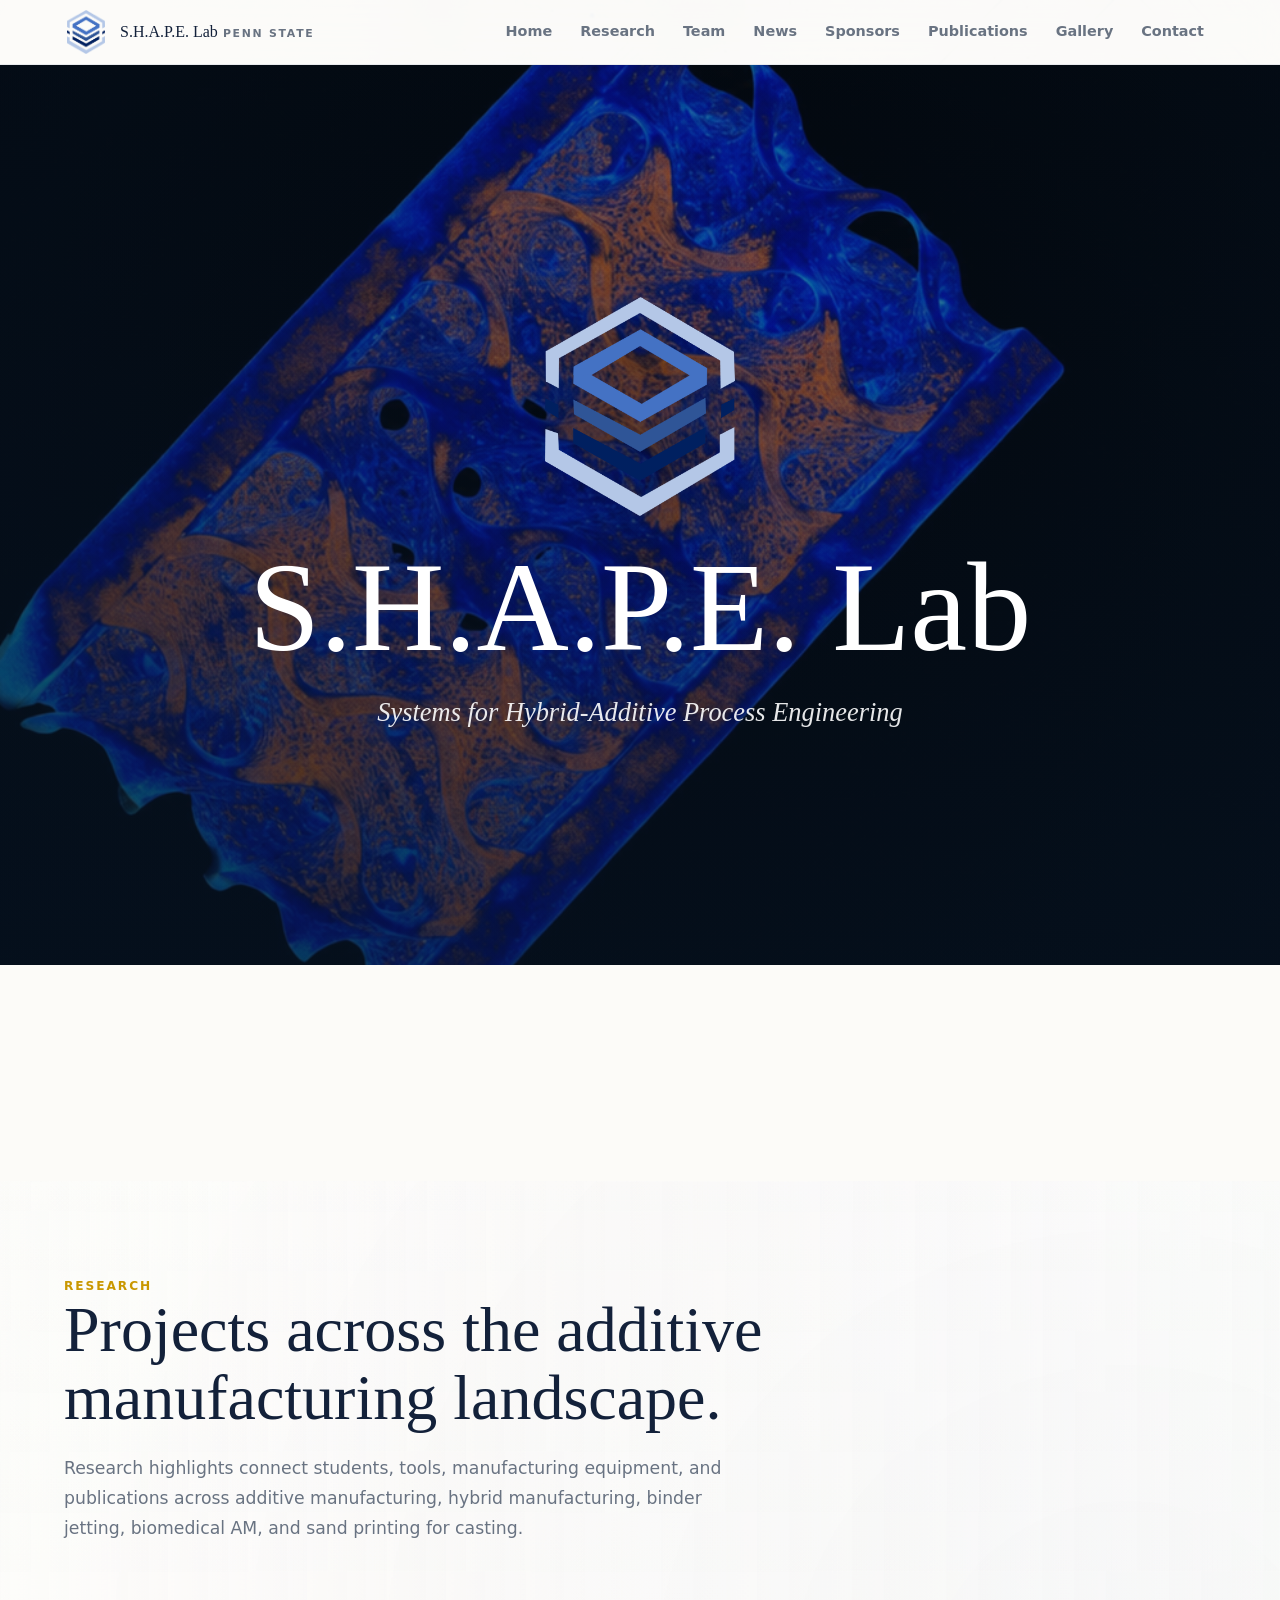
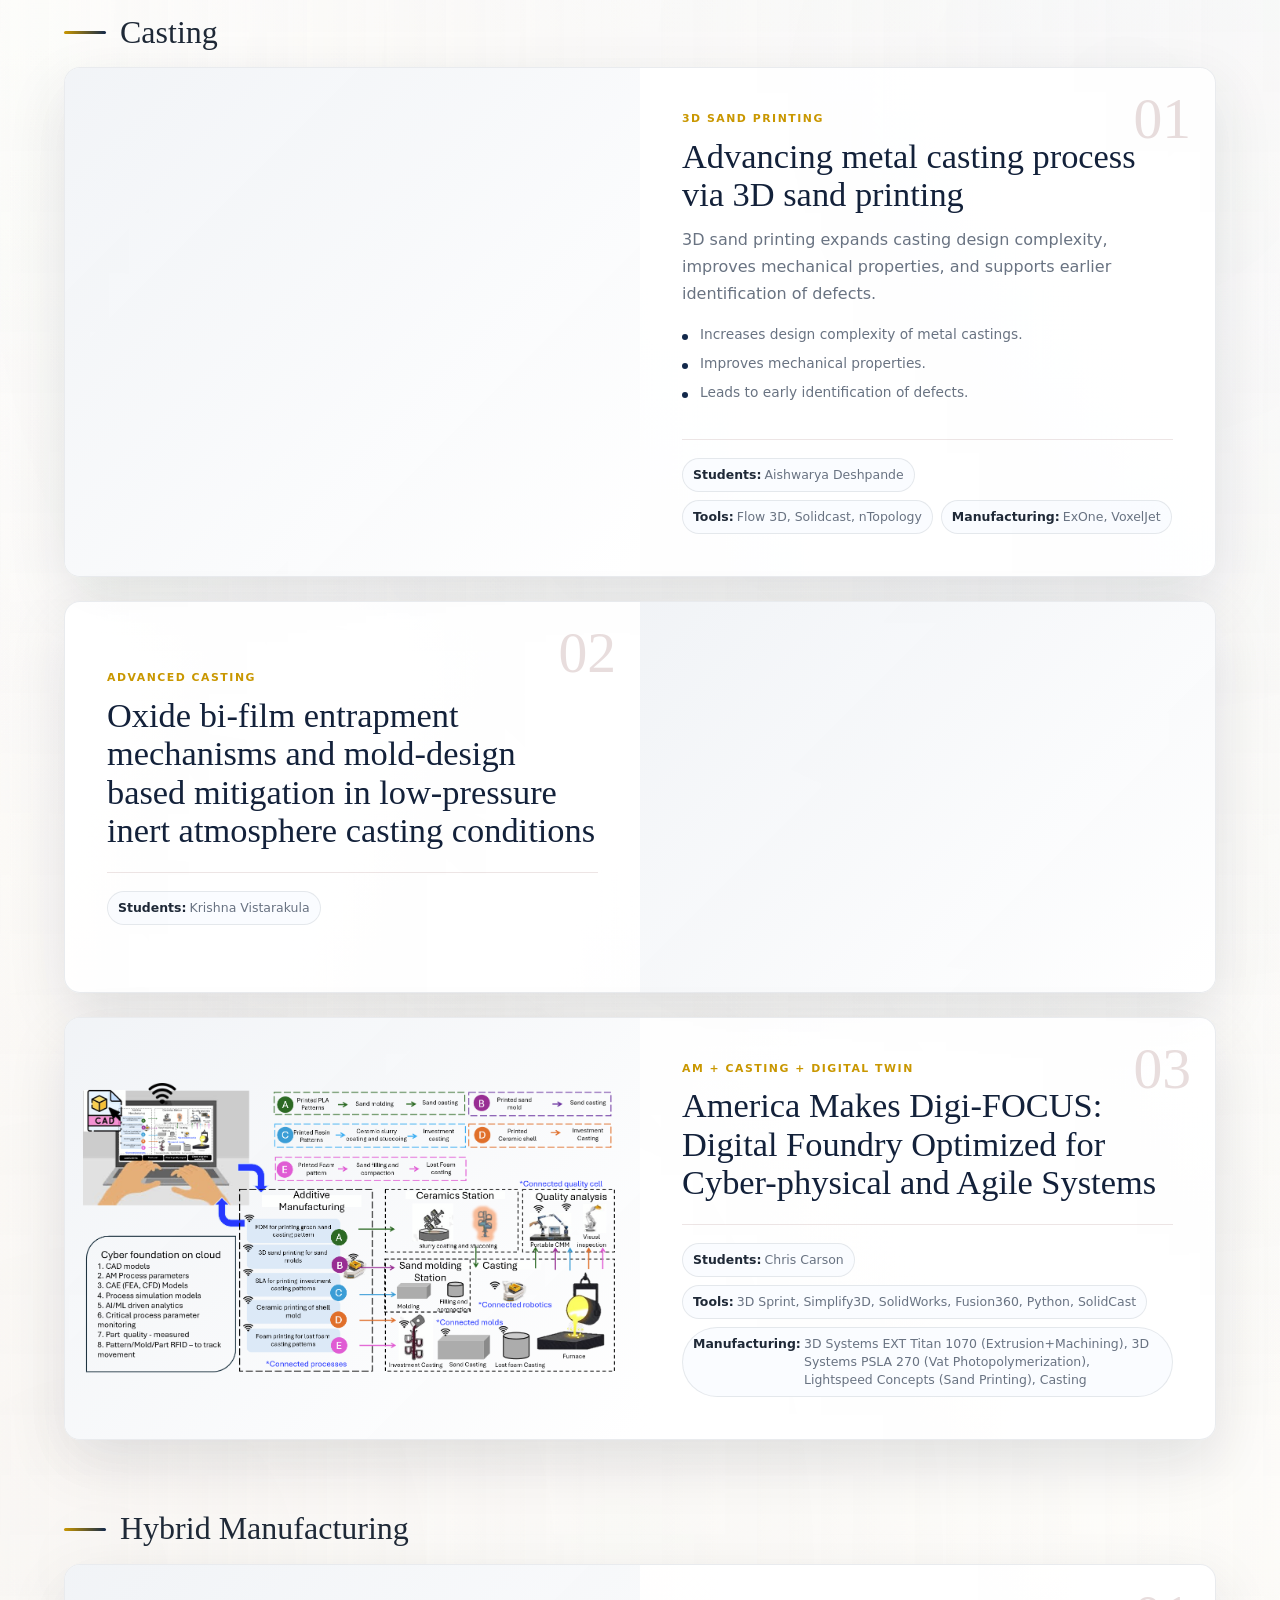
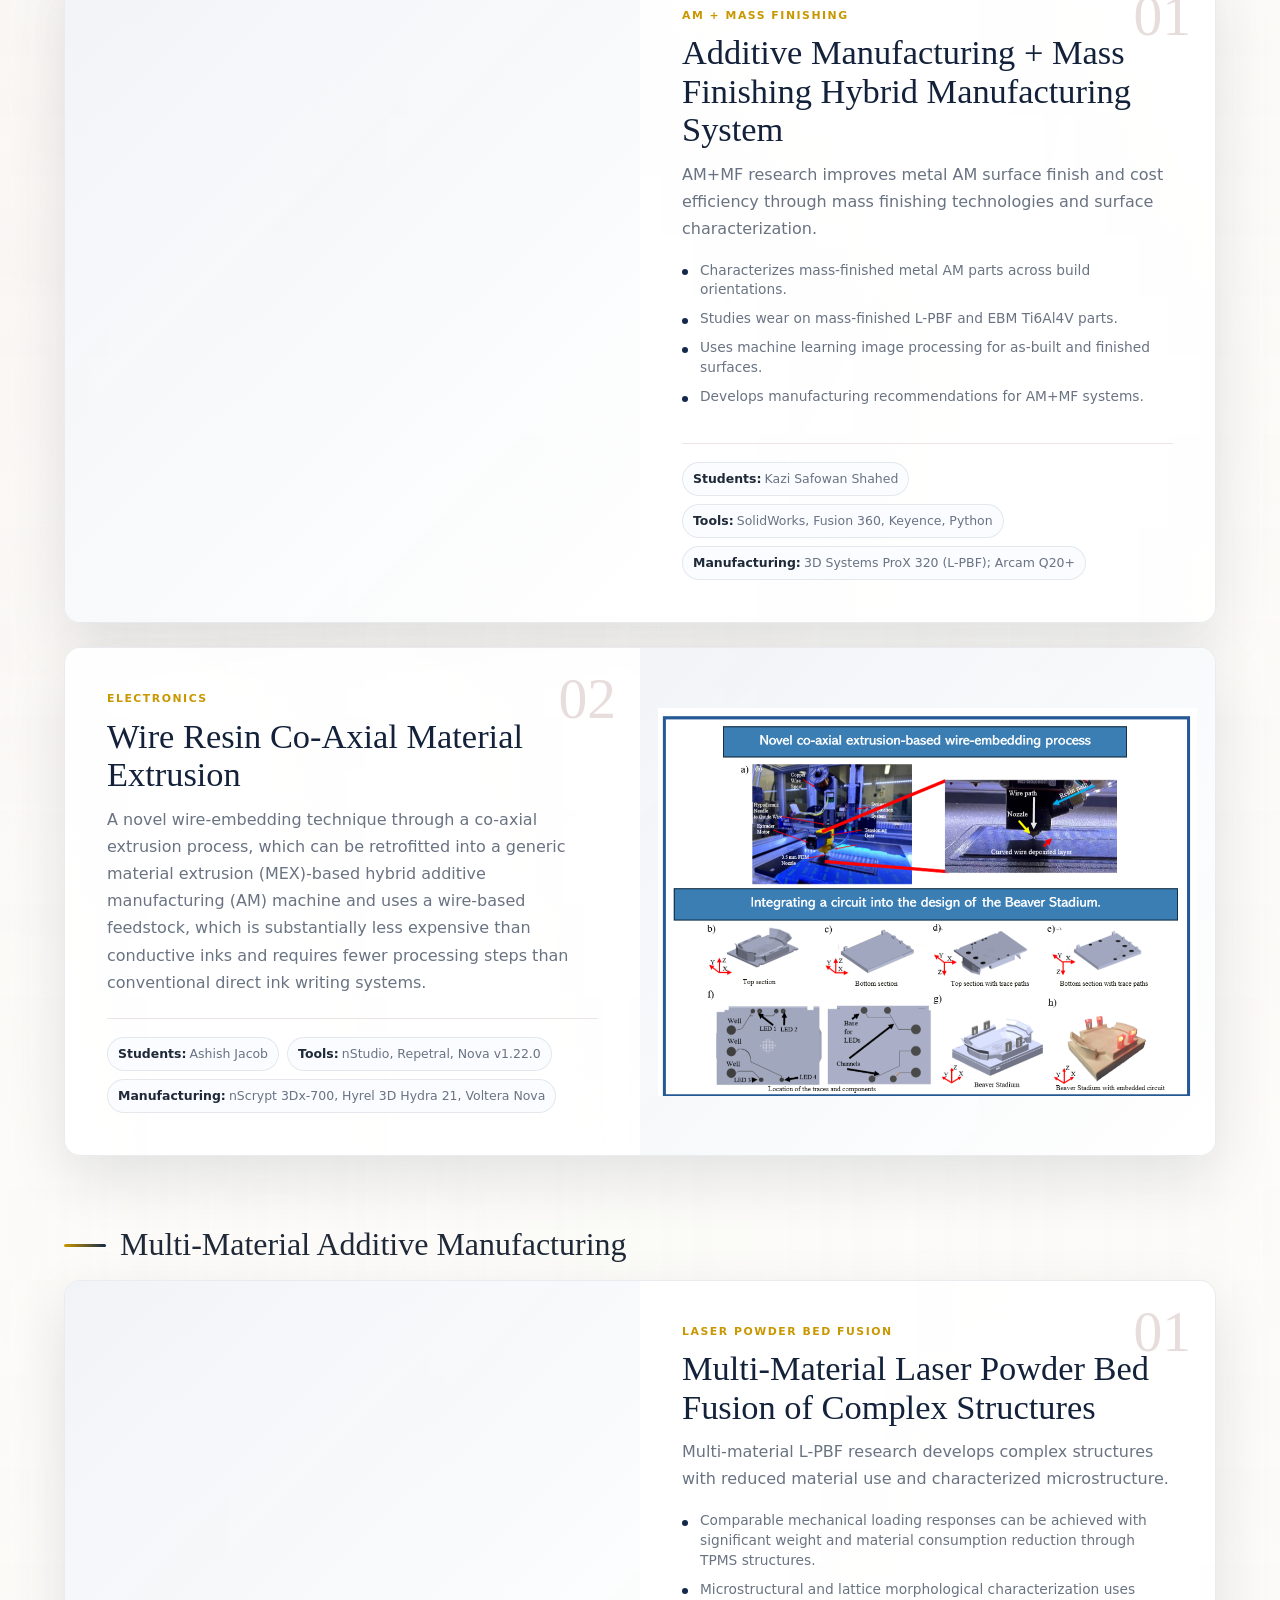
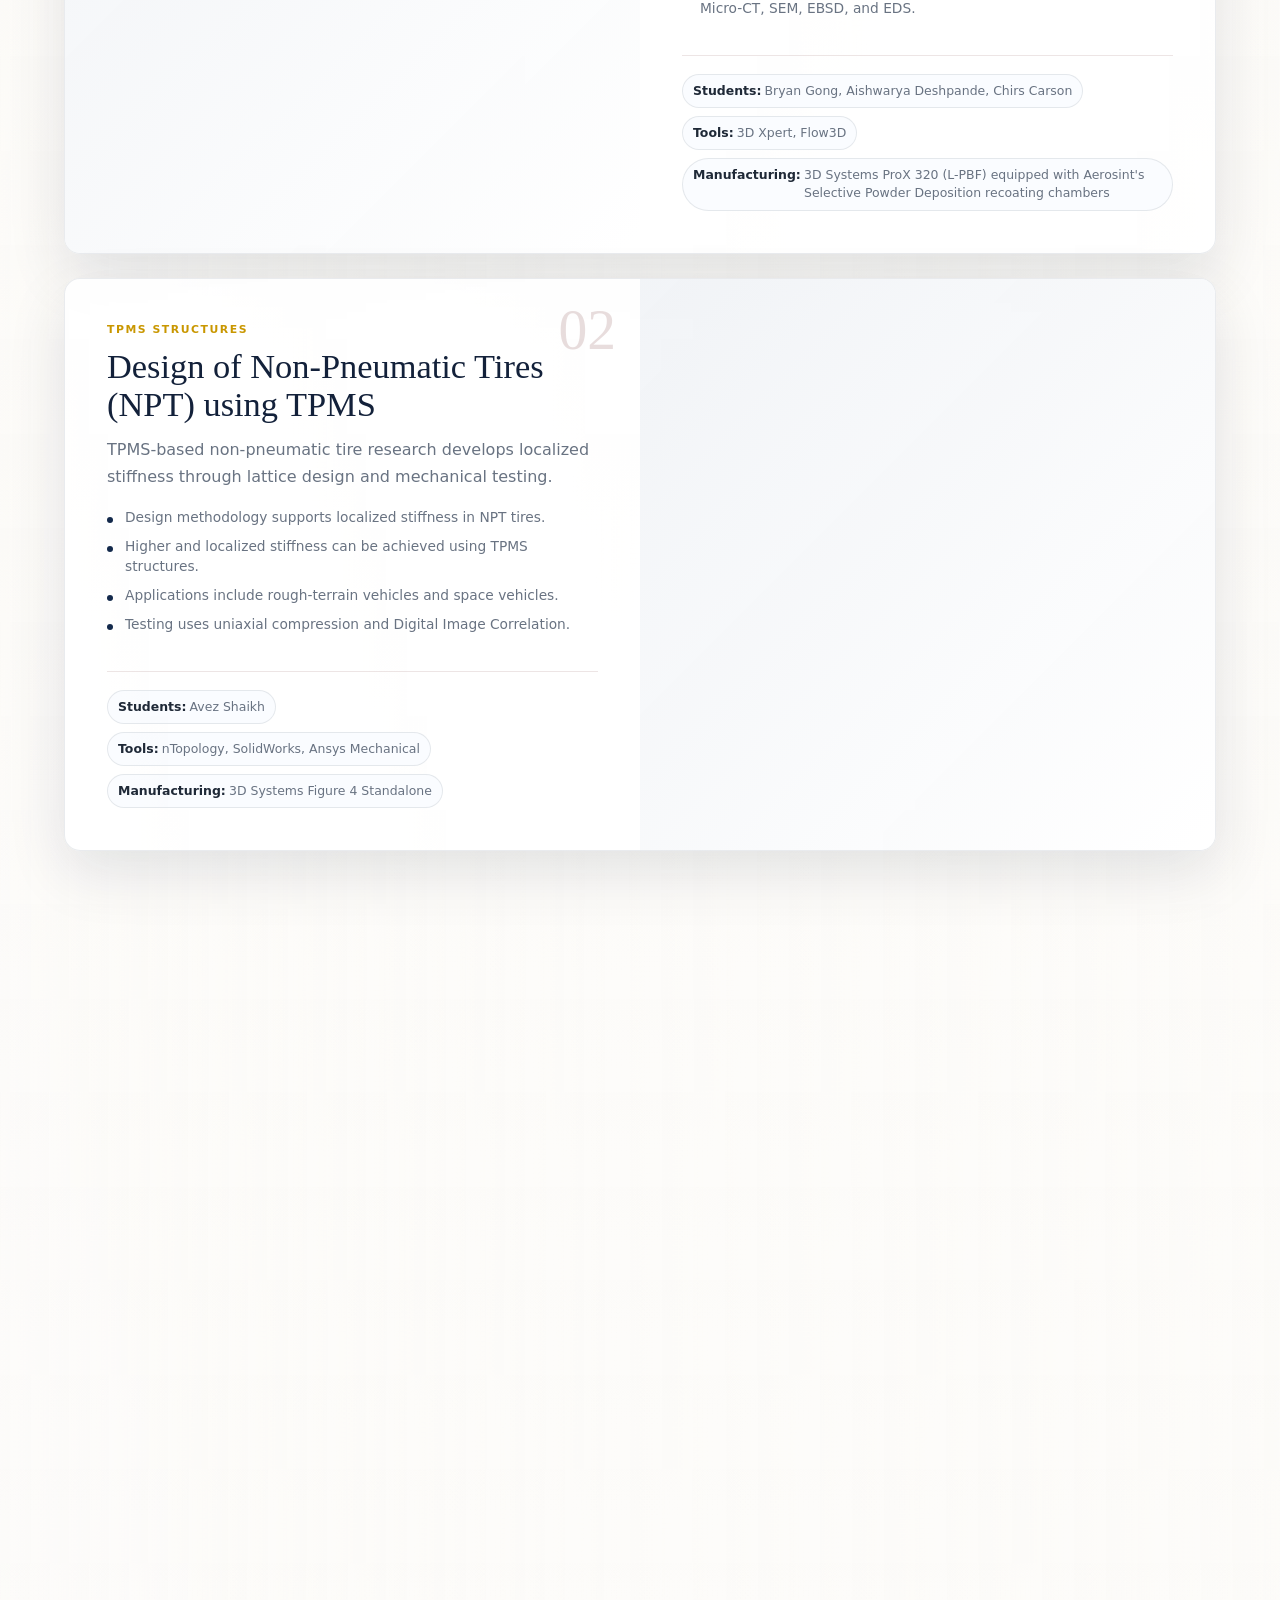
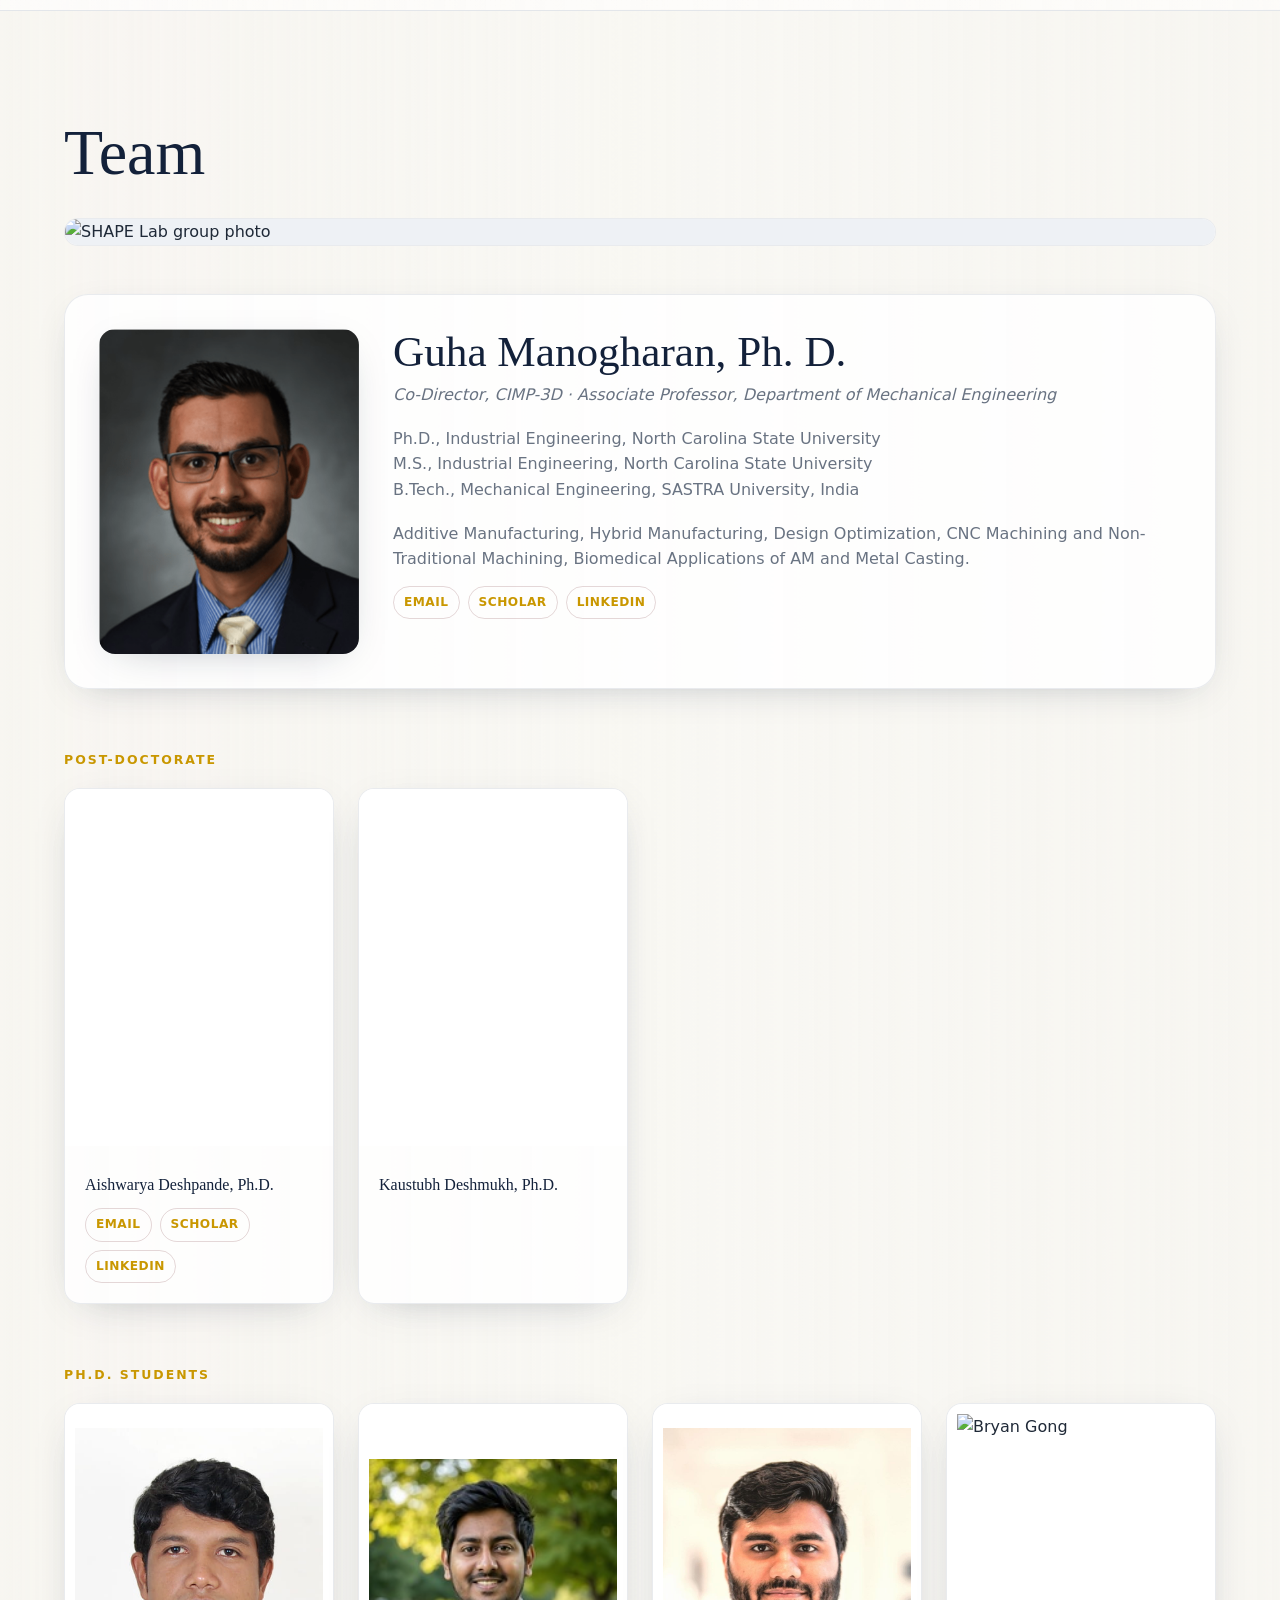
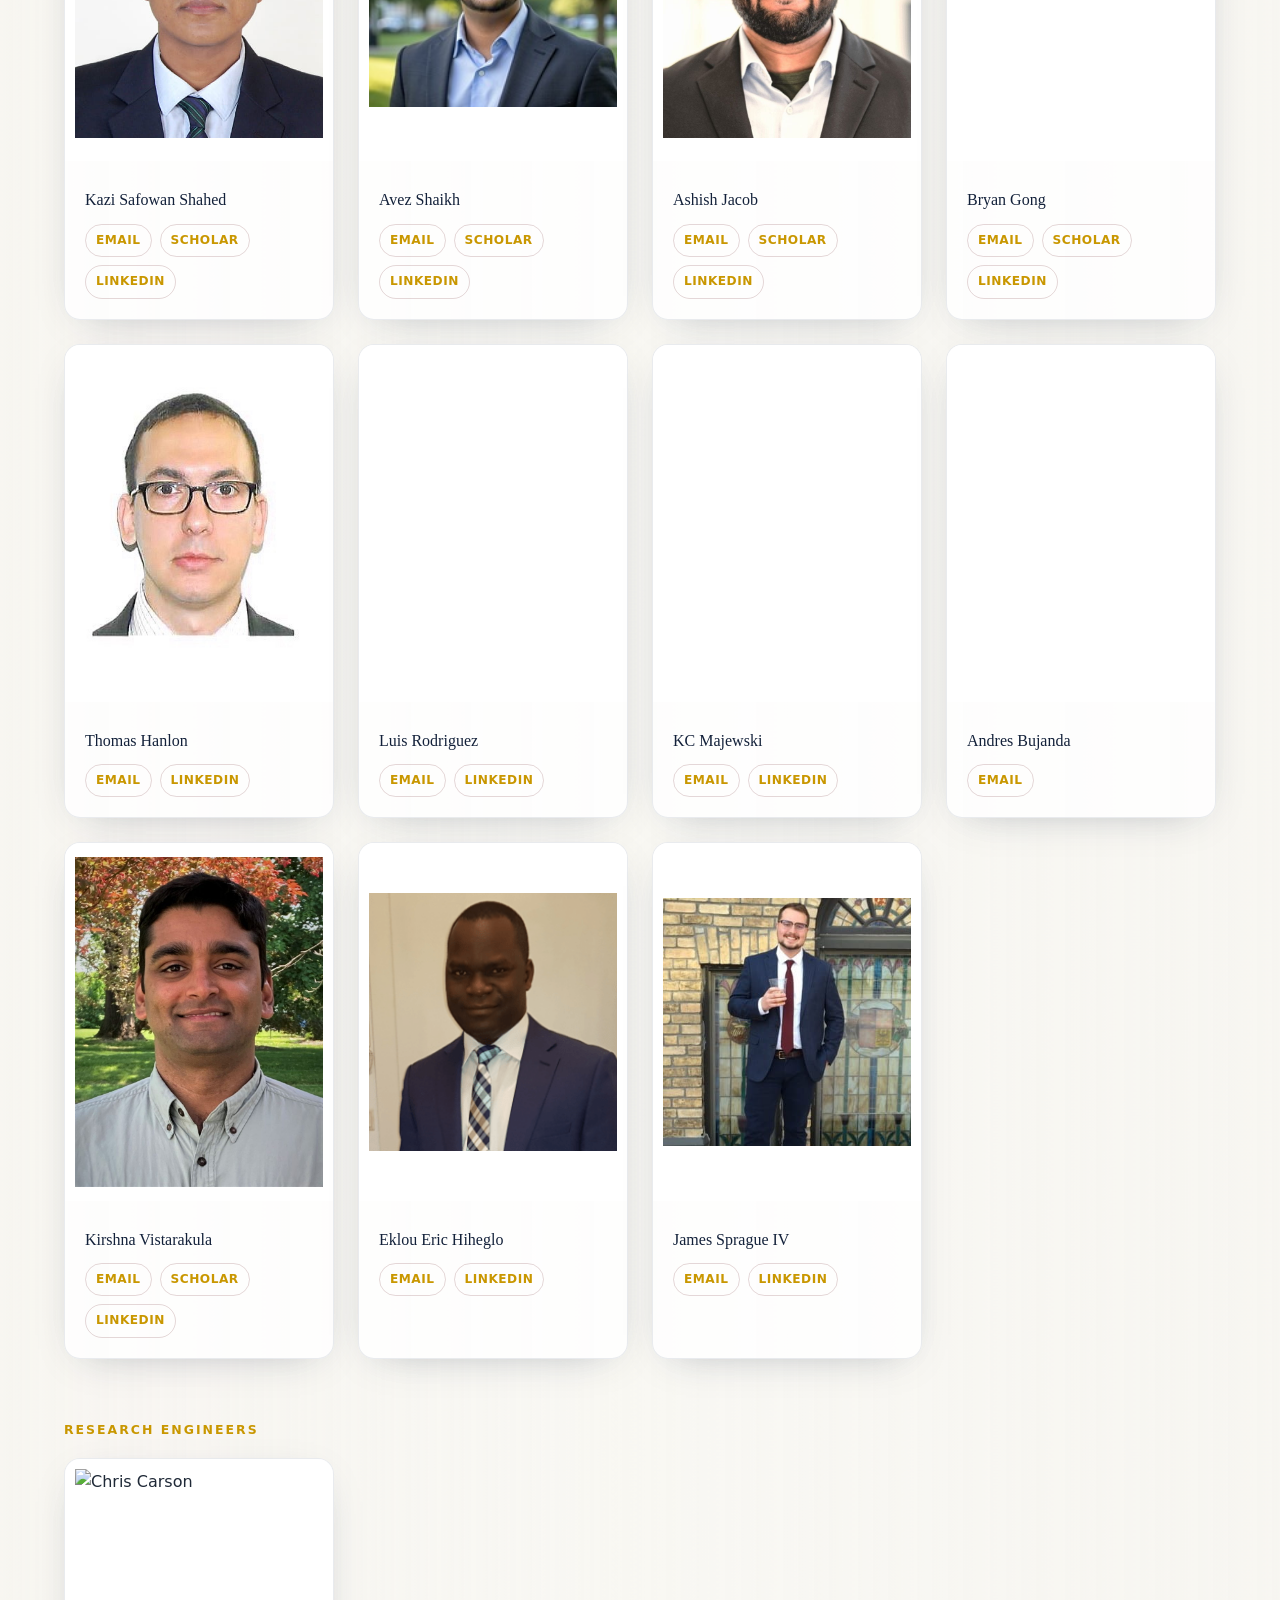
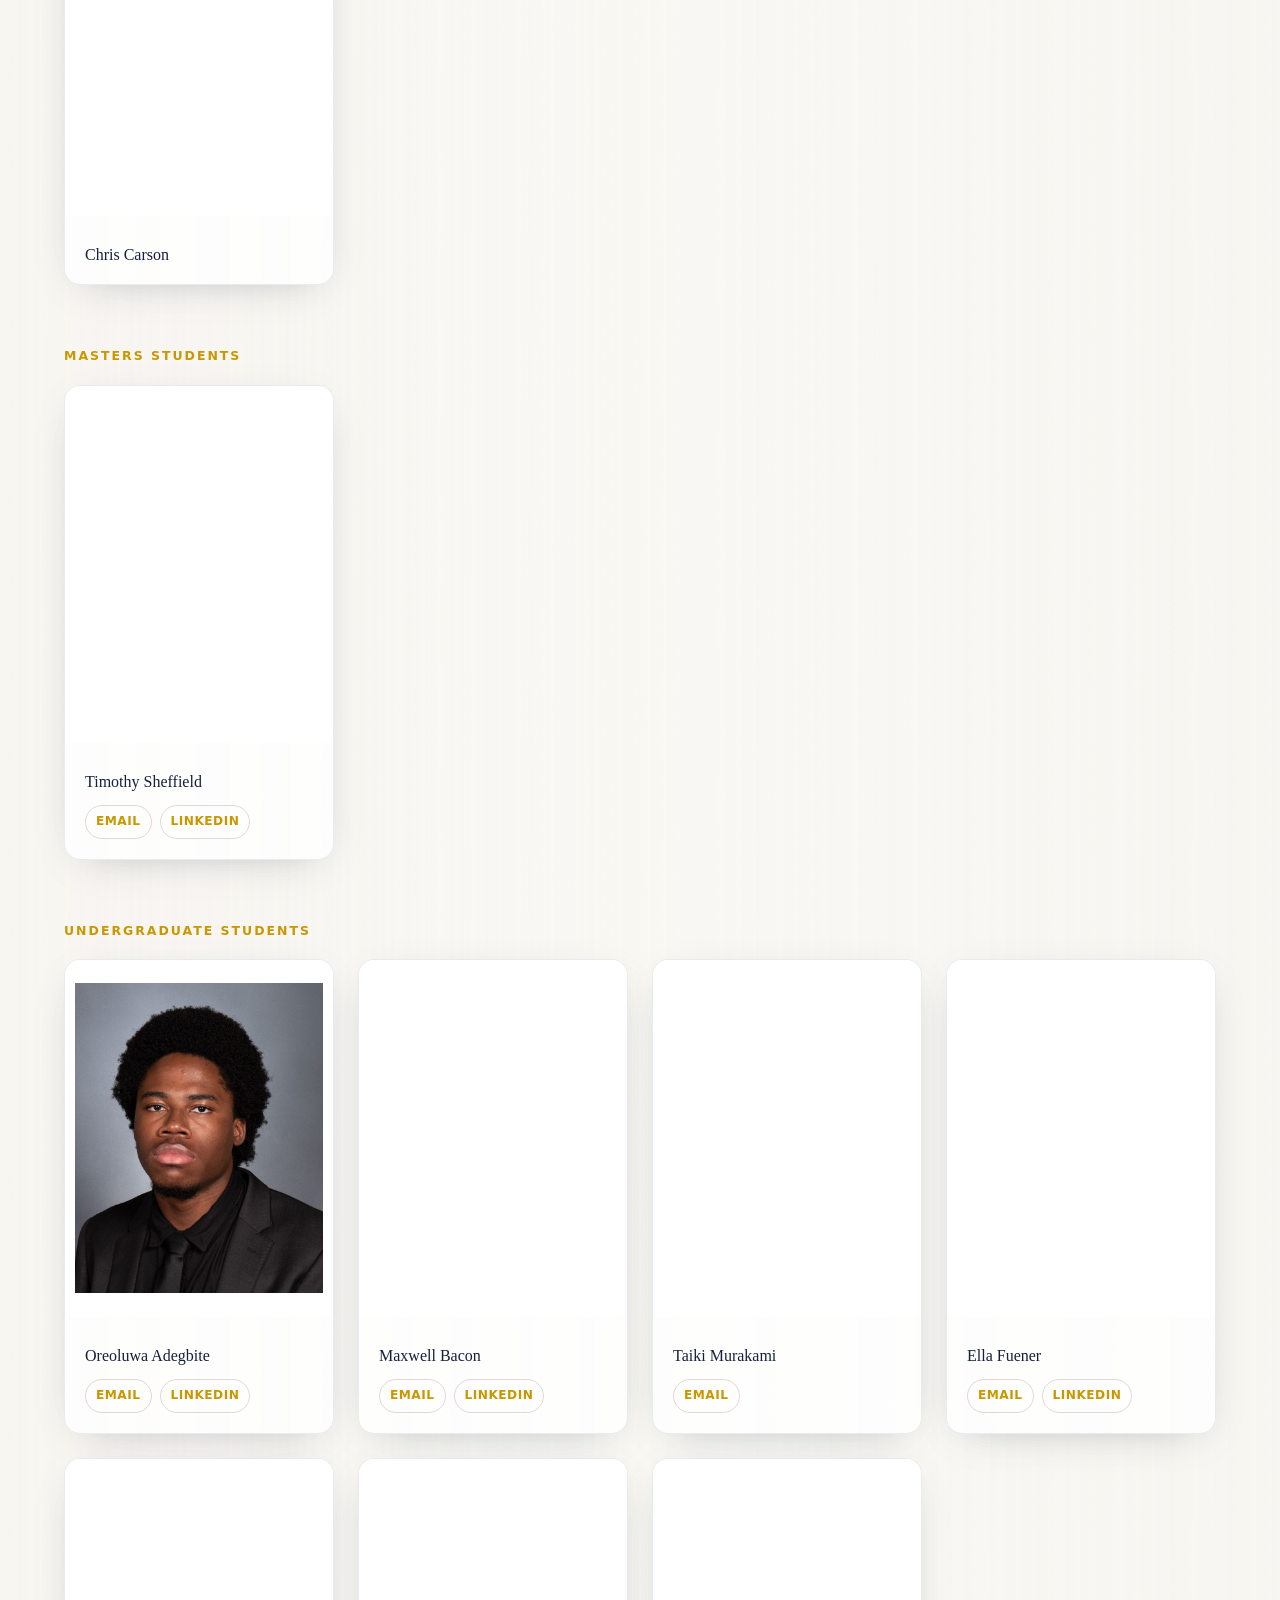
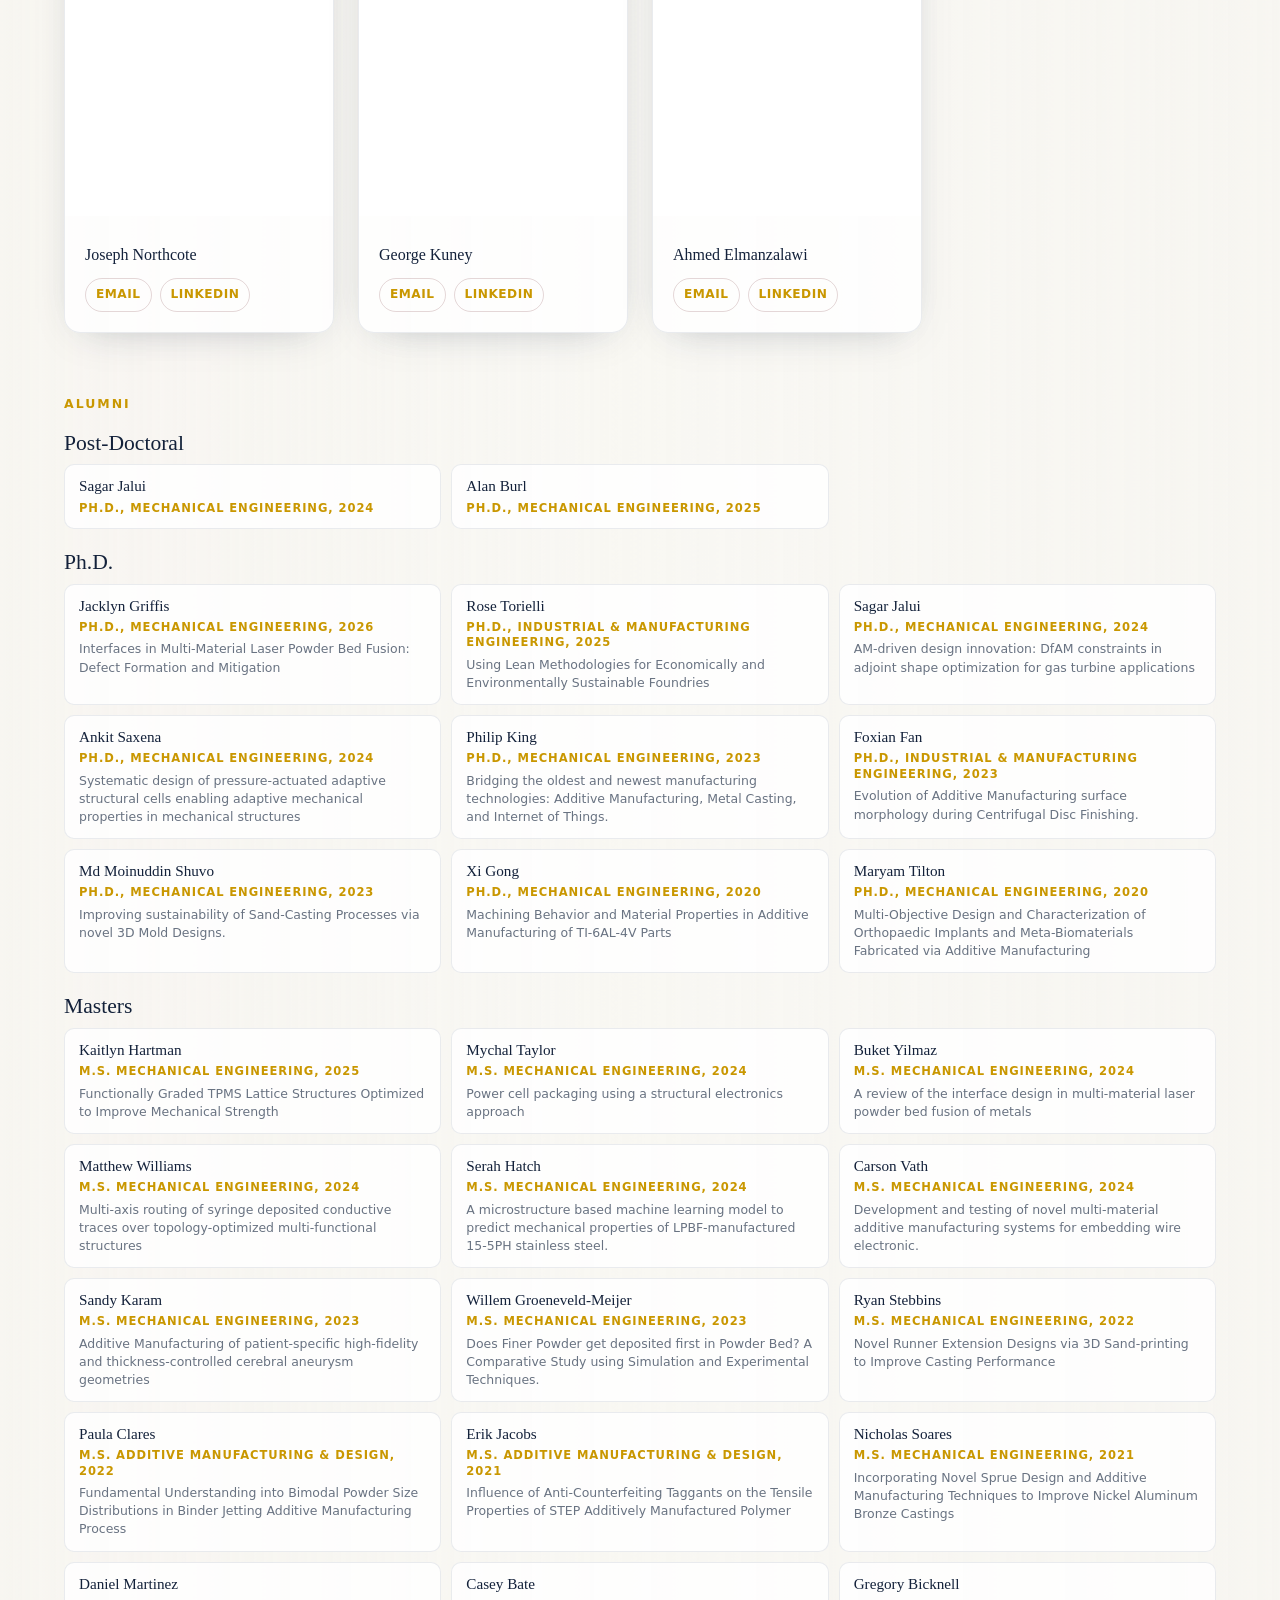
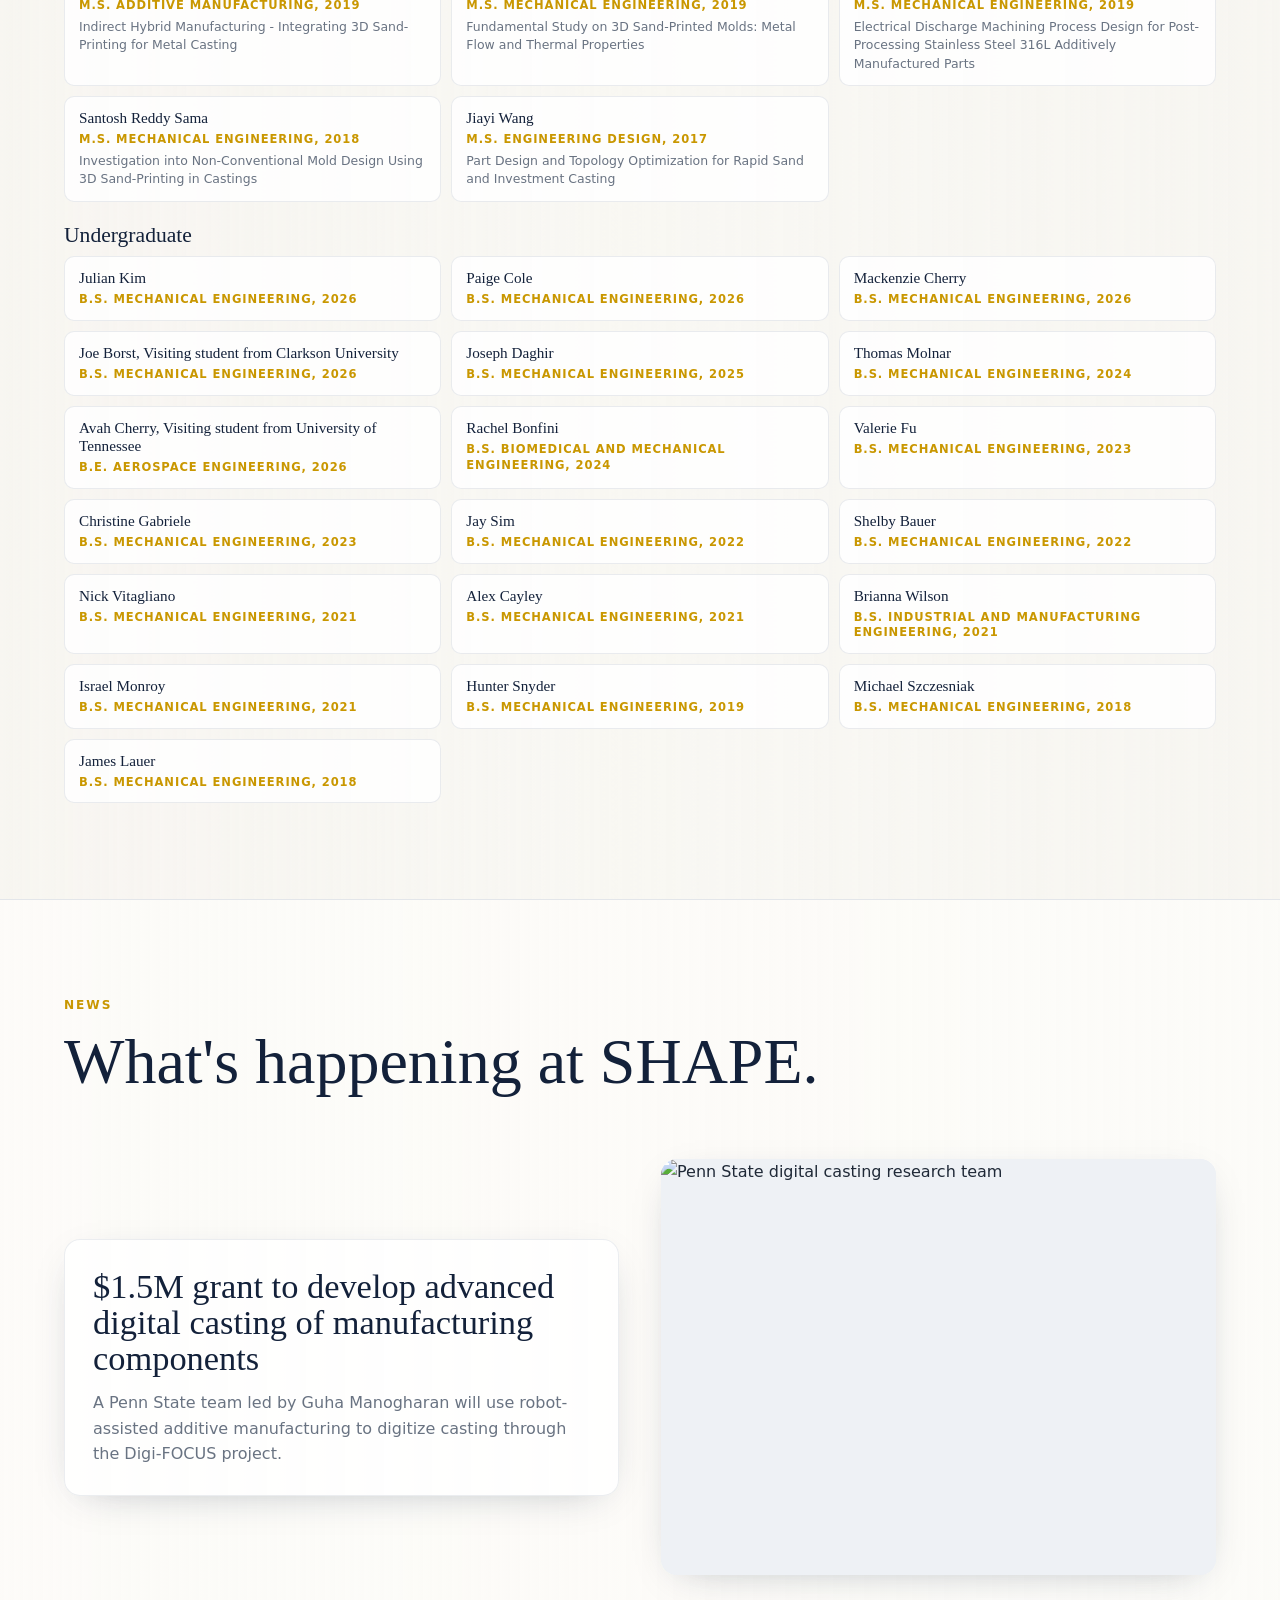
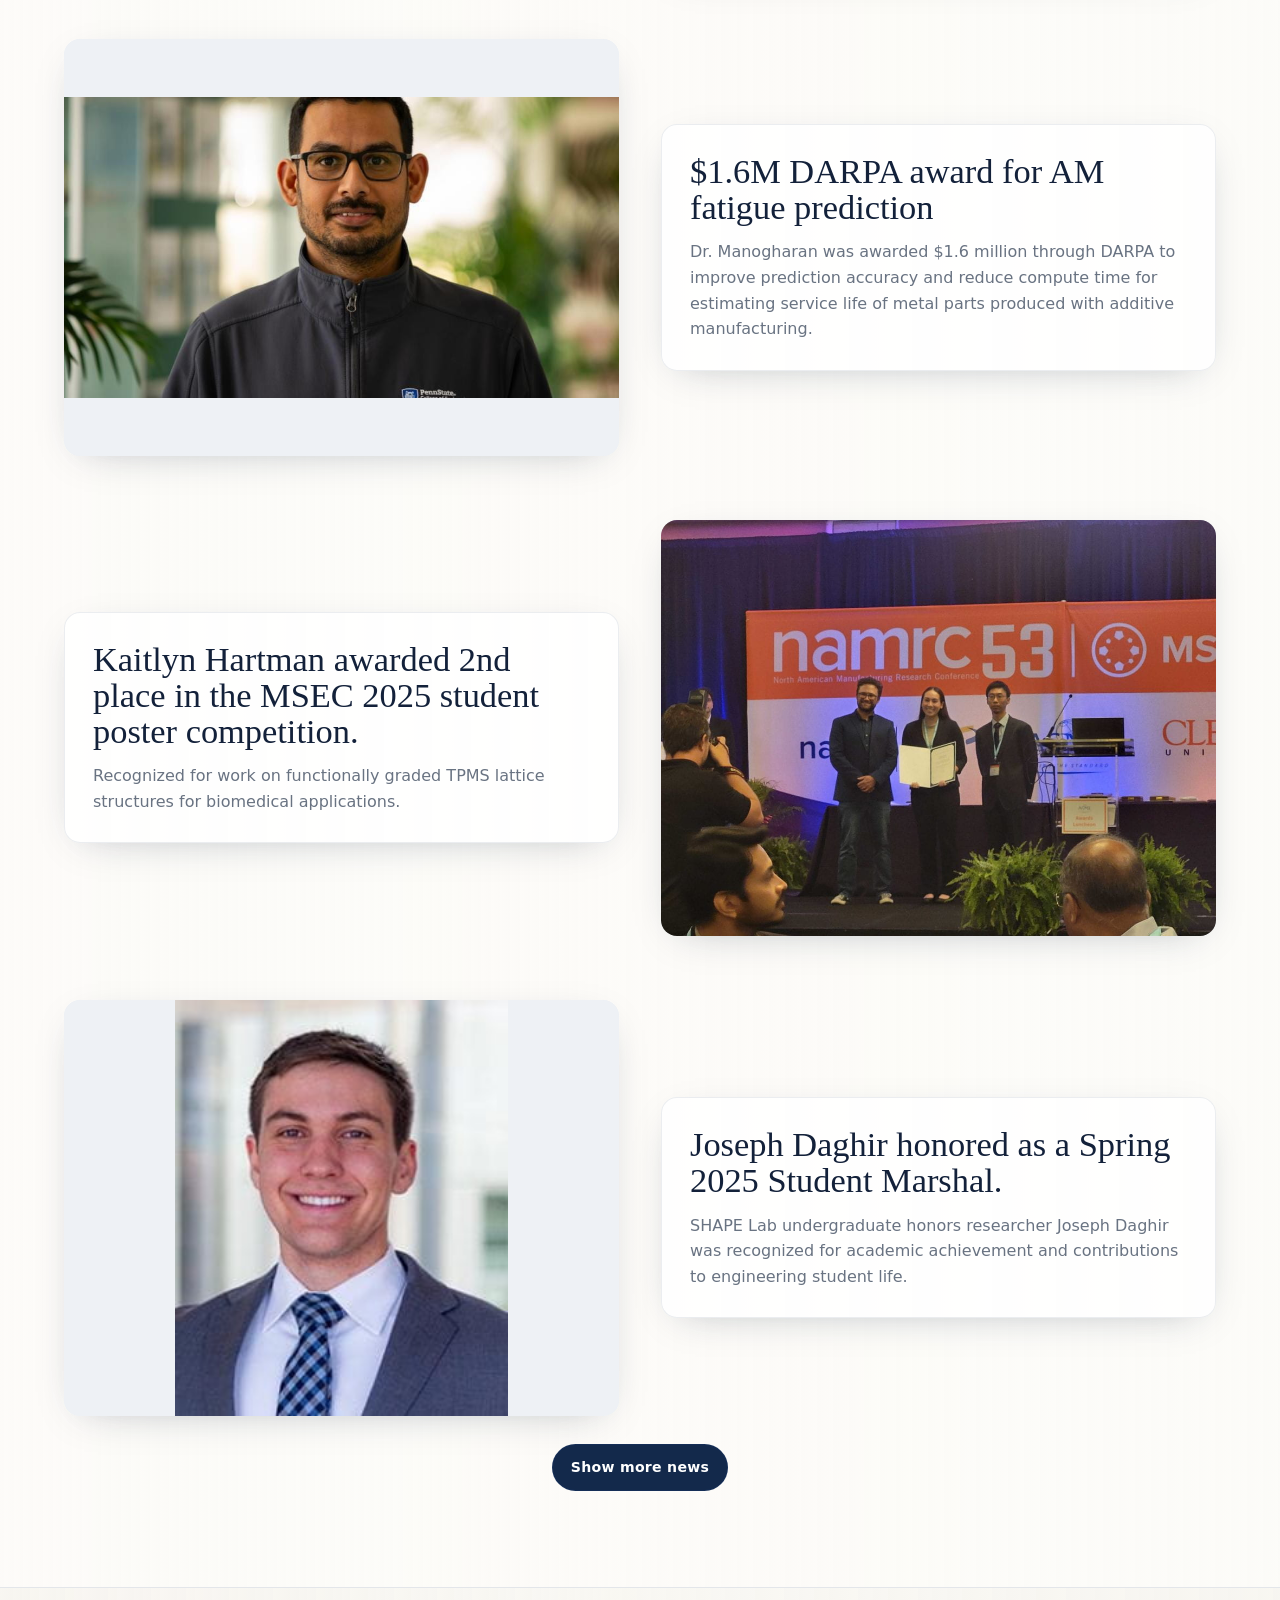
==== index.html @ 72804186 "update 6/12/26" ====
<!DOCTYPE html>
<html lang="en">
<head>
  <meta charset="UTF-8">
  <meta name="viewport" content="width=device-width, initial-scale=1.0">
  <title>S.H.A.P.E. Lab - Systems for Hybrid-Additive Process Engineering | Penn State</title>
  <meta name="description" content="SHAPE Lab advances additive manufacturing, hybrid manufacturing, and sand-printing for metal casting at Penn State.">
  <link rel="icon" type="image/png" href="shapelab_photos/shapelab_photos/trans-logo.png">
  <link rel="apple-touch-icon" href="shapelab_photos/shapelab_photos/trans-logo.png">
  <link rel="preload" as="image" href="assets/backgrounds/shape-parallax-background.png">
  <style>
    :root {
      --background: #fcfbf8;
      --foreground: #1f2937;
      --ink: #13213a;
      --surface: #f6f4ef;
      --card: #ffffff;
      --primary: #13294b;
      --secondary: #eef1f5;
      --muted: #697382;
      --accent: #c99700;
      --border: #e3e6ea;
      --radius: 16px;
      --shadow-soft: 0 10px 40px -20px rgba(19, 33, 58, 0.35);
      --shadow-elegant: 0 20px 60px -20px rgba(19, 41, 75, 0.42);
      --am-bg-image: url("assets/backgrounds/shape-parallax-background.png");
      --am-bg-width: 100vw;
      --am-bg-size: var(--am-bg-width) auto;
      --am-bg-y: 0px;
      --am-bg-paper: #f8fbff;
      --am-blue: 83, 177, 255;
      --am-ink: 7, 21, 38;
      --am-parallax-overscan: 2%;
    }

    * { box-sizing: border-box; }

    html { scroll-behavior: smooth; }

    body {
      position: relative;
      margin: 0;
      background: var(--background);
      color: var(--foreground);
      font-family: Inter, "Segoe UI", system-ui, sans-serif;
      line-height: 1.6;
      -webkit-font-smoothing: antialiased;
    }

    main,
    .site-footer {
      position: relative;
      z-index: 1;
    }

    img { display: block; max-width: 100%; }
    a { color: inherit; text-decoration: none; }

    h1, h2, h3, h4 {
      margin: 0;
      color: var(--ink);
      font-family: Georgia, "Times New Roman", serif;
      font-weight: 500;
      letter-spacing: 0;
      line-height: 1.05;
    }

    p { margin: 0; }

    .container {
      width: min(72rem, calc(100% - 3rem));
      margin-inline: auto;
    }

    .site-header {
      position: sticky;
      top: 0;
      z-index: 50;
      border-bottom: 1px solid rgba(227, 230, 234, 0.78);
      background: rgba(252, 251, 248, 0.84);
      backdrop-filter: blur(16px);
    }

    .nav {
      display: flex;
      align-items: center;
      justify-content: space-between;
      min-height: 64px;
      gap: 24px;
    }

    .brand {
      display: flex;
      align-items: center;
      gap: 12px;
    }

    .brand img {
      width: 44px;
      height: 44px;
      object-fit: contain;
    }

    .brand-title {
      font-family: Georgia, "Times New Roman", serif;
      color: var(--ink);
      font-size: 1rem;
      line-height: 1.05;
    }

    .brand-subtitle {
      color: var(--muted);
      font-size: 0.68rem;
      font-weight: 700;
      letter-spacing: 0.16em;
      text-transform: uppercase;
    }

    .nav-links {
      display: flex;
      align-items: center;
      gap: 4px;
    }

    .nav-links a {
      padding: 8px 12px;
      border-radius: 8px;
      color: var(--muted);
      font-size: 0.9rem;
      font-weight: 650;
      transition: color 160ms ease, background 160ms ease;
    }

    .nav-links a:hover,
    .nav-links a:focus-visible {
      color: var(--ink);
      background: var(--secondary);
      outline: none;
    }

    .hero {
      position: relative;
      min-height: 100vh;
      min-height: 100svh;
      overflow: hidden;
      display: grid;
      place-items: center;
      color: #fff;
      text-align: center;
    }

    .parallax-scene {
      position: fixed;
      inset: 0;
      z-index: 0;
      width: 100vw;
      height: 100dvh;
      min-height: 100vh;
      pointer-events: none;
      overflow: hidden;
      contain: paint;
      transform: translateZ(0);
      background:
        radial-gradient(circle at 19% 17%, rgba(var(--am-blue), 0.2), transparent 30%),
        radial-gradient(circle at 78% 79%, rgba(255, 184, 107, 0.1), transparent 34%),
        linear-gradient(180deg, #ffffff 0%, var(--am-bg-paper) 100%);
    }

    .parallax-layer {
      position: absolute;
      top: 0;
      right: calc(var(--am-parallax-overscan) * -1);
      left: calc(var(--am-parallax-overscan) * -1);
      height: 100%;
      opacity: 1;
      transform: translate3d(0, 0, 0);
      will-change: contents;
      backface-visibility: hidden;
      contain: paint;
    }

    .parallax-layer::before {
      content: "";
      position: absolute;
      inset: 0;
      background:
        linear-gradient(90deg, rgba(248, 251, 255, 0.14) 0%, rgba(248, 251, 255, 0.02) 42%, rgba(248, 251, 255, 0.1) 100%),
        var(--am-bg-image);
      background-repeat: no-repeat;
      background-position: center var(--am-bg-y);
      background-size: var(--am-bg-size);
      opacity: 0.95;
    }

    .parallax-layer::after {
      content: "";
      position: absolute;
      inset: 0;
      background:
        radial-gradient(circle at 50% 36%, rgba(255, 255, 255, 0) 0%, rgba(248, 251, 255, 0.1) 58%, rgba(248, 251, 255, 0.3) 100%),
        linear-gradient(180deg, rgba(255, 255, 255, 0.08), rgba(255, 255, 255, 0.23) 70%, rgba(255, 255, 255, 0.34));
    }

    .hero-bg {
      position: absolute;
      inset: 0;
      opacity: 1;
      transform: translateX(9%) scale(1.34);
      animation: heroZoom 2.4s cubic-bezier(0.22, 1, 0.36, 1) both;
    }

    .hero-bg img {
      width: 100%;
      height: 100%;
      object-fit: cover;
      object-position: center;
    }

    .hero-bg::after {
      content: "";
      position: absolute;
      inset: 0;
      background:
        radial-gradient(circle at 50% 38%, rgba(7, 21, 38, 0.1), rgba(7, 21, 38, 0.42) 66%),
        linear-gradient(180deg, rgba(7, 21, 38, 0.22), rgba(7, 21, 38, 0.58));
    }

    .hero-inner {
      position: relative;
      z-index: 1;
      padding: 7rem 0;
    }

    .hero-logo {
      width: min(190px, 40vw);
      margin: 0 auto 24px;
      filter: drop-shadow(0 18px 34px rgba(0, 0, 0, 0.32));
      animation: floatUp 900ms cubic-bezier(0.22, 1, 0.36, 1) both;
    }

    .hero h1 {
      color: #fff;
      font-size: clamp(4.2rem, 10vw, 8rem);
      animation: floatUp 900ms 150ms cubic-bezier(0.22, 1, 0.36, 1) both;
    }

    .hero p {
      margin-top: 16px;
      color: rgba(255, 255, 255, 0.9);
      font-family: Georgia, "Times New Roman", serif;
      font-size: clamp(1.25rem, 2.4vw, 1.65rem);
      font-style: italic;
      animation: floatUp 900ms 300ms cubic-bezier(0.22, 1, 0.36, 1) both;
    }

    .parallax-reveal {
      min-height: clamp(10rem, 24vh, 18rem);
      background: transparent;
    }

    .section {
      position: relative;
      overflow: hidden;
      scroll-margin-top: 80px;
      isolation: isolate;
    }

    .section:not(.surface)::before {
      content: "";
      position: absolute;
      inset: 0;
      z-index: -1;
      background:
        linear-gradient(90deg, rgba(252, 251, 248, 0.74), rgba(252, 251, 248, 0.44) 48%, rgba(252, 251, 248, 0.64)),
        rgba(252, 251, 248, 0.18);
    }

    .section-pad { padding: 6rem 0; }

    .surface {
      background:
        linear-gradient(90deg, rgba(246, 244, 239, 0.78), rgba(246, 244, 239, 0.5) 48%, rgba(246, 244, 239, 0.68)),
        rgba(246, 244, 239, 0.22);
      border-block: 1px solid var(--border);
    }

    .section-kicker {
      color: var(--accent);
      font-size: 0.76rem;
      font-weight: 800;
      letter-spacing: 0.16em;
      text-transform: uppercase;
    }

    .section-title {
      margin-top: 12px;
      max-width: 48rem;
      font-size: clamp(3rem, 6vw, 4rem);
    }

    .section-lede {
      margin-top: 22px;
      max-width: 44rem;
      color: var(--muted);
      font-size: 1.08rem;
      line-height: 1.75;
    }

    .grid {
      display: grid;
      gap: 24px;
    }

    #research {
      background:
        linear-gradient(180deg, rgba(255, 255, 255, 0.28), rgba(246, 244, 239, 0.12) 46%, rgba(255, 255, 255, 0.24)),
        radial-gradient(circle at 88% 10%, rgba(52, 107, 185, 0.04), transparent 28%),
        radial-gradient(circle at 8% 38%, rgba(111, 42, 45, 0.03), transparent 30%);
      backdrop-filter: none;
    }

    #research::before {
      background:
        linear-gradient(90deg, rgba(252, 251, 248, 0.18), rgba(252, 251, 248, 0.06) 48%, rgba(252, 251, 248, 0.14)),
        rgba(252, 251, 248, 0.04);
    }

    #research .section-title {
      margin-top: 0;
      max-width: 54rem;
    }

    .research-index {
      display: flex;
      flex-wrap: wrap;
      gap: 10px;
      margin-top: 28px;
    }

    .research-index span {
      display: inline-flex;
      align-items: center;
      min-height: 34px;
      padding: 7px 12px;
      border: 1px solid rgba(111, 42, 45, 0.16);
      border-radius: 999px;
      background: rgba(255, 255, 255, 0.72);
      color: var(--accent);
      font-size: 0.76rem;
      font-weight: 800;
      letter-spacing: 0.08em;
      text-transform: uppercase;
    }

    .project-group {
      margin-top: 4.5rem;
      counter-reset: project-card;
    }

    .project-group h3 {
      display: flex;
      gap: 14px;
      align-items: center;
      margin-bottom: 18px;
      color: var(--foreground);
      font-size: clamp(1.55rem, 3vw, 2rem);
    }

    .project-group h3::before {
      content: "";
      width: 42px;
      height: 3px;
      border-radius: 999px;
      background: linear-gradient(90deg, var(--accent), var(--primary));
    }

    .cards-3 {
      grid-template-columns: repeat(3, minmax(0, 1fr));
    }

    .cards-4 {
      grid-template-columns: repeat(4, minmax(0, 1fr));
    }

    .project-grid {
      grid-template-columns: 1fr;
      align-items: stretch;
    }

    .project-grid .card {
      display: grid;
      grid-template-columns: minmax(360px, 1fr) minmax(0, 1fr);
      align-items: stretch;
      background: rgba(255, 255, 255, 0.9);
      box-shadow: 0 22px 60px rgba(7, 21, 38, 0.11);
    }

    .project-grid .card:nth-child(even) .image-frame {
      order: 2;
    }

    .project-grid .image-frame {
      height: 100%;
      min-height: 390px;
      aspect-ratio: auto;
      background:
        linear-gradient(135deg, rgba(238, 241, 245, 0.8), rgba(255, 255, 255, 0.96));
    }

    .project-grid .image-frame img {
      object-fit: contain;
      object-position: center;
      padding: 18px;
      background: transparent;
    }

    .project-grid .card:hover .image-frame img {
      transform: none;
    }

    .project-grid .card-body {
      position: relative;
      display: flex;
      flex-direction: column;
      justify-content: center;
      padding: clamp(24px, 4vw, 42px);
    }

    .project-grid .card-body::before {
      counter-increment: project-card;
      content: counter(project-card, decimal-leading-zero);
      position: absolute;
      top: 22px;
      right: 24px;
      color: rgba(111, 42, 45, 0.16);
      font-family: Georgia, "Times New Roman", serif;
      font-size: clamp(2rem, 5vw, 3.6rem);
      line-height: 1;
    }

    .card {
      overflow: hidden;
      border: 1px solid rgba(227, 230, 234, 0.78);
      border-radius: var(--radius);
      background: rgba(255, 255, 255, 0.82);
      box-shadow: var(--shadow-soft);
      backdrop-filter: none;
      transition: transform 220ms ease, box-shadow 220ms ease;
    }

    .card:hover {
      transform: translateY(-4px);
      box-shadow: var(--shadow-elegant);
    }

    .image-frame {
      overflow: hidden;
      background: var(--secondary);
      aspect-ratio: 4 / 3;
    }

    .image-frame img {
      width: 100%;
      height: 100%;
      object-fit: cover;
      transition: transform 700ms ease;
    }

    .card:hover .image-frame img {
      transform: scale(1.08);
    }

    .card-body { padding: 20px; }

    .card-kicker {
      color: var(--accent);
      font-size: 0.68rem;
      font-weight: 800;
      letter-spacing: 0.14em;
      text-transform: uppercase;
    }

    .card h4 {
      margin-top: 9px;
      font-size: 1.18rem;
      line-height: 1.2;
    }

    .project-grid h4 {
      max-width: 36rem;
      font-size: clamp(1.55rem, 3vw, 2.15rem);
      line-height: 1.12;
    }

    .card p {
      margin-top: 12px;
      color: var(--muted);
      font-size: 0.92rem;
      line-height: 1.6;
    }

    .project-grid p {
      max-width: 38rem;
      font-size: 1rem;
      line-height: 1.7;
    }

    .project-highlights {
      display: grid;
      gap: 9px;
      margin-top: 18px;
      padding: 0;
      color: var(--muted);
      font-size: 0.86rem;
      line-height: 1.45;
      list-style: none;
    }

    .project-highlights li {
      position: relative;
      padding-left: 18px;
    }

    .project-highlights li::before {
      content: "";
      position: absolute;
      top: 0.65em;
      left: 0;
      width: 6px;
      height: 6px;
      border-radius: 999px;
      background: var(--primary);
    }

    .project-meta {
      display: flex;
      flex-wrap: wrap;
      gap: 8px;
      margin-top: 22px;
      padding-top: 18px;
      border-top: 1px solid rgba(111, 42, 45, 0.12);
      color: var(--muted);
      font-size: 0.78rem;
      line-height: 1.45;
    }

    .project-meta span {
      display: inline-flex;
      max-width: 100%;
      padding: 7px 10px;
      border: 1px solid rgba(227, 230, 234, 0.9);
      border-radius: 999px;
      background: rgba(248, 251, 255, 0.72);
    }

    .project-meta b {
      margin-right: 0.25em;
      color: var(--foreground);
      font-weight: 800;
    }

    .profile-card .image-frame { aspect-ratio: 3 / 4; }

    .profile-card .image-frame img {
      object-fit: contain;
      object-position: center;
      padding: 10px;
      background: #fff;
    }

    .profile-card:hover .image-frame img {
      transform: none;
    }

    .profile-card h4 {
      font-size: 1rem;
    }

    .profile-links,
    .director-links {
      display: flex;
      flex-wrap: wrap;
      gap: 8px;
      margin-top: 14px;
    }

    .profile-links a,
    .director-links a {
      display: inline-flex;
      align-items: center;
      min-height: 32px;
      padding: 6px 10px;
      border: 1px solid rgba(111, 42, 45, 0.18);
      border-radius: 999px;
      color: var(--accent);
      font-size: 0.76rem;
      font-weight: 800;
      letter-spacing: 0.04em;
      text-transform: uppercase;
    }

    .profile-links a:hover,
    .profile-links a:focus-visible,
    .director-links a:hover,
    .director-links a:focus-visible {
      background: rgba(111, 42, 45, 0.08);
      color: var(--accent-strong);
    }

    .director {
      display: grid;
      grid-template-columns: 260px 1fr;
      gap: 34px;
      align-items: start;
      margin-top: 3rem;
      padding: 34px;
      border: 1px solid rgba(227, 230, 234, 0.78);
      border-radius: 24px;
      background: rgba(255, 255, 255, 0.84);
      box-shadow: var(--shadow-soft);
      backdrop-filter: none;
    }

    .director img {
      width: 100%;
      border-radius: 16px;
      box-shadow: var(--shadow-soft);
    }

    .team-photo {
      margin: 2rem 0 2.5rem;
      overflow: hidden;
      border: 1px solid rgba(227, 230, 234, 0.78);
      border-radius: var(--radius);
      background: rgba(255, 255, 255, 0.82);
      box-shadow: var(--shadow-soft);
    }

    .team-photo img {
      width: 100%;
      max-height: 560px;
      object-fit: contain;
      object-position: center;
      background: var(--secondary);
    }

    .director h3 {
      font-size: clamp(2rem, 4vw, 2.7rem);
    }

    .director .role {
      margin-top: 8px;
      color: var(--muted);
      font-style: italic;
    }

    .director p {
      margin-top: 18px;
      color: var(--muted);
    }

    .team-group {
      margin-top: 4rem;
    }

    .team-group-title {
      margin-bottom: 22px;
      color: var(--accent);
      font-family: Inter, "Segoe UI", system-ui, sans-serif;
      font-size: 0.78rem;
      font-weight: 800;
      letter-spacing: 0.16em;
      text-transform: uppercase;
    }

    .alumni-list {
      display: grid;
      gap: 22px;
    }

    .alumni-category-title {
      margin-bottom: 10px;
      font-size: clamp(1.15rem, 2vw, 1.35rem);
    }

    .alumni-grid {
      display: grid;
      grid-template-columns: repeat(3, minmax(0, 1fr));
      gap: 10px;
    }

    .alumni-card {
      border-radius: 10px;
      box-shadow: none;
    }

    .alumni-card:hover {
      transform: none;
      box-shadow: var(--shadow-soft);
    }

    .alumni-card .card-body { padding: 12px 14px; }

    .alumni-card .card-body {
      display: grid;
      gap: 5px;
    }

    .alumni-card h4 {
      margin-top: 0;
      font-size: 0.95rem;
    }

    .alumni-card .degree {
      margin-top: 0;
      color: var(--accent);
      font-size: 0.72rem;
      font-weight: 800;
      letter-spacing: 0.08em;
      line-height: 1.35;
      text-transform: uppercase;
    }

    .alumni-card .thesis {
      margin-top: 0;
      font-size: 0.78rem;
      line-height: 1.45;
    }

    .publication-list,
    .news-list,
    .sponsor-list {
      display: grid;
      gap: 18px;
      margin-top: 3rem;
    }

    .publication-list { gap: 34px; }

    .publication-group {
      padding: 26px;
      border: 1px solid rgba(227, 230, 234, 0.78);
      border-radius: var(--radius);
      background: rgba(255, 255, 255, 0.8);
      box-shadow: var(--shadow-soft);
      backdrop-filter: none;
    }

    .publication-group h3 {
      padding-bottom: 16px;
      border-bottom: 1px solid var(--border);
      font-size: clamp(1.5rem, 3vw, 2rem);
    }

    .publication-group ol {
      display: grid;
      gap: 0;
      margin: 0;
      padding: 0;
      list-style: none;
    }

    .publication-item,
    .news-item,
    .sponsor-item {
      padding: 24px;
      border: 1px solid rgba(227, 230, 234, 0.78);
      border-radius: var(--radius);
      background: rgba(255, 255, 255, 0.82);
      box-shadow: var(--shadow-soft);
      backdrop-filter: none;
    }

    .publication-group .publication-item {
      display: grid;
      grid-template-columns: minmax(0, 1fr) auto;
      gap: 18px;
      padding: 20px 0;
      border: 0;
      border-bottom: 1px solid var(--border);
      border-radius: 0;
      background: transparent;
      box-shadow: none;
    }

    .publication-group .publication-item:last-child { border-bottom: 0; }

    .publication-item h3,
    .news-item h3,
    .sponsor-item h3 {
      font-size: 1.35rem;
    }

    .publication-item p,
    .news-item p,
    .sponsor-item p {
      margin-top: 10px;
      color: var(--muted);
    }

    .news-more-actions,
    .publication-more-actions {
      display: flex;
      justify-content: center;
      margin-top: 28px;
    }

    #news-archive[hidden],
    .publication-extra[hidden] {
      display: none !important;
    }

    .news-toggle,
    .publication-toggle {
      min-height: 44px;
      padding: 11px 18px;
      border: 1px solid rgba(30, 64, 124, 0.24);
      border-radius: 999px;
      background: var(--primary);
      color: #fff;
      cursor: pointer;
      font: inherit;
      font-size: 0.88rem;
      font-weight: 800;
      letter-spacing: 0.02em;
      transition: transform 180ms ease, background 180ms ease, box-shadow 180ms ease;
    }

    .news-toggle:hover,
    .news-toggle:focus-visible,
    .publication-toggle:hover,
    .publication-toggle:focus-visible {
      background: #16356e;
      box-shadow: var(--shadow-soft);
      outline: none;
      transform: translateY(-1px);
    }

    .gallery-stage {
      position: relative;
      margin-top: 3rem;
      overflow: hidden;
      border: 1px solid rgba(227, 230, 234, 0.78);
      border-radius: var(--radius);
      background: #101723;
      box-shadow: var(--shadow-soft);
      aspect-ratio: 16 / 9;
    }

    .gallery-slide {
      position: absolute;
      inset: 0;
      margin: 0;
      opacity: 0;
      transition: opacity 600ms ease;
    }

    .gallery-slide.is-active {
      opacity: 1;
      z-index: 1;
    }

    .gallery-slide img {
      width: 100%;
      height: 100%;
      object-fit: contain;
      object-position: center;
      background: #101723;
    }

    .gallery-controls {
      position: absolute;
      inset: 0;
      z-index: 2;
      display: flex;
      align-items: center;
      justify-content: space-between;
      padding: 18px;
      pointer-events: none;
    }

    .gallery-control {
      display: grid;
      place-items: center;
      width: 46px;
      height: 46px;
      border: 1px solid rgba(255, 255, 255, 0.34);
      border-radius: 50%;
      background: rgba(12, 20, 34, 0.72);
      color: #fff;
      cursor: pointer;
      font: inherit;
      font-size: 1.7rem;
      line-height: 1;
      pointer-events: auto;
      transition: transform 180ms ease, background 180ms ease;
    }

    .gallery-control:hover,
    .gallery-control:focus-visible {
      background: rgba(30, 64, 124, 0.9);
      outline: none;
      transform: translateY(-1px);
    }

    .gallery-dots {
      display: flex;
      flex-wrap: wrap;
      justify-content: center;
      gap: 8px;
      margin-top: 18px;
    }

    .gallery-dot {
      width: 10px;
      height: 10px;
      padding: 0;
      border: 0;
      border-radius: 50%;
      background: rgba(30, 64, 124, 0.28);
      cursor: pointer;
    }

    .gallery-dot[aria-selected="true"] {
      background: var(--primary);
      transform: scale(1.25);
    }

    .publication-meta {
      margin-top: 8px;
      color: var(--muted);
      font-size: 0.92rem;
    }

    .publication-actions {
      display: flex;
      align-items: flex-start;
      justify-content: flex-end;
    }

    .text-link {
      display: inline-flex;
      align-items: center;
      min-height: 34px;
      padding: 7px 11px;
      border: 1px solid rgba(201, 151, 0, 0.35);
      border-radius: 999px;
      color: var(--primary);
      background: rgba(201, 151, 0, 0.08);
      font-size: 0.78rem;
      font-weight: 800;
      letter-spacing: 0.08em;
      text-transform: uppercase;
      white-space: nowrap;
      transition: background 160ms ease, border-color 160ms ease, transform 160ms ease;
    }

    .text-link:hover,
    .text-link:focus-visible {
      border-color: var(--accent);
      background: rgba(201, 151, 0, 0.16);
      outline: none;
      transform: translateY(-1px);
    }

    .sponsor-grid {
      display: grid;
      grid-template-columns: repeat(4, minmax(0, 1fr));
      gap: 18px;
      margin-top: 3rem;
    }

    .sponsor-grid + .sponsor-heading { margin-top: 4rem; }

    .sponsor-heading {
      font-size: clamp(1.55rem, 3vw, 2rem);
    }

    .sponsor-card {
      display: flex;
      flex-direction: column;
      min-height: 100%;
      overflow: hidden;
      border: 1px solid rgba(227, 230, 234, 0.78);
      border-radius: var(--radius);
      background: rgba(255, 255, 255, 0.82);
      box-shadow: var(--shadow-soft);
      backdrop-filter: none;
      transition: transform 220ms ease, box-shadow 220ms ease;
    }

    .sponsor-card:hover {
      transform: translateY(-4px);
      box-shadow: var(--shadow-elegant);
    }

    .sponsor-logo {
      display: grid;
      place-items: center;
      min-height: 170px;
      padding: 26px;
      background: var(--secondary);
    }

    .sponsor-logo img {
      width: 100%;
      max-height: 118px;
      object-fit: contain;
    }

    .sponsor-card .card-body {
      display: none;
    }

    .sponsor-card h4 {
      font-size: 1.08rem;
      line-height: 1.2;
    }

    .sponsor-label {
      color: var(--accent);
      font-size: 0.68rem;
      font-weight: 800;
      letter-spacing: 0.14em;
      text-transform: uppercase;
    }

    .news-feature {
      display: grid;
      grid-template-columns: 1fr 1fr;
      align-items: center;
      gap: 42px;
      margin-top: 4rem;
    }

    .news-feature > div:not(.feature-image) {
      padding: 28px;
      border: 1px solid rgba(227, 230, 234, 0.72);
      border-radius: var(--radius);
      background: rgba(255, 255, 255, 0.76);
      box-shadow: var(--shadow-soft);
      backdrop-filter: none;
    }

    .news-feature:nth-child(even) .feature-image { order: 2; }

    .feature-image {
      overflow: hidden;
      border-radius: var(--radius);
      aspect-ratio: 4 / 3;
      background: var(--secondary);
      box-shadow: var(--shadow-soft);
    }

    .feature-image img {
      width: 100%;
      height: 100%;
      object-fit: contain;
      object-position: center;
      background: var(--secondary);
    }

    .news-feature h3 {
      font-size: clamp(1.7rem, 3vw, 2.15rem);
    }

    .news-feature h3 a {
      color: inherit;
      text-decoration-color: rgba(201, 151, 0, 0.55);
      text-decoration-thickness: 0.08em;
      text-underline-offset: 0.12em;
    }

    .news-feature h3 a:hover,
    .news-feature h3 a:focus-visible {
      color: var(--primary);
      outline: none;
    }

    .news-feature p {
      margin-top: 14px;
      color: var(--muted);
      font-size: 1rem;
    }

    .contact-card {
      display: grid;
      grid-template-columns: 1.1fr 0.9fr;
      gap: 28px;
      margin-top: 3rem;
      padding: 34px;
      border: 1px solid rgba(227, 230, 234, 0.78);
      border-radius: 24px;
      background: rgba(255, 255, 255, 0.82);
      box-shadow: var(--shadow-elegant);
      backdrop-filter: none;
    }

    .contact-card h3 {
      font-size: 2rem;
    }

    .contact-card p,
    .contact-card li {
      color: var(--muted);
    }

    .contact-card ul {
      display: grid;
      gap: 12px;
      margin: 0;
      padding: 0;
      list-style: none;
    }

    .site-footer {
      border-top: 1px solid rgba(227, 230, 234, 0.2);
      background: #071526;
      color: #d8e4ef;
      padding: 34px 0;
    }

    .footer-inner {
      display: flex;
      flex-wrap: wrap;
      justify-content: space-between;
      gap: 18px;
      align-items: center;
      font-size: 0.92rem;
    }

    .footer-links {
      display: flex;
      flex-wrap: wrap;
      gap: 16px;
      font-weight: 700;
    }

    .reveal {
      opacity: 0;
      transform: translateY(28px);
      transition: opacity 800ms cubic-bezier(0.22, 1, 0.36, 1), transform 800ms cubic-bezier(0.22, 1, 0.36, 1);
    }

    .reveal.visible {
      opacity: 1;
      transform: translateY(0);
    }

    @keyframes heroZoom {
      from { transform: translateX(9%) scale(1.44); }
      to { transform: translateX(9%) scale(1.34); }
    }

    @keyframes floatUp {
      from { opacity: 0; transform: translateY(24px); }
      to { opacity: 1; transform: translateY(0); }
    }

    @media (min-width: 1800px) {
      :root {
        --am-parallax-overscan: 2.5%;
        --am-bg-width: min(100vw, 1920px);
      }
    }

    @media (max-width: 900px) {
      :root {
        --am-parallax-overscan: 4%;
        --am-bg-width: 180vw;
      }

      .parallax-layer::before {
        background-position: center var(--am-bg-y);
        opacity: 0.92;
      }
    }

    @media (max-width: 940px) {
      .nav { align-items: flex-start; flex-direction: column; padding: 12px 0; }
      .nav-links { flex-wrap: wrap; }
      .cards-3, .cards-4 { grid-template-columns: repeat(2, minmax(0, 1fr)); }
      .project-grid .card { grid-template-columns: 1fr; }
      .project-grid .card:nth-child(even) .image-frame { order: 0; }
      .project-grid .image-frame { min-height: 280px; }
      .alumni-grid { grid-template-columns: repeat(2, minmax(0, 1fr)); }
      .sponsor-grid { grid-template-columns: repeat(2, minmax(0, 1fr)); }
      .director, .news-feature, .contact-card { grid-template-columns: 1fr; }
      .news-feature:nth-child(even) .feature-image { order: 0; }
    }

    @media (max-width: 640px) {
      .container { width: min(100% - 1.5rem, 72rem); }
      .cards-3, .cards-4, .project-grid, .sponsor-grid { grid-template-columns: 1fr; }
      .alumni-grid { grid-template-columns: 1fr; }
      .publication-group { padding: 20px; }
      .publication-group .publication-item { grid-template-columns: 1fr; }
      .publication-actions { justify-content: flex-start; }
      .gallery-stage { aspect-ratio: 4 / 3; }
      .gallery-controls { padding: 12px; }
      .gallery-control { width: 40px; height: 40px; font-size: 1.45rem; }
      .hero-bg {
        transform: translateX(3%) scale(1.26);
        animation: none;
      }
      .hero h1 { font-size: clamp(3.4rem, 18vw, 5rem); }
      .section-pad { padding: 4rem 0; }
      .director, .contact-card { padding: 22px; }
      #team .reveal {
        opacity: 1;
        transform: none;
        transition: none;
      }
    }

    @media (max-width: 759px) {
      .parallax-layer {
        transform: none !important;
        will-change: auto;
      }
    }

    @media (prefers-reduced-motion: reduce) {
      html { scroll-behavior: auto; }
      .hero-bg,
      .parallax-layer {
        animation: none;
        transform: none !important;
      }
      .reveal {
        opacity: 1;
        transform: none;
        transition: none;
      }
    }
  </style>
</head>
<body>
  <div class="parallax-scene" aria-hidden="true">
    <div class="parallax-layer" data-parallax-speed="1"></div>
  </div>
  <header class="site-header">
    <div class="container nav">
      <a class="brand" href="#home" aria-label="S.H.A.P.E. Lab home">
        <img src="shapelab_photos/shapelab_photos/trans-logo.png" alt="S.H.A.P.E. Lab logo" decoding="async" loading="eager">
        <span>
          <span class="brand-title">S.H.A.P.E. Lab</span>
          <span class="brand-subtitle">Penn State</span>
        </span>
      </a>
      <nav class="nav-links" aria-label="Primary navigation">
        <a href="#home">Home</a>
        <a href="#research">Research</a>
        <a href="#team">Team</a>
        <a href="#news">News</a>
        <a href="#sponsors">Sponsors</a>
        <a href="#publications">Publications</a>
        <a href="#gallery">Gallery</a>
        <a href="#contact">Contact</a>
      </nav>
    </div>
  </header>

  <main>
    <section id="home" class="hero">
      <div class="hero-bg">
        <img src="assets/backgrounds/shape-lab-hero-tpms-enhanced.png" alt="Multi-material TPMS lattice printed at SHAPE Lab" decoding="async" loading="eager" fetchpriority="high">
      </div>
      <div class="container hero-inner">
        <img class="hero-logo" src="shapelab_photos/shapelab_photos/trans-logo.png" alt="S.H.A.P.E. Lab logo" decoding="async" loading="eager">
        <h1>S.H.A.P.E. Lab</h1>
        <p>Systems for Hybrid-Additive Process Engineering</p>
      </div>
    </section>

    <div class="parallax-reveal" aria-hidden="true"></div>

    <section id="research" class="section section-pad">
      <div class="container">
        <div class="reveal">
          <div class="section-kicker">Research</div>
          <h2 class="section-title">Projects across the additive manufacturing landscape.</h2>
          <p class="section-lede">Research highlights connect students, tools, manufacturing equipment, and publications across additive manufacturing, hybrid manufacturing, binder jetting, biomedical AM, and sand printing for casting.</p>
        </div>

        <div class="project-group reveal">
          <h3>Casting</h3>
          <div class="grid project-grid">
            <article class="card">
              <div class="image-frame"><img src="research%20photos/sand-casting.png" alt="Advancing metal casting process via 3D sand printing" decoding="async" loading="lazy"></div>
              <div class="card-body">
                <div class="card-kicker">3D Sand Printing</div>
                <h4>Advancing metal casting process via 3D sand printing</h4>
                <p>3D sand printing expands casting design complexity, improves mechanical properties, and supports earlier identification of defects.</p>
                <ul class="project-highlights">
                  <li>Increases design complexity of metal castings.</li>
                  <li>Improves mechanical properties.</li>
                  <li>Leads to early identification of defects.</li>
                </ul>
                <div class="project-meta">
                  <span><b>Students:</b> Aishwarya Deshpande</span>
                  <span><b>Tools:</b> Flow 3D, Solidcast, nTopology</span>
                  <span><b>Manufacturing:</b> ExOne, VoxelJet</span>
                </div>
              </div>
            </article>
            <article class="card">
              <div class="image-frame"><img src="research%20photos/Oxide%20bifilm.png" alt="Oxide bi-film entrapment mechanisms and mold-design based mitigation in low-pressure inert atmosphere casting conditions" decoding="async" loading="lazy"></div>
              <div class="card-body">
                <div class="card-kicker">Advanced Casting</div>
                <h4>Oxide bi-film entrapment mechanisms and mold-design based mitigation in low-pressure inert atmosphere casting conditions</h4>
                <div class="project-meta">
                  <span><b>Students:</b> Krishna Vistarakula</span>
                </div>
              </div>
            </article>
            <article class="card">
              <div class="image-frame"><img src="research%20photos/america-makes.png" alt="America Makes Digi-FOCUS: Digital Foundry Optimized for Cyber-physical and Agile Systems" decoding="async" loading="lazy"></div>
              <div class="card-body">
                <div class="card-kicker">AM + Casting + Digital Twin</div>
                <h4>America Makes Digi-FOCUS: Digital Foundry Optimized for Cyber-physical and Agile Systems</h4>
                <div class="project-meta">
                  <span><b>Students:</b> Chris Carson</span>
                  <span><b>Tools:</b> 3D Sprint, Simplify3D, SolidWorks, Fusion360, Python, SolidCast</span>
                  <span><b>Manufacturing:</b> 3D Systems EXT Titan 1070 (Extrusion+Machining), 3D Systems PSLA 270 (Vat Photopolymerization), Lightspeed Concepts (Sand Printing), Casting</span>
                </div>
              </div>
            </article>
          </div>
        </div>

        <div class="project-group reveal">
          <h3>Hybrid Manufacturing</h3>
          <div class="grid project-grid">
            <article class="card">
              <div class="image-frame"><img src="research%20photos/mass-finishing-cdf.png" alt="Additive Manufacturing plus Mass Finishing Hybrid Manufacturing System" decoding="async" loading="lazy"></div>
              <div class="card-body">
                <div class="card-kicker">AM + Mass Finishing</div>
                <h4>Additive Manufacturing + Mass Finishing Hybrid Manufacturing System</h4>
                <p>AM+MF research improves metal AM surface finish and cost efficiency through mass finishing technologies and surface characterization.</p>
                <ul class="project-highlights">
                  <li>Characterizes mass-finished metal AM parts across build orientations.</li>
                  <li>Studies wear on mass-finished L-PBF and EBM Ti6Al4V parts.</li>
                  <li>Uses machine learning image processing for as-built and finished surfaces.</li>
                  <li>Develops manufacturing recommendations for AM+MF systems.</li>
                </ul>
                <div class="project-meta">
                  <span><b>Students:</b> Kazi Safowan Shahed</span>
                  <span><b>Tools:</b> SolidWorks, Fusion 360, Keyence, Python</span>
                  <span><b>Manufacturing:</b> 3D Systems ProX 320 (L-PBF); Arcam Q20+</span>
                </div>
              </div>
            </article>
            <article class="card">
              <div class="image-frame"><img src="research%20photos/Wire%20resin.png" alt="Wire Resin Co-Axial Material Extrusion" decoding="async" loading="lazy"></div>
              <div class="card-body">
                <div class="card-kicker">Electronics</div>
                <h4>Wire Resin Co-Axial Material Extrusion</h4>
                <p>A novel wire-embedding technique through a co-axial extrusion process, which can be retrofitted into a generic material extrusion (MEX)-based hybrid additive manufacturing (AM) machine and uses a wire-based feedstock, which is substantially less expensive than conductive inks and requires fewer processing steps than conventional direct ink writing systems.</p>
                <div class="project-meta">
                  <span><b>Students:</b> Ashish Jacob</span>
                  <span><b>Tools:</b> nStudio, Repetral, Nova v1.22.0</span>
                  <span><b>Manufacturing:</b> nScrypt 3Dx-700, Hyrel 3D Hydra 21, Voltera Nova</span>
                </div>
              </div>
            </article>
          </div>
        </div>

        <div class="project-group reveal">
          <h3>Multi-Material Additive Manufacturing</h3>
          <div class="grid project-grid">
            <article class="card">
              <div class="image-frame"><img src="research%20photos/multi-material-lpbf-tpms.png" alt="Multi-material laser powder bed fusion of complex structures" decoding="async" loading="lazy"></div>
              <div class="card-body">
                <div class="card-kicker">Laser Powder Bed Fusion</div>
                <h4>Multi-Material Laser Powder Bed Fusion of Complex Structures</h4>
                <p>Multi-material L-PBF research develops complex structures with reduced material use and characterized microstructure.</p>
                <ul class="project-highlights">
                  <li>Comparable mechanical loading responses can be achieved with significant weight and material consumption reduction through TPMS structures.</li>
                  <li>Microstructural and lattice morphological characterization uses Micro-CT, SEM, EBSD, and EDS.</li>
                </ul>
                <div class="project-meta">
                  <span><b>Students:</b> Bryan Gong, Aishwarya Deshpande, Chirs Carson</span>
                  <span><b>Tools:</b> 3D Xpert, Flow3D</span>
                  <span><b>Manufacturing:</b> 3D Systems ProX 320 (L-PBF) equipped with Aerosint's Selective Powder Deposition recoating chambers</span>
                </div>
              </div>
            </article>
            <article class="card">
              <div class="image-frame"><img src="research%20photos/non-pneumatic-tires-tpms.png" alt="Design of non-pneumatic tires using TPMS" decoding="async" loading="lazy"></div>
              <div class="card-body">
                <div class="card-kicker">TPMS Structures</div>
                <h4>Design of Non-Pneumatic Tires (NPT) using TPMS</h4>
                <p>TPMS-based non-pneumatic tire research develops localized stiffness through lattice design and mechanical testing.</p>
                <ul class="project-highlights">
                  <li>Design methodology supports localized stiffness in NPT tires.</li>
                  <li>Higher and localized stiffness can be achieved using TPMS structures.</li>
                  <li>Applications include rough-terrain vehicles and space vehicles.</li>
                  <li>Testing uses uniaxial compression and Digital Image Correlation.</li>
                </ul>
                <div class="project-meta">
                  <span><b>Students:</b> Avez Shaikh</span>
                  <span><b>Tools:</b> nTopology, SolidWorks, Ansys Mechanical</span>
                  <span><b>Manufacturing:</b> 3D Systems Figure 4 Standalone</span>
                </div>
              </div>
            </article>
          </div>
        </div>

        <div class="project-group reveal">
          <h3>Binder Jet Additive Manufacturing</h3>
          <div class="grid project-grid">
            <article class="card">
              <div class="image-frame"><img src="research%20photos/binder-jetting.png" alt="Study of multimodal powder-binder interaction in binder jetting process" decoding="async" loading="lazy"></div>
              <div class="card-body">
                <div class="card-kicker">Binder Jetting</div>
                <h4>Study of multimodal powder-binder interaction in binder jetting process</h4>
                <p>Binder jetting research examines how powder packing and droplet velocity affect binder penetration, spreading, and processing behavior.</p>
                <ul class="project-highlights">
                  <li>Increased droplet velocity produced deeper binder penetration but reduced spread area across packing densities.</li>
                  <li>Increased droplet velocity resulted in shorter spreading time.</li>
                </ul>
                <div class="project-meta">
                  <span><b>Students:</b> Kazi Safowan Shahed</span>
                  <span><b>Tools:</b> Flow3D</span>
                  <span><b>Manufacturing:</b> Desktop Metal ExOne Innovent+</span>
                </div>
              </div>
            </article>
          </div>
        </div>

      </div>
    </section>

    <section id="team" class="section section-pad surface">
      <div class="container">
        <div class="reveal">
          <h2 class="section-title">Team</h2>
        </div>

        <figure class="team-photo reveal">
          <img src="shapelab_photos/shapelab_photos/Group photo - Shape Lab.jpeg" alt="SHAPE Lab group photo" decoding="async" loading="lazy">
        </figure>

        <article class="director reveal">
          <img src="profile_photos/Guha.png" alt="Guha Manogharan" decoding="async" loading="lazy">
          <div>
            <h3>Guha Manogharan, Ph. D.</h3>
            <p class="role">Co-Director, CIMP-3D &middot; Associate Professor, Department of Mechanical Engineering</p>
            <p>Ph.D., Industrial Engineering, North Carolina State University<br>M.S., Industrial Engineering, North Carolina State University<br>B.Tech., Mechanical Engineering, SASTRA University, India</p>
            <p>Additive Manufacturing, Hybrid Manufacturing, Design Optimization, CNC Machining and Non-Traditional Machining, Biomedical Applications of AM and Metal Casting.</p>
            <div class="director-links" aria-label="Guha Manogharan links"><a href="mailto:gum53@psu.edu">Email</a><a href="https://scholar.google.com/citations?hl=en&amp;user=KcYleckAAAAJ" target="_blank" rel="noopener noreferrer">Scholar</a><a href="https://www.linkedin.com/in/guhamanogharan/" target="_blank" rel="noopener noreferrer">LinkedIn</a></div>
          </div>
        </article>

        <div class="team-group reveal">
          <h3 class="team-group-title">Post-Doctorate</h3>
          <div class="grid cards-4">
            <article class="card profile-card"><div class="image-frame"><img src="profile_photos/Aish.jpg" alt="Aishwarya Deshpande" decoding="async" loading="lazy"></div><div class="card-body"><h4>Aishwarya Deshpande, Ph.D.</h4><div class="profile-links" aria-label="Aishwarya Deshpande links"><a href="mailto:aad6034@psu.edu">Email</a><a href="https://scholar.google.com/citations?hl=en&amp;user=ef_GbGwAAAAJ" target="_blank" rel="noopener noreferrer">Scholar</a><a href="https://www.linkedin.com/in/aishwarya-deshpande-504b33177/" target="_blank" rel="noopener noreferrer">LinkedIn</a></div></div></article>
            <article class="card profile-card"><div class="image-frame"><img src="profile_photos/Kaustubh.jpg" alt="Kaustubh Deshmukh" decoding="async" loading="lazy"></div><div class="card-body"><h4>Kaustubh Deshmukh, Ph.D.</h4></div></article>
          </div>
        </div>

        <div class="team-group reveal">
          <h3 class="team-group-title">Ph.D. Students</h3>
          <div class="grid cards-4">
            <article class="card profile-card"><div class="image-frame"><img src="profile_photos/Kazi.jpg" alt="Kazi Safowan Shahed" decoding="async" loading="lazy"></div><div class="card-body"><h4>Kazi Safowan Shahed</h4><div class="profile-links" aria-label="Kazi Safowan Shahed links"><a href="mailto:kxs6079@psu.edu">Email</a><a href="https://scholar.google.com/citations?hl=en&amp;user=soPw1QIAAAAJ" target="_blank" rel="noopener noreferrer">Scholar</a><a href="https://www.linkedin.com/in/kazi-safowan-shahed-5255a512a/" target="_blank" rel="noopener noreferrer">LinkedIn</a></div></div></article>
            <article class="card profile-card"><div class="image-frame"><img src="profile_photos/Avez.png" alt="Avez Shaikh" decoding="async" loading="lazy"></div><div class="card-body"><h4>Avez Shaikh</h4><div class="profile-links" aria-label="Avez Shaikh links"><a href="mailto:aas6636@psu.edu">Email</a><a href="https://scholar.google.com/citations?hl=en&amp;user=9gPZgy4AAAAJ" target="_blank" rel="noopener noreferrer">Scholar</a><a href="https://www.linkedin.com/in/avez-shaikh" target="_blank" rel="noopener noreferrer">LinkedIn</a></div></div></article>
            <article class="card profile-card"><div class="image-frame"><img src="profile_photos/Ashish.jpg" alt="Ashish Jacob" decoding="async" loading="lazy"></div><div class="card-body"><h4>Ashish Jacob</h4><div class="profile-links" aria-label="Ashish Jacob links"><a href="mailto:akj5512@psu.edu">Email</a><a href="https://scholar.google.com/citations?hl=en&amp;user=cxenzngAAAAJ" target="_blank" rel="noopener noreferrer">Scholar</a><a href="https://www.linkedin.com/in/ashish-jacob-397362a0/" target="_blank" rel="noopener noreferrer">LinkedIn</a></div></div></article>
            <article class="card profile-card"><div class="image-frame"><img src="profile_photos/Bryan.jpg" alt="Bryan Gong" decoding="async" loading="lazy"></div><div class="card-body"><h4>Bryan Gong</h4><div class="profile-links" aria-label="Bryan Gong links"><a href="mailto:bygong@psu.edu">Email</a><a href="https://scholar.google.com/citations?hl=en&amp;user=94cfIs0AAAAJ" target="_blank" rel="noopener noreferrer">Scholar</a><a href="https://www.linkedin.com/in/bryan-gong-512228225/" target="_blank" rel="noopener noreferrer">LinkedIn</a></div></div></article>
            <article class="card profile-card"><div class="image-frame"><img src="profile_photos/Thomas.jpg" alt="Thomas Hanlon" decoding="async" loading="lazy"></div><div class="card-body"><h4>Thomas Hanlon</h4><div class="profile-links" aria-label="Thomas Hanlon links"><a href="mailto:teh5427@psu.edu">Email</a><a href="https://www.linkedin.com/in/thomashanlon08/" target="_blank" rel="noopener noreferrer">LinkedIn</a></div></div></article>
            <article class="card profile-card"><div class="image-frame"><img src="profile_photos/Luis.jpg" alt="Luis Rodriguez" decoding="async" loading="lazy"></div><div class="card-body"><h4>Luis Rodriguez</h4><div class="profile-links" aria-label="Luis Rodriguez links"><a href="mailto:ler5605@psu.edu">Email</a><a href="https://www.linkedin.com/in/luis-rodriguez-5763a516/" target="_blank" rel="noopener noreferrer">LinkedIn</a></div></div></article>
            <article class="card profile-card"><div class="image-frame"><img src="profile_photos/KC Majewski.jpg" alt="KC Majewski" decoding="async" loading="lazy"></div><div class="card-body"><h4>KC Majewski</h4><div class="profile-links" aria-label="KC Majewski links"><a href="mailto:kmajewski@blueorigin.com">Email</a><a href="https://www.linkedin.com/in/kc-majewski-18763584/" target="_blank" rel="noopener noreferrer">LinkedIn</a></div></div></article>
            <article class="card profile-card"><div class="image-frame"><img src="profile_photos/Andres.jpg" alt="Andres Bujanda" decoding="async" loading="lazy"></div><div class="card-body"><h4>Andres Bujanda</h4><div class="profile-links" aria-label="Andres Bujanda links"><a href="mailto:aab206@psu.edu">Email</a></div></div></article>
            <article class="card profile-card"><div class="image-frame"><img src="profile_photos/Krishna.jpg" alt="Kirshna Vistarakula" decoding="async" loading="lazy"></div><div class="card-body"><h4>Kirshna Vistarakula</h4><div class="profile-links" aria-label="Kirshna Vistarakula links"><a href="mailto:kcv5092@psu.edu">Email</a><a href="https://scholar.google.com/citations?hl=en&amp;user=DCjpricAAAAJ" target="_blank" rel="noopener noreferrer">Scholar</a><a href="https://www.linkedin.com/in/krishna-vistarakula-a2023b13/" target="_blank" rel="noopener noreferrer">LinkedIn</a></div></div></article>
            <article class="card profile-card"><div class="image-frame"><img src="profile_photos/Eric.png" alt="Eklou Eric Hiheglo" decoding="async" loading="lazy"></div><div class="card-body"><h4>Eklou Eric Hiheglo</h4><div class="profile-links" aria-label="Eklou Eric Hiheglo links"><a href="mailto:eeh93@psu.edu">Email</a><a href="https://www.linkedin.com/in/eklou-eric-h-a1921672" target="_blank" rel="noopener noreferrer">LinkedIn</a></div></div></article>
            <article class="card profile-card"><div class="image-frame"><img src="profile_photos/James.jpg" alt="James Sprague IV" decoding="async" loading="lazy"></div><div class="card-body"><h4>James Sprague IV</h4><div class="profile-links" aria-label="James Sprague IV links"><a href="mailto:jes6847@psu.edu">Email</a><a href="https://www.linkedin.com/in/james-sprague-386846a8/" target="_blank" rel="noopener noreferrer">LinkedIn</a></div></div></article>
          </div>
        </div>

        <div class="team-group reveal">
          <h3 class="team-group-title">Research Engineers</h3>
          <div class="grid cards-4">
            <article class="card profile-card"><div class="image-frame"><img src="profile_photos/Chris Carson.jpg" alt="Chris Carson" decoding="async" loading="lazy"></div><div class="card-body"><h4>Chris Carson</h4></div></article>
          </div>
        </div>

        <div class="team-group reveal">
          <h3 class="team-group-title">Masters Students</h3>
          <div class="grid cards-4">
            <article class="card profile-card"><div class="image-frame"><img src="profile_photos/Timothy.jpg" alt="Timothy Sheffield" decoding="async" loading="lazy"></div><div class="card-body"><h4>Timothy Sheffield</h4><div class="profile-links" aria-label="Timothy Sheffield links"><a href="mailto:tss5561@psu.edu">Email</a><a href="https://www.linkedin.com/in/tim-sheffield/" target="_blank" rel="noopener noreferrer">LinkedIn</a></div></div></article>
          </div>
        </div>

        <div class="team-group reveal">
          <h3 class="team-group-title">Undergraduate Students</h3>
          <div class="grid cards-4">
            <article class="card profile-card"><div class="image-frame"><img src="profile_photos/Ore.jpg" alt="Oreoluwa Adegbite" decoding="async" loading="lazy"></div><div class="card-body"><h4>Oreoluwa Adegbite</h4><div class="profile-links" aria-label="Oreoluwa Adegbite links"><a href="mailto:oia5149@psu.edu">Email</a><a href="https://www.linkedin.com/in/oreoluwa-adegbite/" target="_blank" rel="noopener noreferrer">LinkedIn</a></div></div></article>
            <article class="card profile-card"><div class="image-frame"><img src="profile_photos/Max.jpg" alt="Maxwell Bacon" decoding="async" loading="lazy"></div><div class="card-body"><h4>Maxwell Bacon</h4><div class="profile-links" aria-label="Maxwell Bacon links"><a href="mailto:mrb6723@psu.edu">Email</a><a href="https://www.linkedin.com/in/maxwell-bacon-me/" target="_blank" rel="noopener noreferrer">LinkedIn</a></div></div></article>
            <article class="card profile-card"><div class="image-frame"><img src="profile_photos/Taiki.jpg" alt="Taiki Murakami" decoding="async" loading="lazy"></div><div class="card-body"><h4>Taiki Murakami</h4><div class="profile-links" aria-label="Taiki Murakami links"><a href="mailto:tbm5711@psu.edu">Email</a></div></div></article>
            <article class="card profile-card"><div class="image-frame"><img src="profile_photos/Ella.png" alt="Ella Fuener" decoding="async" loading="lazy"></div><div class="card-body"><h4>Ella Fuener</h4><div class="profile-links" aria-label="Ella Fuener links"><a href="mailto:erf5323@psu.edu">Email</a><a href="https://www.linkedin.com/in/ella-fuener-a3a327290/" target="_blank" rel="noopener noreferrer">LinkedIn</a></div></div></article>
            <article class="card profile-card"><div class="image-frame"><img src="profile_photos/Joe.jpg" alt="Joseph Northcote" decoding="async" loading="lazy"></div><div class="card-body"><h4>Joseph Northcote</h4><div class="profile-links" aria-label="Joseph Northcote links"><a href="mailto:jjn5654@psu.edu">Email</a><a href="https://www.linkedin.com/in/josephnorthcote/" target="_blank" rel="noopener noreferrer">LinkedIn</a></div></div></article>
            <article class="card profile-card"><div class="image-frame"><img src="profile_photos/George.jpg" alt="George Kuney" decoding="async" loading="lazy"></div><div class="card-body"><h4>George Kuney</h4><div class="profile-links" aria-label="George Kuney links"><a href="mailto:gmk5561@psu.edu">Email</a><a href="http://www.linkedin.com/in/georgekuney888" target="_blank" rel="noopener noreferrer">LinkedIn</a></div></div></article>
            <article class="card profile-card"><div class="image-frame"><img src="profile_photos/Ahmed.png" alt="Ahmed Elmanzalawi" decoding="async" loading="lazy"></div><div class="card-body"><h4>Ahmed Elmanzalawi</h4><div class="profile-links" aria-label="Ahmed Elmanzalawi links"><a href="mailto:aye5163@psu.edu">Email</a><a href="http://www.linkedin.com/in/ahmed-elmanzalawi-75b83a382" target="_blank" rel="noopener noreferrer">LinkedIn</a></div></div></article>
          </div>
        </div>

        <div class="team-group reveal">
          <h3 class="team-group-title">Alumni</h3>
          <div class="alumni-list">
            <section class="alumni-category" aria-labelledby="alumni-post-doctoral">
              <h4 id="alumni-post-doctoral" class="alumni-category-title">Post-Doctoral</h4>
              <div class="alumni-grid">
                <article class="card alumni-card"><div class="card-body"><h4>Sagar Jalui</h4><p class="degree">Ph.D., Mechanical Engineering, 2024</p></div></article>
                <article class="card alumni-card"><div class="card-body"><h4>Alan Burl</h4><p class="degree">Ph.D., Mechanical Engineering, 2025</p></div></article>
              </div>
            </section>
            <section class="alumni-category" aria-labelledby="alumni-phd">
              <h4 id="alumni-phd" class="alumni-category-title">Ph.D.</h4>
              <div class="alumni-grid">
                <article class="card alumni-card"><div class="card-body"><h4>Jacklyn Griffis</h4><p class="degree">Ph.D., Mechanical Engineering, 2026</p><p class="thesis">Interfaces in Multi-Material Laser Powder Bed Fusion: Defect Formation and Mitigation</p></div></article>
                <article class="card alumni-card"><div class="card-body"><h4>Rose Torielli</h4><p class="degree">Ph.D., Industrial &amp; Manufacturing Engineering, 2025</p><p class="thesis">Using Lean Methodologies for Economically and Environmentally Sustainable Foundries</p></div></article>
                <article class="card alumni-card"><div class="card-body"><h4>Sagar Jalui</h4><p class="degree">Ph.D., Mechanical Engineering, 2024</p><p class="thesis">AM-driven design innovation: DfAM constraints in adjoint shape optimization for gas turbine applications</p></div></article>
                <article class="card alumni-card"><div class="card-body"><h4>Ankit Saxena</h4><p class="degree">Ph.D., Mechanical Engineering, 2024</p><p class="thesis">Systematic design of pressure-actuated adaptive structural cells enabling adaptive mechanical properties in mechanical structures</p></div></article>
                <article class="card alumni-card"><div class="card-body"><h4>Philip King</h4><p class="degree">Ph.D., Mechanical Engineering, 2023</p><p class="thesis">Bridging the oldest and newest manufacturing technologies: Additive Manufacturing, Metal Casting, and Internet of Things.</p></div></article>
                <article class="card alumni-card"><div class="card-body"><h4>Foxian Fan</h4><p class="degree">Ph.D., Industrial &amp; Manufacturing Engineering, 2023</p><p class="thesis">Evolution of Additive Manufacturing surface morphology during Centrifugal Disc Finishing.</p></div></article>
                <article class="card alumni-card"><div class="card-body"><h4>Md Moinuddin Shuvo</h4><p class="degree">Ph.D., Mechanical Engineering, 2023</p><p class="thesis">Improving sustainability of Sand-Casting Processes via novel 3D Mold Designs.</p></div></article>
                <article class="card alumni-card"><div class="card-body"><h4>Xi Gong</h4><p class="degree">Ph.D., Mechanical Engineering, 2020</p><p class="thesis">Machining Behavior and Material Properties in Additive Manufacturing of TI-6AL-4V Parts</p></div></article>
                <article class="card alumni-card"><div class="card-body"><h4>Maryam Tilton</h4><p class="degree">Ph.D., Mechanical Engineering, 2020</p><p class="thesis">Multi-Objective Design and Characterization of Orthopaedic Implants and Meta-Biomaterials Fabricated via Additive Manufacturing</p></div></article>
              </div>
            </section>
            <section class="alumni-category" aria-labelledby="alumni-masters">
              <h4 id="alumni-masters" class="alumni-category-title">Masters</h4>
              <div class="alumni-grid">
                <article class="card alumni-card"><div class="card-body"><h4>Kaitlyn Hartman</h4><p class="degree">M.S. Mechanical Engineering, 2025</p><p class="thesis">Functionally Graded TPMS Lattice Structures Optimized to Improve Mechanical Strength</p></div></article>
                <article class="card alumni-card"><div class="card-body"><h4>Mychal Taylor</h4><p class="degree">M.S. Mechanical Engineering, 2024</p><p class="thesis">Power cell packaging using a structural electronics approach</p></div></article>
                <article class="card alumni-card"><div class="card-body"><h4>Buket Yilmaz</h4><p class="degree">M.S. Mechanical Engineering, 2024</p><p class="thesis">A review of the interface design in multi-material laser powder bed fusion of metals</p></div></article>
                <article class="card alumni-card"><div class="card-body"><h4>Matthew Williams</h4><p class="degree">M.S. Mechanical Engineering, 2024</p><p class="thesis">Multi-axis routing of syringe deposited conductive traces over topology-optimized multi-functional structures</p></div></article>
                <article class="card alumni-card"><div class="card-body"><h4>Serah Hatch</h4><p class="degree">M.S. Mechanical Engineering, 2024</p><p class="thesis">A microstructure based machine learning model to predict mechanical properties of LPBF-manufactured 15-5PH stainless steel.</p></div></article>
                <article class="card alumni-card"><div class="card-body"><h4>Carson Vath</h4><p class="degree">M.S. Mechanical Engineering, 2024</p><p class="thesis">Development and testing of novel multi-material additive manufacturing systems for embedding wire electronic.</p></div></article>
                <article class="card alumni-card"><div class="card-body"><h4>Sandy Karam</h4><p class="degree">M.S. Mechanical Engineering, 2023</p><p class="thesis">Additive Manufacturing of patient-specific high-fidelity and thickness-controlled cerebral aneurysm geometries</p></div></article>
                <article class="card alumni-card"><div class="card-body"><h4>Willem Groeneveld-Meijer</h4><p class="degree">M.S. Mechanical Engineering, 2023</p><p class="thesis">Does Finer Powder get deposited first in Powder Bed? A Comparative Study using Simulation and Experimental Techniques.</p></div></article>
                <article class="card alumni-card"><div class="card-body"><h4>Ryan Stebbins</h4><p class="degree">M.S. Mechanical Engineering, 2022</p><p class="thesis">Novel Runner Extension Designs via 3D Sand-printing to Improve Casting Performance</p></div></article>
                <article class="card alumni-card"><div class="card-body"><h4>Paula Clares</h4><p class="degree">M.S. Additive Manufacturing &amp; Design, 2022</p><p class="thesis">Fundamental Understanding into Bimodal Powder Size Distributions in Binder Jetting Additive Manufacturing Process</p></div></article>
                <article class="card alumni-card"><div class="card-body"><h4>Erik Jacobs</h4><p class="degree">M.S. Additive Manufacturing &amp; Design, 2021</p><p class="thesis">Influence of Anti-Counterfeiting Taggants on the Tensile Properties of STEP Additively Manufactured Polymer</p></div></article>
                <article class="card alumni-card"><div class="card-body"><h4>Nicholas Soares</h4><p class="degree">M.S. Mechanical Engineering, 2021</p><p class="thesis">Incorporating Novel Sprue Design and Additive Manufacturing Techniques to Improve Nickel Aluminum Bronze Castings</p></div></article>
                <article class="card alumni-card"><div class="card-body"><h4>Daniel Martinez</h4><p class="degree">M.S. Additive Manufacturing, 2019</p><p class="thesis">Indirect Hybrid Manufacturing - Integrating 3D Sand-Printing for Metal Casting</p></div></article>
                <article class="card alumni-card"><div class="card-body"><h4>Casey Bate</h4><p class="degree">M.S. Mechanical Engineering, 2019</p><p class="thesis">Fundamental Study on 3D Sand-Printed Molds: Metal Flow and Thermal Properties</p></div></article>
                <article class="card alumni-card"><div class="card-body"><h4>Gregory Bicknell</h4><p class="degree">M.S. Mechanical Engineering, 2019</p><p class="thesis">Electrical Discharge Machining Process Design for Post-Processing Stainless Steel 316L Additively Manufactured Parts</p></div></article>
                <article class="card alumni-card"><div class="card-body"><h4>Santosh Reddy Sama</h4><p class="degree">M.S. Mechanical Engineering, 2018</p><p class="thesis">Investigation into Non-Conventional Mold Design Using 3D Sand-Printing in Castings</p></div></article>
                <article class="card alumni-card"><div class="card-body"><h4>Jiayi Wang</h4><p class="degree">M.S. Engineering Design, 2017</p><p class="thesis">Part Design and Topology Optimization for Rapid Sand and Investment Casting</p></div></article>
              </div>
            </section>
            <section class="alumni-category" aria-labelledby="alumni-undergraduate">
              <h4 id="alumni-undergraduate" class="alumni-category-title">Undergraduate</h4>
              <div class="alumni-grid">
                <article class="card alumni-card"><div class="card-body"><h4>Julian Kim</h4><p class="degree">B.S. Mechanical Engineering, 2026</p></div></article>
                <article class="card alumni-card"><div class="card-body"><h4>Paige Cole</h4><p class="degree">B.S. Mechanical Engineering, 2026</p></div></article>
                <article class="card alumni-card"><div class="card-body"><h4>Mackenzie Cherry</h4><p class="degree">B.S. Mechanical Engineering, 2026</p></div></article>
                <article class="card alumni-card"><div class="card-body"><h4>Joe Borst, Visiting student from Clarkson University</h4><p class="degree">B.S. Mechanical Engineering, 2026</p></div></article>
                <article class="card alumni-card"><div class="card-body"><h4>Joseph Daghir</h4><p class="degree">B.S. Mechanical Engineering, 2025</p></div></article>
                <article class="card alumni-card"><div class="card-body"><h4>Thomas Molnar</h4><p class="degree">B.S. Mechanical Engineering, 2024</p></div></article>
                <article class="card alumni-card"><div class="card-body"><h4>Avah Cherry, Visiting student from University of Tennessee</h4><p class="degree">B.E. Aerospace Engineering, 2026</p></div></article>
                <article class="card alumni-card"><div class="card-body"><h4>Rachel Bonfini</h4><p class="degree">B.S. Biomedical and Mechanical Engineering, 2024</p></div></article>
                <article class="card alumni-card"><div class="card-body"><h4>Valerie Fu</h4><p class="degree">B.S. Mechanical Engineering, 2023</p></div></article>
                <article class="card alumni-card"><div class="card-body"><h4>Christine Gabriele</h4><p class="degree">B.S. Mechanical Engineering, 2023</p></div></article>
                <article class="card alumni-card"><div class="card-body"><h4>Jay Sim</h4><p class="degree">B.S. Mechanical Engineering, 2022</p></div></article>
                <article class="card alumni-card"><div class="card-body"><h4>Shelby Bauer</h4><p class="degree">B.S. Mechanical Engineering, 2022</p></div></article>
                <article class="card alumni-card"><div class="card-body"><h4>Nick Vitagliano</h4><p class="degree">B.S. Mechanical Engineering, 2021</p></div></article>
                <article class="card alumni-card"><div class="card-body"><h4>Alex Cayley</h4><p class="degree">B.S. Mechanical Engineering, 2021</p></div></article>
                <article class="card alumni-card"><div class="card-body"><h4>Brianna Wilson</h4><p class="degree">B.S. Industrial and Manufacturing Engineering, 2021</p></div></article>
                <article class="card alumni-card"><div class="card-body"><h4>Israel Monroy</h4><p class="degree">B.S. Mechanical Engineering, 2021</p></div></article>
                <article class="card alumni-card"><div class="card-body"><h4>Hunter Snyder</h4><p class="degree">B.S. Mechanical Engineering, 2019</p></div></article>
                <article class="card alumni-card"><div class="card-body"><h4>Michael Szczesniak</h4><p class="degree">B.S. Mechanical Engineering, 2018</p></div></article>
                <article class="card alumni-card"><div class="card-body"><h4>James Lauer</h4><p class="degree">B.S. Mechanical Engineering, 2018</p></div></article>
              </div>
            </section>
          </div>
        </div>
      </div>
    </section>

    <section id="news" class="section section-pad">
      <div class="container">
        <div class="reveal">
          <div class="section-kicker">News</div>
          <h2 class="section-title">What's happening at SHAPE.</h2>
        </div>
        <article class="news-feature reveal">
          <div class="feature-image"><img src="https://psu-gatsby-files-prod.s3.amazonaws.com/s3fs-public/styles/4_3_1500w/public/2025/11/250469-psn-guha-manogharan.jpg?h=19ad3fdd&amp;itok=IvZXhMmJ" alt="Penn State digital casting research team" decoding="async" loading="lazy"></div>
          <div><h3><a href="https://www.psu.edu/news/engineering/story/15m-grant-develop-advanced-digital-casting-manufacturing-components" target="_blank" rel="noopener noreferrer">$1.5M grant to develop advanced digital casting of manufacturing components</a></h3><p>A Penn State team led by Guha Manogharan will use robot-assisted additive manufacturing to digitize casting through the Digi-FOCUS project.</p></div>
        </article>
        <article class="news-feature reveal">
          <div class="feature-image"><img src="shapelab_photos/shapelab_photos/Additive_Manufacturing-G.Manogharan.jpg" alt="Additive manufacturing project" decoding="async" loading="lazy"></div>
          <div><h3>$1.6M DARPA award for AM fatigue prediction</h3><p>Dr. Manogharan was awarded $1.6 million through DARPA to improve prediction accuracy and reduce compute time for estimating service life of metal parts produced with additive manufacturing.</p></div>
        </article>
        <article class="news-feature reveal">
          <div class="feature-image"><img src="shapelab_photos/shapelab_photos/20250625_125103-1024x768.jpg" alt="Student poster recognition" decoding="async" loading="lazy"></div>
          <div><h3>Kaitlyn Hartman awarded 2nd place in the MSEC 2025 student poster competition.</h3><p>Recognized for work on functionally graded TPMS lattice structures for biomedical applications.</p></div>
        </article>
        <article class="news-feature reveal">
          <div class="feature-image"><img src="shapelab_photos/shapelab_photos/daghir-joseph-240x300.jpg" alt="Joseph Daghir" decoding="async" loading="lazy"></div>
          <div><h3>Joseph Daghir honored as a Spring 2025 Student Marshal.</h3><p>SHAPE Lab undergraduate honors researcher Joseph Daghir was recognized for academic achievement and contributions to engineering student life.</p></div>
        </article>
        <div class="news-more-actions reveal">
          <button class="news-toggle" type="button" aria-expanded="false" aria-controls="news-archive" data-news-toggle>Show more news</button>
        </div>
        <div id="news-archive" class="news-list reveal" aria-label="SHAPE Lab news archive" hidden>
          <article class="news-item"><div class="card-kicker">Spring 2026</div><h3>Congratulations to Julian Kim for being awarded the NSF GRFP, who will be joining MIT for his Ph.D. in Mechanical Engineering.</h3></article>
          <article class="news-item"><div class="card-kicker">Spring 2026</div><h3>Congratulations to Kazi Shahed for being awarded the Marcus-Neibel-Schall Graduate Student Scholarship.</h3></article>
          <article class="news-item"><div class="card-kicker">Fall 2025</div><h3>Congratulations to Bryan Gong for being awarded the University Graduate Fellowship.</h3></article>
          <article class="news-item"><div class="card-kicker">Spring 2025</div><h3>Congratulations to Ashish Jacob for being recognized with the <a class="text-link" href="https://www.psu.edu/news/graduate-school/story/graduate-school-honors-40-graduate-students-teaching-excellence" target="_blank" rel="noopener noreferrer">2025 Harold F. Martin Graduate Assistant Outstanding Teaching Award</a>.</h3></article>
          <article class="news-item"><div class="card-kicker">Current Events</div><h3><a class="text-link" href="https://www.psu.edu/news/engineering/story/beyond-welding-researchers-3d-print-two-metals-single-complex-structure" target="_blank" rel="noopener noreferrer">Beyond welding: researchers 3D print two metals in a single complex structure</a>.</h3></article>
          <article class="news-item"><div class="card-kicker">Current Events</div><h3>SHAPE Lab's multi-material laser powder bed fusion capabilities were featured by Additive Manufacturing Media.</h3></article>
          <article class="news-item"><div class="card-kicker">Current Events</div><h3>Dr. Guha Manogharan gave a Computational Design Symposium keynote on design optimization for multi-material laser powder bed fusion.</h3></article>
          <article class="news-item"><div class="card-kicker">Current Events</div><h3>Dr. Guha Manogharan was named co-director of Penn State's additive manufacturing center. <a class="text-link" href="https://www.psu.edu/news/engineering" target="_blank" rel="noopener noreferrer">Read more</a>.</h3></article>
          <article class="news-item"><div class="card-kicker">Current Events</div><h3>Georgia Tech's Manufacturing Institute lecture series featured "Hybrid Additive Manufacturing: Role of AM in advancing traditional manufacturing methods" by Dr. Guha Manogharan.</h3></article>
          <article class="news-item"><div class="card-kicker">Current Events</div><h3><a class="text-link" href="https://www.psu.edu/news/engineering/story/3d-printing-grad-student-helps-optimize-emerging-technology" target="_blank" rel="noopener noreferrer">3D-Printing Grad Student Helps Optimize Emerging Technology</a> by Paula Clares.</h3></article>
          <article class="news-item"><div class="card-kicker">Current Events</div><h3><a class="text-link" href="https://www.psu.edu/news/engineering/story/3d-printing-surgical-implants-inspires-engineering-graduate-student" target="_blank" rel="noopener noreferrer">3D-Printing Surgical Implants Inspires Engineering Graduate Student</a> by Lauren Judkins.</h3></article>
          <article class="news-item"><div class="card-kicker">Current Events</div><h3><a class="text-link" href="https://www.additivemanufacturing.media/articles/3d-printing-for-better-flame-from-a-gas-turbine-swirler-the-cool-parts-show-42" target="_blank" rel="noopener noreferrer">3D Printing for Better Flame From a Gas Turbine Swirler: The Cool Parts Show #42</a> from Additive Manufacturing Media.</h3></article>
          <article class="news-item"><div class="card-kicker">Summer 2025</div><h3>Congratulations to Kaitlyn Hartman for being awarded 2nd place in the MSEC 2025 student poster competition for her research poster titled "Functionally graded TPMS lattices structures for biomedical applications."</h3></article>
          <article class="news-item"><div class="card-kicker">Spring 2025</div><h3>SHAPE Lab undergraduate honors researcher Joseph Daghir has been honored as a <a class="text-link" href="https://www.engr.psu.edu/academics/student-marshals.aspx" target="_blank" rel="noopener noreferrer">Spring 2025 Student Marshal</a>.</h3></article>
          <article class="news-item"><div class="card-kicker">Spring 2025</div><h3>Congratulations to Dr. Foxian Fan, who is starting as tenure-track assistant professor at Eastern Kentucky University.</h3></article>
          <article class="news-item"><div class="card-kicker">July 2024</div><h3>Congratulations to Dr. Ankit Saxena, who is starting as tenure-track assistant professor at the University of Wyoming.</h3></article>
          <article class="news-item"><div class="card-kicker">July 2024</div><h3>Congratulations to Dr. Sagar Jalui, who successfully defended his dissertation titled "AM-Driven Design Innovation: DfAM Constraints in Adjoint Shape Optimization for Gas Turbine Applications."</h3></article>
          <article class="news-item"><div class="card-kicker">July 2024</div><h3>Congratulations to Dr. Ankit Saxena, who successfully defended his dissertation titled "Systematic Design of Pressure-Actuated Adaptive Structural Cells Enabling Adaptive Mechanical Properties in Mechanical Structures."</h3></article>
          <article class="news-item"><div class="card-kicker">May 2024</div><h3>Congratulations to Jacklyn Griffis for being selected for the Naval Research Enterprise Internship Program 2024 at Naval Surface Warfare Center, Carderock Division.</h3></article>
          <article class="news-item"><div class="card-kicker">August 2023</div><h3>Congratulations to Carson Vath, who successfully defended his master's thesis titled "Development and Testing of Novel Multi-Material Additive Manufacturing Systems for Embedding Wire Electronics."</h3></article>
          <article class="news-item"><div class="card-kicker">August 2023</div><h3>Congratulations to Dr. Maryam Tilton, who is starting as tenure-track assistant professor at the University of Texas, Austin.</h3></article>
          <article class="news-item"><div class="card-kicker">August 2023</div><h3>Congratulations to Dr. Philip King, who is starting as tenure-track assistant professor at the University of Maine.</h3></article>
          <article class="news-item"><div class="card-kicker">August 2023</div><h3>Congratulations to Dr. Md Moinuddin Shuvo, who successfully defended his dissertation titled "Improving sustainability of Sand-Casting Processes via novel 3D Mold Designs."</h3></article>
          <article class="news-item"><div class="card-kicker">August 2023</div><h3>Congratulations to Dr. Foxian Fan, who successfully defended his dissertation titled "Evolution of Additive Manufacturing surface morphology during Centrifugal Disc Finishing."</h3></article>
          <article class="news-item"><div class="card-kicker">August 2023</div><h3>Congratulations to Dr. Philip King, who successfully defended his dissertation titled "Bridging the oldest and newest manufacturing technologies: Additive Manufacturing, Metal Casting, and Internet of Things."</h3></article>
          <article class="news-item"><div class="card-kicker">August 2023</div><h3>Congratulations to Sandy Karam, who successfully defended her master's paper titled "Additive Manufacturing of patient-specific high-fidelity and thickness-controlled cerebral aneurysm geometries."</h3></article>
          <article class="news-item"><div class="card-kicker">August 2023</div><h3>Congratulations to Willem Groeneveld-Meijer, who successfully defended his master's thesis titled "Does Finer Powder get deposited first in Powder Bed? - A Comparative Study using Simulation and Experimental Techniques."</h3></article>
          <article class="news-item"><div class="card-kicker">August 2023</div><h3>Congratulations to Jacklyn Griffis, who was awarded the Walker Graduate Assistantship with ARL.</h3></article>
          <article class="news-item"><div class="card-kicker">May 2023</div><h3>Congratulations to Foxian Fan, who was awarded the IISE Best Track Paper Award - Engineering Economy Division for "Cost Analysis of Mass Finishing Additively Manufactured Ti6Al4V Parts" at IISE 2023 in New Orleans, LA.</h3></article>
          <article class="news-item"><div class="card-kicker">March 2023</div><h3>Congratulations to Jacklyn Griffis for being selected for the Naval Research Enterprise Internship Program 2023.</h3></article>
          <article class="news-item"><div class="card-kicker">January 2023</div><h3>Congratulations to Ankit Saxena for being recognized with the 2022-23 Harold F. Martin Graduate Assistant Outstanding Teaching Award.</h3></article>
          <article class="news-item"><div class="card-kicker">October 2022</div><h3>Congratulations to Philip King for being awarded the Foundry Education Foundation scholarship for research in metal casting.</h3></article>
          <article class="news-item"><div class="card-kicker">October 2022</div><h3>Congratulations to Shuvo for being awarded the Foundry Education Foundation scholarship for research in metal casting.</h3></article>
          <article class="news-item"><div class="card-kicker">October 2022</div><h3>Congratulations to Shuvo for being awarded the Steel Founders Society of America award for research in metal casting.</h3></article>
          <article class="news-item"><div class="card-kicker">June 2022</div><h3>Congratulations to Philip King for being awarded NSF student support for the Solid Freeform Fabrication Symposium 2022.</h3></article>
          <article class="news-item"><div class="card-kicker">June 2022</div><h3>Congratulations to Shuvo for being awarded the Graduate Fellowship for research in metal casting.</h3></article>
          <article class="news-item"><div class="card-kicker">May 2022</div><h3>Congratulations to Ankit Saxena for being awarded the part-time graduate teaching excellence liaison by the Schreyer Institute for Teaching Excellence.</h3></article>
          <article class="news-item"><div class="card-kicker">May 2022</div><h3>Congratulations to Ankit Saxena for being awarded the 2022 ASME Graduate Teaching Fellowship.</h3></article>
          <article class="news-item"><div class="card-kicker">May 2022</div><h3>Congratulations to Paula Clares, who successfully defended her M.S. thesis in Additive Manufacturing &amp; Design titled "Fundamental Understanding into Bimodal Powder Size Distributions in Binder Jetting Additive Manufacturing Process."</h3></article>
          <article class="news-item"><div class="card-kicker">May 2022</div><h3>Congratulations to Ryan Stebbins, who successfully defended his M.S. thesis in Mechanical Engineering titled "Novel Runner Extension Designs via 3D Sand-printing to Improve Casting Performance."</h3></article>
          <article class="news-item"><div class="card-kicker">April 2022</div><h3>Congratulations to Jay Sim for being awarded the Outstanding Undergraduate Research Achievement.</h3></article>
          <article class="news-item"><div class="card-kicker">April 2022</div><h3>Congratulations to Foxian Fan for the 2021-22 Harold F. Martin Graduate Assistant Outstanding Teaching Award.</h3></article>
          <article class="news-item"><div class="card-kicker">April 2022</div><h3>Congratulations to Paula Clares for the 2021-22 Distinguished Master's Thesis Award.</h3></article>
          <article class="news-item"><div class="card-kicker">March 2022</div><h3>Congratulations to Willem Groeneveld-Meijer for being awarded the Naval Research Enterprise Internship Program 2022.</h3></article>
          <article class="news-item"><div class="card-kicker">August 2021</div><h3>Congratulations to Jay Sim, who was awarded the Foundry Education Foundation scholarship for research in metal casting.</h3></article>
          <article class="news-item"><div class="card-kicker">August 2021</div><h3>Congratulations to Philip King, who was awarded the Foundry Education Foundation scholarship for research in metal casting.</h3></article>
          <article class="news-item"><div class="card-kicker">June 2021</div><h3>Congratulations to Sagar Jalui for being awarded NSF student support for the Solid Freeform Fabrication Symposium 2021.</h3></article>
          <article class="news-item"><div class="card-kicker">June 2021</div><h3>Congratulations to Ankit Saxena for being awarded NSF student support for the Solid Freeform Fabrication Symposium 2021.</h3></article>
          <article class="news-item"><div class="card-kicker">June 2021</div><h3>Congratulations to Nicholas Vitagliano for being awarded NSF student support for the Solid Freeform Fabrication Symposium 2021.</h3></article>
          <article class="news-item"><div class="card-kicker">June 2021</div><h3>Congratulations to Willem Groeneveld-Meijer for being awarded NSF student support for the Solid Freeform Fabrication Symposium 2021.</h3></article>
          <article class="news-item"><div class="card-kicker">May 2021</div><h3>Congratulations to Jay Sim, who was awarded the H. H. Harris Foundation scholarship for research in metal casting.</h3></article>
          <article class="news-item"><div class="card-kicker">April 2021</div><h3>Congratulations to Jay Sim for being awarded Second Best Presenter at the Undergraduate Research Exhibition.</h3></article>
          <article class="news-item"><div class="card-kicker">August 2020</div><h3>Congratulations to Philip King for winning the Penn State Energy and Environmental Sustainability Green Dollars Grant.</h3></article>
          <article class="news-item"><div class="card-kicker">June 2020</div><h3>Congratulations to Dr. Maryam Tilton on defending her dissertation titled "Multi-Objective Design and Characterization of Orthopaedic Implants and Meta-Biomaterials Fabricated via Additive Manufacturing."</h3></article>
          <article class="news-item"><div class="card-kicker">May 2020</div><h3>Congratulations to Dr. Xi Gong, who successfully defended his dissertation titled "Machining Behavior and Material Properties in Additive Manufacturing of TI-6AL-4V Parts."</h3></article>
          <article class="news-item"><div class="card-kicker">May 2020</div><h3>Congratulations to Jay Sim, who was awarded the H. H. Harris Foundation scholarship for research in metal casting.</h3></article>
          <article class="news-item"><div class="card-kicker">April 2020</div><h3>Congratulations to Jay Sim for being awarded Third Best Presenter at the Undergraduate Research Exhibition for work on Reinventing Foundry in a Box for the 21st Century.</h3></article>
          <article class="news-item"><div class="card-kicker">March 2020</div><h3>Congratulations to SHAPE Lab member Phil King, who was awarded the NSF Graduate Research Fellowship for work on numerical modeling and experimentation with novel 3D runner geometries.</h3></article>
          <article class="news-item"><div class="card-kicker">March 2020</div><h3>Congratulations to Jay Sim, who was selected for a 2020 PSU Erickson Discovery Grant for research in casting science.</h3></article>
          <article class="news-item"><div class="card-kicker">January 2020</div><h3>Congratulations to Jay Sim, who was awarded the Foundry Education Foundation scholarship for research in metal casting.</h3></article>
          <article class="news-item"><div class="card-kicker">January 2020</div><h3>Congratulations to Jay Sim, who was awarded the Spring 2020 Equity REU Grant to continue research redesigning AFS Foundry-in-a-Box.</h3></article>
          <article class="news-item"><div class="card-kicker">December 2019</div><h3>SHAPE Lab member Israel Monroy presented research work and findings at the Fall 2019 Design Showcase at University Park.</h3></article>
          <article class="news-item"><div class="card-kicker">August 2019</div><h3>Congratulations to Philip King, who was awarded the PA Manufacturing Fellowship for research in metal casting.</h3></article>
          <article class="news-item"><div class="card-kicker">August 2019</div><h3>Congratulations to Philip King, who was awarded the Foundry Education Foundation scholarship for research in metal casting.</h3></article>
          <article class="news-item"><div class="card-kicker">August 2019</div><h3>Congratulations to Jay Sim, who was awarded the Foundry Education Foundation scholarship for research in metal casting.</h3></article>
          <article class="news-item"><div class="card-kicker">August 2019</div><h3>Congratulations to Jay Sim, who was awarded the Fall 2019 Equity REU Grant to begin research on redesigning AFS Foundry-in-a-Box.</h3></article>
          <article class="news-item"><div class="card-kicker">August 2019</div><h3>Congratulations to Israel Monroy, who was awarded a scholarship from the College of Engineering for acceptance into the 2019 Fall REU program.</h3></article>
          <article class="news-item"><div class="card-kicker">August 2019</div><h3>SHAPE Lab member Daniel Martinez gave two technical presentations on "In-Direct Hybrid AM: Advancing Metal Castings via 3D Sand-Printing" and "Influence of 3D Sand-Printing Processing Conditions on Thermo-Mechanical Properties of Molds" at SFF 2019 in Austin, TX.</h3></article>
          <article class="news-item"><div class="card-kicker">June 2019</div><h3>SHAPE Lab member Daniel Martinez gave a poster presentation on "Improving mechanical properties of metal castings using novel sprue designs via 3D sand-printing" at ASME MSEC 2019 in Erie, PA.</h3></article>
          <article class="news-item"><div class="card-kicker">April 2019</div><h3>Congratulations to Maryam Tilton, who was awarded the DAAD RISE Professional 2019 Award and joined Zeiss 3D ManuFact in Germany for a three-month study and training program.</h3></article>
          <article class="news-item"><div class="card-kicker">April 2019</div><h3>Congratulations to Greg Bicknell, who successfully defended his M.S. thesis in Mechanical Engineering titled "Electrical Discharge Machining Process for Post-Processing Stainless Steel 316L Additively Manufactured Parts."</h3></article>
          <article class="news-item"><div class="card-kicker">March 2019</div><h3>Congratulations to Daniel Martinez, who was awarded the EESL Green Dollars grant for his project titled "Image Analysis of Pore Networks in 3D-Sand Printed Specimens Using Computer Tomography Scanning."</h3></article>
          <article class="news-item"><div class="card-kicker">February 2019</div><h3>Maryam Tilton presented work at the Orthopaedic Research Society Annual Meeting 2019 in Austin, TX on additively manufactured proximal humerus fracture fixation plates and patient-specific prostheses.</h3></article>
          <article class="news-item"><div class="card-kicker">December 2018</div><h3>Congratulations to Santosh Reddy Sama, who graduated with dual M.S. thesis degrees in Mechanical Engineering and Additive Manufacturing and Design.</h3></article>
          <article class="news-item"><div class="card-kicker">December 2018</div><h3>Congratulations to Santosh Reddy Sama, who published "Novel Sprue Design in Metal Casting via 3D Sand-Printing" in <em>Additive Manufacturing</em>.</h3></article>
          <article class="news-item"><div class="card-kicker">August 2018</div><h3>Congratulations to Santosh Reddy Sama, who published "Non-conventional mold design for metal casting using 3D sand-printing" in the <em>Journal of Manufacturing Processes</em>.</h3></article>
          <article class="news-item"><div class="card-kicker">June 2018</div><h3>SHAPE Lab member Santosh Reddy Sama gave a technical presentation on "Non-Conventional Mold Design for Metal Casting using 3D Sand-Printing" at NAMRC in College Station, TX.</h3></article>
          <article class="news-item"><div class="card-kicker">May 2018</div><h3>SHAPE Lab member Santosh Reddy Sama gave a technical presentation on "Topology Optimization for Metal Castings using 3D Sand-Printing including Manufacturing Constraints" at IISE 2018 in Orlando, FL.</h3></article>
          <article class="news-item"><div class="card-kicker">May 2018</div><h3>SHAPE Lab member Jiayi Wang gave a technical presentation on "Topology Optimization for Rapid Investment Casting of AM Patterns via Material Extrusion" at IISE 2018 in Orlando, FL.</h3></article>
          <article class="news-item"><div class="card-kicker">April 2018</div><h3>SHAPE Lab member Maryam Jahanzad gave a technical presentation on <a class="text-link" href="https://www.rapid3devent.com/" target="_blank" rel="noopener noreferrer">"How Can Additive Manufacturing Improve Fatigue Life in Fracture Fixations: An Experimental Study in Proximal Humerus Fractures"</a> at RAPID 2018 in Fort Worth, TX.</h3></article>
          <article class="news-item"><div class="card-kicker">April 2018</div><h3>Congratulations to Jiayi Wang, who published "Re-Thinking Design Methodology for Castings: 3D Sand-Printing And Topology Optimization" in the <em>International Journal of Metalcasting</em>.</h3></article>
          <article class="news-item"><div class="card-kicker">April 2018</div><h3>Congratulations to undergraduate honors lab member Michael Szczesniak, who won the 2nd best presentation at the 2018 Undergraduate Research Exhibition for his thesis project, "Wire Arc Additive Manufacturing (WAAM) Utilizing a Low Cost, Closed Loop Current Control System."</h3></article>
          <article class="news-item"><div class="card-kicker">December 2017</div><h3>Jiayi Wang successfully defended his thesis on "Part Design and Topology Optimization for Rapid Sand and Investment Casting" and graduated with a master's in Engineering Design.</h3></article>
          <article class="news-item"><div class="card-kicker">October 2017</div><h3>An invited talk on <a class="text-link" href="https://www.programmaster.org/" target="_blank" rel="noopener noreferrer">"Advanced Hybrid Manufacturing: Roadmap of Technological Challenges"</a> was presented at the 2017 Annual International Solid Freeform Fabrication Symposium.</h3></article>
          <article class="news-item"><div class="card-kicker">October 2017</div><h3>An invited talk on <a class="text-link" href="https://www.methodsmachine.com/" target="_blank" rel="noopener noreferrer">"Hybrid Manufacturing - Integrating Additive Manufacturing with Traditional Technologies"</a> was presented at MetalStorm 2017.</h3></article>
          <article class="news-item"><div class="card-kicker">May 2017</div><h3>SHAPE Lab member Maryam Jahanzad gave a technical presentation on <a class="text-link" href="https://www.rapid3devent.com/" target="_blank" rel="noopener noreferrer">"Addressing Challenges in Custom Orthopedic Implants Using Additive Manufacturing"</a> at RAPID 2017 in Pittsburgh, PA.</h3></article>
        </div>
      </div>
    </section>

    <section id="sponsors" class="section section-pad surface">
      <div class="container">
        <div class="reveal"><div class="section-kicker">Sponsors</div><h2 class="section-title">Sponsors and partners.</h2><p class="section-lede">SHAPE Lab research is built around collaborations that connect manufacturing science to real application needs.</p></div>
        <div class="sponsor-grid reveal" aria-label="SHAPE Lab sponsors">
          <a class="sponsor-card" href="https://www.nsf.gov/" target="_blank" rel="noopener noreferrer"><div class="sponsor-logo"><img src="sponsors-partners/nsf-logo.png" alt="National Science Foundation logo" loading="lazy" decoding="async"></div><div class="card-body"><div class="sponsor-label">Government Partner</div><h4>National Science Foundation</h4></div></a>
          <a class="sponsor-card" href="https://www.americamakes.us/" target="_blank" rel="noopener noreferrer"><div class="sponsor-logo"><img src="sponsors-partners/america-makes.jpg" alt="America Makes logo" loading="lazy" decoding="async"></div><div class="card-body"><div class="sponsor-label">Industry Partner</div><h4>America Makes</h4></div></a>
          <a class="sponsor-card" href="https://www.afrl.af.mil/" target="_blank" rel="noopener noreferrer"><div class="sponsor-logo"><img src="sponsors-partners/air-force-research-laboratory.png" alt="Air Force Research Laboratory logo" loading="lazy" decoding="async"></div><div class="card-body"><div class="sponsor-label">Government Partner</div><h4>Air Force Research Laboratory</h4></div></a>
          <a class="sponsor-card" href="https://www.nre.navy.mil/" target="_blank" rel="noopener noreferrer"><div class="sponsor-logo"><img src="sponsors-partners/office-of-naval-research.png" alt="Office of Naval Research logo" loading="lazy" decoding="async"></div><div class="card-body"><div class="sponsor-label">Government Partner</div><h4>Office of Naval Research</h4></div></a>
          <a class="sponsor-card" href="https://sites.psu.edu/shapelab/sponsors/" target="_blank" rel="noopener noreferrer"><div class="sponsor-logo"><img src="sponsors-partners/pennsylvania-manufacturing-sponsor.png" alt="Pennsylvania manufacturing sponsor logo" loading="lazy" decoding="async"></div><div class="card-body"><div class="sponsor-label">Sponsor</div><h4>Pennsylvania Manufacturing Sponsor</h4></div></a>
          <a class="sponsor-card" href="https://dced.pa.gov/" target="_blank" rel="noopener noreferrer"><div class="sponsor-logo"><img src="sponsors-partners/pa-dced-logo.jpg" alt="Pennsylvania Department of Community and Economic Development logo" loading="lazy" decoding="async"></div><div class="card-body"><div class="sponsor-label">Government Partner</div><h4>PA Department of Community and Economic Development</h4></div></a>
          <a class="sponsor-card" href="https://www.nist.gov/" target="_blank" rel="noopener noreferrer"><div class="sponsor-logo"><img src="sponsors-partners/nist-center-of-excellence.jpg" alt="NIST Center of Excellence logo" loading="lazy" decoding="async"></div><div class="card-body"><div class="sponsor-label">Government Partner</div><h4>NIST Center of Excellence</h4></div></a>
          <a class="sponsor-card" href="https://sites.psu.edu/shapelab/sponsors/" target="_blank" rel="noopener noreferrer"><div class="sponsor-logo"><img src="sponsors-partners/defense-manufacturing-sponsor.jpg" alt="Defense manufacturing sponsor logo" loading="lazy" decoding="async"></div><div class="card-body"><div class="sponsor-label">Sponsor</div><h4>Defense Manufacturing Sponsor</h4></div></a>
          <a class="sponsor-card" href="https://iacmi.org/" target="_blank" rel="noopener noreferrer"><div class="sponsor-logo"><img src="sponsors-partners/iacmi-logo.png" alt="IACMI The Composites Institute logo" loading="lazy" decoding="async"></div><div class="card-body"><div class="sponsor-label">Industry Partner</div><h4>IACMI - The Composites Institute</h4></div></a>
          <a class="sponsor-card" href="https://sites.psu.edu/shapelab/sponsors/" target="_blank" rel="noopener noreferrer"><div class="sponsor-logo"><img src="sponsors-partners/ascent-flextech.png" alt="Ascent FlexTech logo" loading="lazy" decoding="async"></div><div class="card-body"><div class="sponsor-label">Industry Partner</div><h4>Ascent FlexTech</h4></div></a>
          <a class="sponsor-card" href="https://www.darpa.mil/" target="_blank" rel="noopener noreferrer"><div class="sponsor-logo"><img src="sponsors-partners/darpa-logo.jpg" alt="DARPA logo" loading="lazy" decoding="async"></div><div class="card-body"><div class="sponsor-label">Government Partner</div><h4>DARPA</h4></div></a>
          <a class="sponsor-card" href="https://www.autodesk.com/store" target="_blank" rel="noopener noreferrer"><div class="sponsor-logo"><img src="sponsors-partners/Autodesk.png" alt="Autodesk logo" loading="lazy" decoding="async"></div><div class="card-body"><div class="sponsor-label">Industry Partner</div><h4>Autodesk</h4></div></a>
          <a class="sponsor-card" href="https://www.3dsystems.com/" target="_blank" rel="noopener noreferrer"><div class="sponsor-logo"><img src="sponsors-partners/3D_Systems_Logo.png" alt="3D Systems logo" loading="lazy" decoding="async"></div><div class="card-body"><div class="sponsor-label">Industry Partner</div><h4>3D Systems</h4></div></a>
        </div>
        <h3 class="sponsor-heading reveal">Partners</h3>
        <div class="sponsor-grid reveal" aria-label="SHAPE Lab partners">
          <a class="sponsor-card" href="https://www.methodsmachine.com/" target="_blank" rel="noopener noreferrer"><div class="sponsor-logo"><img src="sponsors-partners/methods-machine-tools.jpg" alt="Methods Machine Tools logo" loading="lazy" decoding="async"></div><div class="card-body"><div class="sponsor-label">Industry Partner</div><h4>Methods Machine Tools</h4></div></a>
          <a class="sponsor-card" href="https://sites.psu.edu/shapelab/sponsors/" target="_blank" rel="noopener noreferrer"><div class="sponsor-logo"><img src="sponsors-partners/industrial-collaboration-partner.png" alt="SHAPE Lab partner logo" loading="lazy" decoding="async"></div><div class="card-body"><div class="sponsor-label">Industry Partner</div><h4>Industrial Collaboration Partner</h4></div></a>
          <a class="sponsor-card" href="https://sites.psu.edu/shapelab/sponsors/" target="_blank" rel="noopener noreferrer"><div class="sponsor-logo"><img src="sponsors-partners/technical-collaboration-partner.png" alt="SHAPE Lab partner logo" loading="lazy" decoding="async"></div><div class="card-body"><div class="sponsor-label">Industry Partner</div><h4>Technical Collaboration Partner</h4></div></a>
          <a class="sponsor-card" href="https://www.hagerstowncc.edu/" target="_blank" rel="noopener noreferrer"><div class="sponsor-logo"><img src="sponsors-partners/hagerstown-community-college.jpg" alt="Hagerstown Community College logo" loading="lazy" decoding="async"></div><div class="card-body"><div class="sponsor-label">Academic Partner</div><h4>Hagerstown Community College</h4></div></a>
          <a class="sponsor-card" href="https://www.mastercam.com/" target="_blank" rel="noopener noreferrer"><div class="sponsor-logo"><img src="sponsors-partners/mastercam-logo.png" alt="Mastercam logo" loading="lazy" decoding="async"></div><div class="card-body"><div class="sponsor-label">Industry Partner</div><h4>Mastercam</h4></div></a>
        </div>
      </div>
    </section>

    <section id="publications" class="section section-pad">
      <div class="container">
        <div class="reveal">
          <div class="section-kicker">Publications</div>
          <h2 class="section-title">Manufacturing research outputs.</h2>
          <p class="section-lede">Papers from the official S.H.A.P.E. Lab publication list, grouped by research area and publication type.</p>
        </div>
        <div class="publication-list">
          <section class="publication-group" aria-labelledby="pub-multi-material-laser-powder-bed-fusion">
            <h3 id="pub-multi-material-laser-powder-bed-fusion">Multi-Material Laser Powder Bed Fusion</h3>
            <ol>
              <li class="publication-item">
                <div>
                  <h4>Multi-material laser powder bed fusion: effects of build orientation on defects, material structure and mechanical properties</h4>
                  <p>Griffis J.C., Shahed K., Meinert K., et al.</p>
                  <div class="publication-meta">npj Adv. Manuf. 2, 5 - 2025</div>
                </div>
                <div class="publication-actions">
                  <a class="text-link" href="https://doi.org/10.1038/s44334-025-00020-5" target="_blank" rel="noopener noreferrer" aria-label="View DOI for Multi-material laser powder bed fusion: effects of build orientation on defects, material structure and mechanical properties">DOI</a>
                </div>
              </li>
              <li class="publication-item">
                <div>
                  <h4>Multi-material additive manufacturing: a computational design perspective</h4>
                  <p>Yu X., Griffis J., Manogharan G., Panesar A.</p>
                  <div class="publication-meta">Virtual and Physical Prototyping 20(1) - 2025</div>
                </div>
                <div class="publication-actions">
                  <a class="text-link" href="https://doi.org/10.1080/17452759.2025.2546671" target="_blank" rel="noopener noreferrer" aria-label="View DOI for Multi-material additive manufacturing: a computational design perspective">DOI</a>
                </div>
              </li>
              <li class="publication-item">
                <div>
                  <h4>Multi-material additive manufacturing of metals: a review of structures and mechanical characteristics</h4>
                  <p>Samad S.N., Griffis J., Manogharan G., Kouraytem N.</p>
                  <div class="publication-meta">Engineering Science in Additive Manufacturing 1(2), 025180010 - 2025</div>
                </div>
                <div class="publication-actions">
                  <a class="text-link" href="https://doi.org/10.36922/ESAM025180010" target="_blank" rel="noopener noreferrer" aria-label="View DOI for Multi-material additive manufacturing of metals: a review of structures and mechanical characteristics">DOI</a>
                </div>
              </li>
            </ol>
          </section>
          <section class="publication-group" aria-labelledby="pub-3d-sand-printing-metal-casting">
            <h3 id="pub-3d-sand-printing-metal-casting">3D Sand-Printing &amp; Metal Casting</h3>
            <ol>
              <li class="publication-item">
                <div>
                  <h4>Effect of novel riser design using 3D sand-printing on the defects and mechanical performance of a casting</h4>
                  <p>Shuvo M.M., Skiadopoulos M., Shahed K.S., King P., Badamo T., Shokouhi P., Voigt R., Manogharan G.</p>
                  <div class="publication-meta">Journal of Manufacturing Processes - 2025</div>
                </div>
                <div class="publication-actions">
                  <a class="text-link" href="https://doi.org/10.1016/j.jmapro.2024.12.061" target="_blank" rel="noopener noreferrer" aria-label="View DOI for Effect of novel riser design using 3D sand-printing on the defects and mechanical performance of a casting">DOI</a>
                </div>
              </li>
              <li class="publication-item">
                <div>
                  <h4>Hands-on Digital Tools for Metalcasting Engineering Education in Foundry Science</h4>
                  <p>King P., Sim J., Shahed K.S., et al.</p>
                  <div class="publication-meta">International Journal of Metalcasting - 2024</div>
                </div>
                <div class="publication-actions">
                  <a class="text-link" href="https://doi.org/10.1007/s40962-024-01488-1" target="_blank" rel="noopener noreferrer" aria-label="View DOI for Hands-on Digital Tools for Metalcasting Engineering Education in Foundry Science">DOI</a>
                </div>
              </li>
              <li class="publication-item">
                <div>
                  <h4>Toward reducing casting defects via 3D risers via 3D sand-printing: a simulation study</h4>
                  <p>Shuvo M., King P., Voigt R., Manogharan G.</p>
                  <div class="publication-meta">International Journal of Metalcasting - 2024</div>
                </div>
                <div class="publication-actions">
                  <a class="text-link" href="https://doi.org/10.1007/s40962-024-01353-1" target="_blank" rel="noopener noreferrer" aria-label="View DOI for Toward reducing casting defects via 3D risers via 3D sand-printing: a simulation study">DOI</a>
                </div>
              </li>
              <li class="publication-item">
                <div>
                  <h4>Effect of freezing range on reducing casting defects through 3D sand-printed mold designs</h4>
                  <p>Martinez D., King P., Sama S.R., et al.</p>
                  <div class="publication-meta">Int. J. Adv. Manuf. Technol. - 2023</div>
                </div>
                <div class="publication-actions">
                  <a class="text-link" href="https://doi.org/10.1007/s00170-023-11112-x" target="_blank" rel="noopener noreferrer" aria-label="View DOI for Effect of freezing range on reducing casting defects through 3D sand-printed mold designs">DOI</a>
                </div>
              </li>
              <li class="publication-item">
                <div>
                  <h4>Novel experimental method for metal flow analysis using open molds for sand casting</h4>
                  <p>King P., Manogharan G.</p>
                  <div class="publication-meta">International Journal of Metalcasting - 2023</div>
                </div>
                <div class="publication-actions">
                  <a class="text-link" href="https://doi.org/10.1007/s40962-023-00966-2" target="_blank" rel="noopener noreferrer" aria-label="View DOI for Novel experimental method for metal flow analysis using open molds for sand casting">DOI</a>
                </div>
              </li>
              <li class="publication-item">
                <div>
                  <h4>A novel approach to visualize liquid aluminum flow to advance casting science</h4>
                  <p>Bate C., King P., Sim J., Manogharan G.</p>
                  <div class="publication-meta">Materials 16, 756 - 2023</div>
                </div>
                <div class="publication-actions">
                  <a class="text-link" href="https://doi.org/10.3390/ma16020756" target="_blank" rel="noopener noreferrer" aria-label="View DOI for A novel approach to visualize liquid aluminum flow to advance casting science">DOI</a>
                </div>
              </li>
              <li class="publication-item">
                <div>
                  <h4>Challenges and opportunities to integrate the oldest and newest manufacturing processes: metal casting and additive manufacturing</h4>
                  <p>Lynch P., Hasbrouck C.R., Wilck J., Kay M., Manogharan G.</p>
                  <div class="publication-meta">Rapid Prototyping Journal - 2020</div>
                </div>
                <div class="publication-actions">
                  <a class="text-link" href="https://doi.org/10.1108/RPJ-10-2019-0277" target="_blank" rel="noopener noreferrer" aria-label="View DOI for Challenges and opportunities to integrate the oldest and newest manufacturing processes: metal casting and additive manufacturing">DOI</a>
                </div>
              </li>
              <li class="publication-item">
                <div>
                  <h4>Towards functionally graded sand molds for metal casting: engineering thermo-mechanical properties using 3D sand printing</h4>
                  <p>Martinez D., Bate C., Manogharan G.</p>
                  <div class="publication-meta">JOM 72 - 2020</div>
                </div>
                <div class="publication-actions">
                  <a class="text-link" href="https://doi.org/10.1007/s11837-019-03975-x" target="_blank" rel="noopener noreferrer" aria-label="View DOI for Towards functionally graded sand molds for metal casting: engineering thermo-mechanical properties using 3D sand printing">DOI</a>
                </div>
              </li>
              <li class="publication-item">
                <div>
                  <h4>Case studies on integrating 3D sand-printing technology into the production portfolio of a sand-casting foundry</h4>
                  <p>Sama S., Badamo T., Manogharan G.</p>
                  <div class="publication-meta">International Journal of Metalcasting 14(1) - 2020</div>
                </div>
                <div class="publication-actions">
                  <a class="text-link" href="https://doi.org/10.1007/s40962-019-00340-1" target="_blank" rel="noopener noreferrer" aria-label="View DOI for Case studies on integrating 3D sand-printing technology into the production portfolio of a sand-casting foundry">DOI</a>
                </div>
              </li>
              <li class="publication-item">
                <div>
                  <h4>Measurement of metal velocity in sand casting during mold filling</h4>
                  <p>Sama S., MacDonald E., Voigt R., Manogharan G.</p>
                  <div class="publication-meta">Metals 9(10) - 2019</div>
                </div>
                <div class="publication-actions">
                  <a class="text-link" href="https://doi.org/10.3390/met9101079" target="_blank" rel="noopener noreferrer" aria-label="View DOI for Measurement of metal velocity in sand casting during mold filling">DOI</a>
                </div>
              </li>
              <li class="publication-item">
                <div>
                  <h4>Re-thinking design methodology for castings: 3D sand-printing and topology optimization</h4>
                  <p>Wang J., Sama S., Manogharan G.</p>
                  <div class="publication-meta">International Journal of Metalcasting 13(1) - 2019</div>
                </div>
                <div class="publication-actions">
                  <a class="text-link" href="https://doi.org/10.1007/s40962-018-0229-0" target="_blank" rel="noopener noreferrer" aria-label="View DOI for Re-thinking design methodology for castings: 3D sand-printing and topology optimization">DOI</a>
                </div>
              </li>
              <li class="publication-item">
                <div>
                  <h4>Design and topology optimization of 3D-printed wax patterns for rapid investment casting</h4>
                  <p>Wang J., Sama S., Lynch P., Manogharan G.</p>
                  <div class="publication-meta">Procedia Manufacturing 34 - 2019</div>
                </div>
                <div class="publication-actions">
                  <a class="text-link" href="https://doi.org/10.1016/j.promfg.2019.06.224" target="_blank" rel="noopener noreferrer" aria-label="View DOI for Design and topology optimization of 3D-printed wax patterns for rapid investment casting">DOI</a>
                </div>
              </li>
              <li class="publication-item">
                <div>
                  <h4>Novel sprue designs in metal casting via 3D sand-printing</h4>
                  <p>Sama S., Badamo T., Lynch P., Manogharan G.</p>
                  <div class="publication-meta">Additive Manufacturing 25 - 2019</div>
                </div>
                <div class="publication-actions">
                  <a class="text-link" href="https://doi.org/10.1016/j.addma.2018.12.009" target="_blank" rel="noopener noreferrer" aria-label="View DOI for Novel sprue designs in metal casting via 3D sand-printing">DOI</a>
                </div>
              </li>
              <li class="publication-item">
                <div>
                  <h4>Non-conventional mold design for metal casting using 3D sand-printing</h4>
                  <p>Sama S., Wang J., Manogharan G.</p>
                  <div class="publication-meta">Journal of Manufacturing Processes 34(B) - 2018</div>
                </div>
                <div class="publication-actions">
                  <a class="text-link" href="https://doi.org/10.1016/j.jmapro.2018.03.049" target="_blank" rel="noopener noreferrer" aria-label="View DOI for Non-conventional mold design for metal casting using 3D sand-printing">DOI</a>
                </div>
              </li>
              <li class="publication-item">
                <div>
                  <h4>Quantifying the role of part design complexity in using 3D sand printing for molds and cores</h4>
                  <p>Almaghariz E., Conner B., Lenner L., Gullapalli R., Manogharan G., Lamoncha B., Fang M.</p>
                  <div class="publication-meta">International Journal of Metalcasting 10(3) - 2016</div>
                </div>
                <div class="publication-actions">
                  <a class="text-link" href="https://doi.org/10.1007/s40962-016-0027-5" target="_blank" rel="noopener noreferrer" aria-label="View DOI for Quantifying the role of part design complexity in using 3D sand printing for molds and cores">DOI</a>
                </div>
              </li>
            </ol>
          </section>
          <section class="publication-group" aria-labelledby="pub-orthopedic-applications-of-additive-manufacturing">
            <h3 id="pub-orthopedic-applications-of-additive-manufacturing">Orthopedic Applications of Additive Manufacturing</h3>
            <ol>
              <li class="publication-item">
                <div>
                  <h4>Automated segmentation of medical images for 3D printing - voxel-centric processing of spatially textured voxels</h4>
                  <p>Cushing N., Fell B., Shahed K.S., Moser K.W., Manogharan G.</p>
                  <div class="publication-meta">Virtual and Physical Prototyping 20(1) - 2025</div>
                </div>
                <div class="publication-actions">
                  <a class="text-link" href="https://doi.org/10.1080/17452759.2025.2459811" target="_blank" rel="noopener noreferrer" aria-label="View DOI for Automated segmentation of medical images for 3D printing - voxel-centric processing of spatially textured voxels">DOI</a>
                </div>
              </li>
              <li class="publication-item">
                <div>
                  <h4>Fatigue properties of Ti-6Al-4V TPMS scaffolds fabricated via laser powder bed fusion</h4>
                  <p>Tilton M., Borjali A., Griffis J., Varadarajan K., Manogharan G.</p>
                  <div class="publication-meta">Manufacturing Letters 37, 32-38 - 2023</div>
                </div>
                <div class="publication-actions">
                  <a class="text-link" href="https://doi.org/10.1016/j.mfglet.2023.06.005" target="_blank" rel="noopener noreferrer" aria-label="View DOI for Fatigue properties of Ti-6Al-4V TPMS scaffolds fabricated via laser powder bed fusion">DOI</a>
                </div>
              </li>
              <li class="publication-item">
                <div>
                  <h4>Biomechanical behavior of PMMA 3D printed biomimetic scaffolds: effects of physiologically relevant environment</h4>
                  <p>Tilton M., Jacobs E., Overdorff R., Astudillo Potes M., Lu L., Manogharan G.</p>
                  <div class="publication-meta">J. Mech. Behav. Biomed. Mater. 138, 105612 - 2023</div>
                </div>
                <div class="publication-actions">
                  <a class="text-link" href="https://doi.org/10.1016/j.jmbbm.2022.105612" target="_blank" rel="noopener noreferrer" aria-label="View DOI for Biomechanical behavior of PMMA 3D printed biomimetic scaffolds: effects of physiologically relevant environment">DOI</a>
                </div>
              </li>
              <li class="publication-item">
                <div>
                  <h4>Current concepts in fracture healing: temporal dynamization and applications for additive manufacturing</h4>
                  <p>Schmidt E.C., Judkins L.M., Manogharan G., Mehta S., Hast M.W.</p>
                  <div class="publication-meta">OTA Int. 5(1 Suppl), e164 - 2022</div>
                </div>
                <div class="publication-actions">
                  <a class="text-link" href="https://doi.org/10.1097/oi9.0000000000000164" target="_blank" rel="noopener noreferrer" aria-label="View DOI for Current concepts in fracture healing: temporal dynamization and applications for additive manufacturing">DOI</a>
                </div>
              </li>
              <li class="publication-item">
                <div>
                  <h4>Additively manufactured patient-specific prosthesis for tumor reconstruction: design, process, and properties</h4>
                  <p>Tilton M., Lewis G.S., Hast M.W., Fox E., Manogharan G.</p>
                  <div class="publication-meta">PLOS ONE 16(7), e0253786 - 2021</div>
                </div>
                <div class="publication-actions">
                  <a class="text-link" href="https://doi.org/10.1371/journal.pone.0253786" target="_blank" rel="noopener noreferrer" aria-label="View DOI for Additively manufactured patient-specific prosthesis for tumor reconstruction: design, process, and properties">DOI</a>
                </div>
              </li>
              <li class="publication-item">
                <div>
                  <h4>On structure and mechanics of biomimetic meta-biomaterials fabricated via metal additive manufacturing</h4>
                  <p>Tilton M., Borjali A., Isaacson A., Varadarajan K.M., Manogharan G.P.</p>
                  <div class="publication-meta">Materials &amp; Design - 2021</div>
                </div>
                <div class="publication-actions">
                  <a class="text-link" href="https://doi.org/10.1016/j.matdes.2021.109498" target="_blank" rel="noopener noreferrer" aria-label="View DOI for On structure and mechanics of biomimetic meta-biomaterials fabricated via metal additive manufacturing">DOI</a>
                </div>
              </li>
              <li class="publication-item">
                <div>
                  <h4>Finite element-predicted effects of screw configuration in proximal humerus fracture fixation</h4>
                  <p>Tilton M., Armstrong A., Wee H., Hast M., Manogharan G., Lewis G.</p>
                  <div class="publication-meta">Journal of Biomechanical Engineering 142(8) - 2020</div>
                </div>
                <div class="publication-actions">
                  <a class="text-link" href="https://doi.org/10.1115/1.4045907" target="_blank" rel="noopener noreferrer" aria-label="View DOI for Finite element-predicted effects of screw configuration in proximal humerus fracture fixation">DOI</a>
                </div>
              </li>
              <li class="publication-item">
                <div>
                  <h4>Additive manufacturing of fracture fixation implants: design, material characterization, biomechanical modeling and experimentation</h4>
                  <p>Tilton M., Lewis G., Wee H., Armstrong A., Hast M., Manogharan G.</p>
                  <div class="publication-meta">Additive Manufacturing 33, 101137 - 2020</div>
                </div>
                <div class="publication-actions">
                  <a class="text-link" href="https://doi.org/10.1016/j.addma.2020.101137" target="_blank" rel="noopener noreferrer" aria-label="View DOI for Additive manufacturing of fracture fixation implants: design, material characterization, biomechanical modeling and experimentation">DOI</a>
                </div>
              </li>
              <li class="publication-item">
                <div>
                  <h4>Biomechanical testing of additive manufactured proximal humerus fracture fixation plates</h4>
                  <p>Tilton M., Armstrong A., Sanville J., Chin M., Hast M., Lewis G., Manogharan G.</p>
                  <div class="publication-meta">Annals of Biomedical Engineering 48 - 2020</div>
                </div>
                <div class="publication-actions">
                  <a class="text-link" href="https://doi.org/10.1007/s10439-019-02365-3" target="_blank" rel="noopener noreferrer" aria-label="View DOI for Biomechanical testing of additive manufactured proximal humerus fracture fixation plates">DOI</a>
                </div>
              </li>
            </ol>
          </section>
          <section class="publication-group" aria-labelledby="pub-hybrid-metal-additive-manufacturing">
            <h3 id="pub-hybrid-metal-additive-manufacturing">Hybrid Metal Additive Manufacturing</h3>
            <ol>
              <li class="publication-item">
                <div>
                  <h4>Hybrid additive manufacturing for Zn-Mg casting for biomedical application</h4>
                  <p>Shahed K.S., Fainor M., Gullbrand S.E., et al.</p>
                  <div class="publication-meta">In Vitro Models 3, 157-168 - 2024</div>
                </div>
                <div class="publication-actions">
                  <a class="text-link" href="https://doi.org/10.1007/s44164-024-00077-0" target="_blank" rel="noopener noreferrer" aria-label="View DOI for Hybrid additive manufacturing for Zn-Mg casting for biomedical application">DOI</a>
                </div>
              </li>
              <li class="publication-item">
                <div>
                  <h4>Additive manufacturing: application and validation of machine learning-based process-structure-property linkages in Ti-6Al-4V</h4>
                  <p>Gong X., Groeneveld-Meijer W., Manogharan G.</p>
                  <div class="publication-meta">MSAM 2(3), 0999 - 2023</div>
                </div>
                <div class="publication-actions">
                  <a class="text-link" href="https://doi.org/10.36922/msam.0999" target="_blank" rel="noopener noreferrer" aria-label="View DOI for Additive manufacturing: application and validation of machine learning-based process-structure-property linkages in Ti-6Al-4V">DOI</a>
                </div>
              </li>
              <li class="publication-item">
                <div>
                  <h4>Additive manufacturing: a machine learning model of process-structure-property linkages for machining behavior of Ti-6Al-4V</h4>
                  <p>Gong X., Zeng D., Groeneveld-Meijer W., Manogharan G.</p>
                  <div class="publication-meta">MSAM 1(1), 6 - 2022</div>
                </div>
                <div class="publication-actions">
                  <a class="text-link" href="https://doi.org/10.18063/msam.v1i1.6" target="_blank" rel="noopener noreferrer" aria-label="View DOI for Additive manufacturing: a machine learning model of process-structure-property linkages for machining behavior of Ti-6Al-4V">DOI</a>
                </div>
              </li>
              <li class="publication-item">
                <div>
                  <h4>Effect of prior surface textures on the resulting roughness and residual stress during bead-blasting of electron beam melted Ti-6Al-4V</h4>
                  <p>Rifat M., Basu S., De Meter E.C., Manogharan G.</p>
                  <div class="publication-meta">Crystals 12, 374 - 2022</div>
                </div>
                <div class="publication-actions">
                  <a class="text-link" href="https://doi.org/10.3390/cryst12030374" target="_blank" rel="noopener noreferrer" aria-label="View DOI for Effect of prior surface textures on the resulting roughness and residual stress during bead-blasting of electron beam melted Ti-6Al-4V">DOI</a>
                </div>
              </li>
              <li class="publication-item">
                <div>
                  <h4>Rethinking reverse logistics: role of additive manufacturing technology in metal remanufacturing</h4>
                  <p>Strong S., Kay M., Wakefield T., Sirichakwal I., Conner B., Manogharan G.</p>
                  <div class="publication-meta">Journal of Manufacturing Technology Management - 2019</div>
                </div>
                <div class="publication-actions">
                  <a class="text-link" href="https://doi.org/10.1108/JMTM-04-2018-0119" target="_blank" rel="noopener noreferrer" aria-label="View DOI for Rethinking reverse logistics: role of additive manufacturing technology in metal remanufacturing">DOI</a>
                </div>
              </li>
              <li class="publication-item">
                <div>
                  <h4>Hybrid manufacturing - locating AM hubs using a two-stage facility location approach</h4>
                  <p>Strong D., Kay M., Conner B., Wakefield T., Manogharan G.</p>
                  <div class="publication-meta">Additive Manufacturing 25 - 2019</div>
                </div>
                <div class="publication-actions">
                  <a class="text-link" href="https://doi.org/10.1016/j.addma.2018.11.027" target="_blank" rel="noopener noreferrer" aria-label="View DOI for Hybrid manufacturing - locating AM hubs using a two-stage facility location approach">DOI</a>
                </div>
              </li>
              <li class="publication-item">
                <div>
                  <h4>Adopting additive-hybrid manufacturing: the role of capacity in implementation decision</h4>
                  <p>Strong D., Kay M., Wakefield T., Sirichakwal I., Conner B., Manogharan G.</p>
                  <div class="publication-meta">International Journal of Rapid Manufacturing 7(4) - 2018</div>
                </div>
                <div class="publication-actions">
                  <a class="text-link" href="https://doi.org/10.1504/IJRAPIDM.2018.095795" target="_blank" rel="noopener noreferrer" aria-label="View DOI for Adopting additive-hybrid manufacturing: the role of capacity in implementation decision">DOI</a>
                </div>
              </li>
              <li class="publication-item">
                <div>
                  <h4>Milling of Inconel 718 block supports fabricated using laser powder bed fusion</h4>
                  <p>Tripathi V., Armstrong A., Gong X., Manogharan G., Simpson T., De Meter E.</p>
                  <div class="publication-meta">Journal of Manufacturing Processes 34(B) - 2018</div>
                </div>
                <div class="publication-actions">
                  <a class="text-link" href="https://doi.org/10.1016/j.jmapro.2018.03.046" target="_blank" rel="noopener noreferrer" aria-label="View DOI for Milling of Inconel 718 block supports fabricated using laser powder bed fusion">DOI</a>
                </div>
              </li>
              <li class="publication-item">
                <div>
                  <h4>Hybrid manufacturing - integrating traditional manufacturers with additive manufacturing (AM) supply chain</h4>
                  <p>Strong D., Kay M., Conner B., Wakefield T., Manogharan G.</p>
                  <div class="publication-meta">Additive Manufacturing 21 - 2018</div>
                </div>
                <div class="publication-actions">
                  <a class="text-link" href="https://doi.org/10.1016/j.addma.2018.03.010" target="_blank" rel="noopener noreferrer" aria-label="View DOI for Hybrid manufacturing - integrating traditional manufacturers with additive manufacturing (AM) supply chain">DOI</a>
                </div>
              </li>
              <li class="publication-item">
                <div>
                  <h4>Longitudinal milling and fine abrasive finishing operations to improve surface integrity of metal AM components</h4>
                  <p>Iquebal A., El Amri S., Shrestha S., Wang Z., Manogharan G., Bukkapatnam S.</p>
                  <div class="publication-meta">Procedia Manufacturing 10 - 2017</div>
                </div>
                <div class="publication-actions">
                  <a class="text-link" href="https://doi.org/10.1016/j.promfg.2017.07.090" target="_blank" rel="noopener noreferrer" aria-label="View DOI for Longitudinal milling and fine abrasive finishing operations to improve surface integrity of metal AM components">DOI</a>
                </div>
              </li>
              <li class="publication-item">
                <div>
                  <h4>Current state and potential of additive-hybrid manufacturing for metal parts</h4>
                  <p>Strong D., Sirichakwal I., Manogharan G., Wakefield T.</p>
                  <div class="publication-meta">Rapid Prototyping Journal 23(3) - 2016</div>
                </div>
                <div class="publication-actions">
                  <a class="text-link" href="https://doi.org/10.1108/RPJ-04-2016-0065" target="_blank" rel="noopener noreferrer" aria-label="View DOI for Current state and potential of additive-hybrid manufacturing for metal parts">DOI</a>
                </div>
              </li>
              <li class="publication-item">
                <div>
                  <h4>Additive manufacturing-integrated hybrid manufacturing and subtractive processes: economic model and analysis</h4>
                  <p>Manogharan G., Wysk R., Harrysson O.</p>
                  <div class="publication-meta">Int. J. Computer Integrated Manufacturing 29(5) - 2016</div>
                </div>
                <div class="publication-actions">
                  <a class="text-link" href="https://doi.org/10.1080/0951192X.2015.1067920" target="_blank" rel="noopener noreferrer" aria-label="View DOI for Additive manufacturing-integrated hybrid manufacturing and subtractive processes: economic model and analysis">DOI</a>
                </div>
              </li>
              <li class="publication-item">
                <div>
                  <h4>AIMS - a metal additive-hybrid manufacturing system: system architecture and attributes</h4>
                  <p>Manogharan G., Wysk R., Harrysson O., Aman R.</p>
                  <div class="publication-meta">Procedia Manufacturing 1 - 2015</div>
                </div>
                <div class="publication-actions">
                  <a class="text-link" href="https://doi.org/10.1016/j.promfg.2015.09.021" target="_blank" rel="noopener noreferrer" aria-label="View DOI for AIMS - a metal additive-hybrid manufacturing system: system architecture and attributes">DOI</a>
                </div>
              </li>
            </ol>
          </section>
          <section class="publication-group" aria-labelledby="pub-additive-manufacturing-materials-processing">
            <h3 id="pub-additive-manufacturing-materials-processing">Additive Manufacturing Materials &amp; Processing</h3>
            <ol>
              <li class="publication-item">
                <div>
                  <h4>Developing novel restrictive DfAM constraints for NURBS-based adjoint shape optimization for metal AM</h4>
                  <p>Jalui S., O&#39;Connor J., Xuan Y., Manogharan G.</p>
                  <div class="publication-meta">Graphical Models 142 - 2025</div>
                </div>
                <div class="publication-actions">
                  <a class="text-link" href="https://doi.org/10.1016/j.gmod.2025.101304" target="_blank" rel="noopener noreferrer" aria-label="View DOI for Developing novel restrictive DfAM constraints for NURBS-based adjoint shape optimization for metal AM">DOI</a>
                </div>
              </li>
              <li class="publication-item">
                <div>
                  <h4>Shape morphing metamaterials via pressure-actuated shape morphing cells</h4>
                  <p>Saxena A., Rahn C., Manogharan G.</p>
                  <div class="publication-meta">Virtual and Physical Prototyping 20(1) - 2025</div>
                </div>
                <div class="publication-actions">
                  <a class="text-link" href="https://doi.org/10.1080/17452759.2025.2468878" target="_blank" rel="noopener noreferrer" aria-label="View DOI for Shape morphing metamaterials via pressure-actuated shape morphing cells">DOI</a>
                </div>
              </li>
              <li class="publication-item">
                <div>
                  <h4>Mass finishing for additive manufacturing: tribological analysis, surface topology, image processing, predictive model, and processing recommendations</h4>
                  <p>Fan F., Jalui S., Shahed K., Mullany B., Manogharan G.</p>
                  <div class="publication-meta">Tribology International - 2025</div>
                </div>
                <div class="publication-actions">
                  <a class="text-link" href="https://doi.org/10.1016/j.triboint.2024.110486" target="_blank" rel="noopener noreferrer" aria-label="View DOI for Mass finishing for additive manufacturing: tribological analysis, surface topology, image processing, predictive model, and processing recommendations">DOI</a>
                </div>
              </li>
              <li class="publication-item">
                <div>
                  <h4>Development of a method for shape optimization for a gas turbine fuel injector design using metal-additive manufacturing</h4>
                  <p>Jalui S., Xuan Y., Manogharan G., O&#39;Connor J.</p>
                  <div class="publication-meta">J. Eng. Gas Turbines Power 147(1), 011023 - 2025</div>
                </div>
                <div class="publication-actions">
                  <a class="text-link" href="https://doi.org/10.1115/1.4066509" target="_blank" rel="noopener noreferrer" aria-label="View DOI for Development of a method for shape optimization for a gas turbine fuel injector design using metal-additive manufacturing">DOI</a>
                </div>
              </li>
              <li class="publication-item">
                <div>
                  <h4>Adaptive stiffness structures via additively manufactured fluid accumulators</h4>
                  <p>Saxena A., Manogharan G., Rahn C.</p>
                  <div class="publication-meta">Smart Materials and Structures - 2025</div>
                </div>
                <div class="publication-actions">
                  <a class="text-link" href="https://doi.org/10.1088/1361-665X/ada09b" target="_blank" rel="noopener noreferrer" aria-label="View DOI for Adaptive stiffness structures via additively manufactured fluid accumulators">DOI</a>
                </div>
              </li>
              <li class="publication-item">
                <div>
                  <h4>Functionally graded TPMS gyroid structures for additive manufacturing of non-pneumatic tires</h4>
                  <p>Shaikh A., Saxena A., Griffis J., Shahed K., Manogharan G.</p>
                  <div class="publication-meta">Mater. Sci. Add. Manuf. 3(4), 5022 - 2024</div>
                </div>
                <div class="publication-actions">
                  <a class="text-link" href="https://doi.org/10.36922/msam.5022" target="_blank" rel="noopener noreferrer" aria-label="View DOI for Functionally graded TPMS gyroid structures for additive manufacturing of non-pneumatic tires">DOI</a>
                </div>
              </li>
              <li class="publication-item">
                <div>
                  <h4>Optimal design of AM support structures for EDM removal from build plate</h4>
                  <p>Bicknell G., Shahed K.S., King P., et al.</p>
                  <div class="publication-meta">Int. J. Adv. Manuf. Technol. 135, 3203-3218 - 2024</div>
                </div>
                <div class="publication-actions">
                  <a class="text-link" href="https://doi.org/10.1007/s00170-024-14660-y" target="_blank" rel="noopener noreferrer" aria-label="View DOI for Optimal design of AM support structures for EDM removal from build plate">DOI</a>
                </div>
              </li>
              <li class="publication-item">
                <div>
                  <h4>Towards gradient design of TPMS lattices and laser powder bed fusion processing - role of laser strategies and lattice thickness</h4>
                  <p>Shaikh A., Griffis J., Stebbins R., Shahed K.S., Saxena A., Ross A., Manogharan G.</p>
                  <div class="publication-meta">Manufacturing Letters 41 Suppl., 1046-1054 - 2024</div>
                </div>
                <div class="publication-actions">
                  <a class="text-link" href="https://doi.org/10.1016/j.mfglet.2024.09.129" target="_blank" rel="noopener noreferrer" aria-label="View DOI for Towards gradient design of TPMS lattices and laser powder bed fusion processing - role of laser strategies and lattice thickness">DOI</a>
                </div>
              </li>
              <li class="publication-item">
                <div>
                  <h4>Design-property decision-making in polymer lattices when controlling for printed mass</h4>
                  <p>Clares P., Manogharan G., Thomas L., Krzeminski D.</p>
                  <div class="publication-meta">Sports Engineering 26, 28 - 2023</div>
                </div>
                <div class="publication-actions">
                  <a class="text-link" href="https://doi.org/10.1007/s12283-023-00418-4" target="_blank" rel="noopener noreferrer" aria-label="View DOI for Design-property decision-making in polymer lattices when controlling for printed mass">DOI</a>
                </div>
              </li>
              <li class="publication-item">
                <div>
                  <h4>Increasing density and mechanical performance of binder jetting processing through bimodal particle size distribution</h4>
                  <p>Clares P., Gao Y., Stebbins R., van Duin A., Manogharan G.</p>
                  <div class="publication-meta">Materials Science in Additive Manufacturing 1, 20 - 2022</div>
                </div>
                <div class="publication-actions">
                  <a class="text-link" href="https://doi.org/10.18063/msam.v1i3.20" target="_blank" rel="noopener noreferrer" aria-label="View DOI for Increasing density and mechanical performance of binder jetting processing through bimodal particle size distribution">DOI</a>
                </div>
              </li>
              <li class="publication-item">
                <div>
                  <h4>Effects of part orientation, printer selection, and infill density on mechanical properties and production cost of 3D printed flexural specimens</h4>
                  <p>Chen R., Baich L., Lauer J., Senesky D.G., Manogharan G.</p>
                  <div class="publication-meta">Manufacturing Letters 33, 549-560 - 2022</div>
                </div>
                <div class="publication-actions">
                  <a class="text-link" href="https://doi.org/10.1016/j.mfglet.2022.07.069" target="_blank" rel="noopener noreferrer" aria-label="View DOI for Effects of part orientation, printer selection, and infill density on mechanical properties and production cost of 3D printed flexural specimens">DOI</a>
                </div>
              </li>
              <li class="publication-item">
                <div>
                  <h4>A reactive molecular dynamics study of bi-modal particle size distribution in binder-jetting additive manufacturing using stainless-steel powders</h4>
                  <p>Gao Y., Clares A.P., Manogharan G., van Duin A.C.T.</p>
                  <div class="publication-meta">Phys. Chem. Chem. Phys. 24(19), 11603-11615 - 2022</div>
                </div>
                <div class="publication-actions">
                  <a class="text-link" href="https://doi.org/10.1039/D2CP00630H" target="_blank" rel="noopener noreferrer" aria-label="View DOI for A reactive molecular dynamics study of bi-modal particle size distribution in binder-jetting additive manufacturing using stainless-steel powders">DOI</a>
                </div>
              </li>
              <li class="publication-item">
                <div>
                  <h4>Dislocation microstructure and its influence on corrosion behavior in laser additively manufactured 316L stainless steel</h4>
                  <p>Sprouster D.J., Cunningham W.S., Halada G.P., et al.</p>
                  <div class="publication-meta">Additive Manufacturing 47, 102263 - 2021</div>
                </div>
                <div class="publication-actions">
                  <a class="text-link" href="https://doi.org/10.1016/j.addma.2021.102263" target="_blank" rel="noopener noreferrer" aria-label="View DOI for Dislocation microstructure and its influence on corrosion behavior in laser additively manufactured 316L stainless steel">DOI</a>
                </div>
              </li>
              <li class="publication-item">
                <div>
                  <h4>Molecular dynamics study of melting, diffusion, and sintering of cementite chromia core-shell particles</h4>
                  <p>Gao Y., Clares Pastrana A.P., Manogharan G., van Duin A.C.T.</p>
                  <div class="publication-meta">Computational Materials Science 199, 110721 - 2021</div>
                </div>
                <div class="publication-actions">
                  <a class="text-link" href="https://doi.org/10.1016/j.commatsci.2021.110721" target="_blank" rel="noopener noreferrer" aria-label="View DOI for Molecular dynamics study of melting, diffusion, and sintering of cementite chromia core-shell particles">DOI</a>
                </div>
              </li>
              <li class="publication-item">
                <div>
                  <h4>Mining design heuristics for additive manufacturing via eye-tracking methods and hidden Markov modeling</h4>
                  <p>Mehta P., Malviya M., McComb C., Manogharan G., Berdanier C.G.</p>
                  <div class="publication-meta">Journal of Mechanical Design 142(12) - 2020</div>
                </div>
                <div class="publication-actions">
                  <a class="text-link" href="https://doi.org/10.1115/1.4048410" target="_blank" rel="noopener noreferrer" aria-label="View DOI for Mining design heuristics for additive manufacturing via eye-tracking methods and hidden Markov modeling">DOI</a>
                </div>
              </li>
              <li class="publication-item">
                <div>
                  <h4>Mechanical behaviour and high strain rate deformation of stainless steel 316L processed by selective laser melting</h4>
                  <p>Kneen T., Barrett C., Manogharan G., Carlson P., Dimon J., Conner B.</p>
                  <div class="publication-meta">International Journal of Rapid Manufacturing 9(84) - 2020</div>
                </div>
                <div class="publication-actions">
                  <a class="text-link" href="https://doi.org/10.1504/IJRAPIDM.2020.104429" target="_blank" rel="noopener noreferrer" aria-label="View DOI for Mechanical behaviour and high strain rate deformation of stainless steel 316L processed by selective laser melting">DOI</a>
                </div>
              </li>
              <li class="publication-item">
                <div>
                  <h4>Influence of resin infiltrants on mechanical and thermal performance in plaster binder jetting additive manufacturing</h4>
                  <p>Ayres T., Sama S., Joshi S., Manogharan G.</p>
                  <div class="publication-meta">Additive Manufacturing 30 - 2019</div>
                </div>
                <div class="publication-actions">
                  <a class="text-link" href="https://doi.org/10.1016/j.addma.2019.100885" target="_blank" rel="noopener noreferrer" aria-label="View DOI for Influence of resin infiltrants on mechanical and thermal performance in plaster binder jetting additive manufacturing">DOI</a>
                </div>
              </li>
              <li class="publication-item">
                <div>
                  <h4>A ReaxFF molecular dynamics study of molecular-level interactions during binder jetting 3D-printing</h4>
                  <p>Gao Y., Shin Y., Martinez D., Manogharan G., van Duin A.</p>
                  <div class="publication-meta">Physical Chemistry Chemical Physics 21 - 2019</div>
                </div>
                <div class="publication-actions">
                  <a class="text-link" href="https://doi.org/10.1039/C9CP03585K" target="_blank" rel="noopener noreferrer" aria-label="View DOI for A ReaxFF molecular dynamics study of molecular-level interactions during binder jetting 3D-printing">DOI</a>
                </div>
              </li>
              <li class="publication-item">
                <div>
                  <h4>Sliding contact wear damage of EBM built Ti6Al4V: influence of process induced anisotropic microstructure</h4>
                  <p>Ryu J., Shrestha S., Manogharan G., Jung J.</p>
                  <div class="publication-meta">Metals 8(2) - 2018</div>
                </div>
                <div class="publication-actions">
                  <a class="text-link" href="https://doi.org/10.3390/met8020131" target="_blank" rel="noopener noreferrer" aria-label="View DOI for Sliding contact wear damage of EBM built Ti6Al4V: influence of process induced anisotropic microstructure">DOI</a>
                </div>
              </li>
              <li class="publication-item">
                <div>
                  <h4>Optimization of binder jetting using Taguchi method</h4>
                  <p>Shrestha S., Manogharan G.</p>
                  <div class="publication-meta">JOM 69(3) - 2017</div>
                </div>
                <div class="publication-actions">
                  <a class="text-link" href="https://doi.org/10.1007/s11837-016-2231-4" target="_blank" rel="noopener noreferrer" aria-label="View DOI for Optimization of binder jetting using Taguchi method">DOI</a>
                </div>
              </li>
              <li class="publication-item">
                <div>
                  <h4>Experimental study of disruption of columnar grains during rapid solidification in additive manufacturing</h4>
                  <p>Manogharan G., Yelamanchi B., Aman R., Mahbooba Z.</p>
                  <div class="publication-meta">JOM 68(3) - 2016</div>
                </div>
                <div class="publication-actions">
                  <a class="text-link" href="https://doi.org/10.1007/s11837-015-1800-2" target="_blank" rel="noopener noreferrer" aria-label="View DOI for Experimental study of disruption of columnar grains during rapid solidification in additive manufacturing">DOI</a>
                </div>
              </li>
              <li class="publication-item">
                <div>
                  <h4>Microstructure and corrosion resistance of laser additively manufactured 316L stainless steel</h4>
                  <p>Trelewicz J., Halada G., Donaldson O., Manogharan G.</p>
                  <div class="publication-meta">JOM 68(3) - 2016</div>
                </div>
                <div class="publication-actions">
                  <a class="text-link" href="https://doi.org/10.1007/s11837-016-1822-4" target="_blank" rel="noopener noreferrer" aria-label="View DOI for Microstructure and corrosion resistance of laser additively manufactured 316L stainless steel">DOI</a>
                </div>
              </li>
              <li class="publication-item">
                <div>
                  <h4>Study of infill print design on production cost-time of 3D printed ABS parts</h4>
                  <p>Baich L., Manogharan G., Marie H.</p>
                  <div class="publication-meta">International Journal of Rapid Manufacturing 5(3-4) - 2015</div>
                </div>
                <div class="publication-actions">
                  <a class="text-link" href="https://doi.org/10.1504/IJRAPIDM.2015.074809" target="_blank" rel="noopener noreferrer" aria-label="View DOI for Study of infill print design on production cost-time of 3D printed ABS parts">DOI</a>
                </div>
              </li>
              <li class="publication-item">
                <div>
                  <h4>An assessment of implementation of entry-level 3D printers from the perspective of small businesses</h4>
                  <p>Conner B., Manogharan G., Meyers K.</p>
                  <div class="publication-meta">Rapid Prototyping Journal 21(5) - 2015</div>
                </div>
                <div class="publication-actions">
                  <a class="text-link" href="https://doi.org/10.1108/RPJ-09-2014-0132" target="_blank" rel="noopener noreferrer" aria-label="View DOI for An assessment of implementation of entry-level 3D printers from the perspective of small businesses">DOI</a>
                </div>
              </li>
              <li class="publication-item">
                <div>
                  <h4>Binder jetting: a novel solid oxide fuel-cell fabrication process and evaluation</h4>
                  <p>Manogharan G., Kioko M., Linkous C.</p>
                  <div class="publication-meta">JOM 67(3) - 2015</div>
                </div>
                <div class="publication-actions">
                  <a class="text-link" href="https://doi.org/10.1007/s11837-015-1296-9" target="_blank" rel="noopener noreferrer" aria-label="View DOI for Binder jetting: a novel solid oxide fuel-cell fabrication process and evaluation">DOI</a>
                </div>
              </li>
              <li class="publication-item">
                <div>
                  <h4>Making sense of 3-D printing: creating a map of additive manufacturing products and services</h4>
                  <p>Conner B., Manogharan G., Martof A., Rodomsky L., Rodomsky C., Jordan D., Limperos J.</p>
                  <div class="publication-meta">Additive Manufacturing 1 - 2014</div>
                </div>
                <div class="publication-actions">
                  <a class="text-link" href="https://doi.org/10.1016/j.addma.2014.08.005" target="_blank" rel="noopener noreferrer" aria-label="View DOI for Making sense of 3-D printing: creating a map of additive manufacturing products and services">DOI</a>
                </div>
              </li>
            </ol>
          </section>
          <section class="publication-group" aria-labelledby="pub-book-chapters">
            <h3 id="pub-book-chapters">Book Chapters</h3>
            <ol>
              <li class="publication-item">
                <div>
                  <h4>Additive manufacturing of orthopedic implants</h4>
                  <p>Tilton M., Lewis G.S., Manogharan G.P.</p>
                  <div class="publication-meta">In: Li B., Webster T. (eds), Orthopedic Biomaterials, Springer, Cham - 2018</div>
                </div>
                <div class="publication-actions">
                  <a class="text-link" href="https://doi.org/10.1007/978-3-319-89542-0_2" target="_blank" rel="noopener noreferrer" aria-label="View DOI for Additive manufacturing of orthopedic implants">DOI</a>
                </div>
              </li>
            </ol>
          </section>
          <section class="publication-group" aria-labelledby="pub-peer-reviewed-conference-proceedings">
            <h3 id="pub-peer-reviewed-conference-proceedings">Peer-Reviewed Conference Proceedings</h3>
            <ol>
              <li class="publication-item">
                <div>
                  <h4>Continuous 5-axis routing of syringe deposited conductive traces over topology optimized structures</h4>
                  <p>Williams M., Jacob A., Manogharan G.</p>
                  <div class="publication-meta">Manufacturing Letters 44, 540-551 - 2025</div>
                </div>
                <div class="publication-actions">
                  <a class="text-link" href="https://doi.org/10.1016/j.mfglet.2025.06.064" target="_blank" rel="noopener noreferrer" aria-label="View DOI for Continuous 5-axis routing of syringe deposited conductive traces over topology optimized structures">DOI</a>
                </div>
              </li>
              <li class="publication-item">
                <div>
                  <h4>Site-specific property informed interface design of multi-material laser powder bed fusion</h4>
                  <p>Griffis J., Masker A., Schreiber J., Manogharan G.</p>
                  <div class="publication-meta">ASME MSEC 2024, V001T01A034 - 2024</div>
                </div>
                <div class="publication-actions">
                  <a class="text-link" href="https://doi.org/10.1115/MSEC2024-125138" target="_blank" rel="noopener noreferrer" aria-label="View DOI for Site-specific property informed interface design of multi-material laser powder bed fusion">DOI</a>
                </div>
              </li>
              <li class="publication-item">
                <div>
                  <h4>Powder-binder interaction in binder jetting process: a simulation study on bimodal powders</h4>
                  <p>Shahed K., Manogharan G.</p>
                  <div class="publication-meta">ASME MSEC 2023 - 2023</div>
                </div>
                <div class="publication-actions">
                  <a class="text-link" href="https://doi.org/10.1115/MSEC2023-104366" target="_blank" rel="noopener noreferrer" aria-label="View DOI for Powder-binder interaction in binder jetting process: a simulation study on bimodal powders">DOI</a>
                </div>
              </li>
              <li class="publication-item">
                <div>
                  <h4>Characterizing the training and evaluation of graduate teaching assistants (GTAs) at research-intensive universities</h4>
                  <p>Saxena A., Hood L., Manogharan G., Berdanier C.</p>
                  <div class="publication-meta">ASME IMECE 2022, V007T09A005 - 2022</div>
                </div>
                <div class="publication-actions">
                  <a class="text-link" href="https://doi.org/10.1115/IMECE2022-91742" target="_blank" rel="noopener noreferrer" aria-label="View DOI for Characterizing the training and evaluation of graduate teaching assistants (GTAs) at research-intensive universities">DOI</a>
                </div>
              </li>
              <li class="publication-item">
                <div>
                  <h4>Development of a novel test artefact for conformal material extrusion printing</h4>
                  <p>Jalui S.S., Zargar S.H., Moroney S., Putz M., Taylor M., Hatch S., Manogharan G.</p>
                  <div class="publication-meta">SFF Symposium, UT Austin - 2022</div>
                </div>
                <div class="publication-actions">
                  <a class="text-link" href="https://doi.org/10.26153/TSW/44331" target="_blank" rel="noopener noreferrer" aria-label="View DOI for Development of a novel test artefact for conformal material extrusion printing">DOI</a>
                </div>
              </li>
              <li class="publication-item">
                <div>
                  <h4>Net-shape tensile specimens as representatives of material properties of metal additive manufacturing: evaluation and correction factor</h4>
                  <p>Bass N., Jalui S., Manogharan G.</p>
                  <div class="publication-meta">ASME MSEC 2022, V002T05A029 - 2022</div>
                </div>
                <div class="publication-actions">
                  <a class="text-link" href="https://doi.org/10.1115/MSEC2022-85310" target="_blank" rel="noopener noreferrer" aria-label="View DOI for Net-shape tensile specimens as representatives of material properties of metal additive manufacturing: evaluation and correction factor">DOI</a>
                </div>
              </li>
              <li class="publication-item">
                <div>
                  <h4>Investigation of wear behavior of centrifugal disc finishing on additively manufactured Ti6Al4V samples</h4>
                  <p>Fan F., Jalui S., Lajoie N., Manogharan G.</p>
                  <div class="publication-meta">SFF Symposium, UT Austin - 2022</div>
                </div>
                <div class="publication-actions">
                  <a class="text-link" href="https://doi.org/10.26153/TSW/44335" target="_blank" rel="noopener noreferrer" aria-label="View DOI for Investigation of wear behavior of centrifugal disc finishing on additively manufactured Ti6Al4V samples">DOI</a>
                </div>
              </li>
              <li class="publication-item">
                <div>
                  <h4>Novel self-strengthening metamaterials via additive manufacturing</h4>
                  <p>Saxena A., Manogharan G.</p>
                  <div class="publication-meta">IISE Annual Conference and Expo 2022 - 2022</div>
                </div>
              </li>
              <li class="publication-item">
                <div>
                  <h4>Strain-coupled fluidlastic circuits inside metal additive manufactured structures</h4>
                  <p>Saxena A., Rai G., Lanari V., Rahn C.D., Manogharan G.</p>
                  <div class="publication-meta">ASME IMECE 2021, V07AT07A041 - 2021</div>
                </div>
                <div class="publication-actions">
                  <a class="text-link" href="https://doi.org/10.1115/IMECE2021-69721" target="_blank" rel="noopener noreferrer" aria-label="View DOI for Strain-coupled fluidlastic circuits inside metal additive manufactured structures">DOI</a>
                </div>
              </li>
              <li class="publication-item">
                <div>
                  <h4>On additive manufacturing of rib fracture fixation implants: the role of lattice design</h4>
                  <p>Judkins L., Gupta R., Gabriele C., Tomonto C., Hast M.W., Manogharan G.</p>
                  <div class="publication-meta">ASME IMECE 2021, V003T03A010 - 2021</div>
                </div>
                <div class="publication-actions">
                  <a class="text-link" href="https://doi.org/10.1115/IMECE2021-73086" target="_blank" rel="noopener noreferrer" aria-label="View DOI for On additive manufacturing of rib fracture fixation implants: the role of lattice design">DOI</a>
                </div>
              </li>
              <li class="publication-item">
                <div>
                  <h4>A computational study on novel runner extension designs via 3D sand-printing to improve casting performance</h4>
                  <p>Stebbins R., King P., Manogharan G.</p>
                  <div class="publication-meta">ASME MSEC 2021, V001T01A021 - 2021</div>
                </div>
                <div class="publication-actions">
                  <a class="text-link" href="https://doi.org/10.1115/MSEC2021-63823" target="_blank" rel="noopener noreferrer" aria-label="View DOI for A computational study on novel runner extension designs via 3D sand-printing to improve casting performance">DOI</a>
                </div>
              </li>
              <li class="publication-item">
                <div>
                  <h4>Discrete-element simulation of powder spreading process in binder jetting, and the effects of powder size</h4>
                  <p>Clares A.P., Manogharan G.</p>
                  <div class="publication-meta">ASME MSEC 2021, V001T01A009 - 2021</div>
                </div>
                <div class="publication-actions">
                  <a class="text-link" href="https://doi.org/10.1115/MSEC2021-63351" target="_blank" rel="noopener noreferrer" aria-label="View DOI for Discrete-element simulation of powder spreading process in binder jetting, and the effects of powder size">DOI</a>
                </div>
              </li>
              <li class="publication-item">
                <div>
                  <h4>Novel riser designs via 3D sand printing to improve casting performance</h4>
                  <p>Shuvo M.M., Manogharan G.</p>
                  <div class="publication-meta">Procedia Manufacturing 53, 500-506 - 2021</div>
                </div>
                <div class="publication-actions">
                  <a class="text-link" href="https://doi.org/10.1016/j.promfg.2021.06.052" target="_blank" rel="noopener noreferrer" aria-label="View DOI for Novel riser designs via 3D sand printing to improve casting performance">DOI</a>
                </div>
              </li>
              <li class="publication-item">
                <div>
                  <h4>Abrasive flow machining of additively manufactured titanium: thin walls and internal channels</h4>
                  <p>Jalui S.S., Spurgeon T.J., Jacobs E.R., Chatterjee A., Stecko T., Manogharan G.P.</p>
                  <div class="publication-meta">SFF 2021, 1646-1660 - 2021</div>
                </div>
                <div class="publication-actions">
                  <a class="text-link" href="https://doi.org/10.26153/tsw/17674" target="_blank" rel="noopener noreferrer" aria-label="View DOI for Abrasive flow machining of additively manufactured titanium: thin walls and internal channels">DOI</a>
                </div>
              </li>
              <li class="publication-item">
                <div>
                  <h4>Effects of centrifugal disc finishing for surface improvements in additively manufactured gears</h4>
                  <p>Fan F., Soares N., Jalui S., Isaacson A., Savla A., Manogharan G., Simpson T.</p>
                  <div class="publication-meta">SFF 2021 - 2021</div>
                </div>
                <div class="publication-actions">
                  <a class="text-link" href="https://doi.org/10.26153/TSW/17678" target="_blank" rel="noopener noreferrer" aria-label="View DOI for Effects of centrifugal disc finishing for surface improvements in additively manufactured gears">DOI</a>
                </div>
              </li>
              <li class="publication-item">
                <div>
                  <h4>Machining behavior and material properties in additive manufacturing Ti-6Al-4V parts</h4>
                  <p>Gong X., Manogharan G.</p>
                  <div class="publication-meta">ASME MSEC 2020, V001T01A055 - 2020</div>
                </div>
                <div class="publication-actions">
                  <a class="text-link" href="https://doi.org/10.1115/MSEC2020-8487" target="_blank" rel="noopener noreferrer" aria-label="View DOI for Machining behavior and material properties in additive manufacturing Ti-6Al-4V parts">DOI</a>
                </div>
              </li>
              <li class="publication-item">
                <div>
                  <h4>Novel sprue designs to reduce casting defects in nickel-aluminum bronze: a computational study</h4>
                  <p>King P., Martinez D., Manogharan G.P.</p>
                  <div class="publication-meta">ASME MSEC 2020, V001T01A054 - 2020</div>
                </div>
                <div class="publication-actions">
                  <a class="text-link" href="https://doi.org/10.1115/MSEC2020-8486" target="_blank" rel="noopener noreferrer" aria-label="View DOI for Novel sprue designs to reduce casting defects in nickel-aluminum bronze: a computational study">DOI</a>
                </div>
              </li>
              <li class="publication-item">
                <div>
                  <h4>Effects of wire EDM parameters on traditionally and additively manufactured 316L stainless steel specimens</h4>
                  <p>Bicknell G., Manogharan G.</p>
                  <div class="publication-meta">ASME IMECE 2018, Pittsburgh, PA - 2018</div>
                </div>
              </li>
              <li class="publication-item">
                <div>
                  <h4>3D printed sand molds - an opportunity for investment casters</h4>
                  <p>Voigt R.C., Manogharan G.P.</p>
                  <div class="publication-meta">65th Annual ICI Technical Conference, Kansas City, MO - 2018</div>
                </div>
              </li>
              <li class="publication-item">
                <div>
                  <h4>Integrating metal AM with milling and non-traditional machining to enhance surface and tribological properties of AM parts</h4>
                  <p>Iquebal A.S., Shrestha S., Wang W., Manogharan G.P., Bukkapatnam S.</p>
                  <div class="publication-meta">ASPE 2016 Spring Topical Meeting, Raleigh, NC - 2016</div>
                </div>
              </li>
              <li class="publication-item">
                <div>
                  <h4>Experimental investigation of nanoscale contact fatigue and surface wear damage of AM Ti6Al4V - Best Student Paper Award</h4>
                  <p>Shrestha S., Manogharan G.P., Ryu J.</p>
                  <div class="publication-meta">ISERC 2016, Anaheim, CA - 2016</div>
                </div>
              </li>
              <li class="publication-item">
                <div>
                  <h4>Impact of hybrid manufacturing on supply chain for metal parts</h4>
                  <p>Strong D., Manogharan G.P., Sirichakwal I., Wakefield T.</p>
                  <div class="publication-meta">ISERC 2016, Anaheim, CA - 2016</div>
                </div>
              </li>
              <li class="publication-item">
                <div>
                  <h4>Influence of milling and non-traditional machining on surface properties of Ti6Al4V EBM components</h4>
                  <p>Iquebal A.S., Shrestha S., Wang Z., Manogharan G.P., Bukkapatnam S.</p>
                  <div class="publication-meta">ISERC 2016 Proceedings - 2016</div>
                </div>
              </li>
              <li class="publication-item">
                <div>
                  <h4>Influence of machining conditions in metal-hybrid additive manufacturing</h4>
                  <p>Issacs A., Manogharan G.P., Wysk R., Harrysson O., Shrestha S., West H., Mahabooba Z.</p>
                  <div class="publication-meta">ISERC 2016, Anaheim, CA - 2016</div>
                </div>
              </li>
              <li class="publication-item">
                <div>
                  <h4>Optimization of binder-jetting using Taguchi methods</h4>
                  <p>Manogharan G.P., Shrestha S., Enriquez R.</p>
                  <div class="publication-meta">ISERC 2016, Anaheim, CA - 2016</div>
                </div>
              </li>
              <li class="publication-item">
                <div>
                  <h4>Study of infill print parameters on mechanical strength and production cost-time of 3D printed ABS parts</h4>
                  <p>Baich L., Manogharan G.</p>
                  <div class="publication-meta">International Solid Freeform Fabrication Symposium, Austin, TX, 209-218 - 2015</div>
                </div>
              </li>
              <li class="publication-item">
                <div>
                  <h4>AIMS - a metal additive-hybrid manufacturing system: system architecture and attributes</h4>
                  <p>Manogharan G., Wysk R., Harrysson O., Aman R.</p>
                  <div class="publication-meta">Procedia Manufacturing 1, 273-286 - 2015</div>
                </div>
              </li>
              <li class="publication-item">
                <div>
                  <h4>Evaluating business strategies through mapping products fabricated by additive manufacturing</h4>
                  <p>Conner P., Manogharan G.P., Martof A.N., Rodomsky L.M., Rodomsky C.M., Jordan D.C., Limperos J.W.</p>
                  <div class="publication-meta">RAPID 2014, Detroit, MI - 2014</div>
                </div>
              </li>
              <li class="publication-item">
                <div>
                  <h4>Hybrid manufacturing: unique approach to integrating additive and subtractive rapid prototyping process - Short-listed: Best Paper</h4>
                  <p>Manogharan G.P., Wysk R.A., Harrysson O.L.A., Cohen P.H.</p>
                  <div class="publication-meta">FAIM 2012, Helsinki, Finland - 2012</div>
                </div>
              </li>
              <li class="publication-item">
                <div>
                  <h4>Load-monitoring systems in biomedical implants: a comprehensive review and proposed future directions</h4>
                  <p>Manogharan G.P., Wysk R.A.</p>
                  <div class="publication-meta">ISERC 2012, Orlando, FL - 2012</div>
                </div>
              </li>
              <li class="publication-item">
                <div>
                  <h4>Failures in medical device development: an FDA perspective</h4>
                  <p>Medina A., Manogharan G.P., Wysk R.A., Oudan-Kremer G.E.</p>
                  <div class="publication-meta">ISERC 2012, Orlando, FL - 2012</div>
                </div>
              </li>
              <li class="publication-item">
                <div>
                  <h4>Study of energy efficiencies in rapid prototyping</h4>
                  <p>Manogharan G.P., Soundarajan D.K., Wysk R.A.</p>
                  <div class="publication-meta">ISERC 2011, Reno, NV - 2011</div>
                </div>
              </li>
              <li class="publication-item">
                <div>
                  <h4>Effects of dynamic spindle speed on bone surface during machining</h4>
                  <p>Manogharan G.P., Samayoa M.J., Harrysson O.L.A., Cohen P.H., Rivero I.V.</p>
                  <div class="publication-meta">IIE Annual Conference Proceedings - 2011</div>
                </div>
              </li>
              <li class="publication-item">
                <div>
                  <h4>Overview of THR implants: design, failures, costs and future trends</h4>
                  <p>Manogharan G.P., Medina L., Wysk R.A.</p>
                  <div class="publication-meta">ISERC 2011, Reno, NV - 2011</div>
                </div>
              </li>
              <li class="publication-item">
                <div>
                  <h4>Economic model and analysis of cost effectiveness of rapid manufacturing</h4>
                  <p>Manogharan G.P., Wysk R.A., Harrysson O.L.A.</p>
                  <div class="publication-meta">MS&amp;T 2011, Columbus, OH - 2011</div>
                </div>
              </li>
              <li class="publication-item">
                <div>
                  <h4>The dynamic effects of pneumatic power instruments on machining of bone</h4>
                  <p>Samayoa M.J., Manogharan G.P., Harrysson O.L.A., Cohen P.H., Rivero I.V.</p>
                  <div class="publication-meta">IIE Annual Conference Proceedings - 2011</div>
                </div>
              </li>
              <li class="publication-item">
                <div>
                  <h4>Development of a CW NCRF photo-injector using solid freeform fabrication (SFF)</h4>
                  <p>Frigola P., Harrysson O.L.A., Manogharan G.P., Medina F., et al.</p>
                  <div class="publication-meta">IPAC 2010, Kyoto, Japan - 2010</div>
                </div>
              </li>
              <li class="publication-item">
                <div>
                  <h4>Design of periodic cellular structures for heat exchanger applications</h4>
                  <p>Kumar V., Manogharan G., Cormier D.R.</p>
                  <div class="publication-meta">Solid Freeform Fabrication Symposium Proceedings, 738-748 - 2009</div>
                </div>
              </li>
            </ol>
          </section>
          <section class="publication-group" aria-labelledby="pub-conference-presentations">
            <h3 id="pub-conference-presentations">Conference Presentations</h3>
            <ol>
              <li class="publication-item">
                <div>
                  <h4>In-Direct Hybrid AM: Advancing Metal Casting via 3D Sand-Printing</h4>
                  <p>Martinez D., Sama S.R., Toykoc H., Sim J., Manogharan G.</p>
                  <div class="publication-meta">SFF 2019, Austin, TX - 2019</div>
                </div>
              </li>
              <li class="publication-item">
                <div>
                  <h4>Influence of 3D Sand-Printing Processing Conditions on Thermo-Mechanical Properties of Molds</h4>
                  <p>Martinez D., Bate C., Manogharan G.</p>
                  <div class="publication-meta">SFF 2019, Austin, TX - 2019</div>
                </div>
              </li>
              <li class="publication-item">
                <div>
                  <h4>High Strain Rate Mechanical Behavior of Stainless Steel 316L Processed by Selective Laser Melting</h4>
                  <p>Kneen C., Barrett B., Conner, Manogharan G.P.</p>
                  <div class="publication-meta">TMS 2017 - 2017</div>
                </div>
              </li>
              <li class="publication-item">
                <div>
                  <h4>Wear and Corrosion Resistance of Metal AM Bio-Medical Parts</h4>
                  <p>Shrestha, Manogharan G.P., Ryu J.</p>
                  <div class="publication-meta">RAPID, Orlando, FL - 2016</div>
                </div>
              </li>
              <li class="publication-item">
                <div>
                  <h4>Sustainability in the Design and Fabrication of 3D-Printed Solid Oxide Fuel Cells</h4>
                  <p>Manogharan G., Linkous C.A., Hammond J., Abraham M.A.</p>
                  <div class="publication-meta">Pacifichem, Honolulu, HI - 2015</div>
                </div>
              </li>
              <li class="publication-item">
                <div>
                  <h4>Sustainability in Engineering</h4>
                  <p>Abraham A., Manogharan G.P.</p>
                  <div class="publication-meta">AIChE Annual Meeting, Salt Lake City, UT - 2015</div>
                </div>
              </li>
              <li class="publication-item">
                <div>
                  <h4>A Structural, Surface Spectroscopic and Electrochemical Study of Printed Stainless Steel</h4>
                  <p>Halada, Manogharan G.P., Cuiffo M.</p>
                  <div class="publication-meta">MS&amp;T 2015, Columbus, OH - 2015</div>
                </div>
              </li>
              <li class="publication-item">
                <div>
                  <h4>Experimental Study of Disruption of Columnar Grain Growth during Rapid Solidification</h4>
                  <p>Yelamanchi, Manogharan G.P., Cook J.</p>
                  <div class="publication-meta">MS&amp;T 2015, Columbus, OH - 2015</div>
                </div>
              </li>
              <li class="publication-item">
                <div>
                  <h4>Influence of In-fill Print Parameters on Mechanical Strength and Production Cost-Time of 3D Printed ABS Parts</h4>
                  <p>Baich, Manogharan G.P.</p>
                  <div class="publication-meta">MS&amp;T 2015, Columbus, OH - 2015</div>
                </div>
              </li>
              <li class="publication-item">
                <div>
                  <h4>Mechanical Behavior at Various Strain Rates of Stainless Steel 316L Processed by Selective Laser Melting</h4>
                  <p>Conner P., Kneen T.J., Manogharan G.P.</p>
                  <div class="publication-meta">MS&amp;T 2015, Columbus, OH - 2015</div>
                </div>
              </li>
              <li class="publication-item">
                <div>
                  <h4>Experimental Disruption of Columnar Grain Growth during Rapid Solidification</h4>
                  <p>Yelamanchi, Manogharan G.P.</p>
                  <div class="publication-meta">ISERC 2015, Nashville, TN - 2015</div>
                </div>
              </li>
              <li class="publication-item">
                <div>
                  <h4>Characterizing the high strain rate mechanical behavior of stainless steel 316L processed by selective laser melting</h4>
                  <p>Kneen J., Bowers A.S., Conner B.P., Manogharan G.P.</p>
                  <div class="publication-meta">MS&amp;T 2014, Pittsburgh, PA - 2014</div>
                </div>
              </li>
              <li class="publication-item">
                <div>
                  <h4>Process mapping heated-bed 3D polymer printing</h4>
                  <p>Manogharan G., Berfgors, Wysk R.A.</p>
                  <div class="publication-meta">ISERC 2013, San Juan, PR - 2013</div>
                </div>
              </li>
              <li class="publication-item">
                <div>
                  <h4>Challenges and Benefits of Hybrid Additive and Subtractive Manufacturing</h4>
                  <p>Manogharan G., Harrysson O.L.A., Wysk R.A.</p>
                  <div class="publication-meta">ISERC 2013, San Juan, PR - 2013</div>
                </div>
              </li>
              <li class="publication-item">
                <div>
                  <h4>Load-monitoring Systems in Biomedical implants: A comprehensive review and proposed future directions</h4>
                  <p>Manogharan G., Wysk R.A.</p>
                  <div class="publication-meta">ISERC 2012, Orlando, FL - 2012</div>
                </div>
              </li>
              <li class="publication-item">
                <div>
                  <h4>Study of Effects on Production Economics using 3D Printed Sand Casting Molds</h4>
                  <p>Limperos, Jordan D., Manna M., Pflager D., Manogharan G.P.</p>
                  <div class="publication-meta">QUEST 2015, Youngstown State University - 2015</div>
                </div>
              </li>
              <li class="publication-item">
                <div>
                  <h4>Hybrid Manufacturing - Integrating Additive and Subtractive Methods</h4>
                  <p>Manogharan, Harrysson O.L.A., Wysk R.A.</p>
                  <div class="publication-meta">Doctoral Colloquium, ISERC 2013, San Juan, PR - 2013</div>
                </div>
              </li>
            </ol>
          </section>
        </div>
      </div>
    </section>


    <section id="gallery" class="section section-pad surface">
      <div class="container">
        <div class="reveal">
          <div class="section-kicker">Gallery</div>
          <h2 class="section-title">Snapshots from SHAPE Lab.</h2>
          <p class="section-lede">Photos from lab events, student milestones, and research moments.</p>
        </div>
        <div class="gallery-stage reveal" data-gallery aria-label="SHAPE Lab photo gallery">
          <figure class="gallery-slide is-active"><img src="scrolling_photos/1000009313-fd20a745478509a4.jpg" alt="SHAPE Lab gallery photo 1" loading="eager" decoding="async"></figure>
          <figure class="gallery-slide"><img src="scrolling_photos/1000014064.jpg" alt="SHAPE Lab gallery photo 2" loading="lazy" decoding="async"></figure>
          <figure class="gallery-slide"><img src="scrolling_photos/20191221_1814591-e1587059674952-138x300.jpg" alt="SHAPE Lab gallery photo 3" loading="lazy" decoding="async"></figure>
          <figure class="gallery-slide"><img src="scrolling_photos/20251115_142725-768x576.jpg" alt="SHAPE Lab gallery photo 4" loading="lazy" decoding="async"></figure>
          <figure class="gallery-slide"><img src="scrolling_photos/20260503_144210(0).jpg" alt="SHAPE Lab gallery photo 5" loading="lazy" decoding="async"></figure>
          <figure class="gallery-slide"><img src="scrolling_photos/5f7aab06-.jpg" alt="SHAPE Lab gallery photo 6" loading="lazy" decoding="async"></figure>
          <figure class="gallery-slide"><img src="scrolling_photos/Image-from-iOS-1-300x225.jpg" alt="SHAPE Lab gallery photo 7" loading="lazy" decoding="async"></figure>
          <figure class="gallery-slide"><img src="scrolling_photos/IMG_0063-768x576.jpg" alt="SHAPE Lab gallery photo 8" loading="lazy" decoding="async"></figure>
          <figure class="gallery-slide"><img src="scrolling_photos/IMG_20160522_193907_1463971177473-768x749.jpg" alt="SHAPE Lab gallery photo 9" loading="lazy" decoding="async"></figure>
          <figure class="gallery-slide"><img src="scrolling_photos/IMG_2276.jpg" alt="SHAPE Lab gallery photo 10" loading="lazy" decoding="async"></figure>
          <figure class="gallery-slide"><img src="scrolling_photos/IMG_3044-768x576.jpg" alt="SHAPE Lab gallery photo 11" loading="lazy" decoding="async"></figure>
          <figure class="gallery-slide"><img src="scrolling_photos/IMG_3693-2-577x1024.jpg" alt="SHAPE Lab gallery photo 12" loading="lazy" decoding="async"></figure>
          <figure class="gallery-slide"><img src="scrolling_photos/IMG_4077-768x1024.jpg" alt="SHAPE Lab gallery photo 13" loading="lazy" decoding="async"></figure>
          <figure class="gallery-slide"><img src="scrolling_photos/IMG_4917-1-300x225.jpg" alt="SHAPE Lab gallery photo 14" loading="lazy" decoding="async"></figure>
          <figure class="gallery-slide"><img src="scrolling_photos/IMG_5619.jpg" alt="SHAPE Lab gallery photo 15" loading="lazy" decoding="async"></figure>
          <figure class="gallery-slide"><img src="scrolling_photos/IMG_5766-768x576.jpg" alt="SHAPE Lab gallery photo 16" loading="lazy" decoding="async"></figure>
          <figure class="gallery-slide"><img src="scrolling_photos/img_6277_52048265114_o-768x511.jpg" alt="SHAPE Lab gallery photo 17" loading="lazy" decoding="async"></figure>
          <figure class="gallery-slide"><img src="scrolling_photos/IMG_7093.jpg" alt="SHAPE Lab gallery photo 18" loading="lazy" decoding="async"></figure>
          <figure class="gallery-slide"><img src="scrolling_photos/Resized_20220430_170127003-768x1024.jpeg" alt="SHAPE Lab gallery photo 19" loading="lazy" decoding="async"></figure>
          <figure class="gallery-slide"><img src="scrolling_photos/Santosh_Graduation-300x225.jpg" alt="SHAPE Lab gallery photo 20" loading="lazy" decoding="async"></figure>
          <figure class="gallery-slide"><img src="scrolling_photos/SHAPE-Lab-2018-300x200.jpg" alt="SHAPE Lab gallery photo 21" loading="lazy" decoding="async"></figure>
          <figure class="gallery-slide"><img src="scrolling_photos/SHAPE-LAB-2019-300x200.jpg" alt="SHAPE Lab gallery photo 22" loading="lazy" decoding="async"></figure>
          <figure class="gallery-slide"><img src="scrolling_photos/Willem.jpg" alt="SHAPE Lab gallery photo 23" loading="lazy" decoding="async"></figure>
          <figure class="gallery-slide"><img src="scrolling_photos/Xi_graduation.jpg" alt="SHAPE Lab gallery photo 24" loading="lazy" decoding="async"></figure>
          <div class="gallery-controls" aria-label="Gallery controls">
            <button class="gallery-control" type="button" data-gallery-prev aria-label="Previous gallery photo">&lsaquo;</button>
            <button class="gallery-control" type="button" data-gallery-next aria-label="Next gallery photo">&rsaquo;</button>
          </div>
        </div>
        <div class="gallery-dots reveal" data-gallery-dots role="tablist" aria-label="Choose gallery photo"></div>
      </div>
    </section>

    <section id="contact" class="section section-pad">
      <div class="container">
        <div class="reveal">
          <div class="section-kicker">Contact</div>
          <h2 class="section-title">Connect with S.H.A.P.E. Lab.</h2>
        </div>
        <div class="contact-card reveal">
          <div>
            <h3>Build the next manufacturing system with SHAPE Lab.</h3>
            <p class="section-lede">The lab works across additive manufacturing, hybrid process engineering, 3D sand printing, biomedical AM, and multi-material metal systems.</p>
          </div>
          <ul>
            <li><strong>Location:</strong> Penn State, Department of Mechanical Engineering</li>
            <li><strong>Office:</strong> 330 Leonhard Building</li>
            <li><strong>Phone:</strong> 814 863 7273</li>
            <li><strong>Email:</strong> gum53@psu.edu</li>
          </ul>
        </div>
      </div>
    </section>

  </main>

  <footer class="site-footer">
    <div class="container footer-inner">
      <span>S.H.A.P.E. Lab - Systems for Hybrid-Additive Process Engineering</span>
      <div class="footer-links">
        <a href="#home">Home</a>
        <a href="#research">Research</a>
        <a href="#team">Team</a>
        <a href="#news">News</a>
        <a href="#sponsors">Sponsors</a>
        <a href="#publications">Publications</a>
        <a href="#gallery">Gallery</a>
        <a href="#contact">Contact</a>
      </div>
    </div>
  </footer>

  <script>
    const observer = new IntersectionObserver((entries) => {
      entries.forEach((entry) => {
        if (!entry.isIntersecting) return;
        entry.target.classList.add("visible");
        observer.unobserve(entry.target);
      });
    }, { threshold: 0.12 });

    document.querySelectorAll(".reveal").forEach((el) => observer.observe(el));

    const newsToggle = document.querySelector("[data-news-toggle]");
    const newsArchive = document.querySelector("#news-archive");
    if (newsToggle && newsArchive) {
      newsToggle.addEventListener("click", () => {
        const isExpanded = newsToggle.getAttribute("aria-expanded") === "true";
        newsToggle.setAttribute("aria-expanded", String(!isExpanded));
        newsArchive.hidden = isExpanded;
        newsToggle.textContent = isExpanded ? "Show more news" : "Show less news";
        if (!isExpanded) {
          newsArchive.classList.add("visible");
        } else {
          newsArchive.classList.remove("visible");
        }
      });
    }

    document.querySelectorAll(".publication-group").forEach((group, groupIndex) => {
      const list = group.querySelector("ol");
      const papers = list ? [...list.querySelectorAll(".publication-item")] : [];
      const hiddenPapers = papers.slice(5);
      if (!list || hiddenPapers.length === 0) return;

      const archiveId = `publication-archive-${groupIndex + 1}`;
      const actions = document.createElement("div");
      const button = document.createElement("button");
      button.className = "publication-toggle";
      button.type = "button";
      button.setAttribute("aria-expanded", "false");
      button.setAttribute("aria-controls", archiveId);
      button.textContent = `Show ${hiddenPapers.length} more papers`;
      actions.className = "publication-more-actions";

      hiddenPapers.forEach((paper, paperIndex) => {
        paper.classList.add("publication-extra");
        paper.hidden = true;
        if (paperIndex === 0) paper.id = archiveId;
      });

      button.addEventListener("click", () => {
        const isExpanded = button.getAttribute("aria-expanded") === "true";
        hiddenPapers.forEach((paper) => {
          paper.hidden = isExpanded;
        });
        button.setAttribute("aria-expanded", String(!isExpanded));
        button.textContent = isExpanded ? `Show ${hiddenPapers.length} more papers` : "Show fewer papers";
      });

      actions.appendChild(button);
      group.appendChild(actions);
    });

    const gallery = document.querySelector("[data-gallery]");
    if (gallery) {
      const slides = [...gallery.querySelectorAll(".gallery-slide")];
      const previousButton = gallery.querySelector("[data-gallery-prev]");
      const nextButton = gallery.querySelector("[data-gallery-next]");
      const dotsContainer = document.querySelector("[data-gallery-dots]");
      const reduceGalleryMotion = window.matchMedia("(prefers-reduced-motion: reduce)");
      let currentSlide = 0;
      let galleryTimer = null;

      const dots = slides.map((_, index) => {
        const dot = document.createElement("button");
        dot.className = "gallery-dot";
        dot.type = "button";
        dot.setAttribute("role", "tab");
        dot.setAttribute("aria-label", `Show gallery photo ${index + 1}`);
        dot.addEventListener("click", () => {
          showGallerySlide(index);
          restartGalleryTimer();
        });
        dotsContainer?.appendChild(dot);
        return dot;
      });

      const showGallerySlide = (index) => {
        currentSlide = (index + slides.length) % slides.length;
        slides.forEach((slide, slideIndex) => {
          const isActive = slideIndex === currentSlide;
          slide.classList.toggle("is-active", isActive);
          slide.setAttribute("aria-hidden", String(!isActive));
          dots[slideIndex]?.setAttribute("aria-selected", String(isActive));
        });
      };

      const stopGalleryTimer = () => {
        if (!galleryTimer) return;
        window.clearInterval(galleryTimer);
        galleryTimer = null;
      };

      const startGalleryTimer = () => {
        stopGalleryTimer();
        if (reduceGalleryMotion.matches || slides.length < 2) return;
        galleryTimer = window.setInterval(() => showGallerySlide(currentSlide + 1), 4500);
      };

      const restartGalleryTimer = () => startGalleryTimer();

      previousButton?.addEventListener("click", () => {
        showGallerySlide(currentSlide - 1);
        restartGalleryTimer();
      });

      nextButton?.addEventListener("click", () => {
        showGallerySlide(currentSlide + 1);
        restartGalleryTimer();
      });

      gallery.addEventListener("mouseenter", stopGalleryTimer);
      gallery.addEventListener("mouseleave", startGalleryTimer);
      if (typeof reduceGalleryMotion.addEventListener === "function") {
        reduceGalleryMotion.addEventListener("change", startGalleryTimer);
      }

      showGallerySlide(0);
      startGalleryTimer();
    }

    const motionQuery = window.matchMedia("(prefers-reduced-motion: reduce)");
    const parallaxLayers = [...document.querySelectorAll("[data-parallax-speed]")].map((layer) => ({
      element: layer,
      speed: Number(layer.dataset.parallaxSpeed || 1)
    }));

    let parallaxTicking = false;
    let parallaxEnabled = false;
    const parallaxImageRatio = 1823 / 863;
    let parallaxTravel = 0;
    let scrollRange = 1;

    function getRenderedParallaxImageHeight() {
      if (window.innerWidth <= 900) {
        return window.innerWidth * 1.8 * parallaxImageRatio;
      }

      if (window.innerWidth >= 1800) {
        return Math.min(window.innerWidth, 1920) * parallaxImageRatio;
      }

      return window.innerWidth * parallaxImageRatio;
    }

    function refreshParallaxMetrics() {
      scrollRange = Math.max(1, document.documentElement.scrollHeight - window.innerHeight);
      parallaxTravel = Math.max(0, getRenderedParallaxImageHeight() - window.innerHeight);
      parallaxEnabled = !motionQuery.matches && parallaxLayers.length > 0;

      if (!parallaxEnabled) {
        parallaxLayers.forEach(({ element }) => {
          element.style.transform = "translate3d(0, 0, 0)";
          element.style.setProperty("--am-bg-y", "0px");
        });
      }
    }

    function updateParallax() {
      parallaxTicking = false;
      if (!parallaxEnabled) return;

      const scrollY = window.scrollY || window.pageYOffset;
      const progress = Math.min(1, Math.max(0, scrollY / scrollRange));

      parallaxLayers.forEach(({ element, speed }) => {
        const y = progress * speed * parallaxTravel * -1;
        element.style.setProperty("--am-bg-y", `${y.toFixed(2)}px`);
      });
    }

    function requestParallax() {
      if (parallaxTicking) return;
      parallaxTicking = true;
      requestAnimationFrame(updateParallax);
    }

    function handleParallaxResize() {
      refreshParallaxMetrics();
      requestParallax();
    }

    window.addEventListener("scroll", requestParallax, { passive: true });
    window.addEventListener("resize", handleParallaxResize, { passive: true });
    window.addEventListener("load", handleParallaxResize, { once: true });

    if (motionQuery.addEventListener) {
      motionQuery.addEventListener("change", handleParallaxResize);
    } else if (motionQuery.addListener) {
      motionQuery.addListener(handleParallaxResize);
    }

    refreshParallaxMetrics();
    updateParallax();
  </script>
</body>
</html>
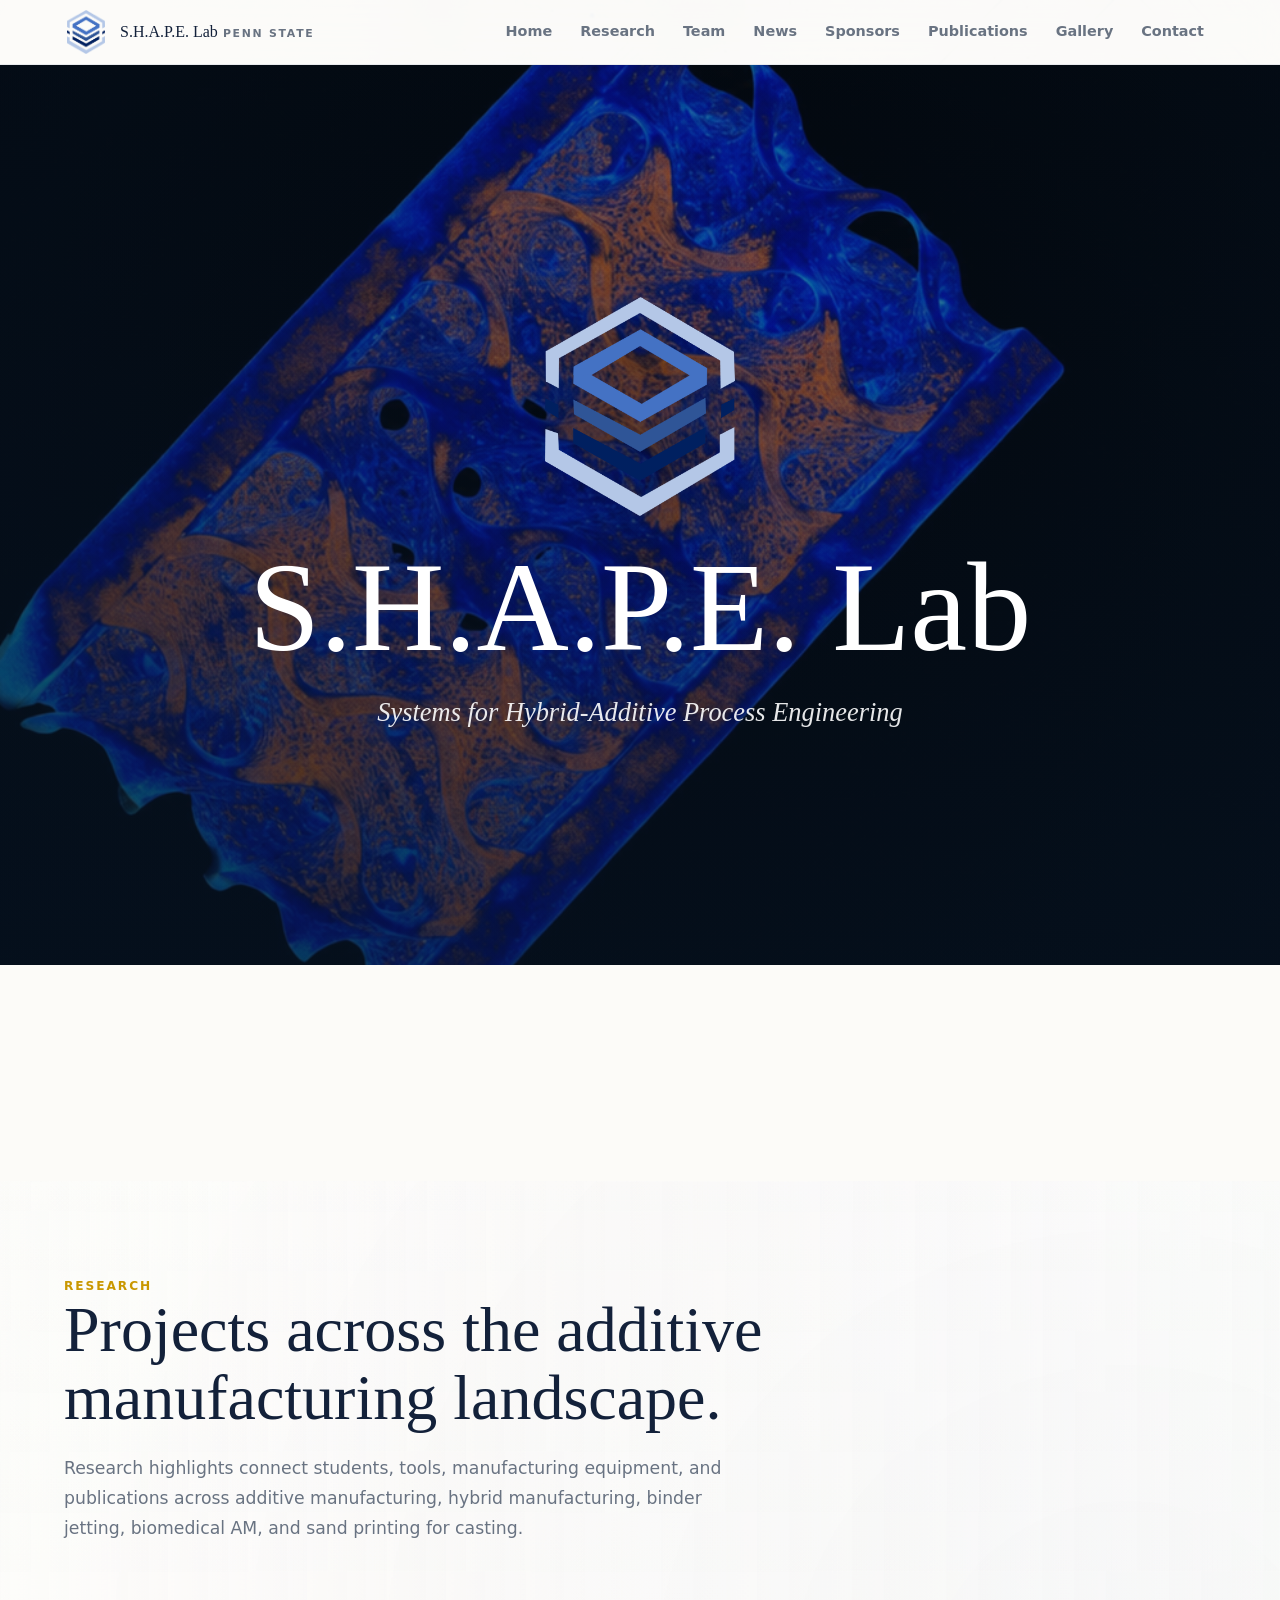
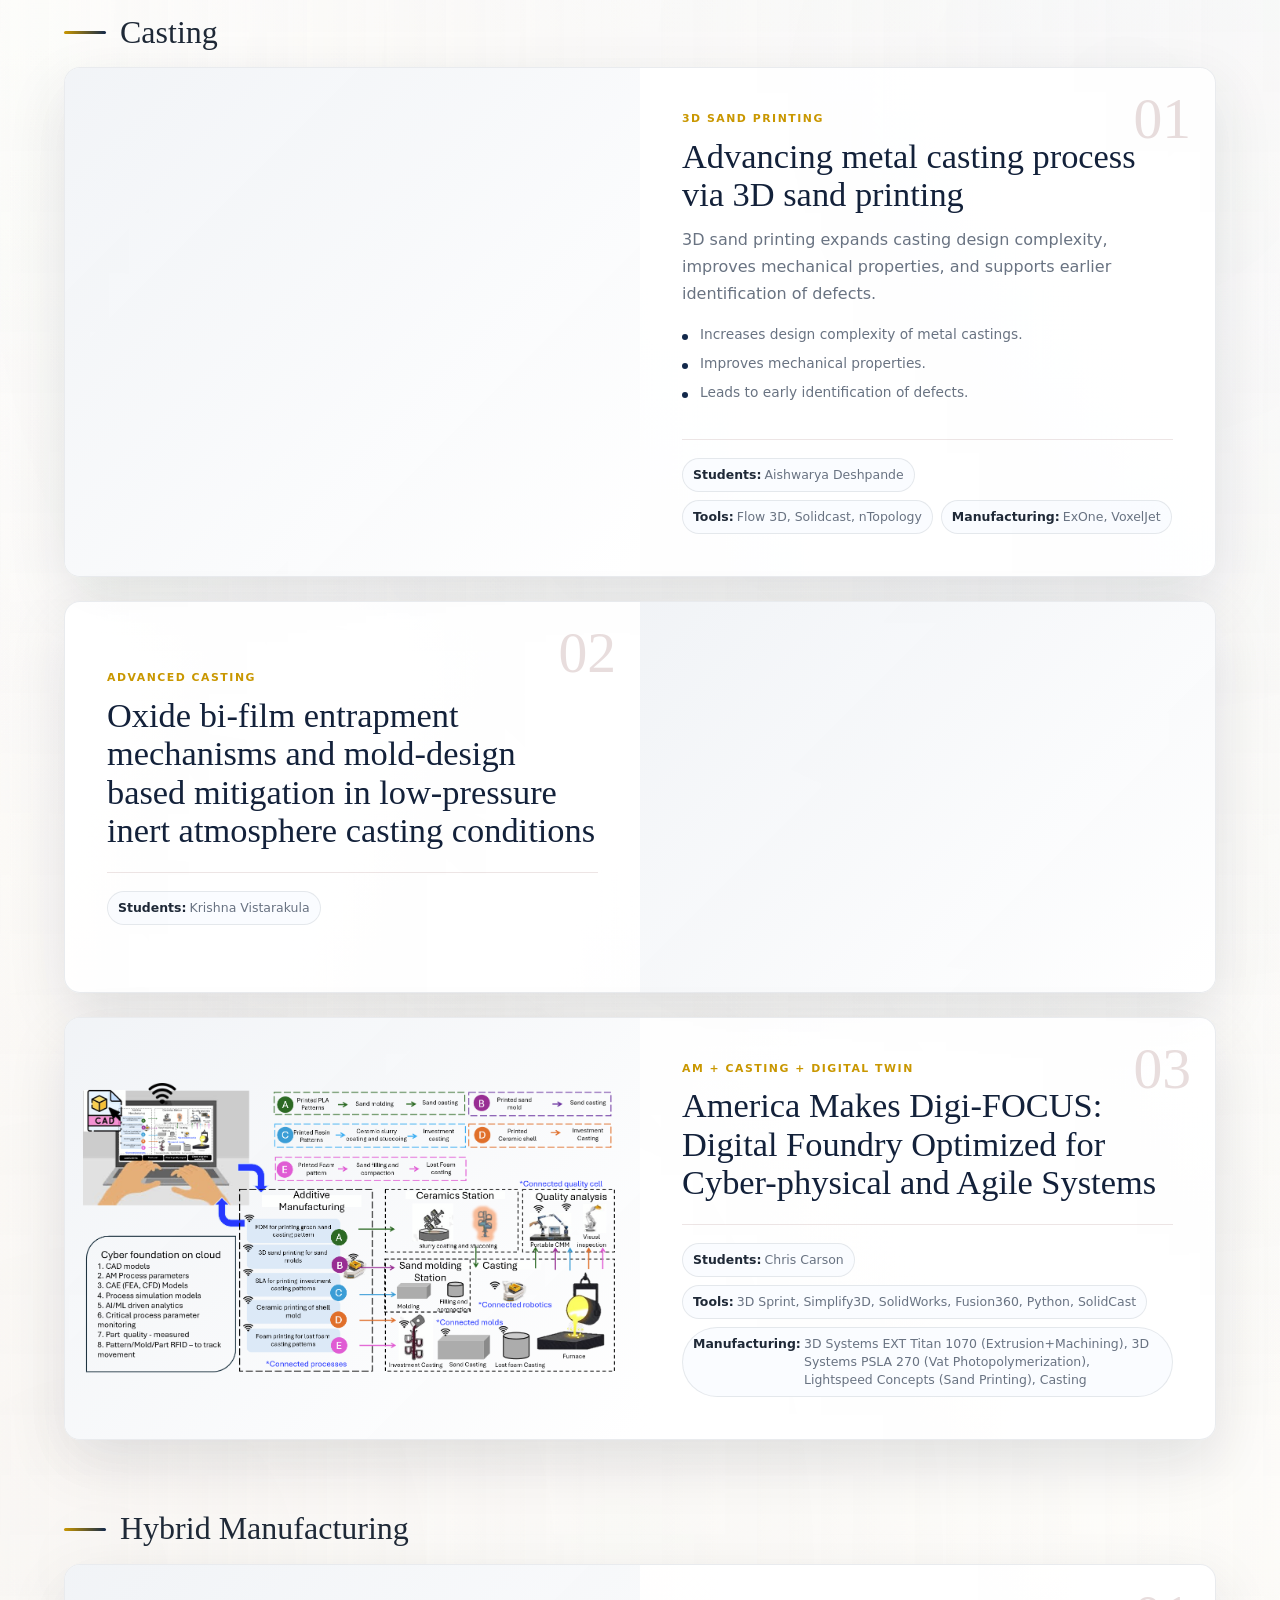
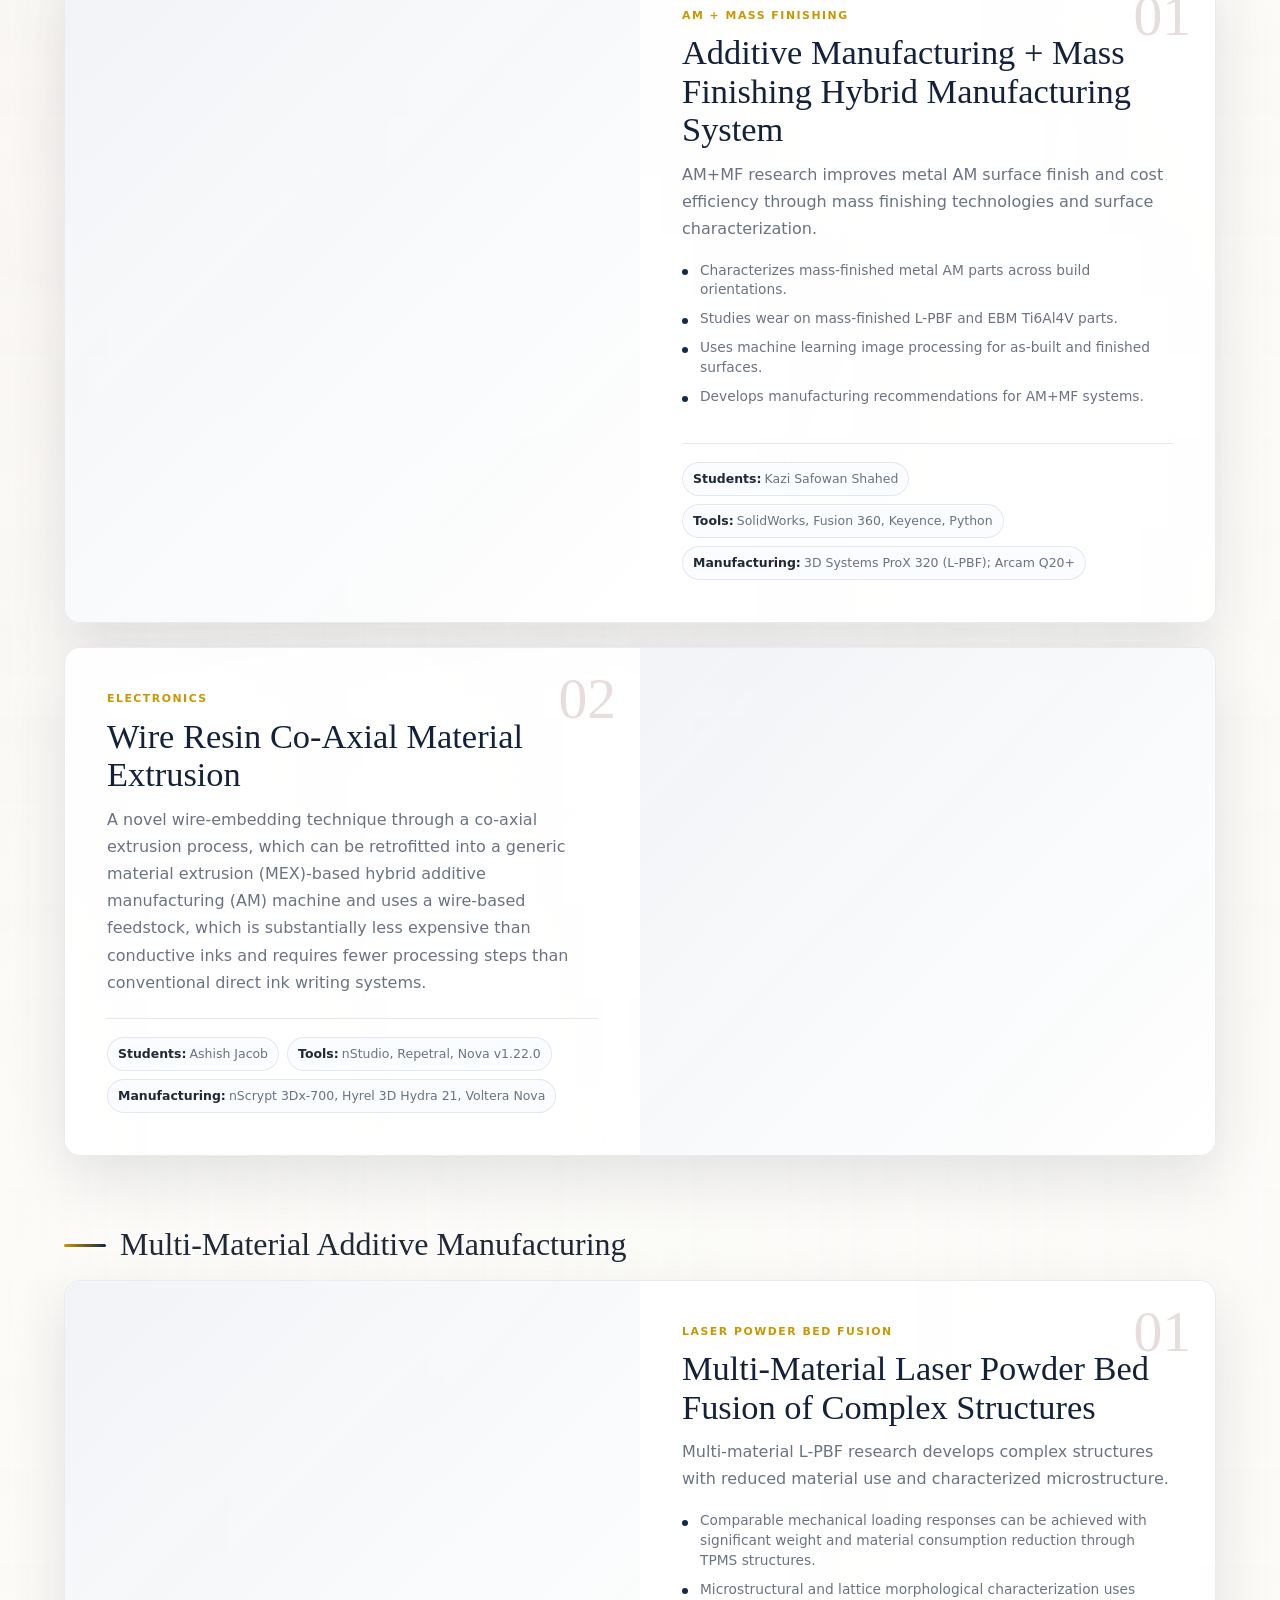
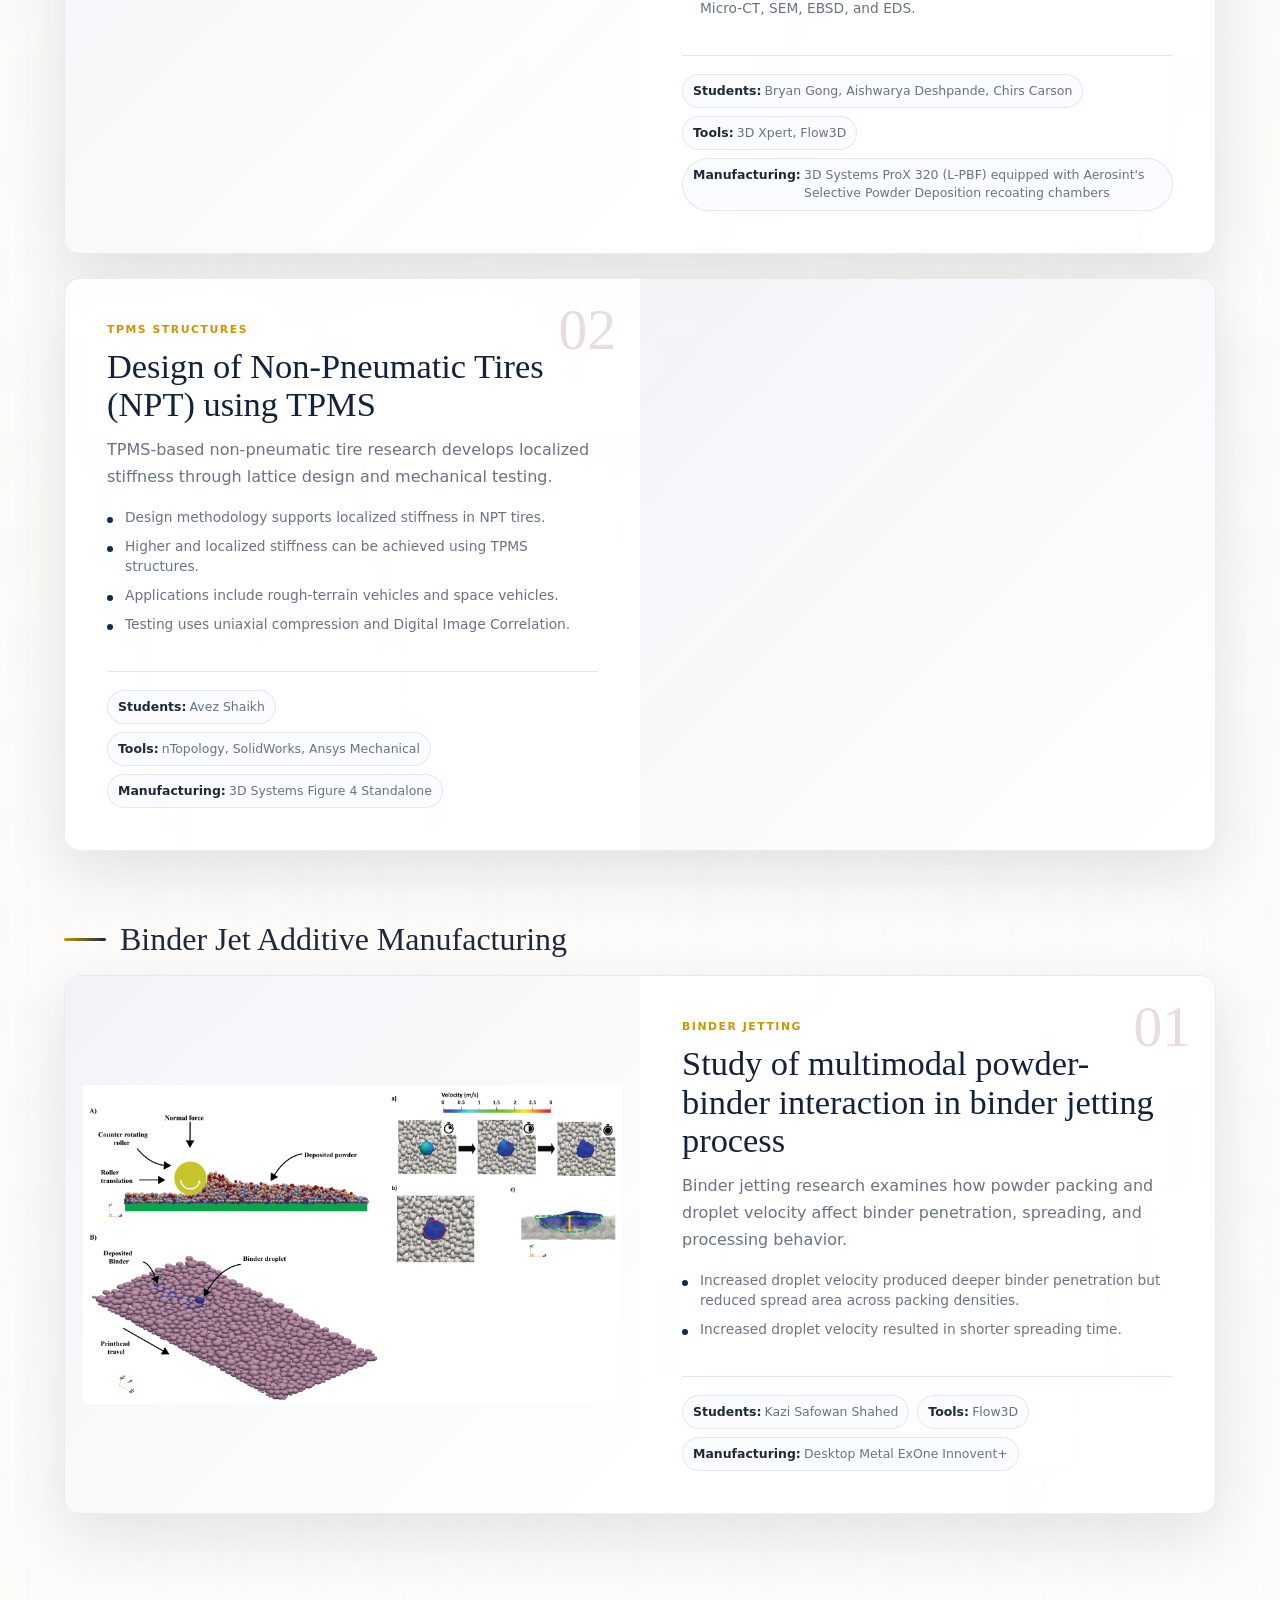
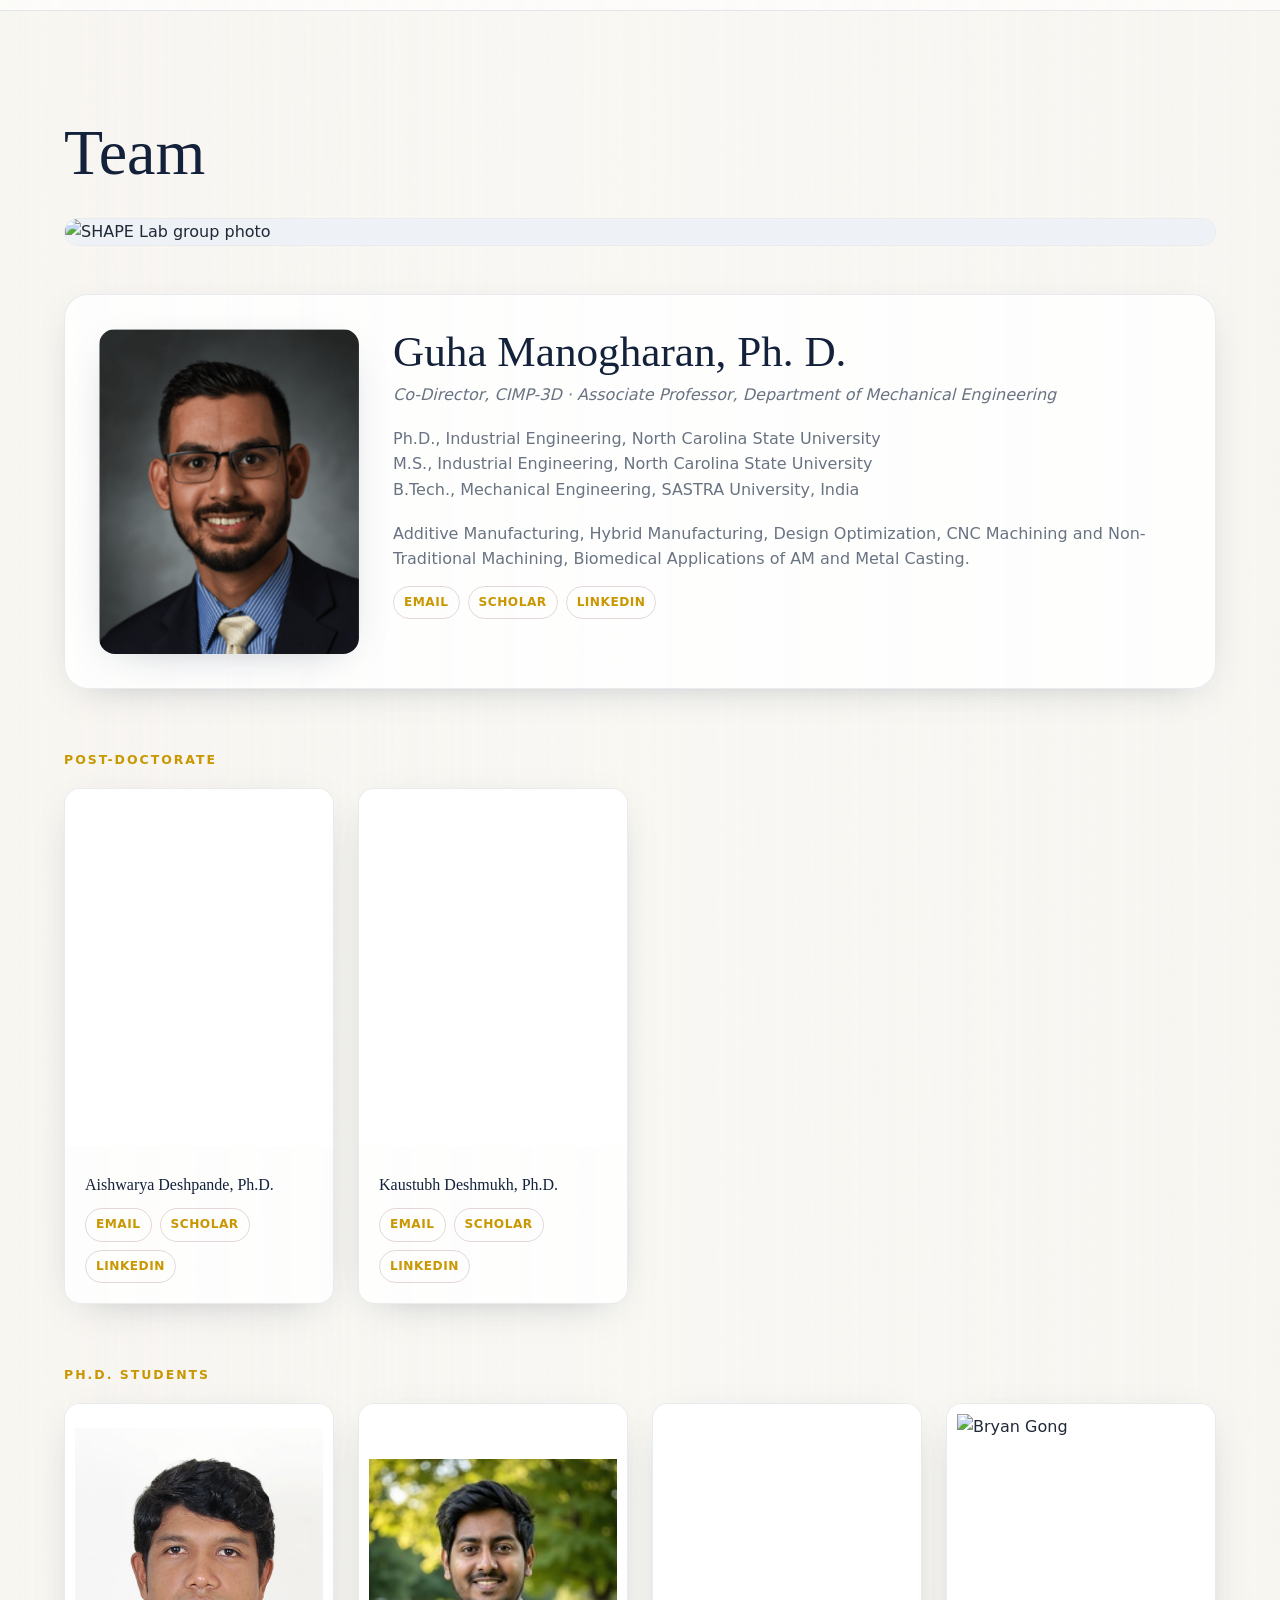
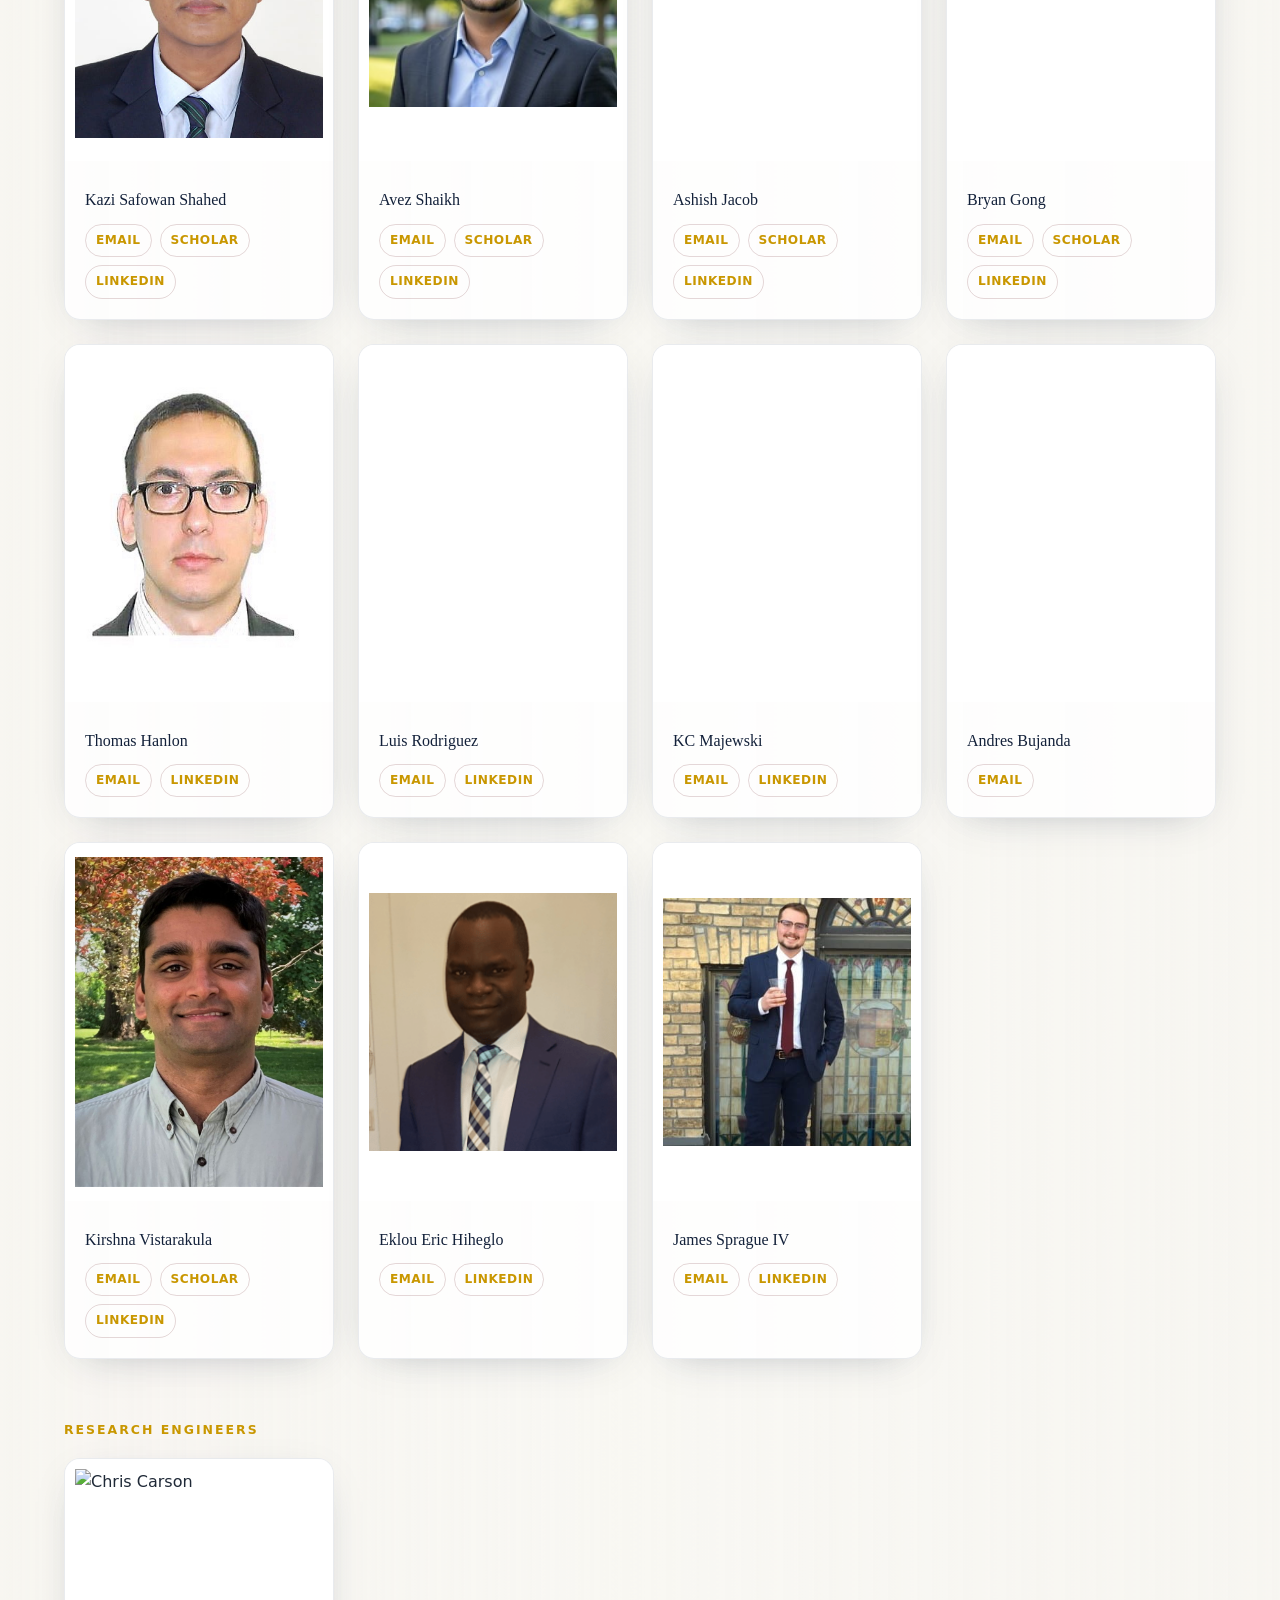
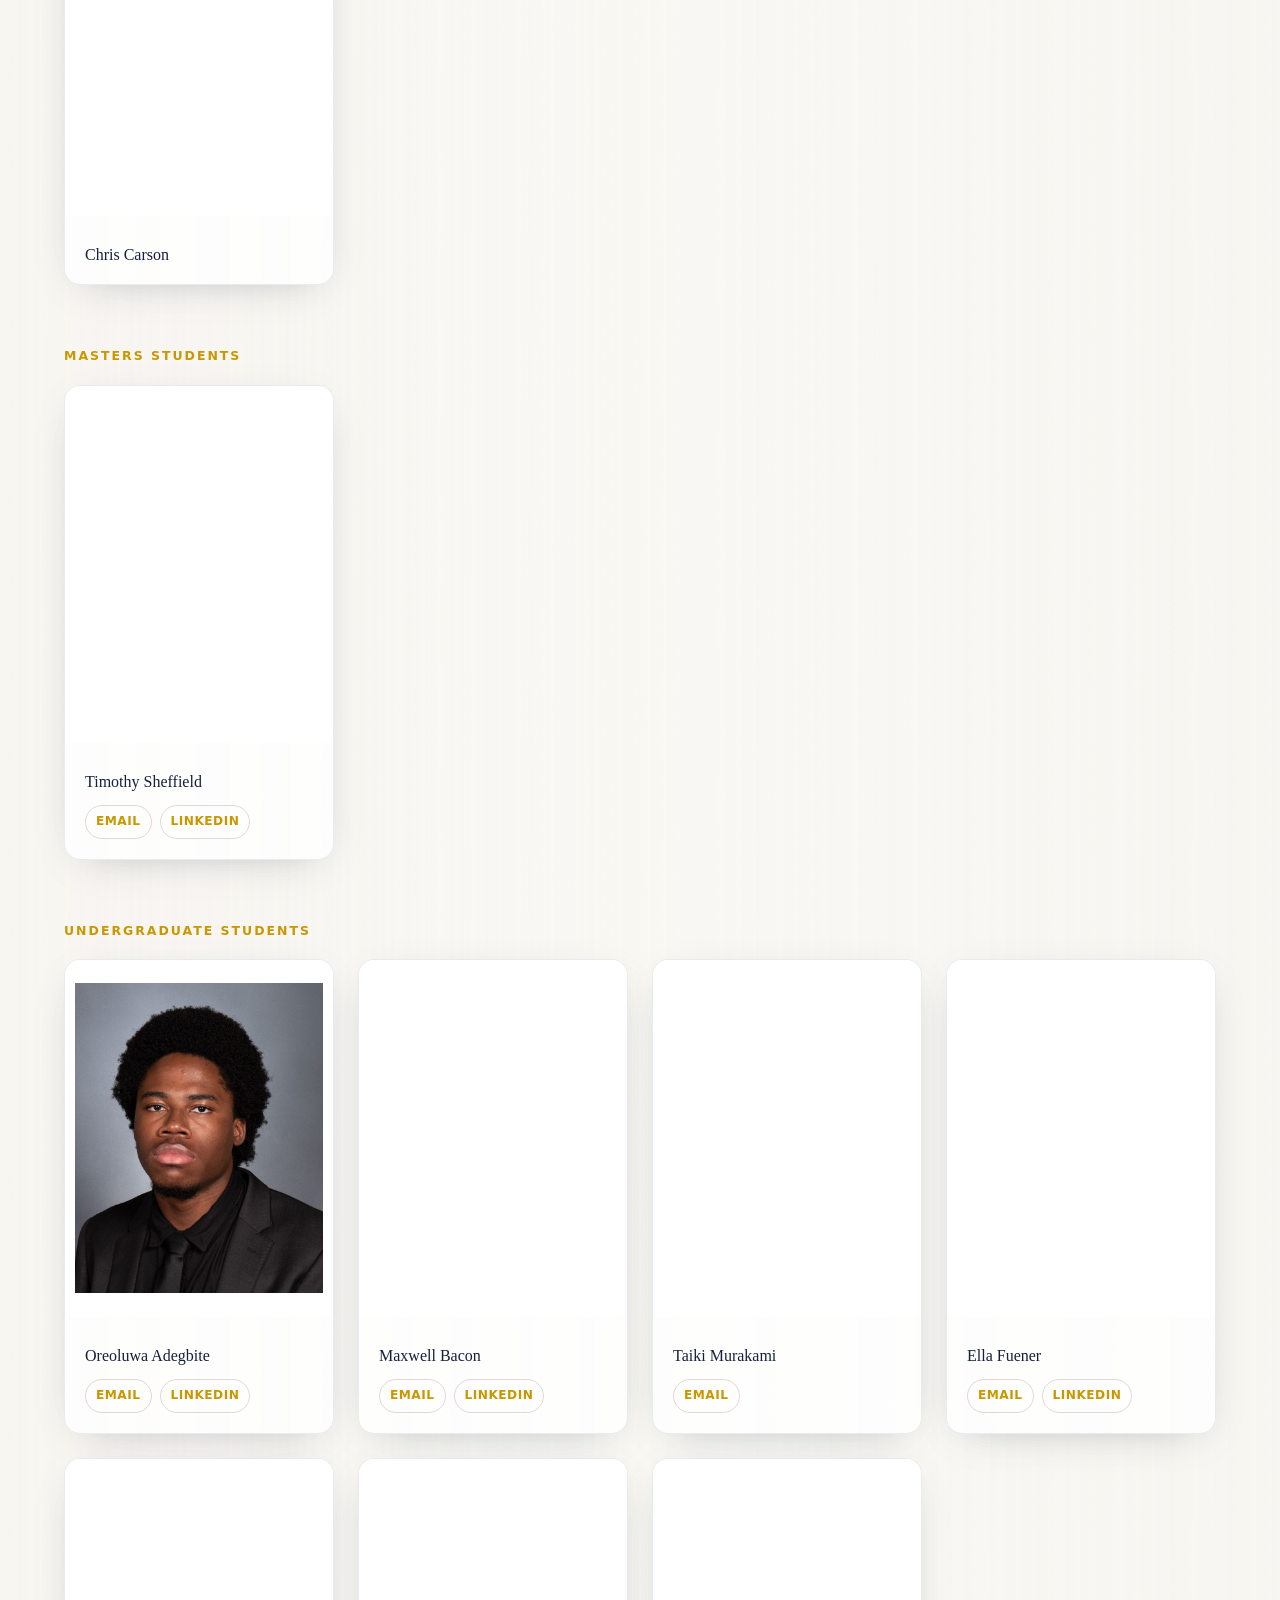
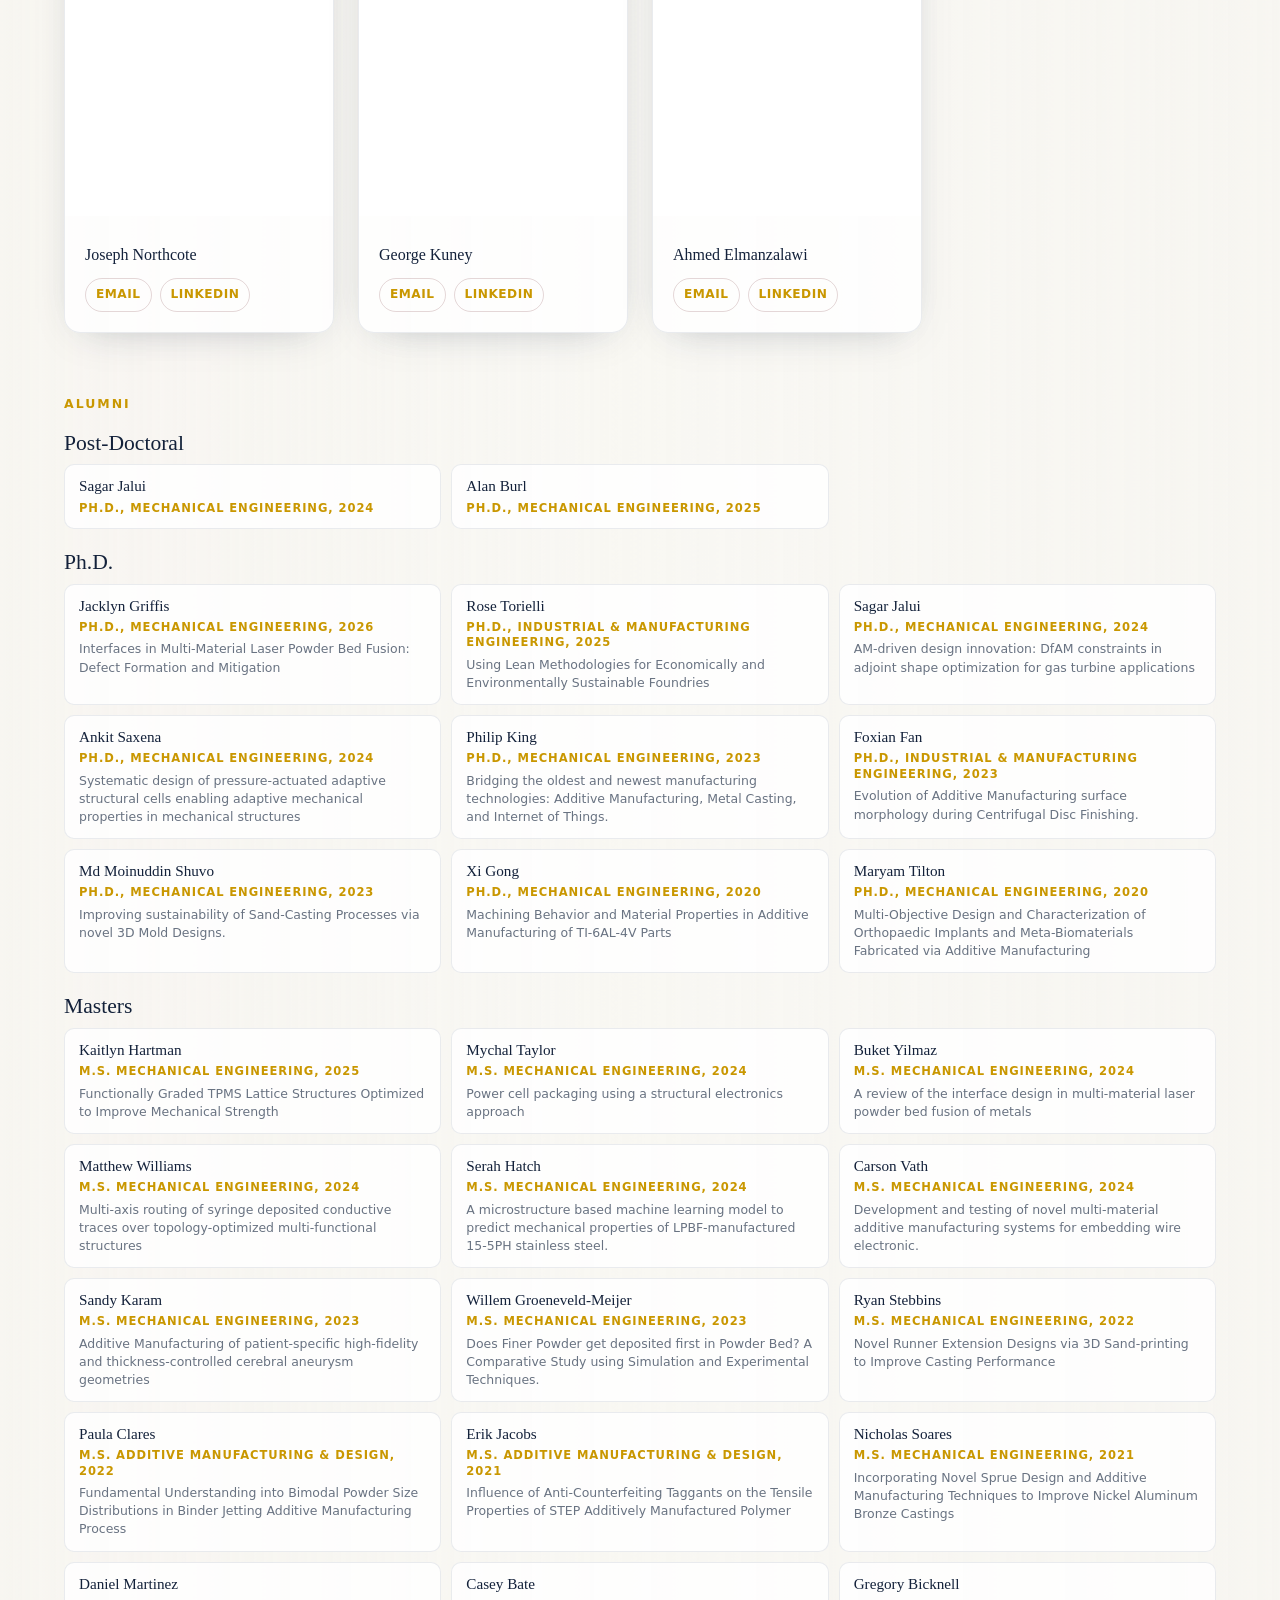
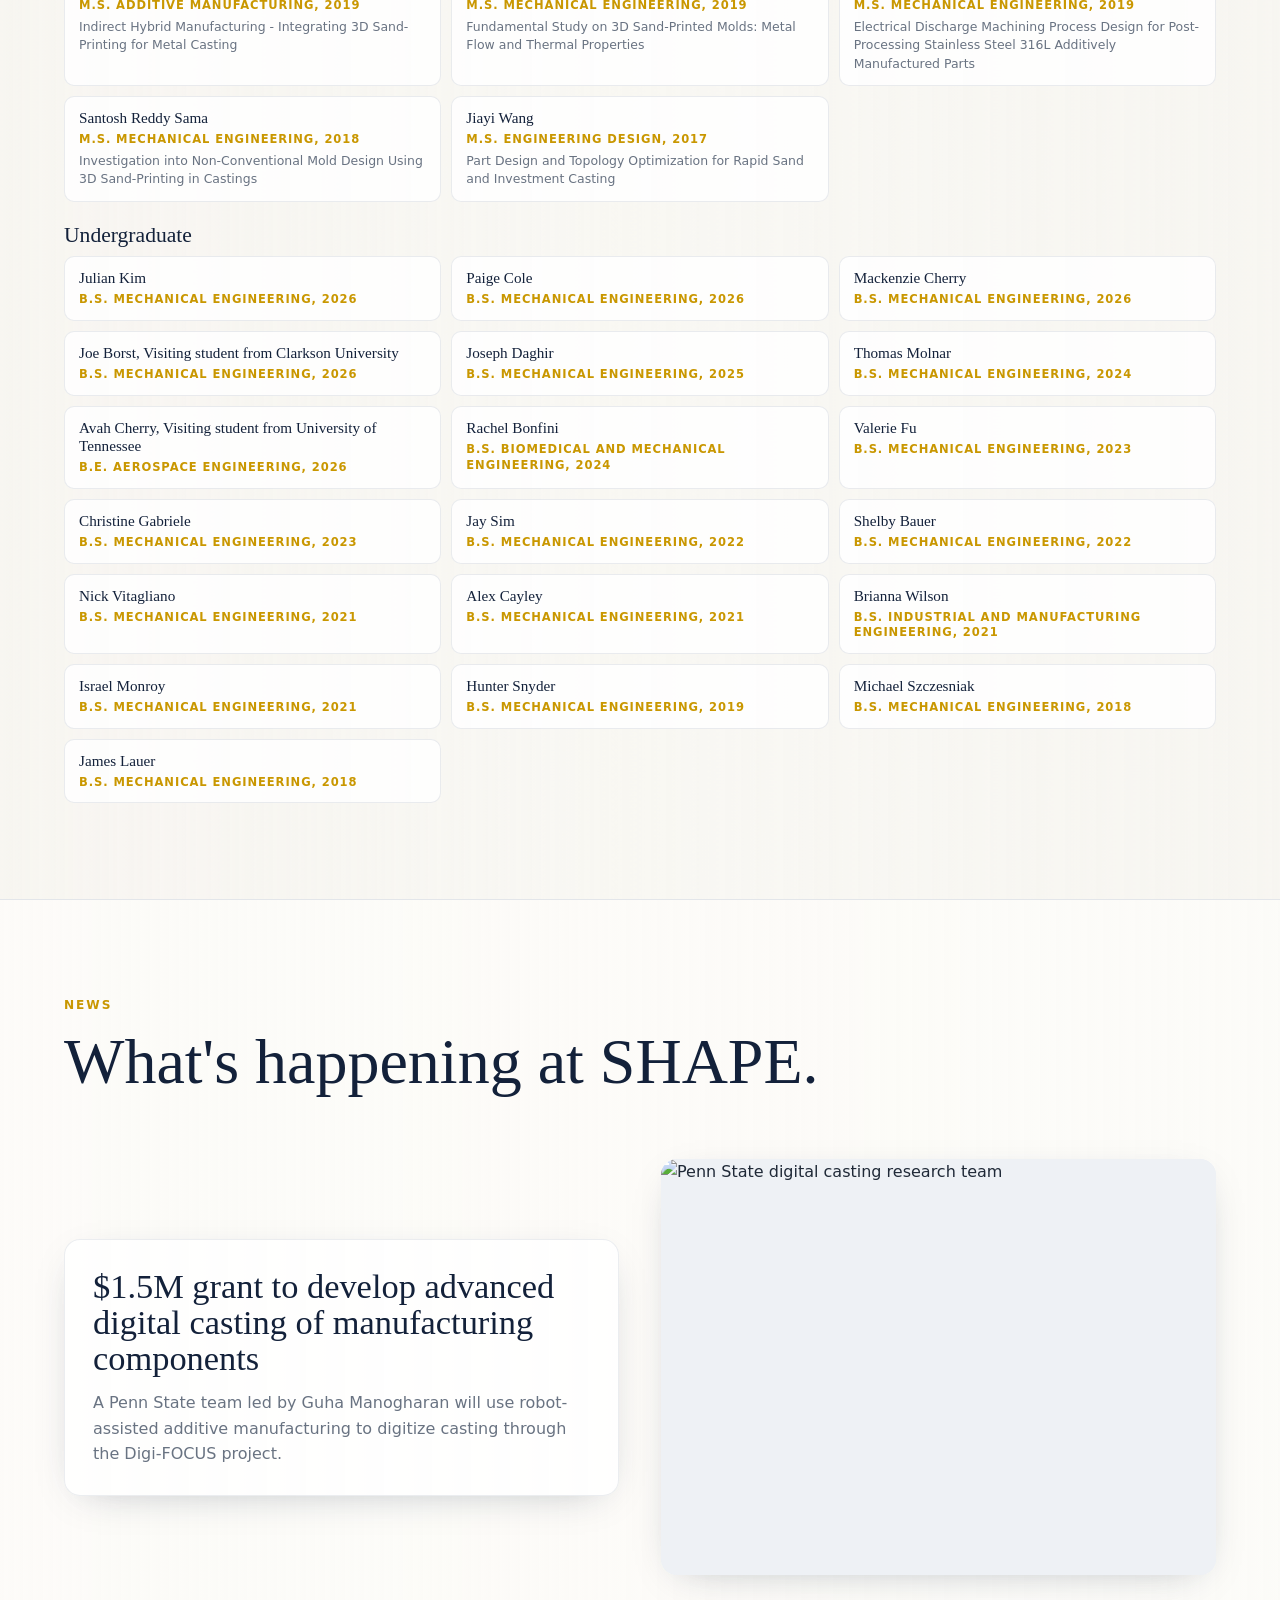
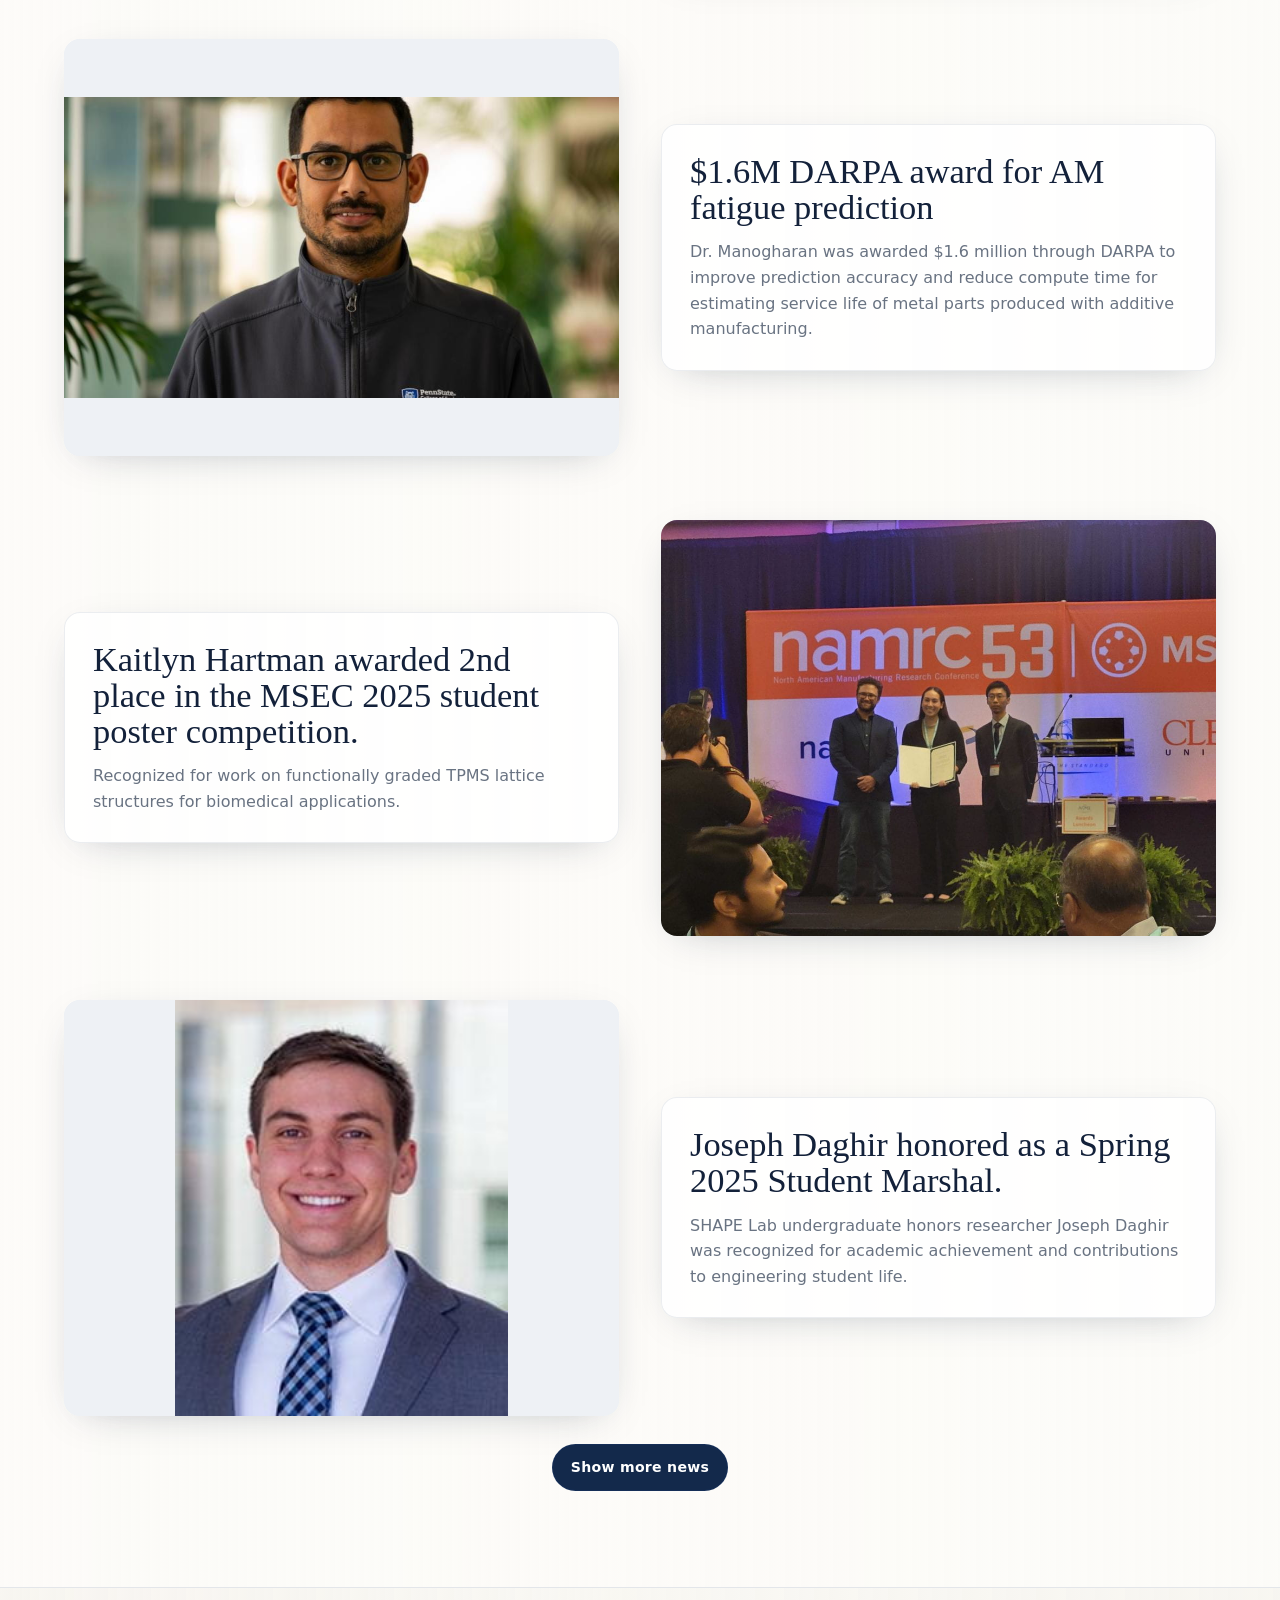
==== commit 4a4ddb7d: "update 6/12/26" ====
--- a/index.html
+++ b/index.html
@@ -1460,7 +1460,7 @@
           <h3 class="team-group-title">Post-Doctorate</h3>
           <div class="grid cards-4">
             <article class="card profile-card"><div class="image-frame"><img src="profile_photos/Aish.jpg" alt="Aishwarya Deshpande" decoding="async" loading="lazy"></div><div class="card-body"><h4>Aishwarya Deshpande, Ph.D.</h4><div class="profile-links" aria-label="Aishwarya Deshpande links"><a href="mailto:aad6034@psu.edu">Email</a><a href="https://scholar.google.com/citations?hl=en&amp;user=ef_GbGwAAAAJ" target="_blank" rel="noopener noreferrer">Scholar</a><a href="https://www.linkedin.com/in/aishwarya-deshpande-504b33177/" target="_blank" rel="noopener noreferrer">LinkedIn</a></div></div></article>
-            <article class="card profile-card"><div class="image-frame"><img src="profile_photos/Kaustubh.jpg" alt="Kaustubh Deshmukh" decoding="async" loading="lazy"></div><div class="card-body"><h4>Kaustubh Deshmukh, Ph.D.</h4></div></article>
+            <article class="card profile-card"><div class="image-frame"><img src="profile_photos/Kaustubh.jpg" alt="Kaustubh Deshmukh" decoding="async" loading="lazy"></div><div class="card-body"><h4>Kaustubh Deshmukh, Ph.D.</h4><div class="profile-links" aria-label="Kaustubh Deshmukh links"><a href="mailto:kvd25@psu.edu">Email</a><a href="https://scholar.google.com/citations?user=e4NY0-cAAAAJ&amp;hl=en&amp;authuser=3" target="_blank" rel="noopener noreferrer">Scholar</a><a href="https://www.linkedin.com/in/kaustub-deshmukh" target="_blank" rel="noopener noreferrer">LinkedIn</a></div></div></article>
           </div>
         </div>
 
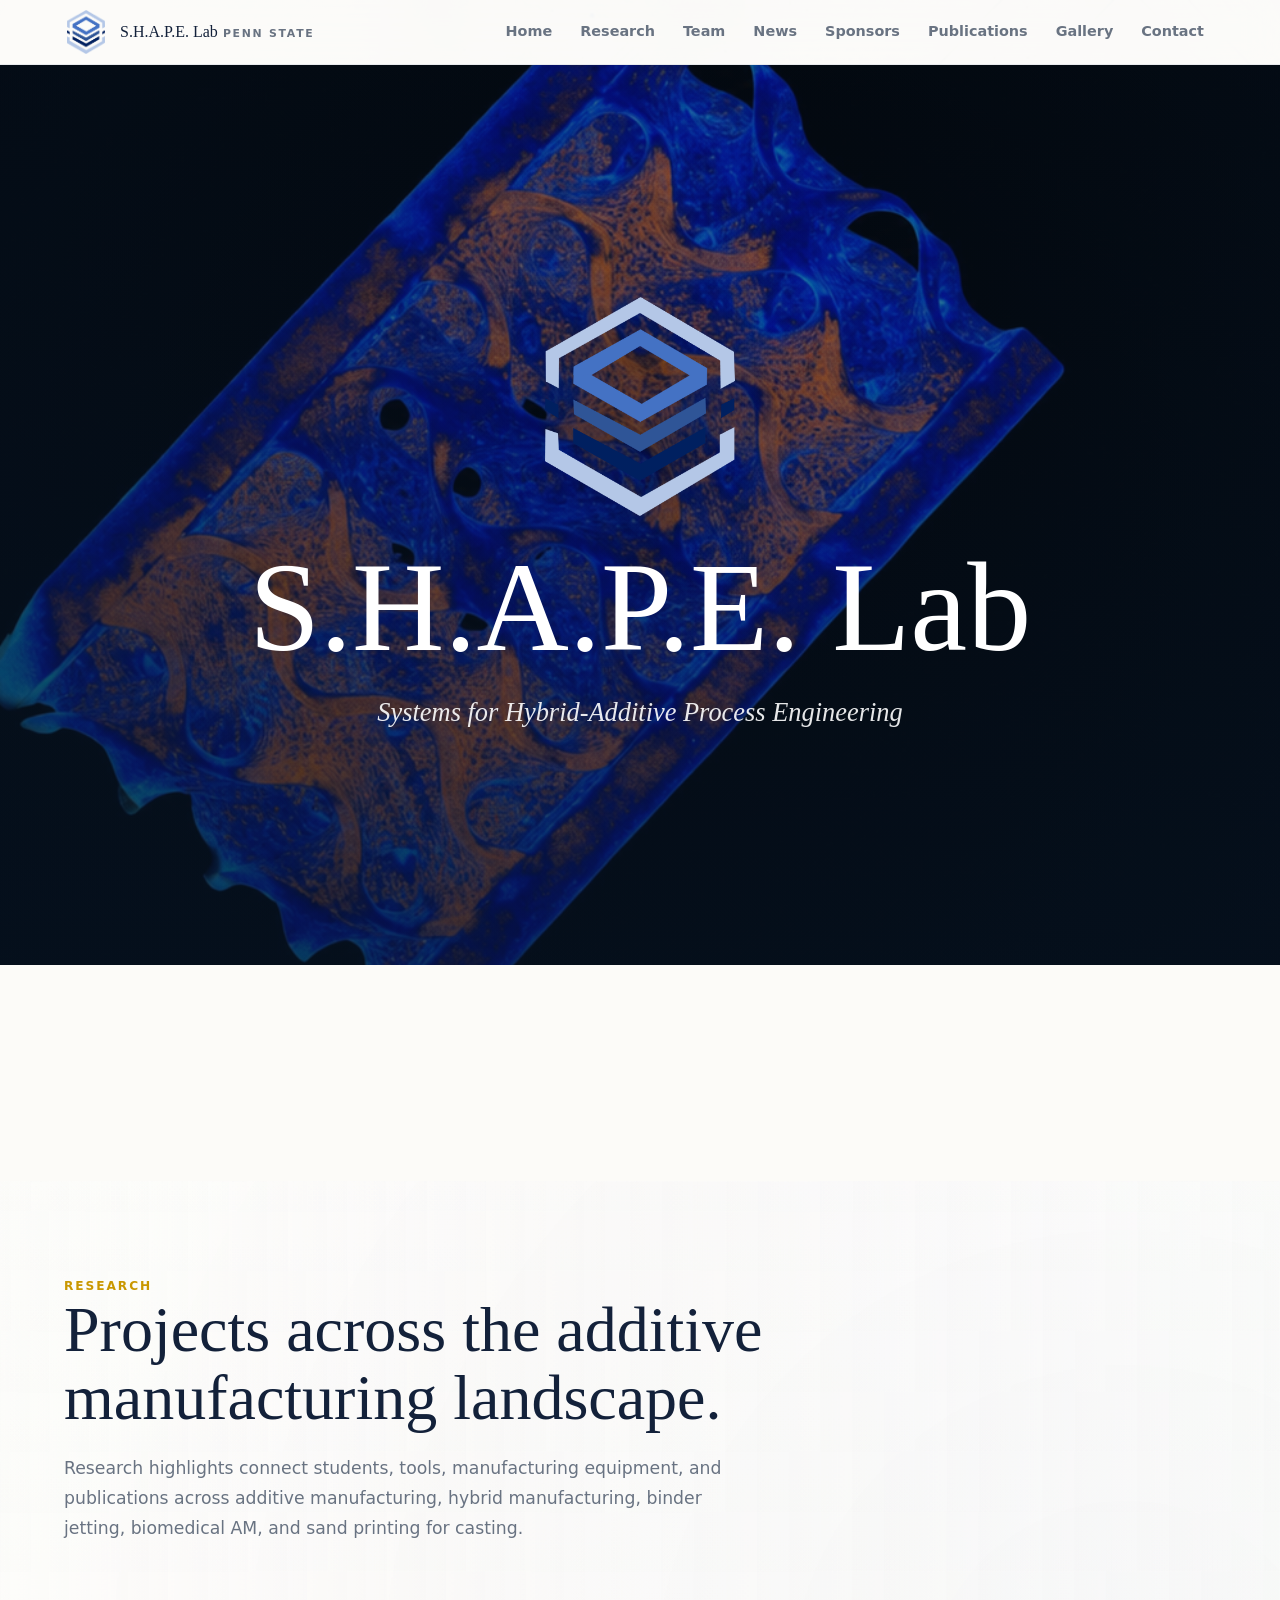
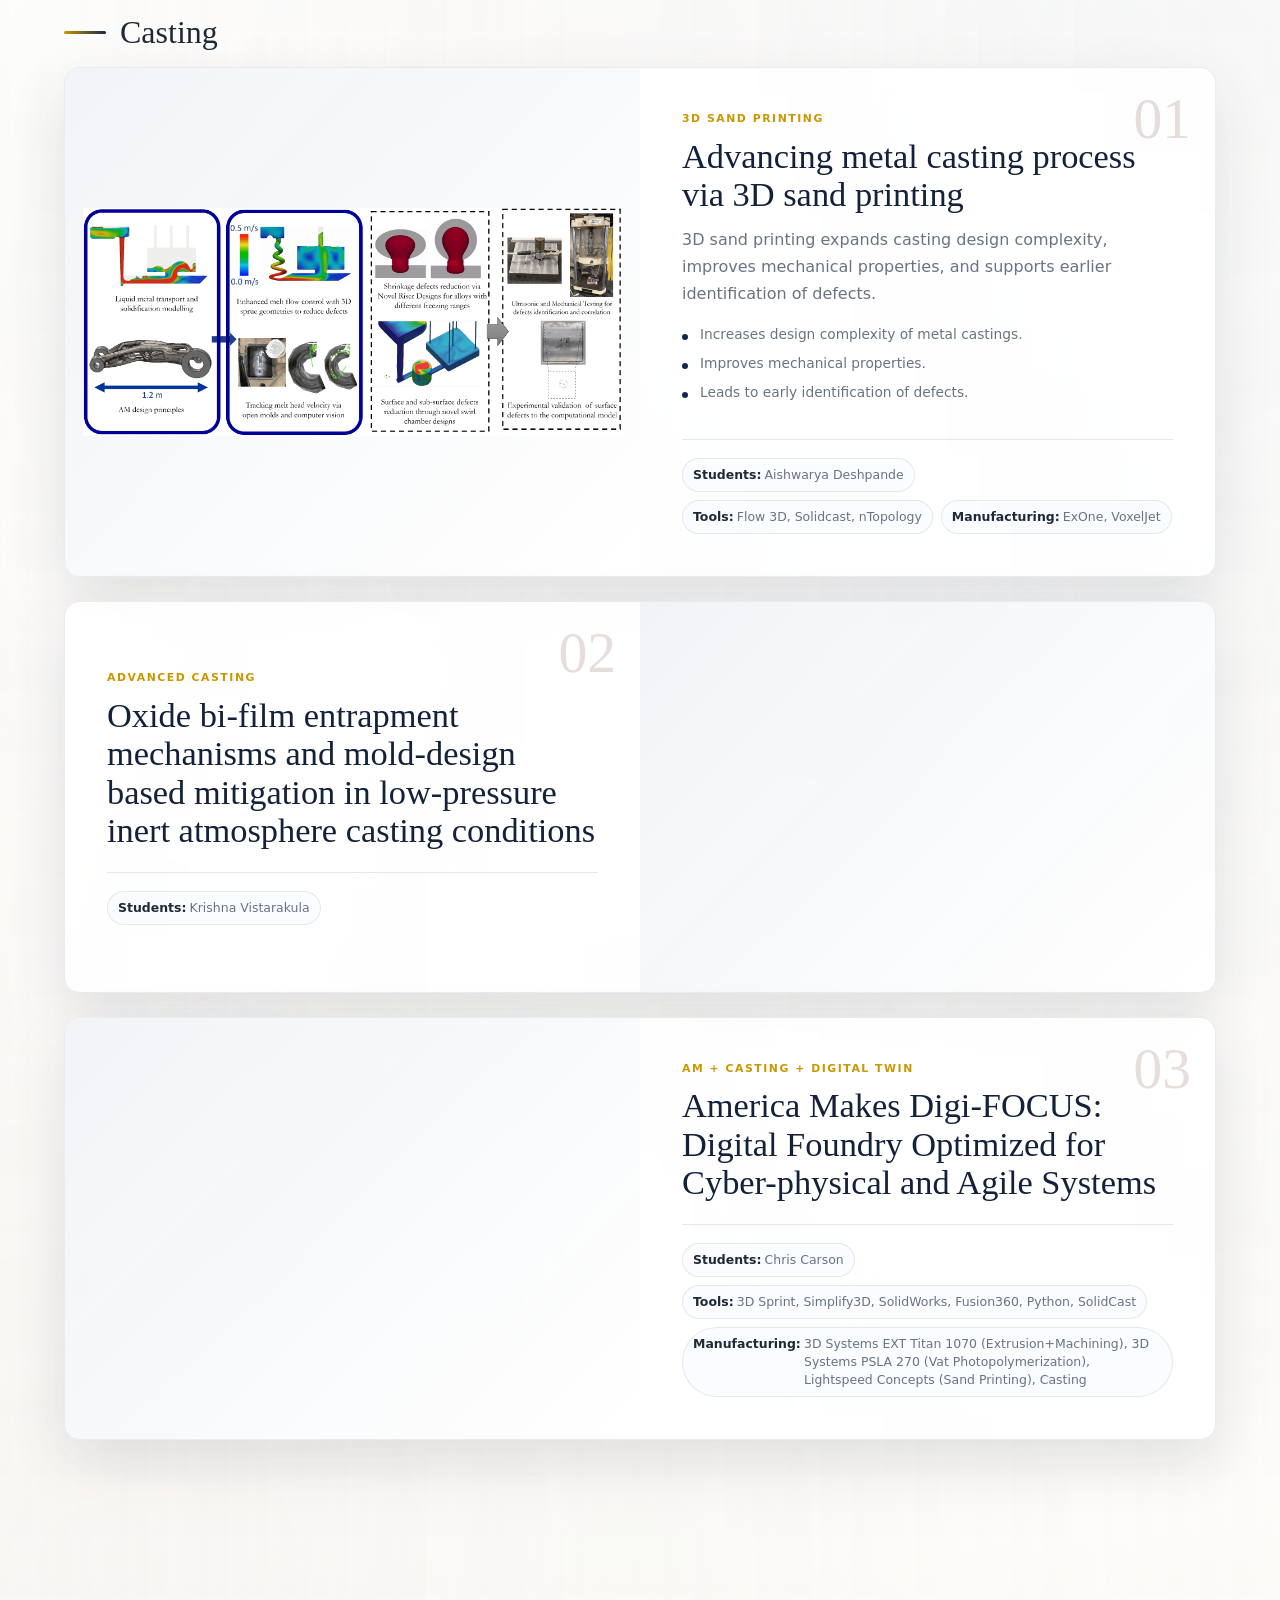
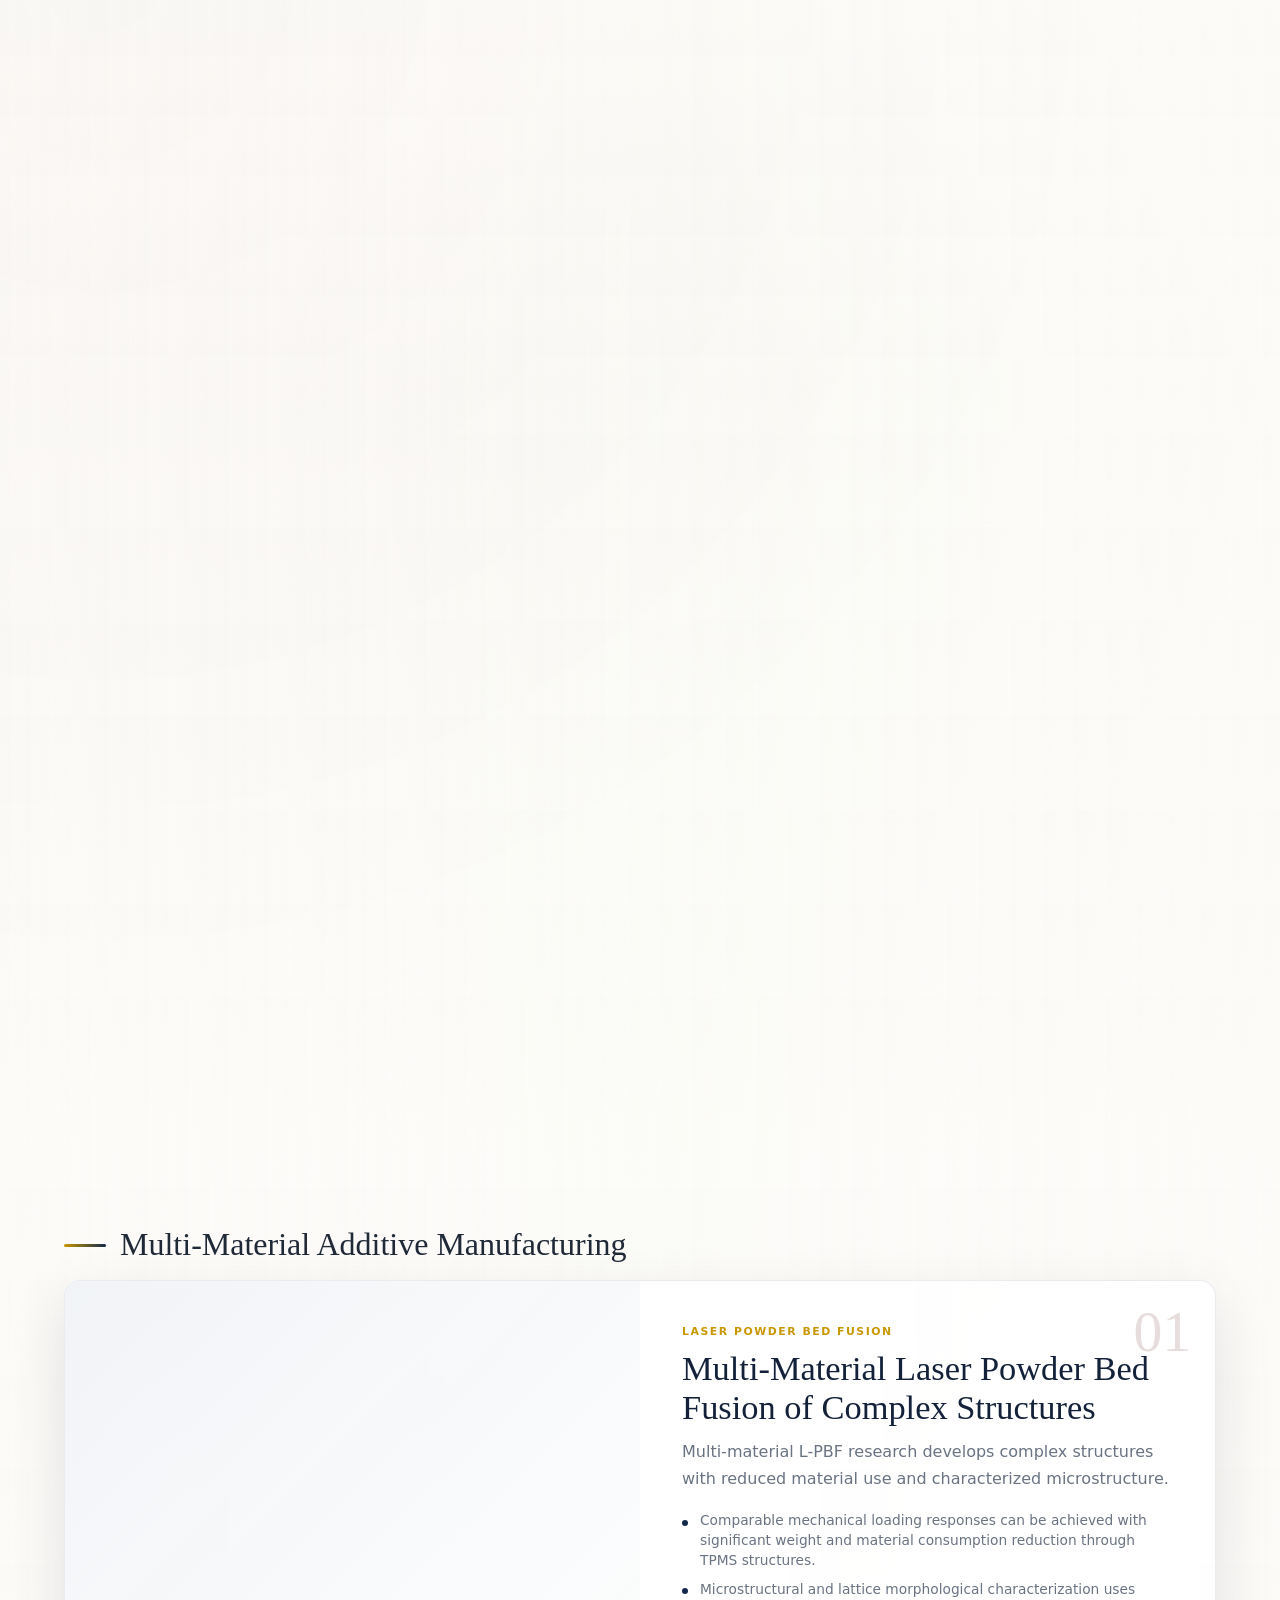
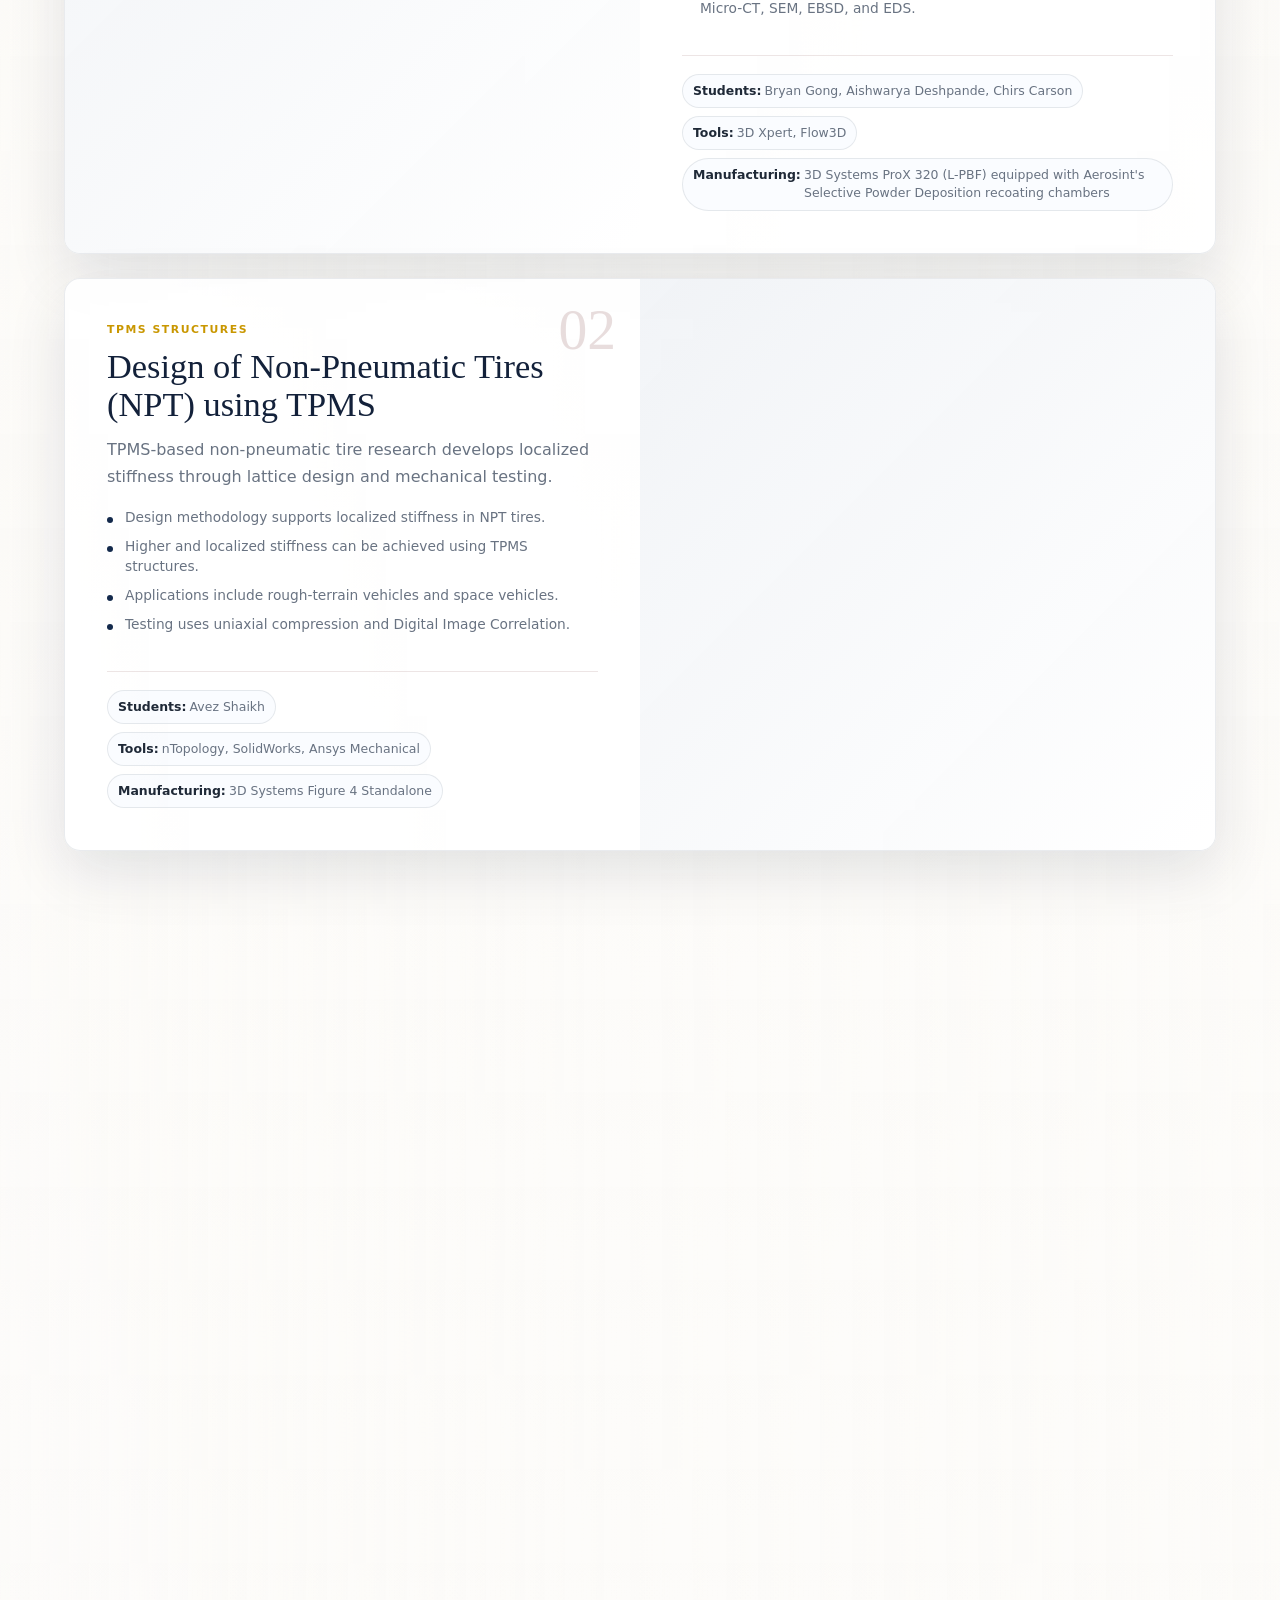
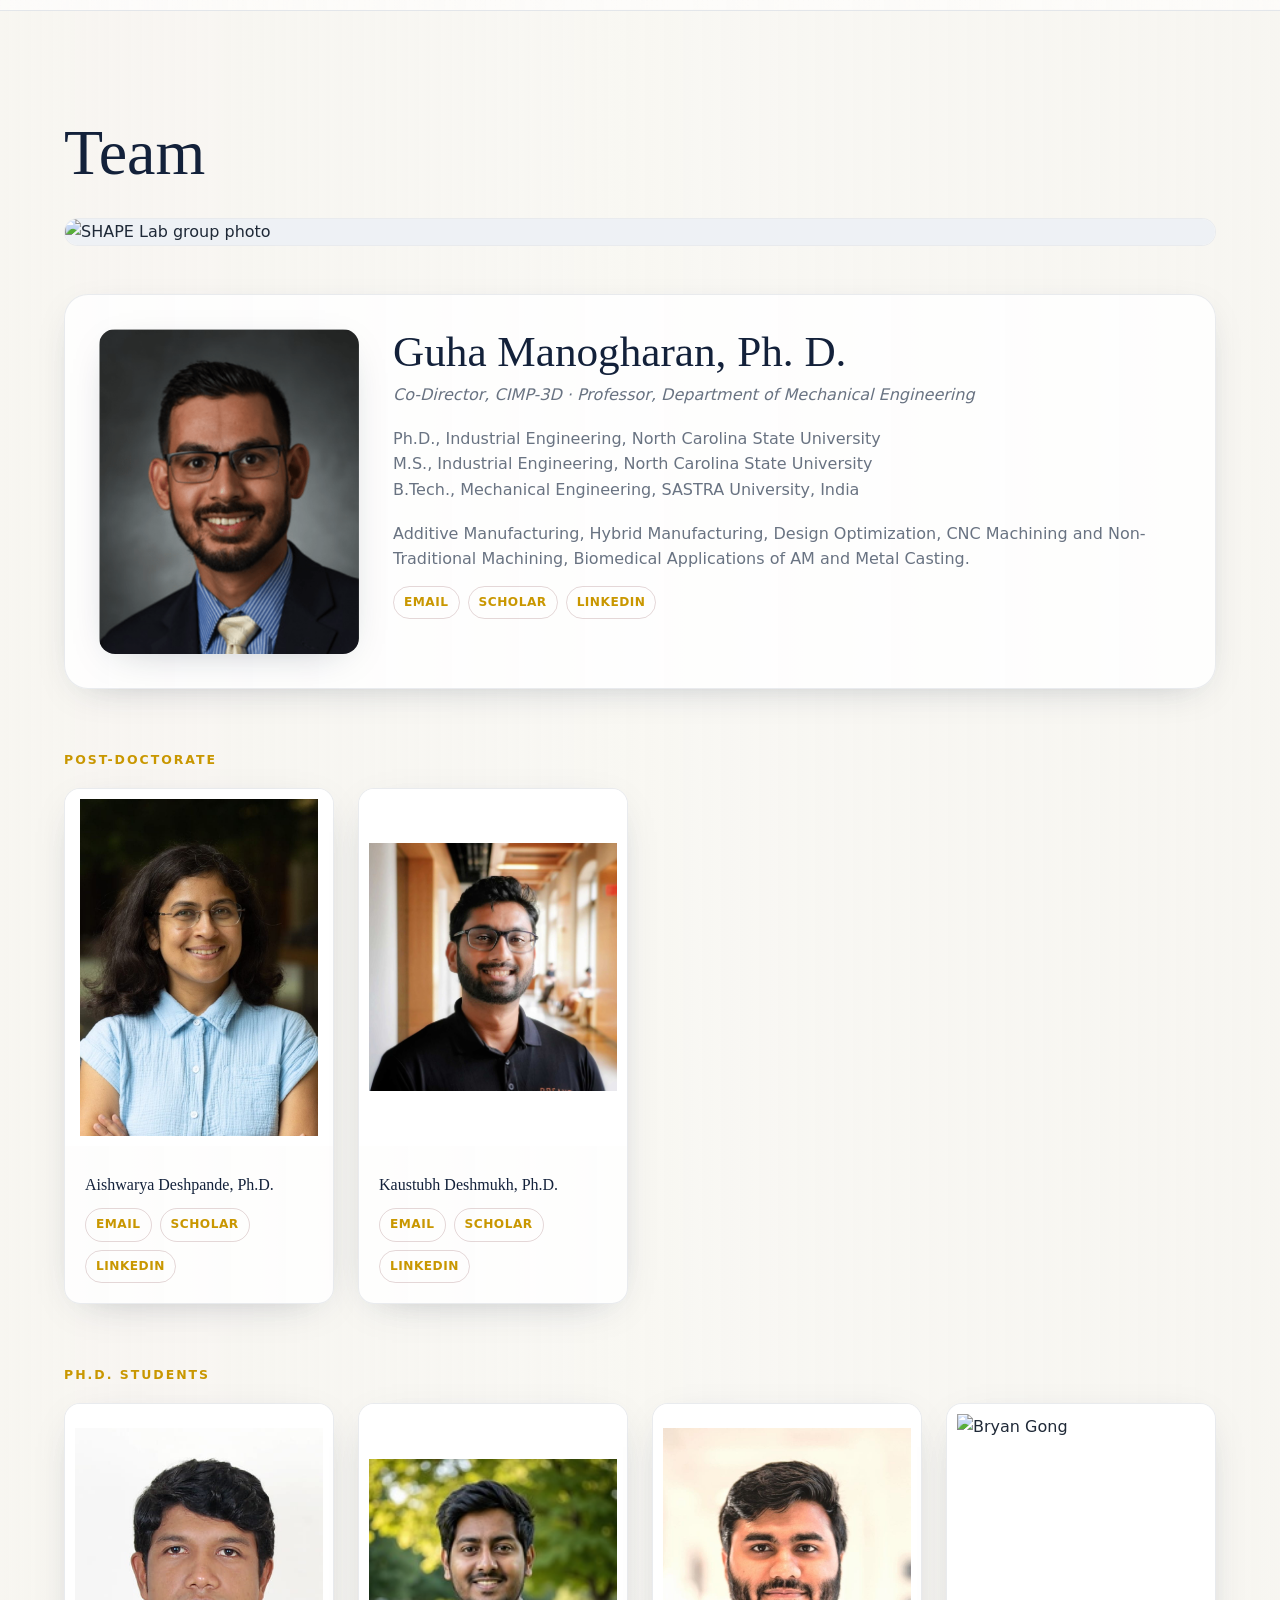
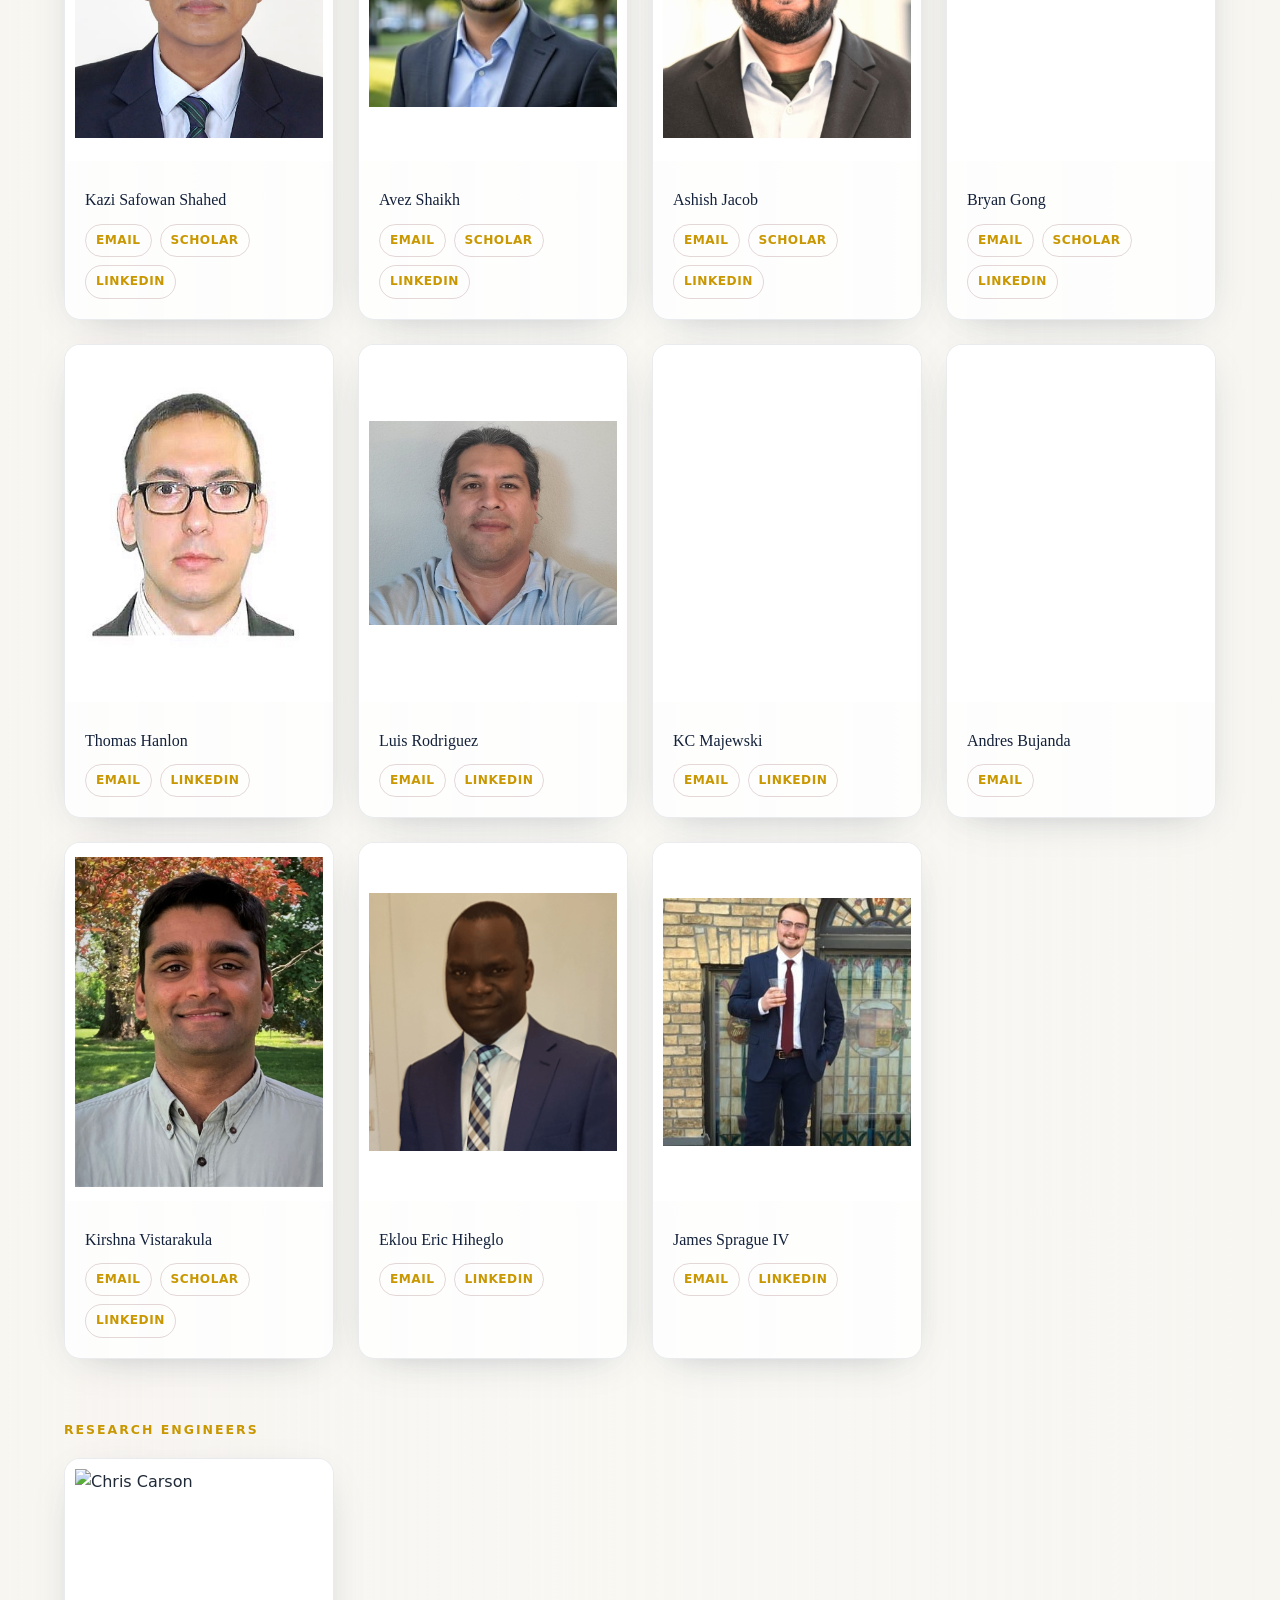
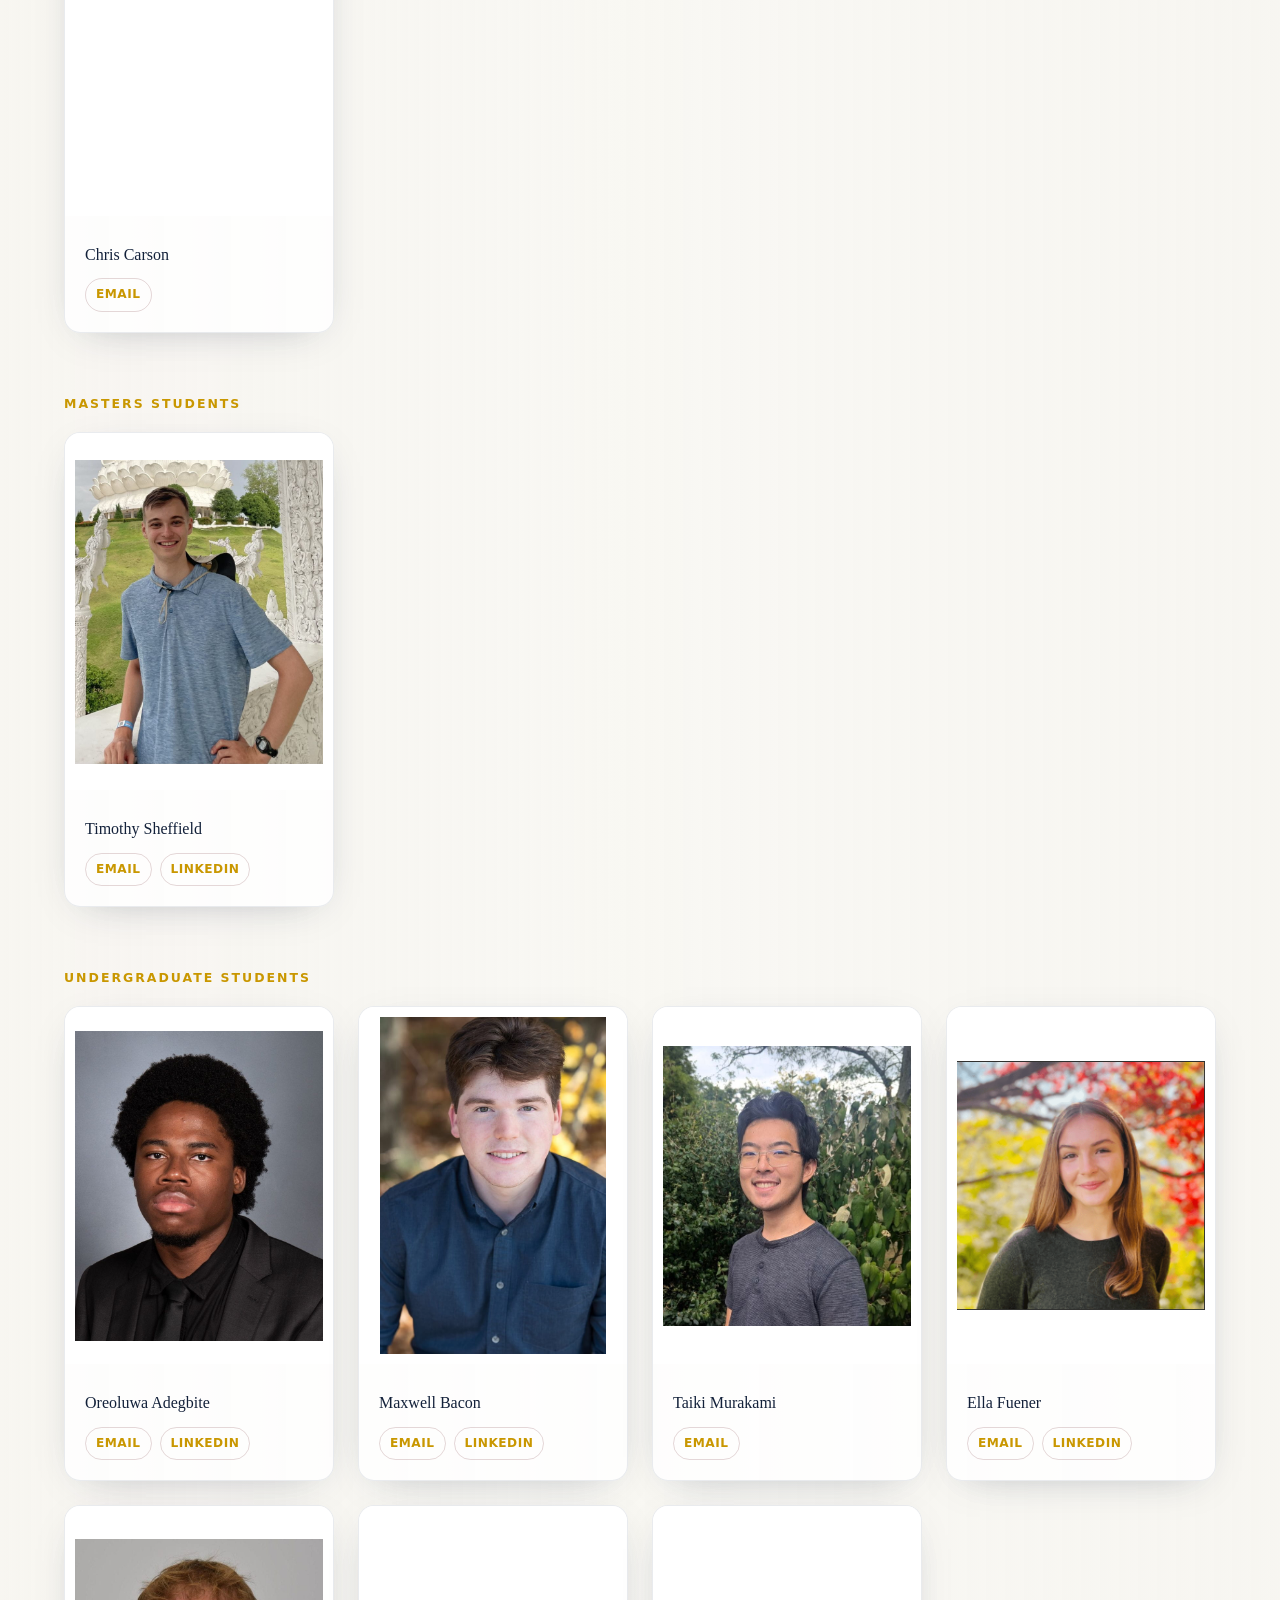
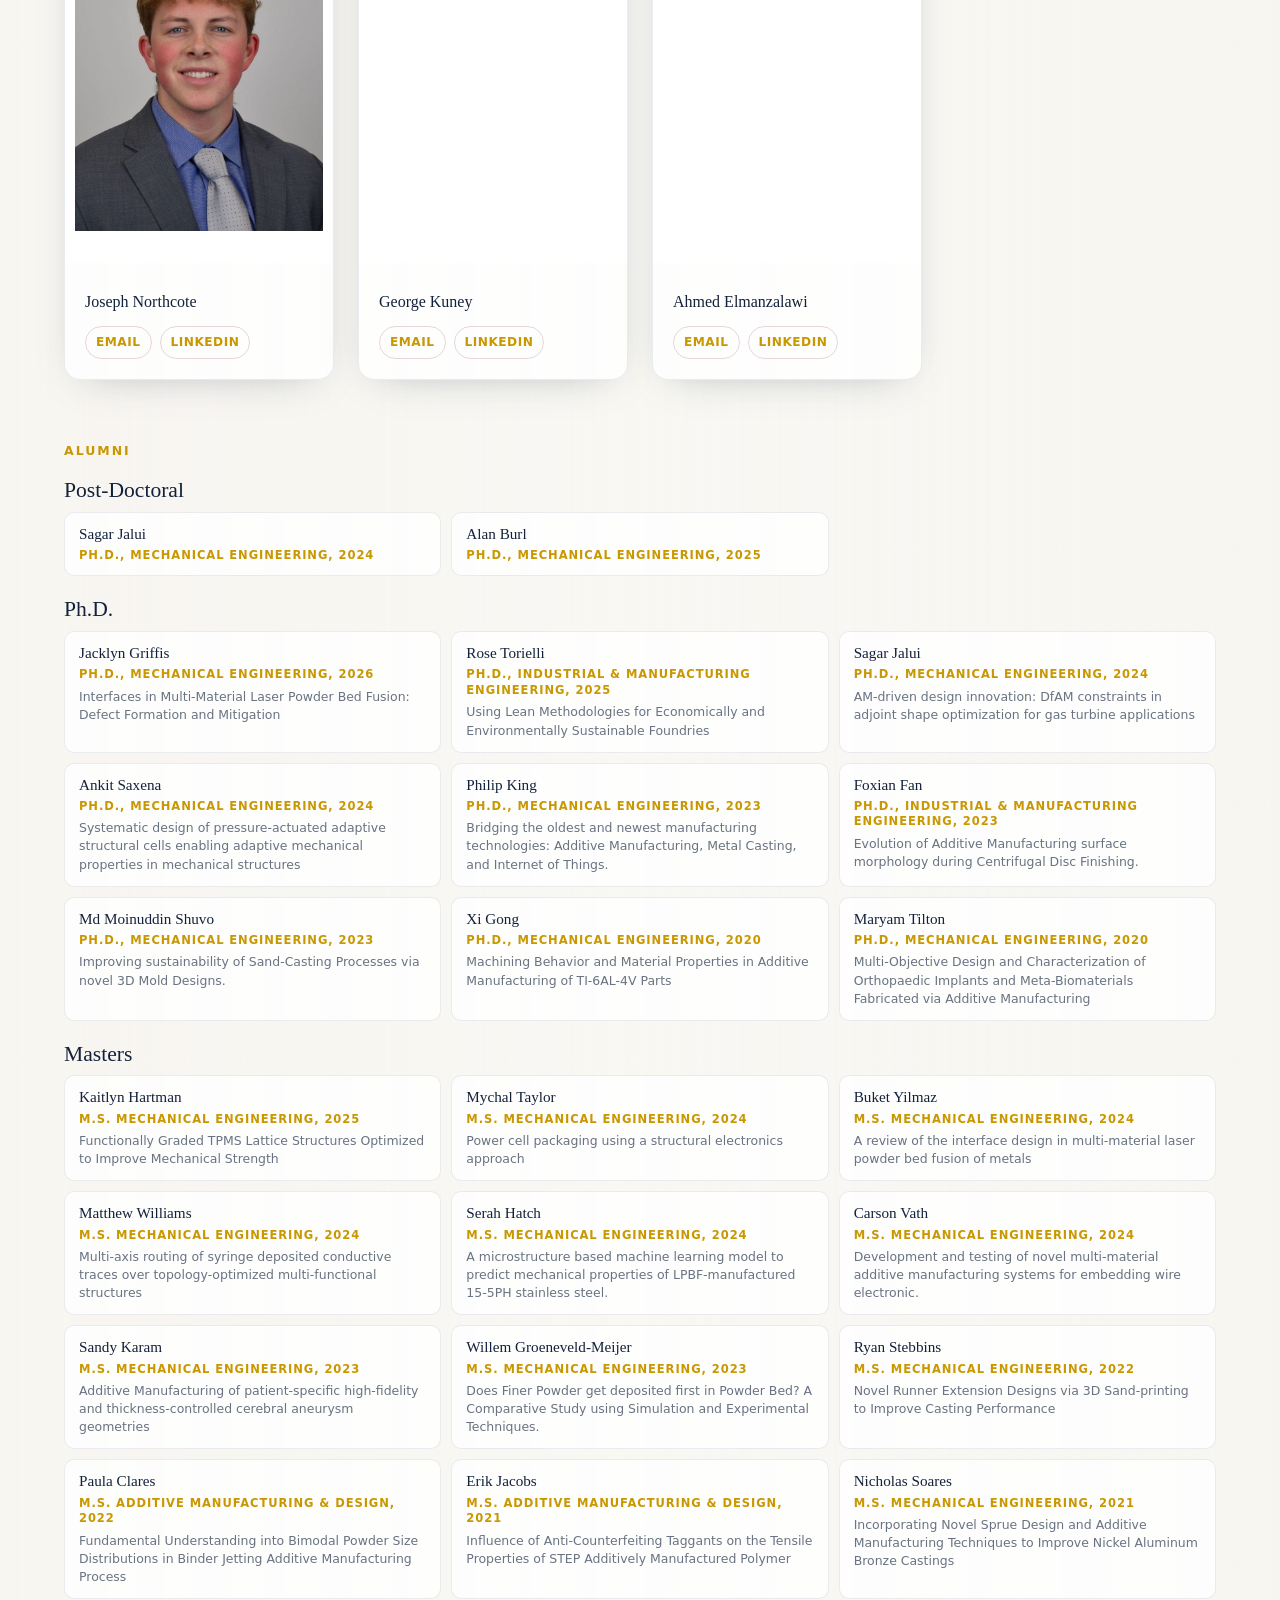
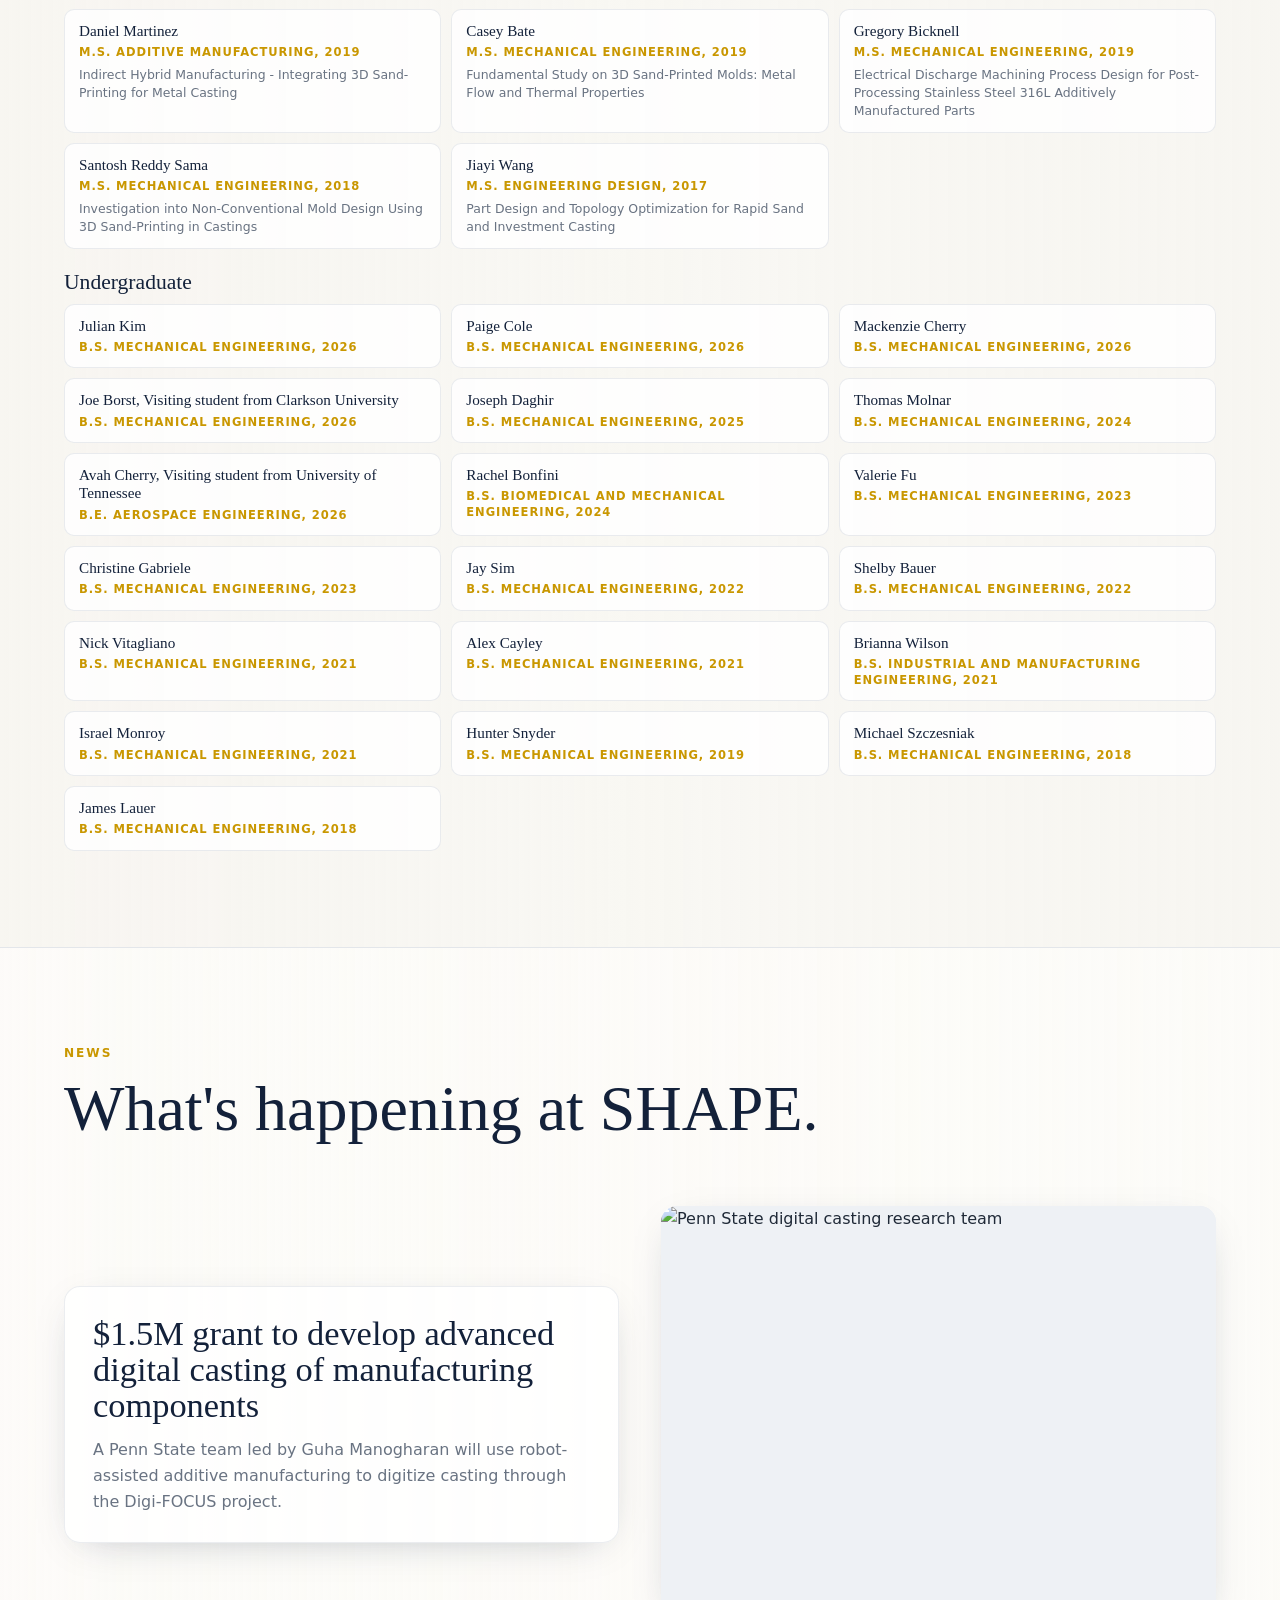
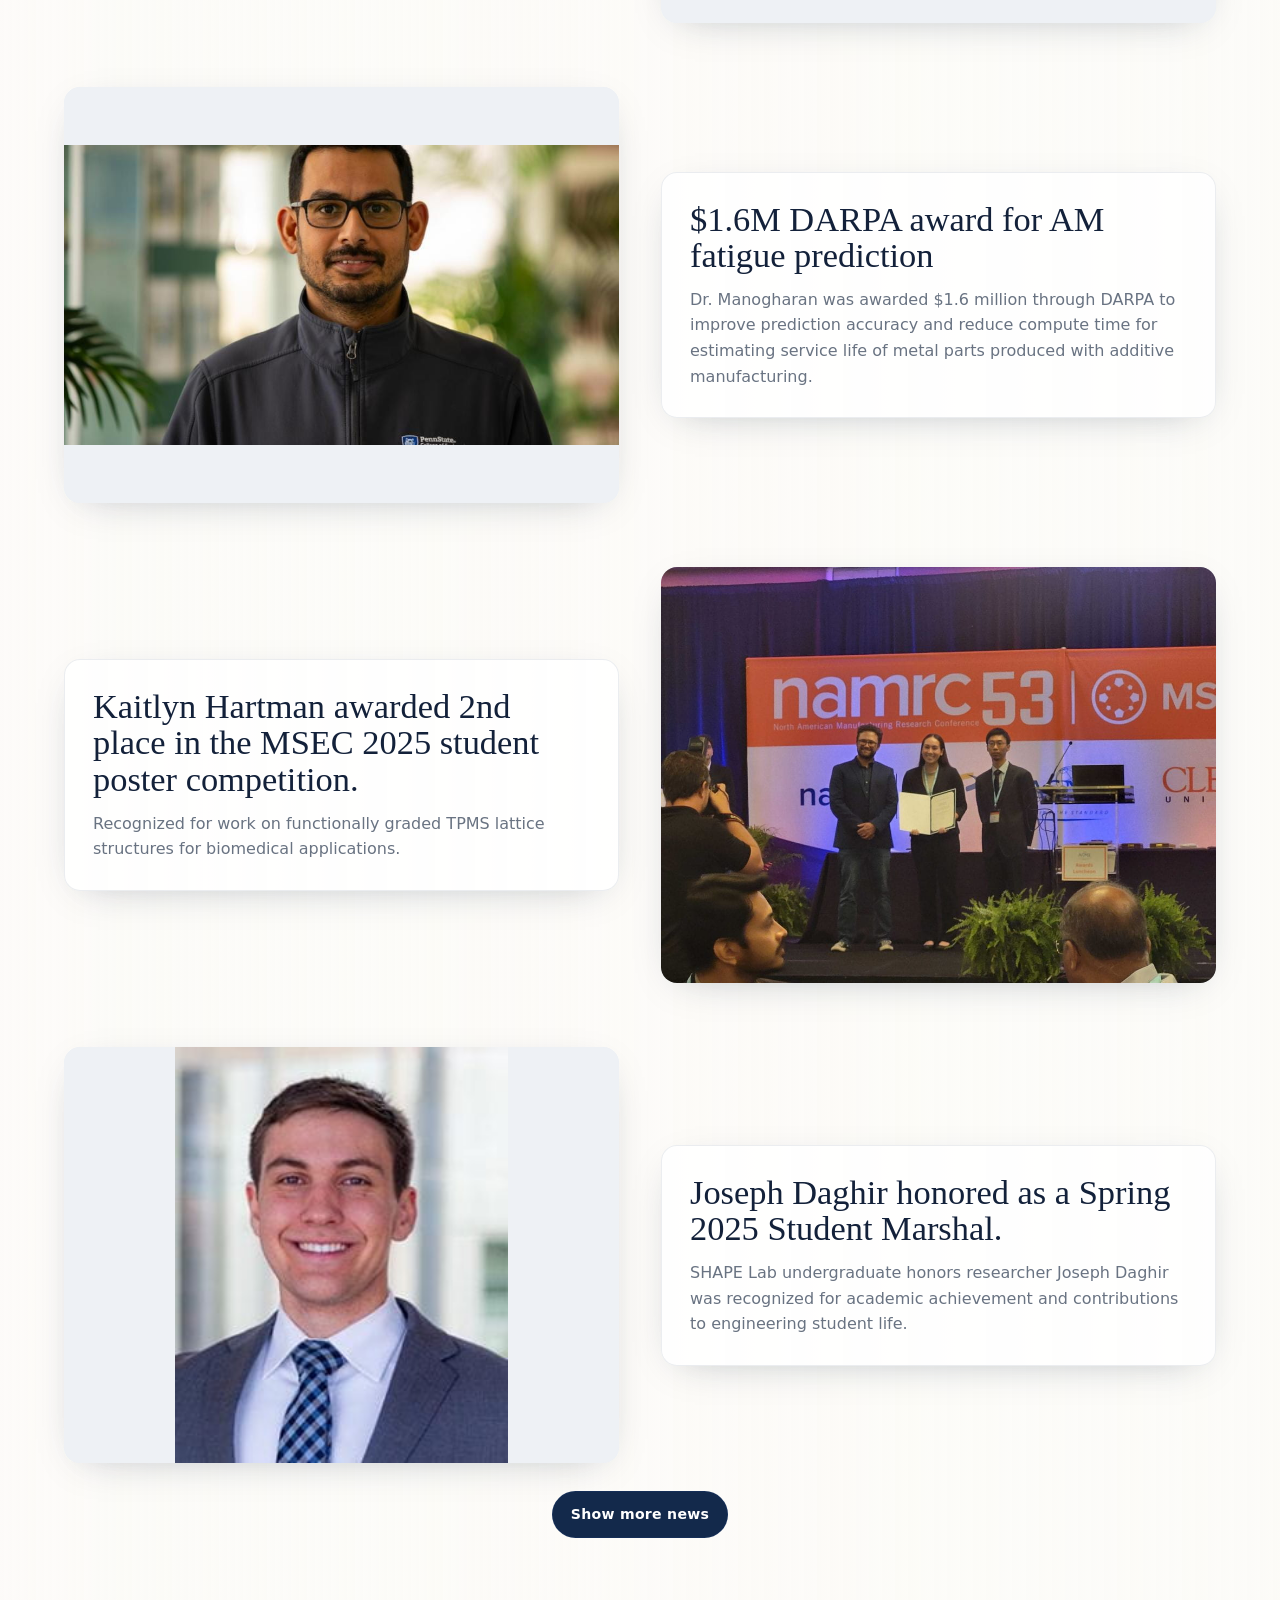
==== commit f8d18cd7: "update 6/12/26" ====
--- a/index.html
+++ b/index.html
@@ -1449,7 +1449,7 @@
           <img src="profile_photos/Guha.png" alt="Guha Manogharan" decoding="async" loading="lazy">
           <div>
             <h3>Guha Manogharan, Ph. D.</h3>
-            <p class="role">Co-Director, CIMP-3D &middot; Associate Professor, Department of Mechanical Engineering</p>
+            <p class="role">Co-Director, CIMP-3D &middot; Professor, Department of Mechanical Engineering</p>
             <p>Ph.D., Industrial Engineering, North Carolina State University<br>M.S., Industrial Engineering, North Carolina State University<br>B.Tech., Mechanical Engineering, SASTRA University, India</p>
             <p>Additive Manufacturing, Hybrid Manufacturing, Design Optimization, CNC Machining and Non-Traditional Machining, Biomedical Applications of AM and Metal Casting.</p>
             <div class="director-links" aria-label="Guha Manogharan links"><a href="mailto:gum53@psu.edu">Email</a><a href="https://scholar.google.com/citations?hl=en&amp;user=KcYleckAAAAJ" target="_blank" rel="noopener noreferrer">Scholar</a><a href="https://www.linkedin.com/in/guhamanogharan/" target="_blank" rel="noopener noreferrer">LinkedIn</a></div>
@@ -1484,7 +1484,7 @@
         <div class="team-group reveal">
           <h3 class="team-group-title">Research Engineers</h3>
           <div class="grid cards-4">
-            <article class="card profile-card"><div class="image-frame"><img src="profile_photos/Chris Carson.jpg" alt="Chris Carson" decoding="async" loading="lazy"></div><div class="card-body"><h4>Chris Carson</h4></div></article>
+            <article class="card profile-card"><div class="image-frame"><img src="profile_photos/Chris Carson.jpg" alt="Chris Carson" decoding="async" loading="lazy"></div><div class="card-body"><h4>Chris Carson</h4><div class="profile-links" aria-label="Chris Carson links"><a href="mailto:cfc5052@psu.edu">Email</a></div></div></article>
           </div>
         </div>
 
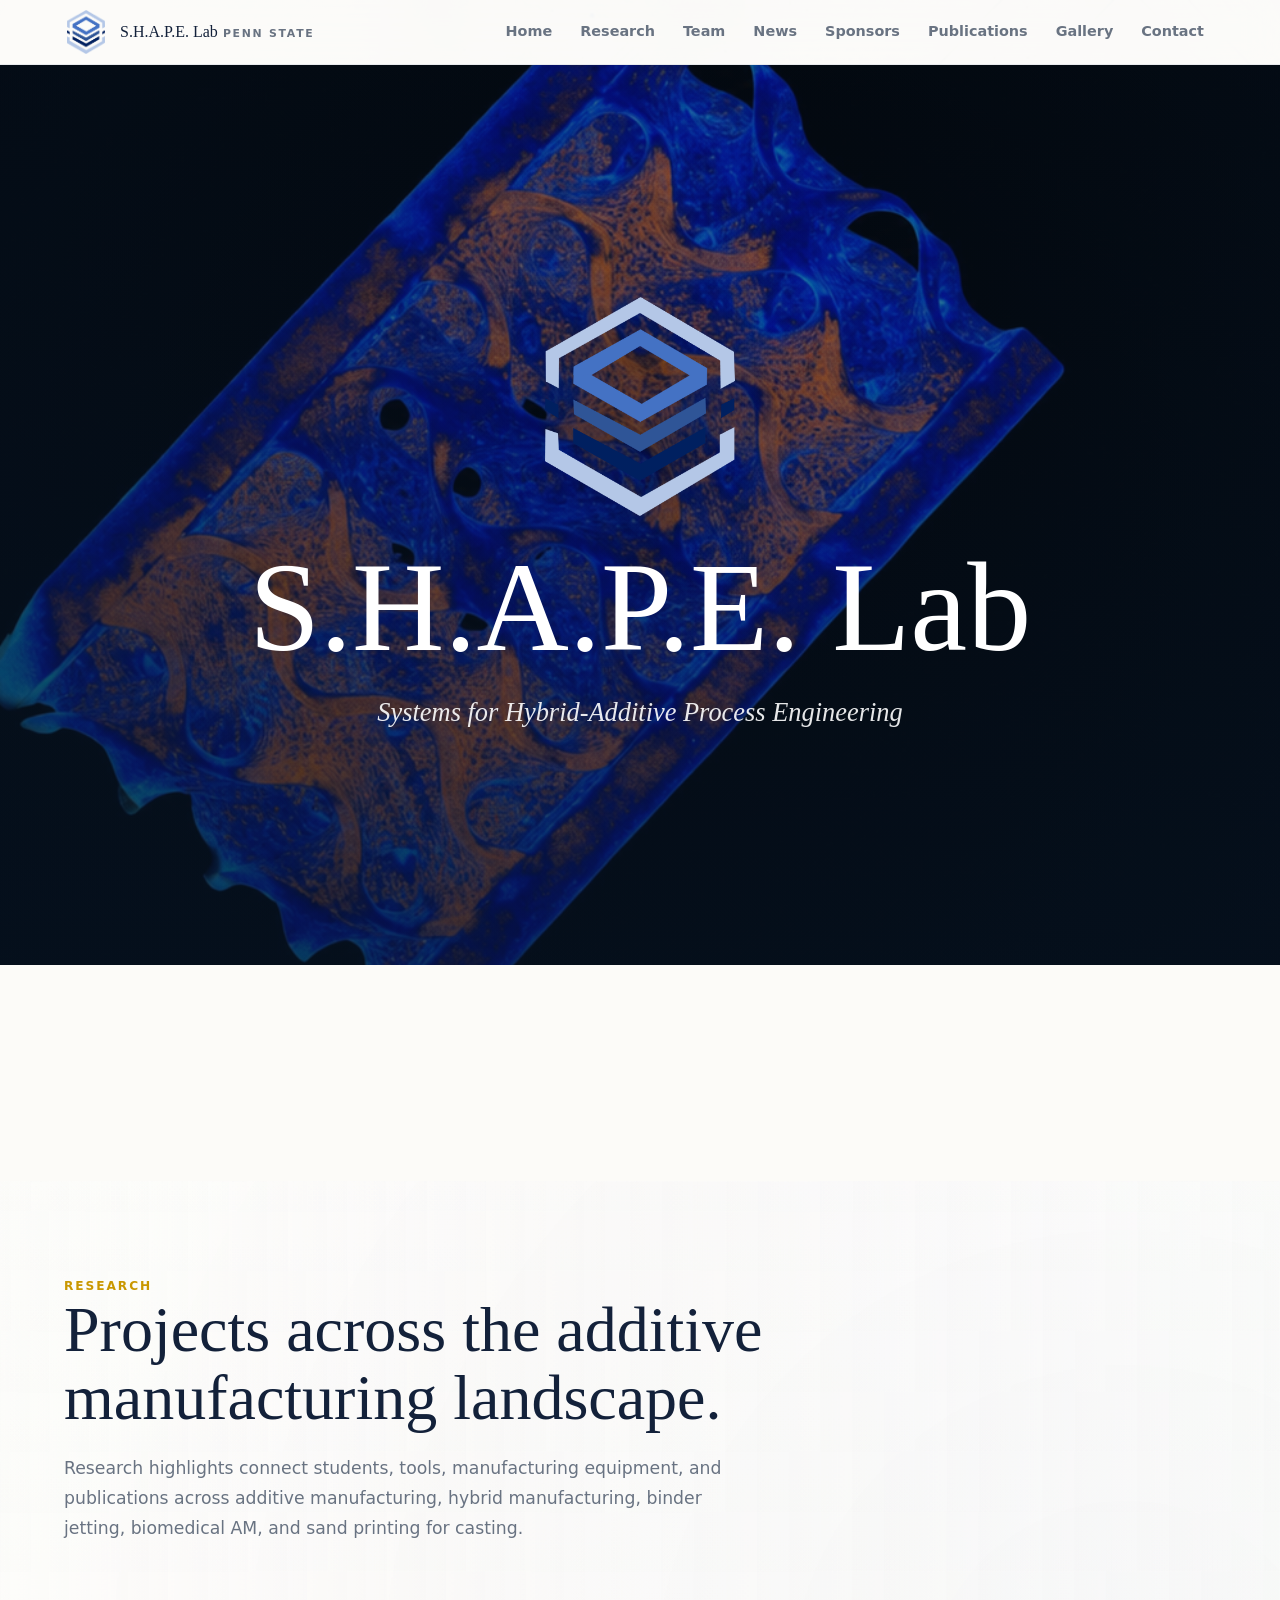
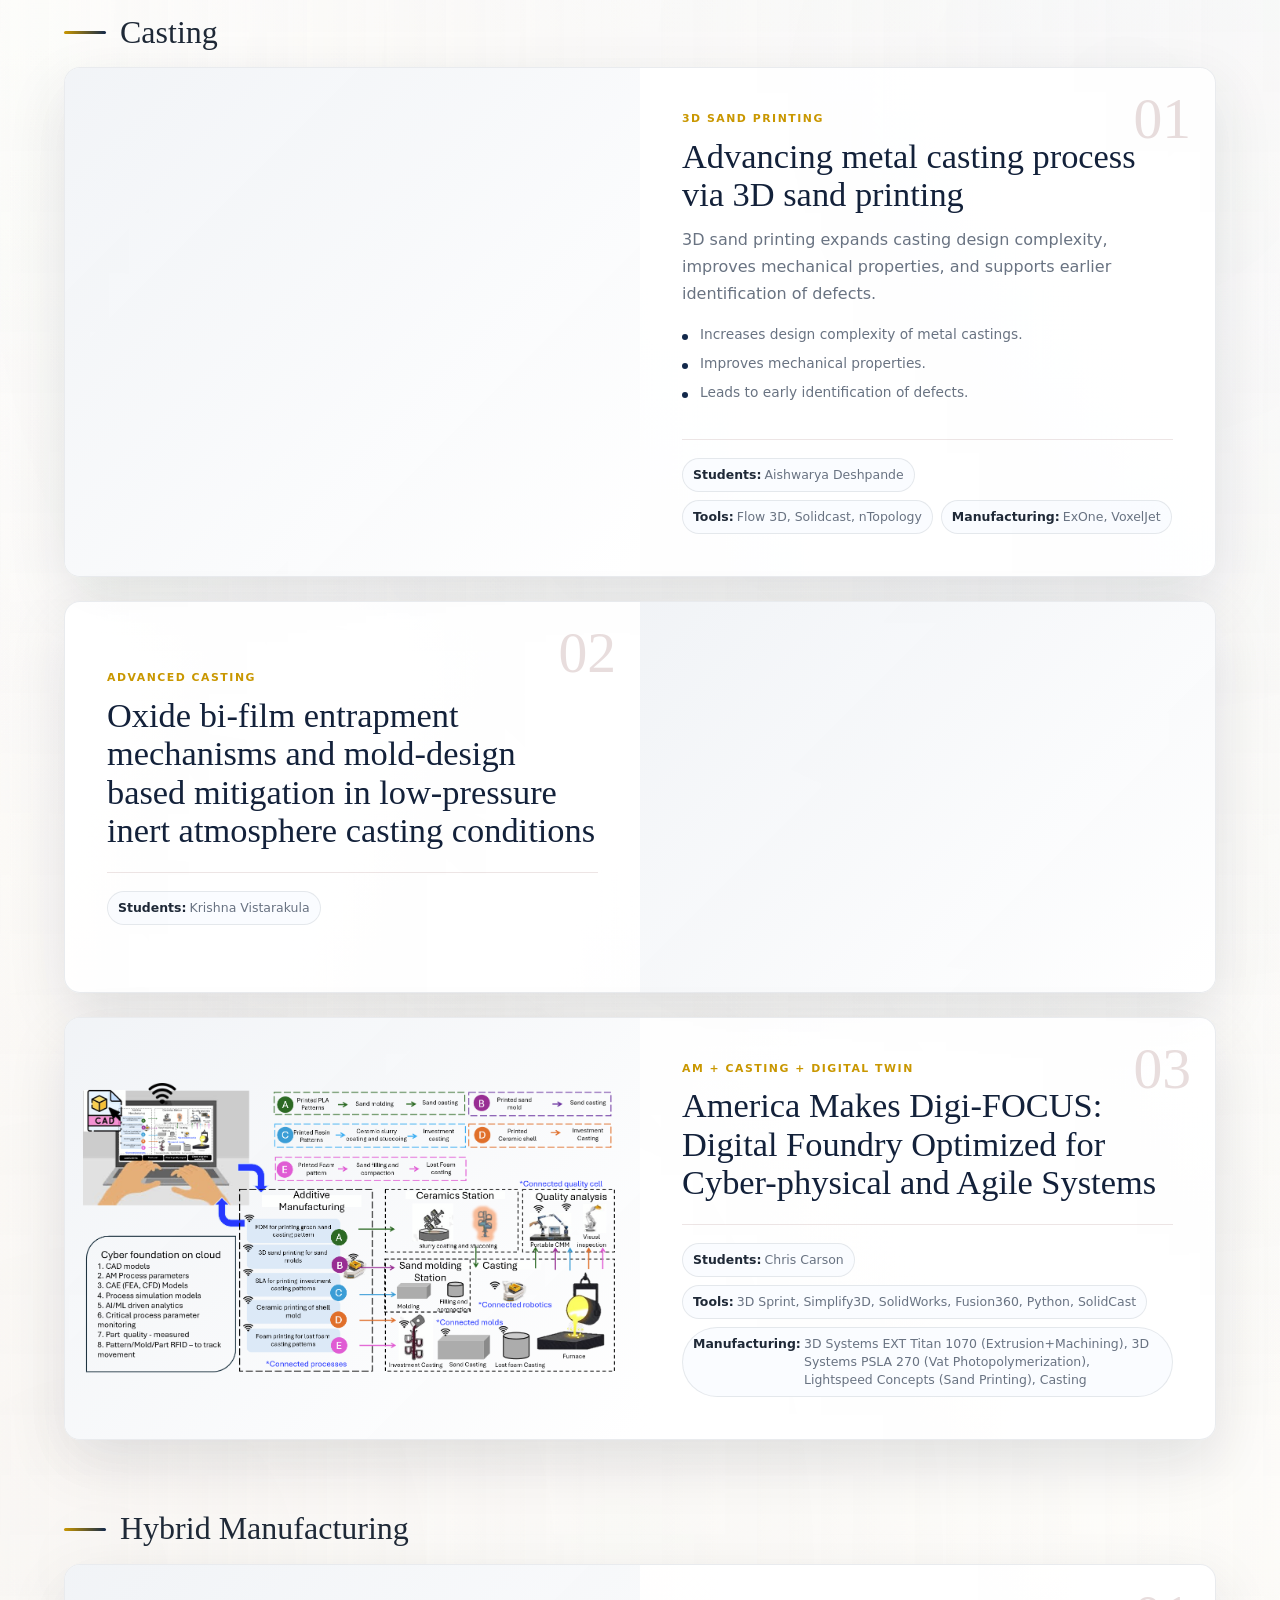
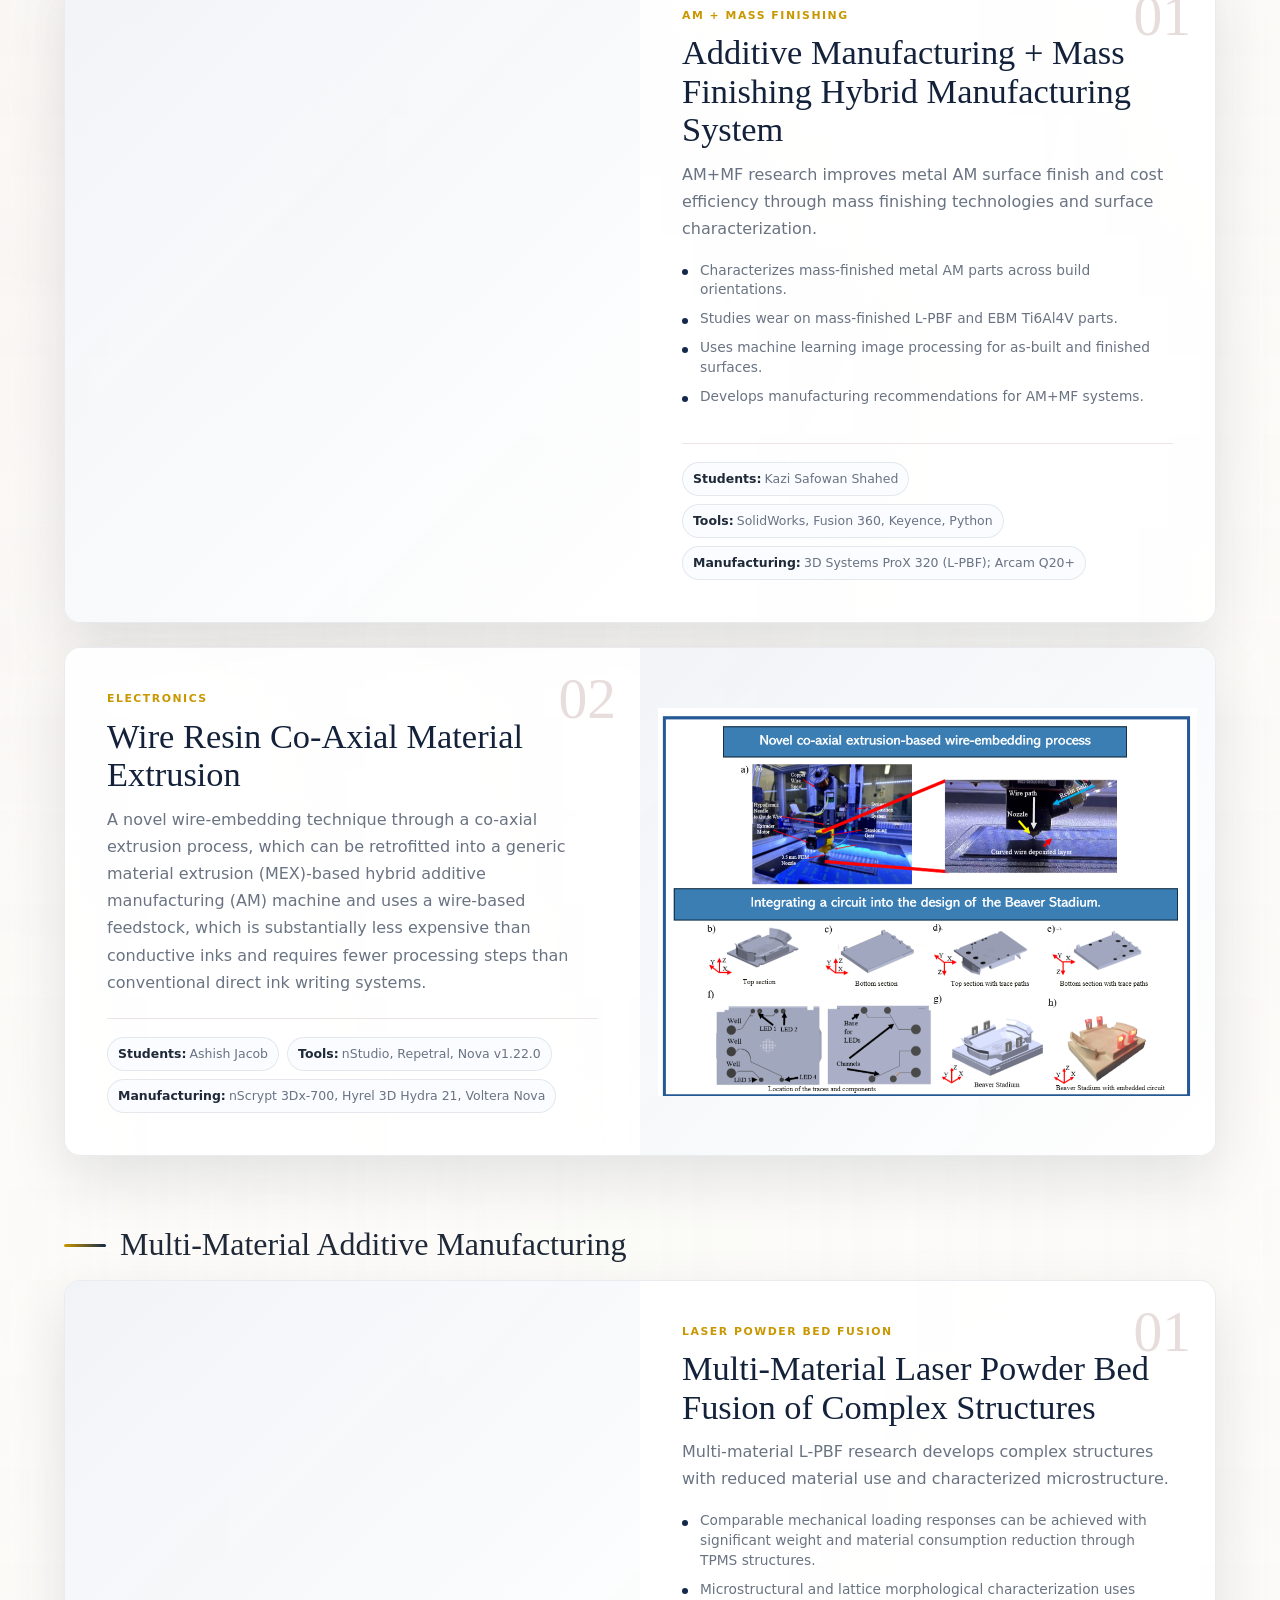
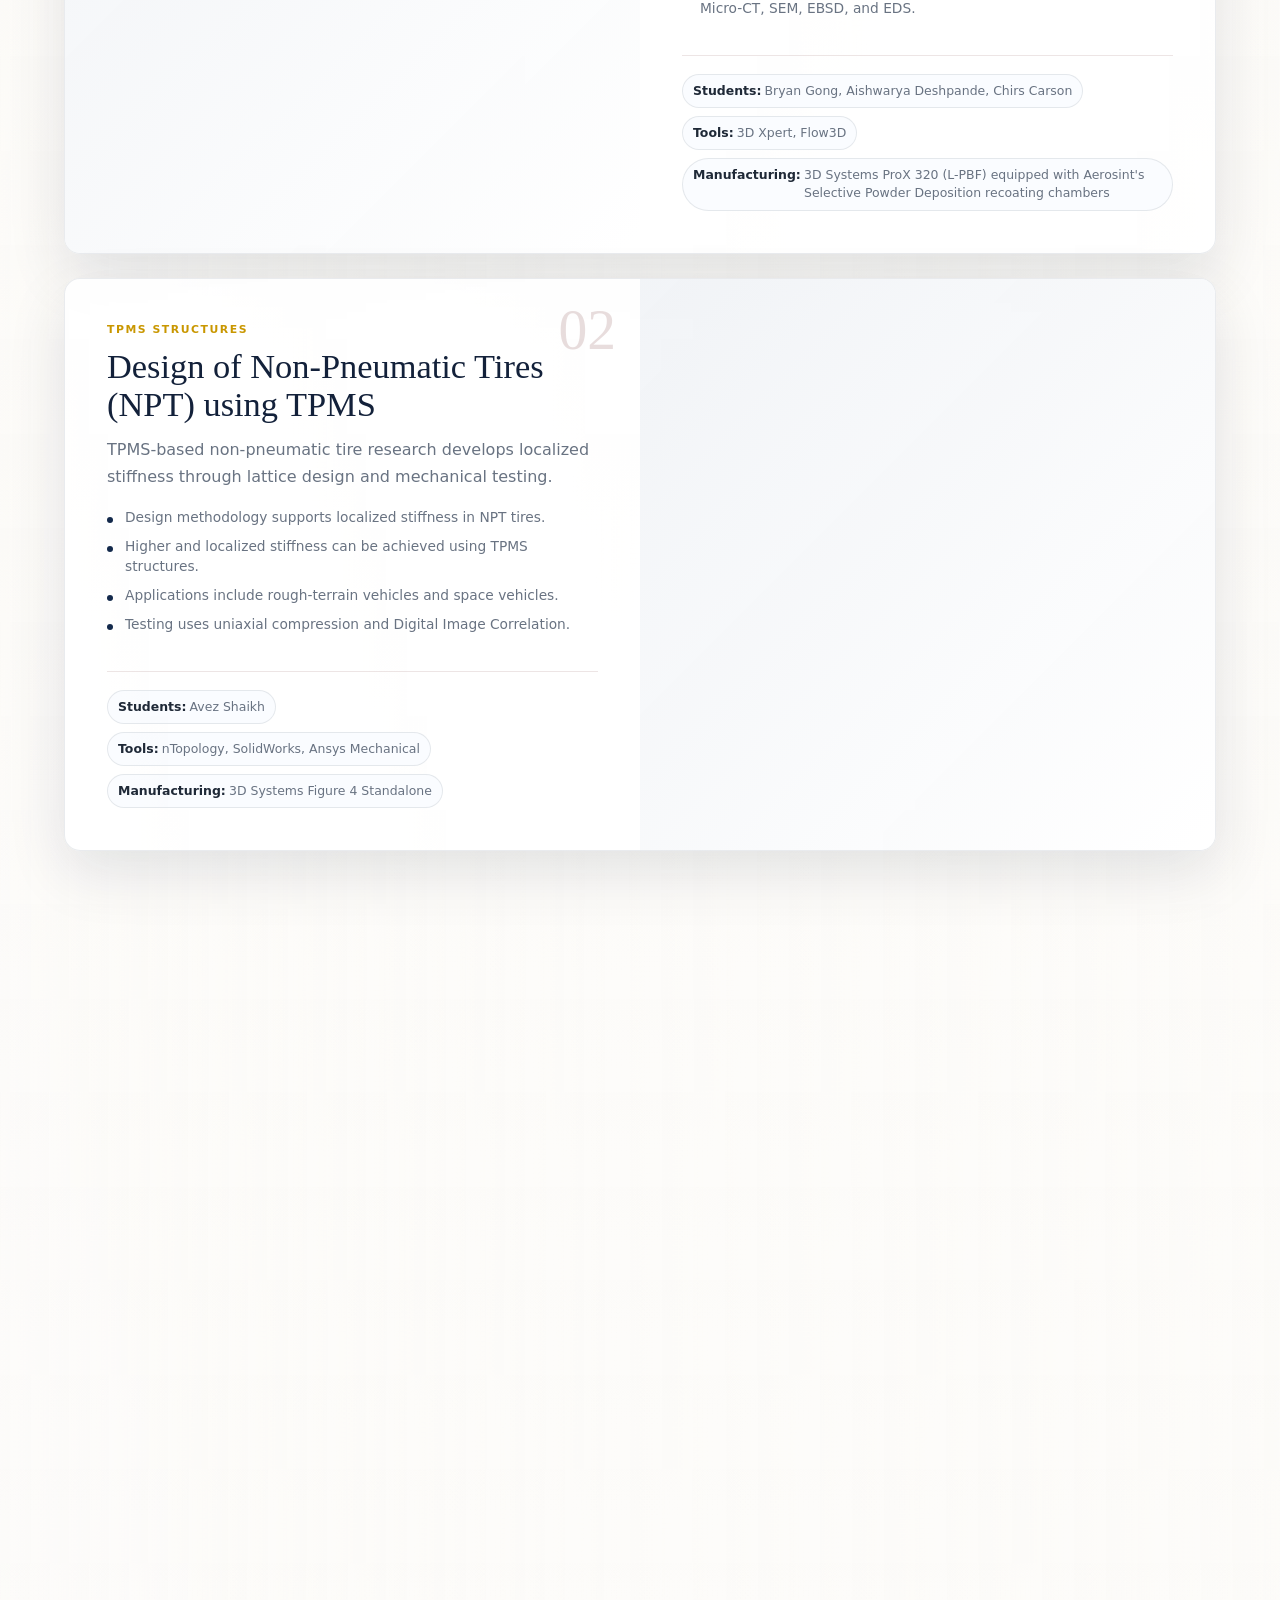
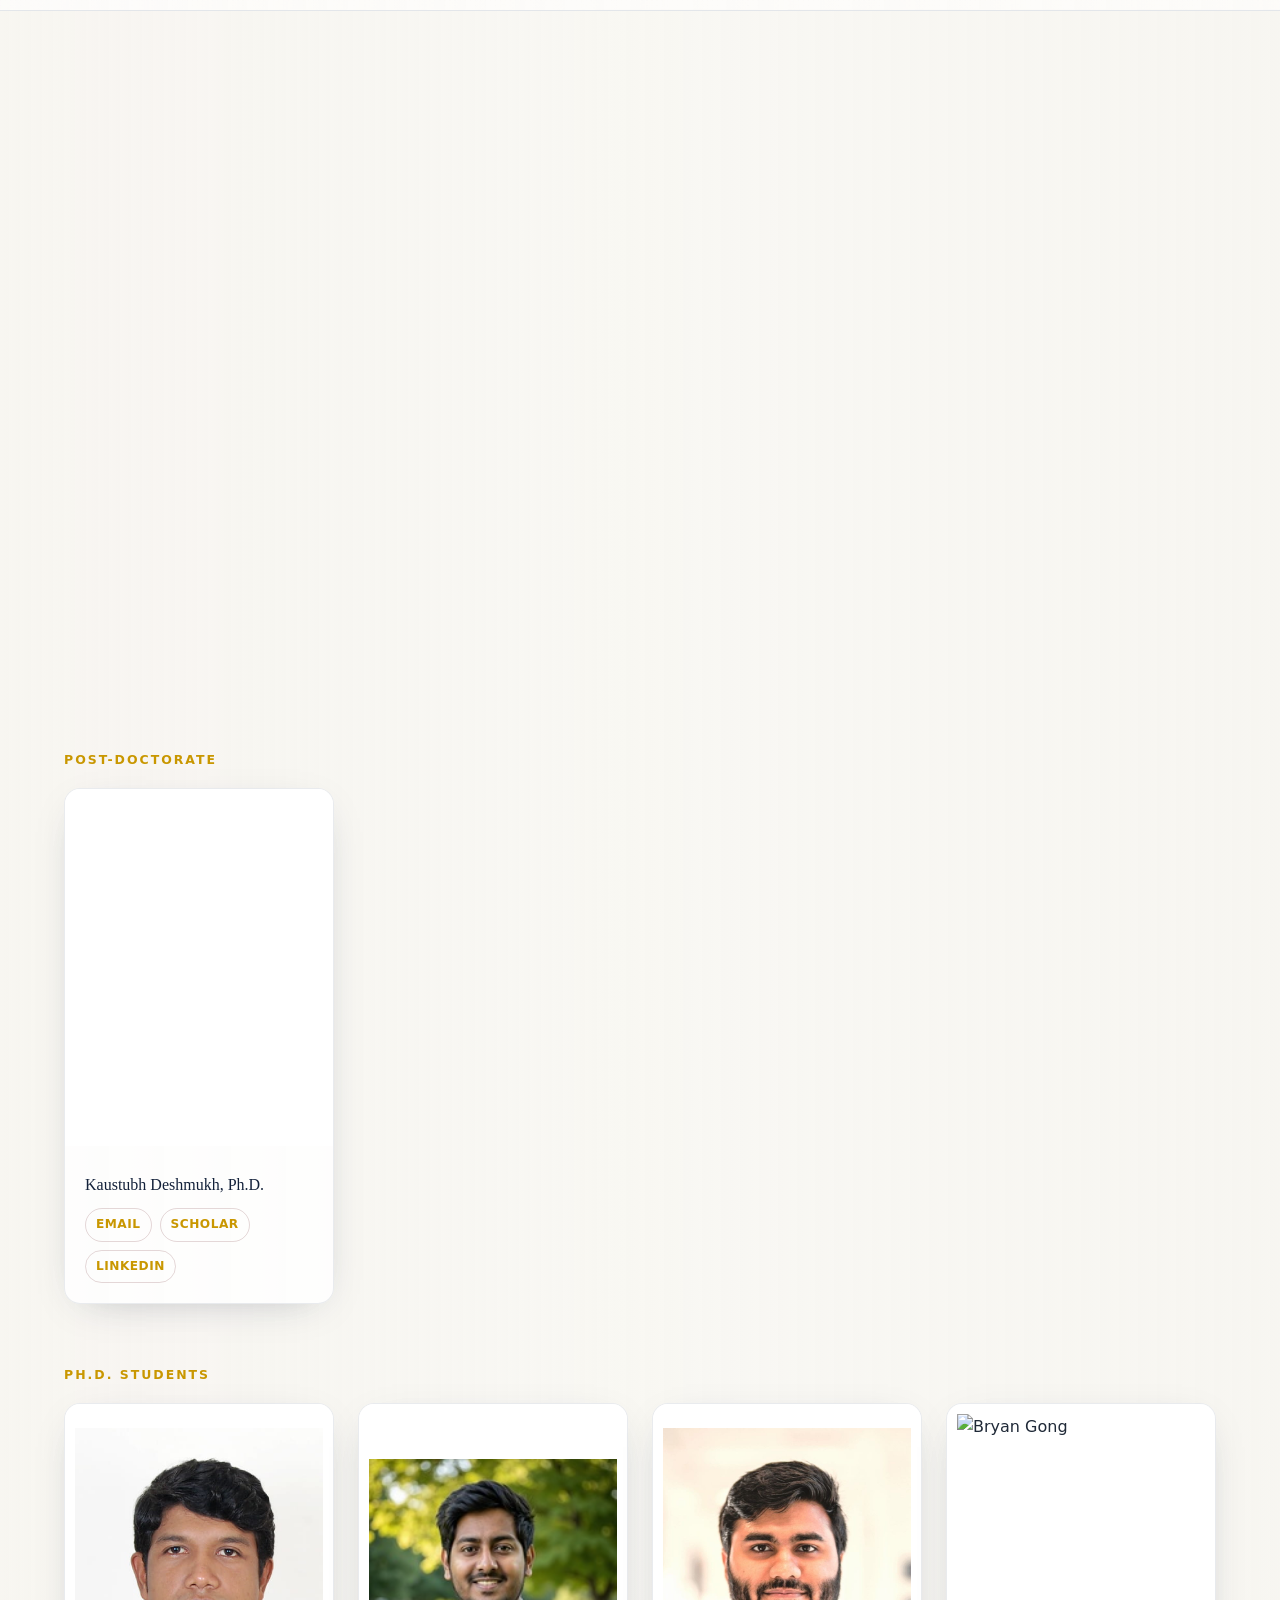
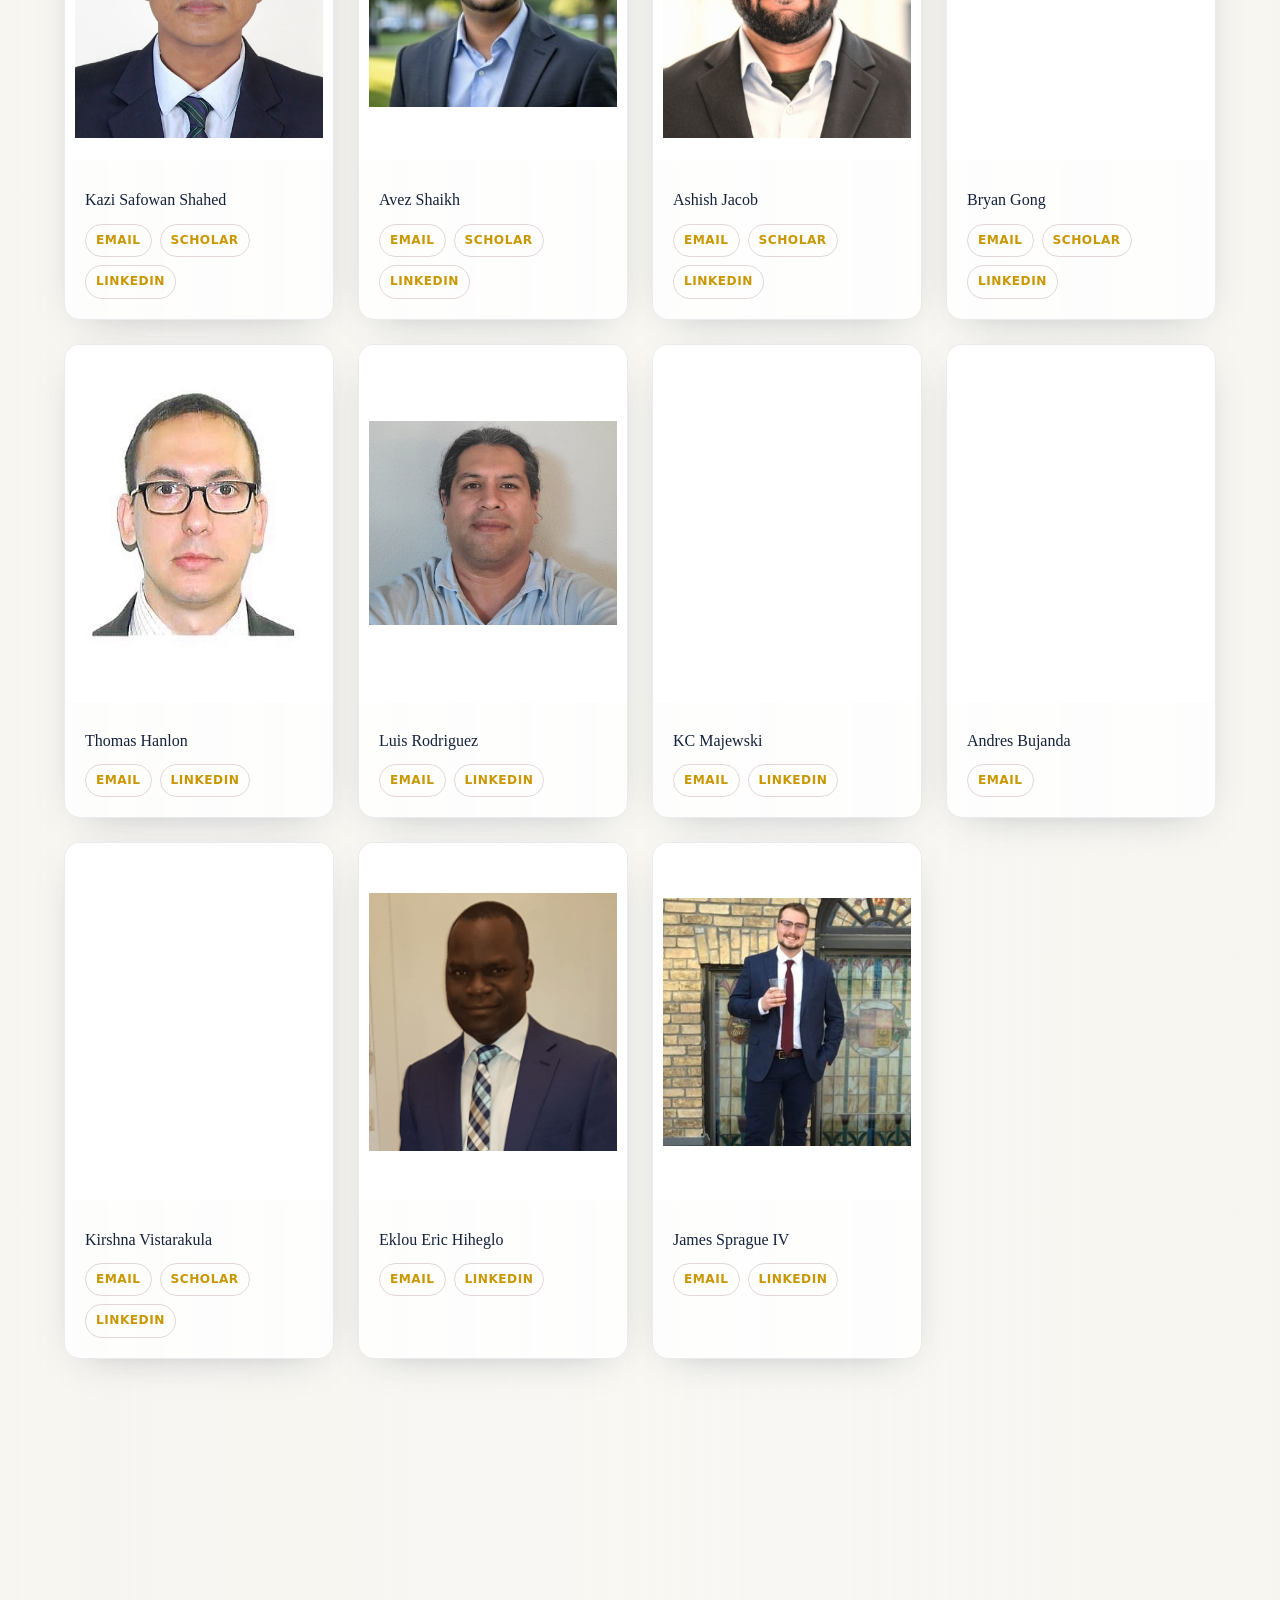
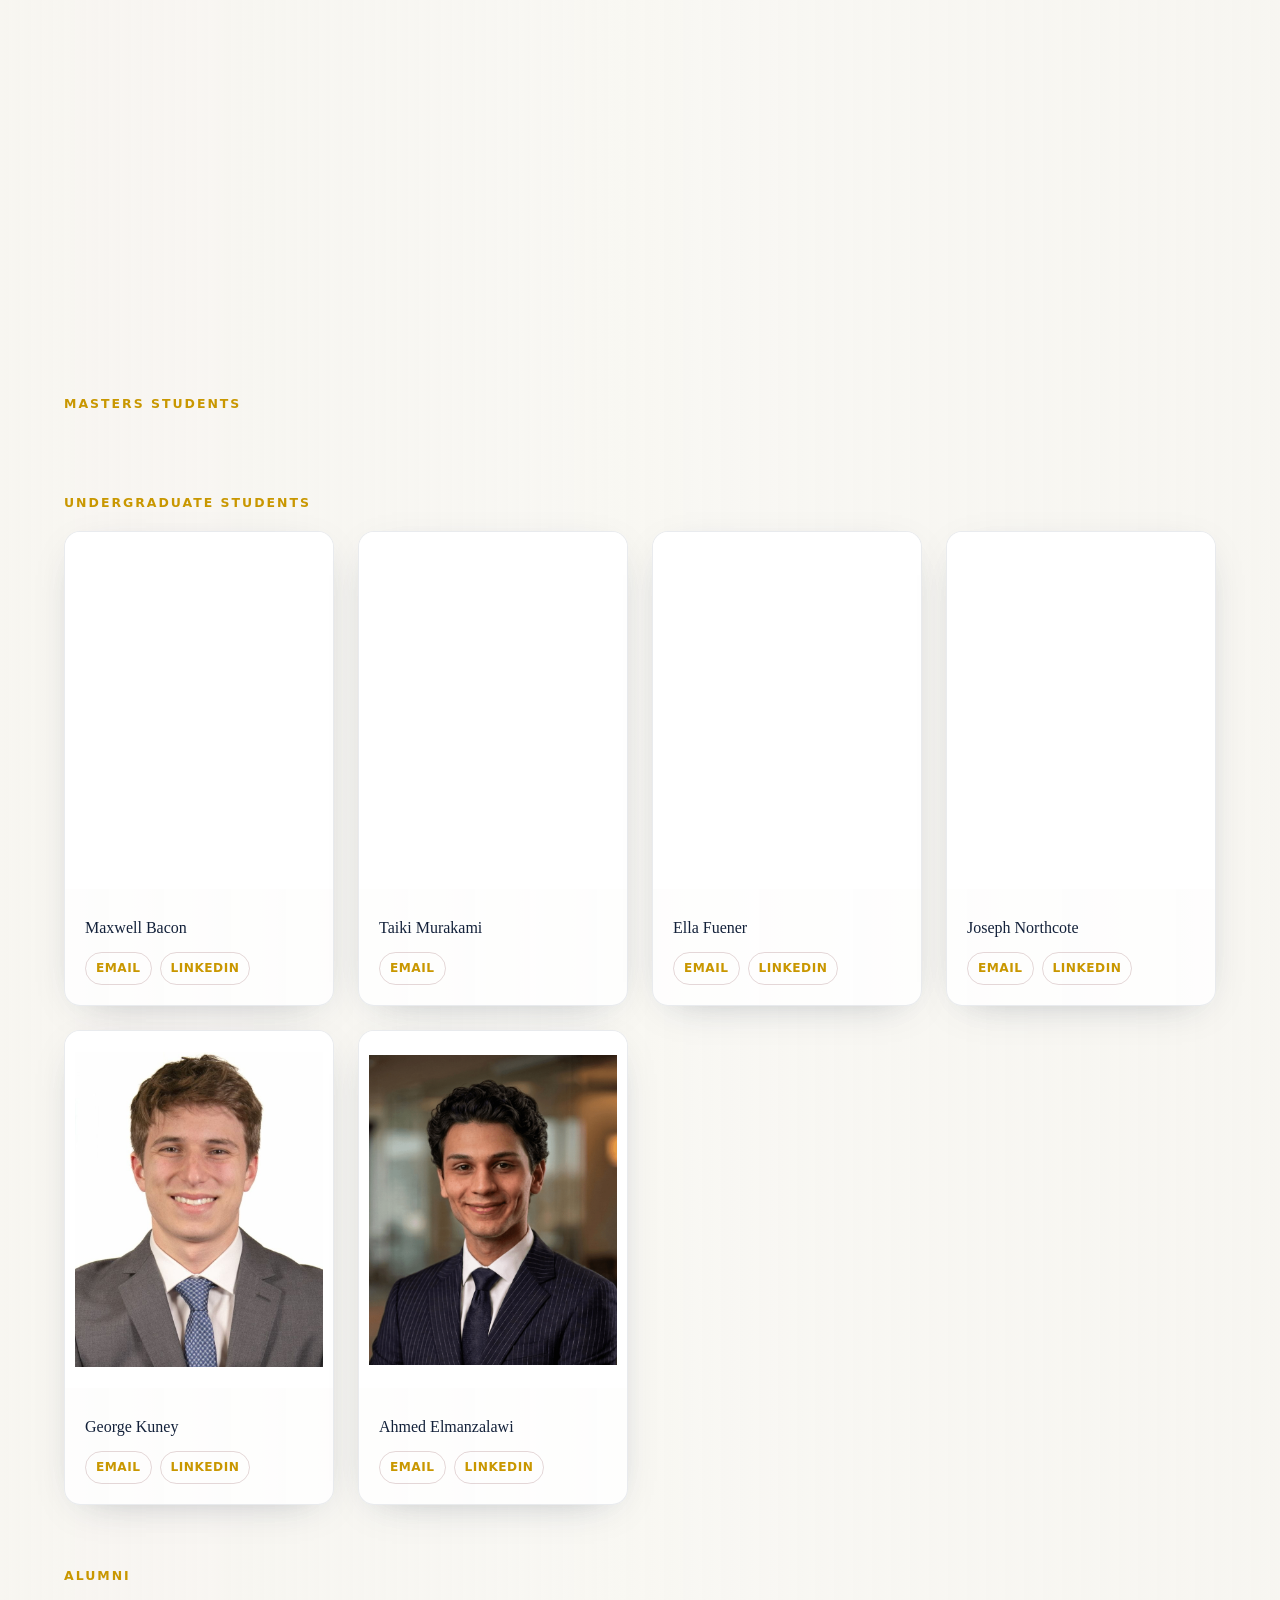
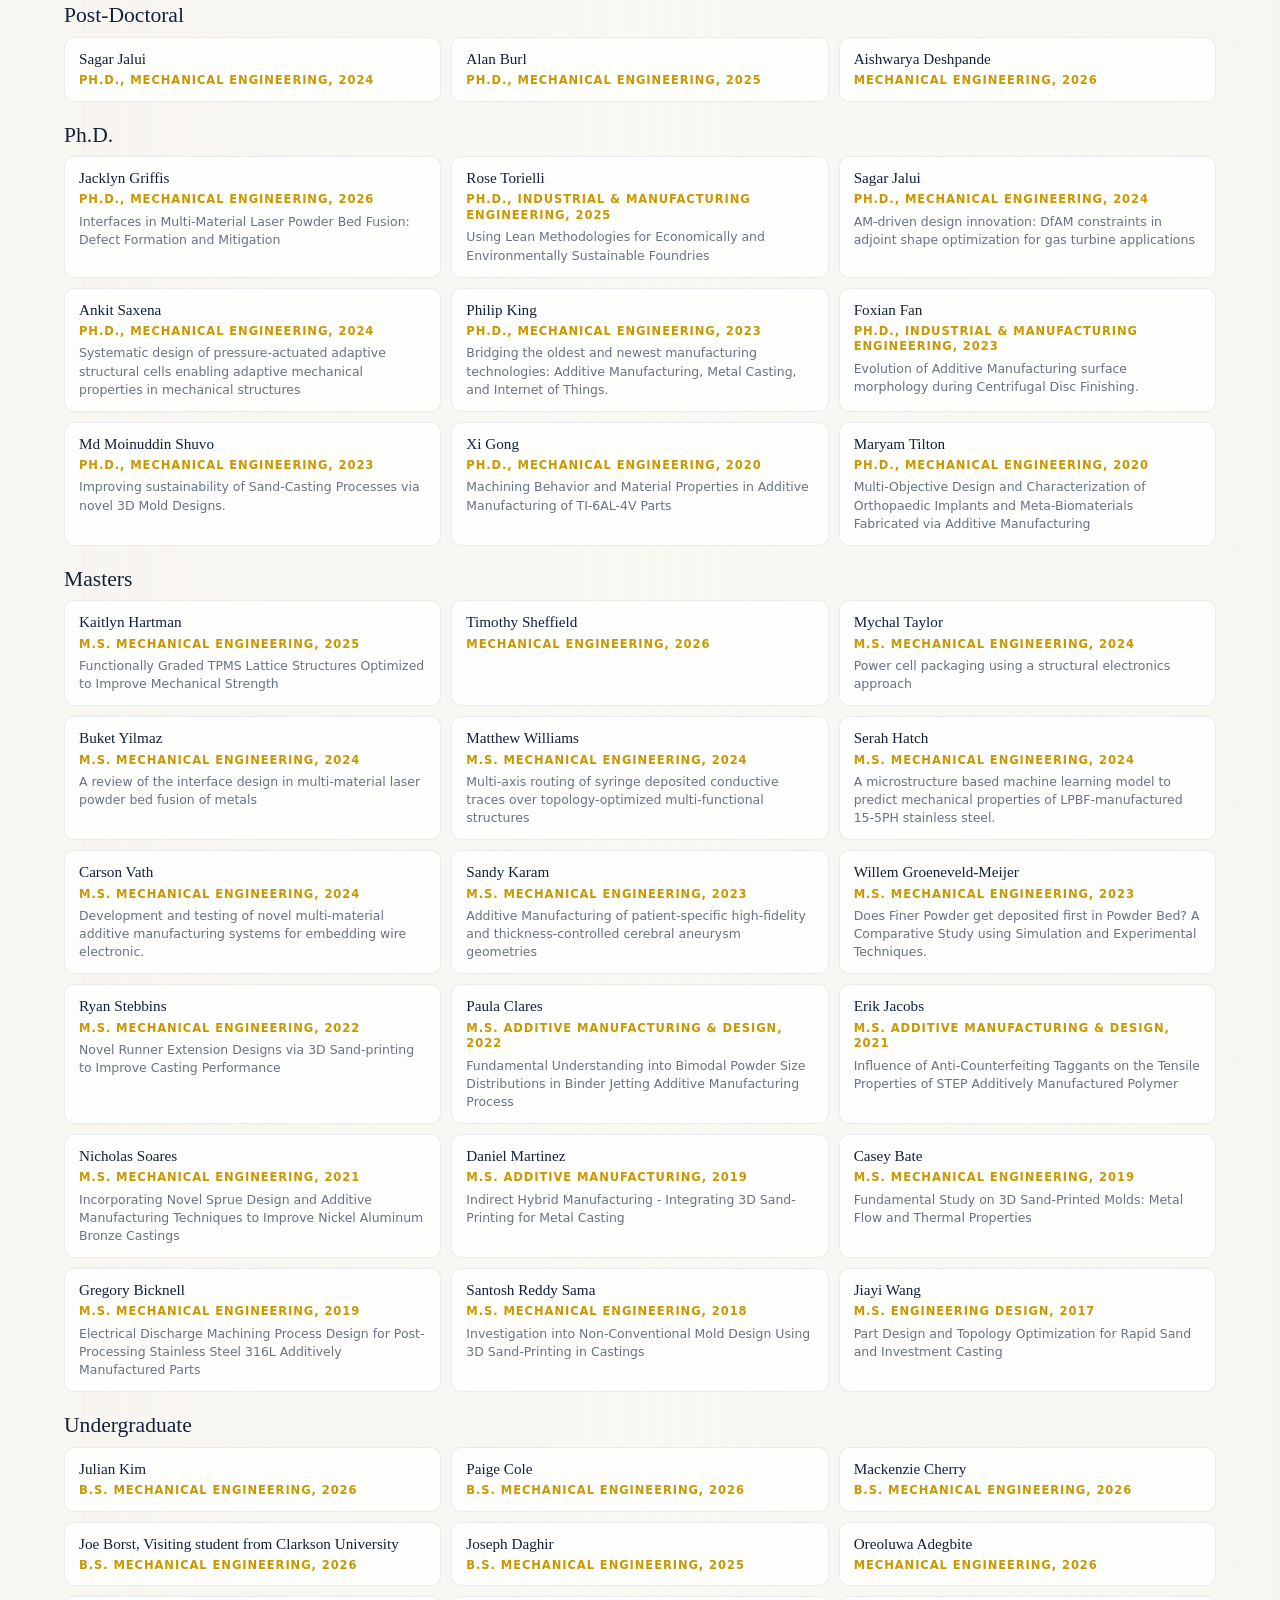
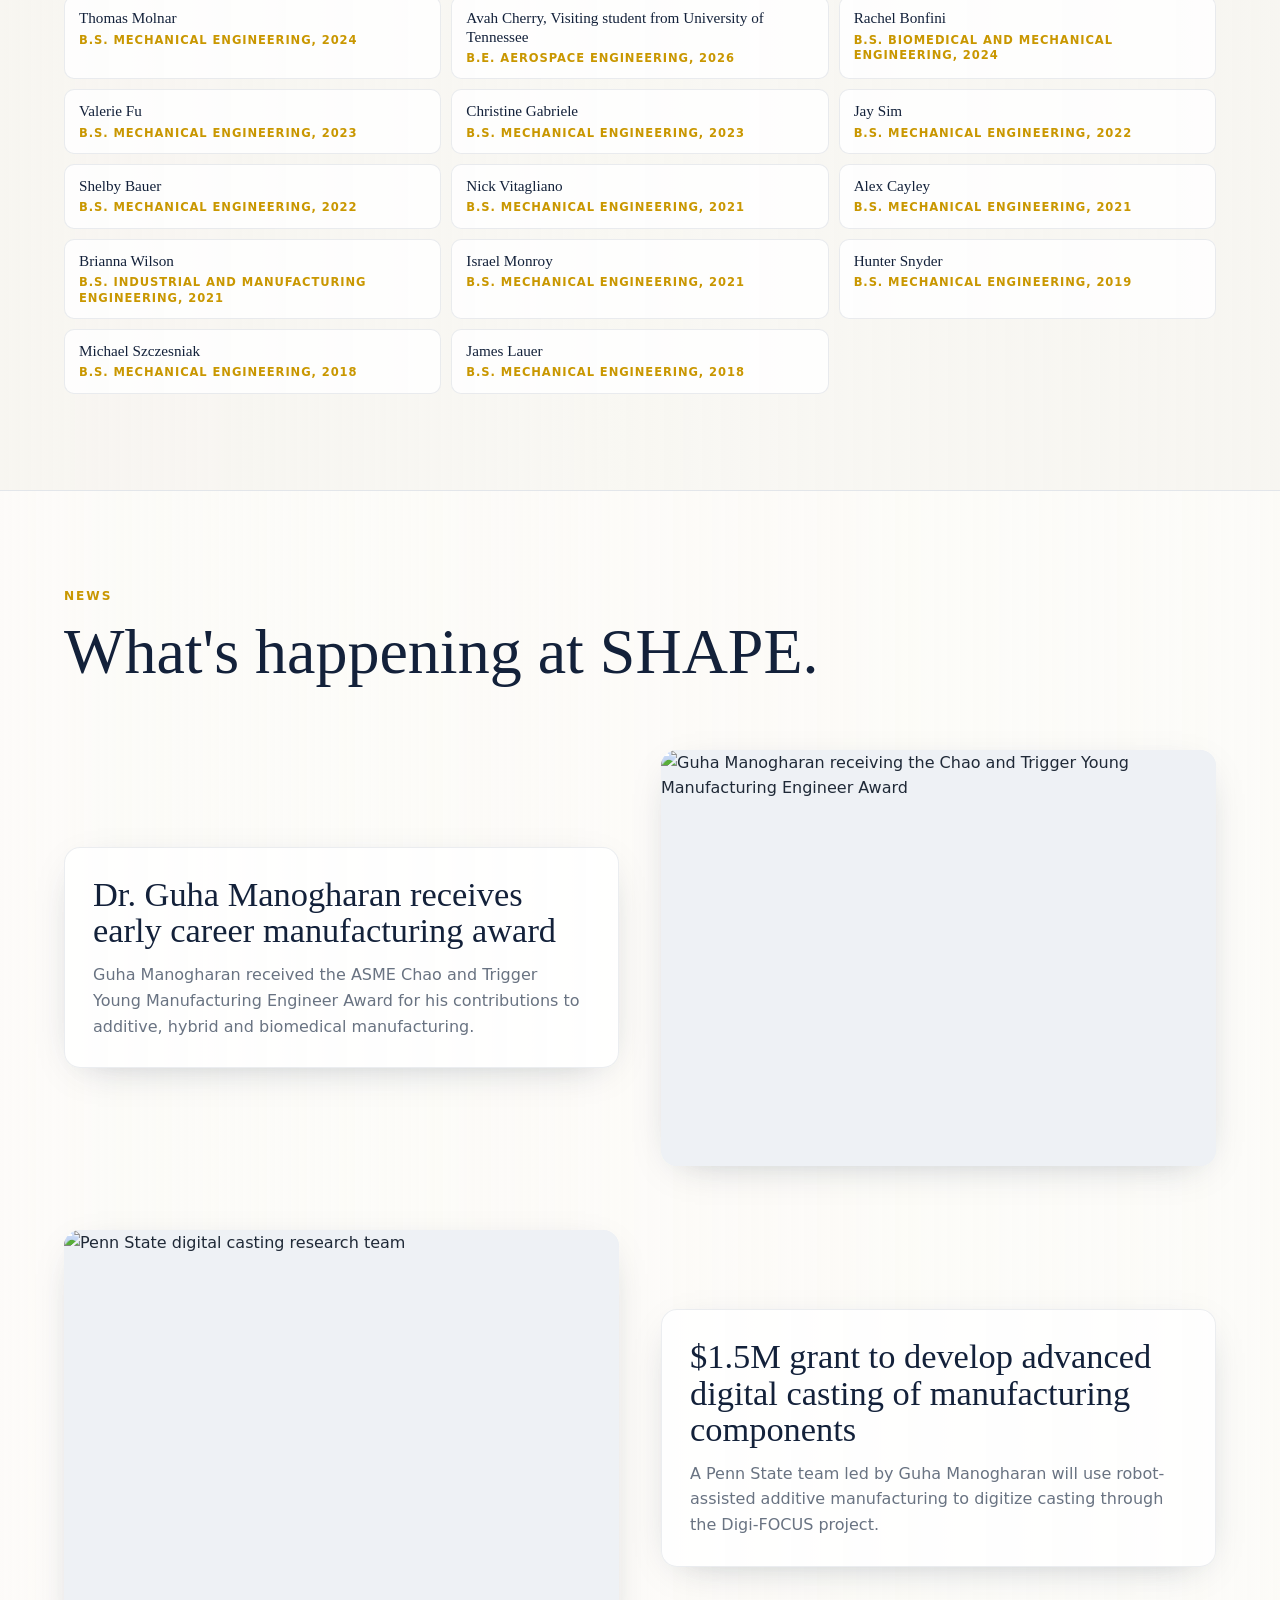
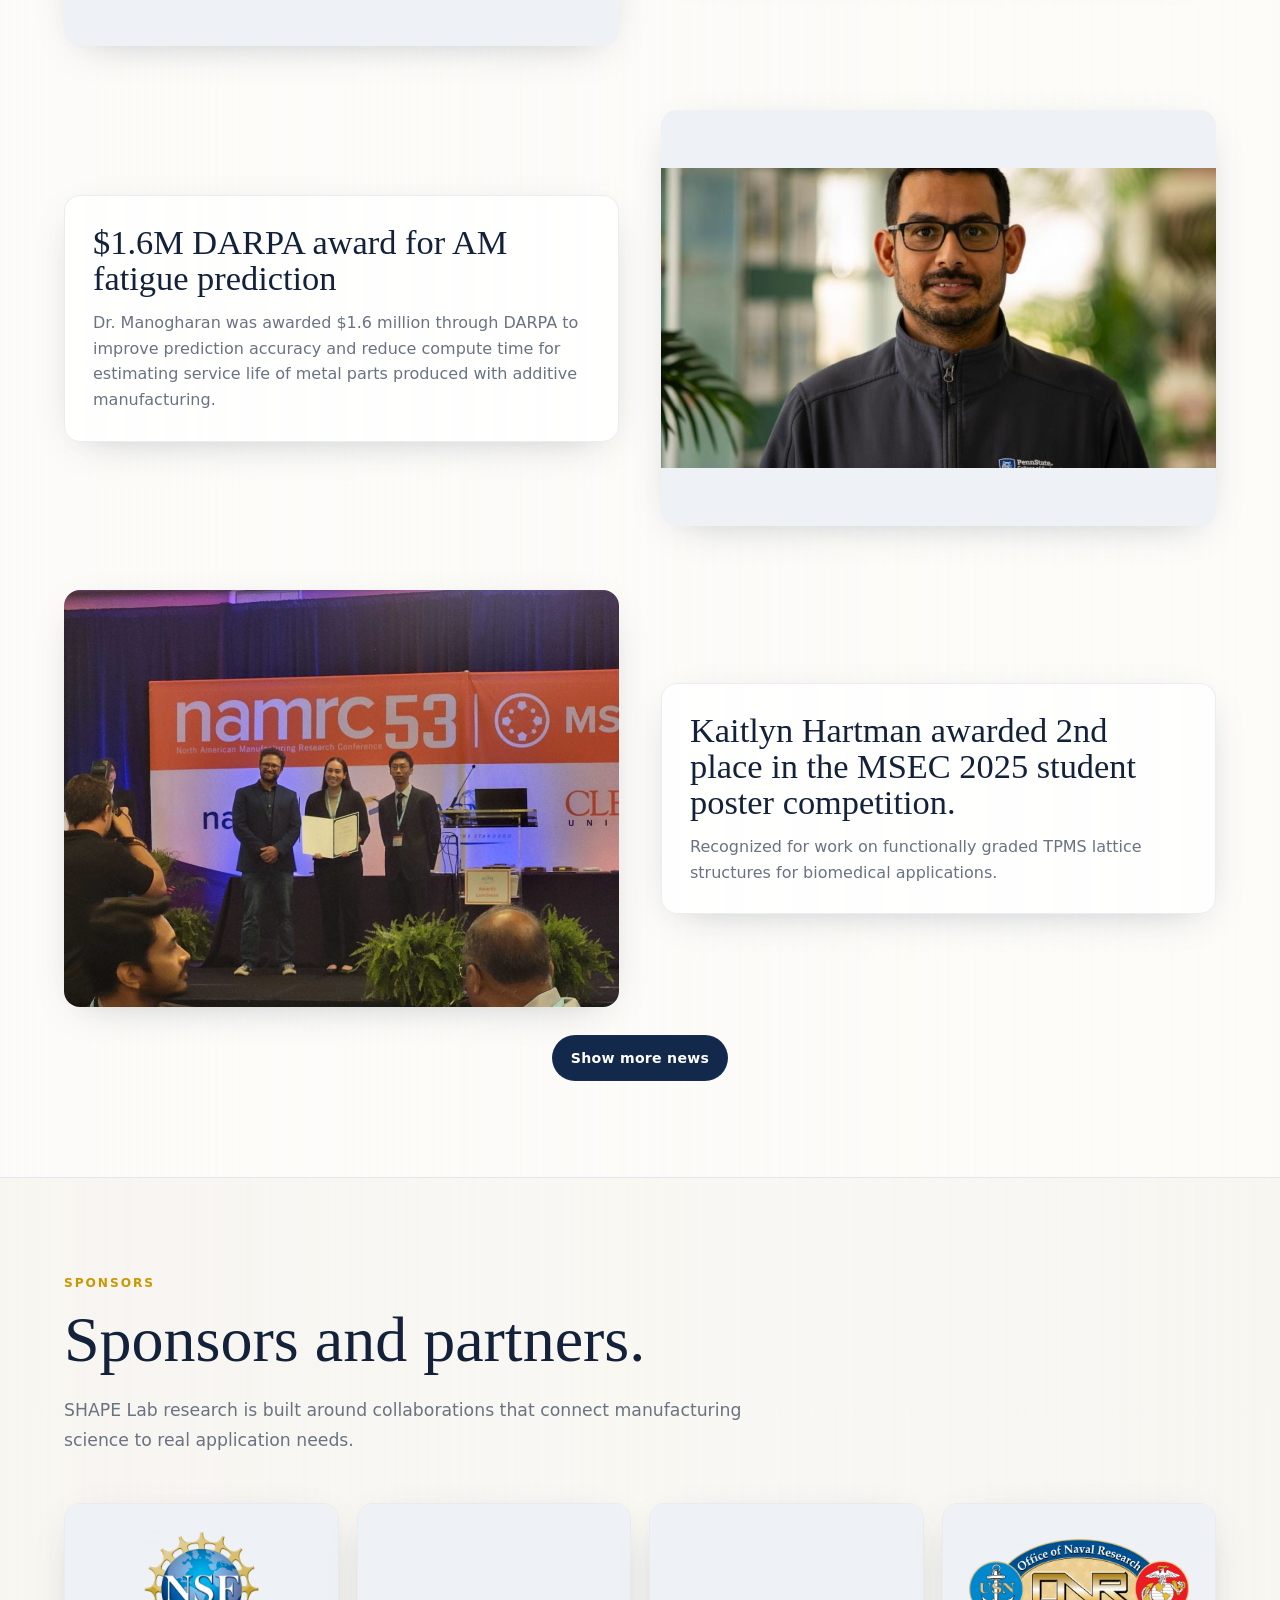
==== commit 8cdbf808: "10/16/26" ====
--- a/index.html
+++ b/index.html
@@ -1459,7 +1459,6 @@
         <div class="team-group reveal">
           <h3 class="team-group-title">Post-Doctorate</h3>
           <div class="grid cards-4">
-            <article class="card profile-card"><div class="image-frame"><img src="profile_photos/Aish.jpg" alt="Aishwarya Deshpande" decoding="async" loading="lazy"></div><div class="card-body"><h4>Aishwarya Deshpande, Ph.D.</h4><div class="profile-links" aria-label="Aishwarya Deshpande links"><a href="mailto:aad6034@psu.edu">Email</a><a href="https://scholar.google.com/citations?hl=en&amp;user=ef_GbGwAAAAJ" target="_blank" rel="noopener noreferrer">Scholar</a><a href="https://www.linkedin.com/in/aishwarya-deshpande-504b33177/" target="_blank" rel="noopener noreferrer">LinkedIn</a></div></div></article>
             <article class="card profile-card"><div class="image-frame"><img src="profile_photos/Kaustubh.jpg" alt="Kaustubh Deshmukh" decoding="async" loading="lazy"></div><div class="card-body"><h4>Kaustubh Deshmukh, Ph.D.</h4><div class="profile-links" aria-label="Kaustubh Deshmukh links"><a href="mailto:kvd25@psu.edu">Email</a><a href="https://scholar.google.com/citations?user=e4NY0-cAAAAJ&amp;hl=en&amp;authuser=3" target="_blank" rel="noopener noreferrer">Scholar</a><a href="https://www.linkedin.com/in/kaustub-deshmukh" target="_blank" rel="noopener noreferrer">LinkedIn</a></div></div></article>
           </div>
         </div>
@@ -1491,14 +1490,12 @@
         <div class="team-group reveal">
           <h3 class="team-group-title">Masters Students</h3>
           <div class="grid cards-4">
-            <article class="card profile-card"><div class="image-frame"><img src="profile_photos/Timothy.jpg" alt="Timothy Sheffield" decoding="async" loading="lazy"></div><div class="card-body"><h4>Timothy Sheffield</h4><div class="profile-links" aria-label="Timothy Sheffield links"><a href="mailto:tss5561@psu.edu">Email</a><a href="https://www.linkedin.com/in/tim-sheffield/" target="_blank" rel="noopener noreferrer">LinkedIn</a></div></div></article>
           </div>
         </div>
 
         <div class="team-group reveal">
           <h3 class="team-group-title">Undergraduate Students</h3>
           <div class="grid cards-4">
-            <article class="card profile-card"><div class="image-frame"><img src="profile_photos/Ore.jpg" alt="Oreoluwa Adegbite" decoding="async" loading="lazy"></div><div class="card-body"><h4>Oreoluwa Adegbite</h4><div class="profile-links" aria-label="Oreoluwa Adegbite links"><a href="mailto:oia5149@psu.edu">Email</a><a href="https://www.linkedin.com/in/oreoluwa-adegbite/" target="_blank" rel="noopener noreferrer">LinkedIn</a></div></div></article>
             <article class="card profile-card"><div class="image-frame"><img src="profile_photos/Max.jpg" alt="Maxwell Bacon" decoding="async" loading="lazy"></div><div class="card-body"><h4>Maxwell Bacon</h4><div class="profile-links" aria-label="Maxwell Bacon links"><a href="mailto:mrb6723@psu.edu">Email</a><a href="https://www.linkedin.com/in/maxwell-bacon-me/" target="_blank" rel="noopener noreferrer">LinkedIn</a></div></div></article>
             <article class="card profile-card"><div class="image-frame"><img src="profile_photos/Taiki.jpg" alt="Taiki Murakami" decoding="async" loading="lazy"></div><div class="card-body"><h4>Taiki Murakami</h4><div class="profile-links" aria-label="Taiki Murakami links"><a href="mailto:tbm5711@psu.edu">Email</a></div></div></article>
             <article class="card profile-card"><div class="image-frame"><img src="profile_photos/Ella.png" alt="Ella Fuener" decoding="async" loading="lazy"></div><div class="card-body"><h4>Ella Fuener</h4><div class="profile-links" aria-label="Ella Fuener links"><a href="mailto:erf5323@psu.edu">Email</a><a href="https://www.linkedin.com/in/ella-fuener-a3a327290/" target="_blank" rel="noopener noreferrer">LinkedIn</a></div></div></article>
@@ -1516,6 +1513,7 @@
               <div class="alumni-grid">
                 <article class="card alumni-card"><div class="card-body"><h4>Sagar Jalui</h4><p class="degree">Ph.D., Mechanical Engineering, 2024</p></div></article>
                 <article class="card alumni-card"><div class="card-body"><h4>Alan Burl</h4><p class="degree">Ph.D., Mechanical Engineering, 2025</p></div></article>
+                <article class="card alumni-card"><div class="card-body"><h4>Aishwarya Deshpande</h4><p class="degree">Mechanical Engineering, 2026</p></div></article>
               </div>
             </section>
             <section class="alumni-category" aria-labelledby="alumni-phd">
@@ -1536,6 +1534,7 @@
               <h4 id="alumni-masters" class="alumni-category-title">Masters</h4>
               <div class="alumni-grid">
                 <article class="card alumni-card"><div class="card-body"><h4>Kaitlyn Hartman</h4><p class="degree">M.S. Mechanical Engineering, 2025</p><p class="thesis">Functionally Graded TPMS Lattice Structures Optimized to Improve Mechanical Strength</p></div></article>
+                <article class="card alumni-card"><div class="card-body"><h4>Timothy Sheffield</h4><p class="degree">Mechanical Engineering, 2026</p></div></article>
                 <article class="card alumni-card"><div class="card-body"><h4>Mychal Taylor</h4><p class="degree">M.S. Mechanical Engineering, 2024</p><p class="thesis">Power cell packaging using a structural electronics approach</p></div></article>
                 <article class="card alumni-card"><div class="card-body"><h4>Buket Yilmaz</h4><p class="degree">M.S. Mechanical Engineering, 2024</p><p class="thesis">A review of the interface design in multi-material laser powder bed fusion of metals</p></div></article>
                 <article class="card alumni-card"><div class="card-body"><h4>Matthew Williams</h4><p class="degree">M.S. Mechanical Engineering, 2024</p><p class="thesis">Multi-axis routing of syringe deposited conductive traces over topology-optimized multi-functional structures</p></div></article>
@@ -1562,6 +1561,7 @@
                 <article class="card alumni-card"><div class="card-body"><h4>Mackenzie Cherry</h4><p class="degree">B.S. Mechanical Engineering, 2026</p></div></article>
                 <article class="card alumni-card"><div class="card-body"><h4>Joe Borst, Visiting student from Clarkson University</h4><p class="degree">B.S. Mechanical Engineering, 2026</p></div></article>
                 <article class="card alumni-card"><div class="card-body"><h4>Joseph Daghir</h4><p class="degree">B.S. Mechanical Engineering, 2025</p></div></article>
+                <article class="card alumni-card"><div class="card-body"><h4>Oreoluwa Adegbite</h4><p class="degree">Mechanical Engineering, 2026</p></div></article>
                 <article class="card alumni-card"><div class="card-body"><h4>Thomas Molnar</h4><p class="degree">B.S. Mechanical Engineering, 2024</p></div></article>
                 <article class="card alumni-card"><div class="card-body"><h4>Avah Cherry, Visiting student from University of Tennessee</h4><p class="degree">B.E. Aerospace Engineering, 2026</p></div></article>
                 <article class="card alumni-card"><div class="card-body"><h4>Rachel Bonfini</h4><p class="degree">B.S. Biomedical and Mechanical Engineering, 2024</p></div></article>
@@ -1590,6 +1590,10 @@
           <h2 class="section-title">What's happening at SHAPE.</h2>
         </div>
         <article class="news-feature reveal">
+          <div class="feature-image"><img src="https://psu-gatsby-files-prod.s3.amazonaws.com/s3fs-public/styles/4_3_1500w/public/2026/07/260321-psn-guha-manogharan.jpg?h=18e3004a&amp;itok=fSEmAM56" alt="Guha Manogharan receiving the Chao and Trigger Young Manufacturing Engineer Award" decoding="async" loading="lazy"></div>
+          <div><h3><a href="https://www.psu.edu/news/engineering/story/mechanical-engineering-professor-receives-early-career-manufacturing-award" target="_blank" rel="noopener noreferrer">Dr. Guha Manogharan receives early career manufacturing award</a></h3><p>Guha Manogharan received the ASME Chao and Trigger Young Manufacturing Engineer Award for his contributions to additive, hybrid and biomedical manufacturing.</p></div>
+        </article>
+        <article class="news-feature reveal">
           <div class="feature-image"><img src="https://psu-gatsby-files-prod.s3.amazonaws.com/s3fs-public/styles/4_3_1500w/public/2025/11/250469-psn-guha-manogharan.jpg?h=19ad3fdd&amp;itok=IvZXhMmJ" alt="Penn State digital casting research team" decoding="async" loading="lazy"></div>
           <div><h3><a href="https://www.psu.edu/news/engineering/story/15m-grant-develop-advanced-digital-casting-manufacturing-components" target="_blank" rel="noopener noreferrer">$1.5M grant to develop advanced digital casting of manufacturing components</a></h3><p>A Penn State team led by Guha Manogharan will use robot-assisted additive manufacturing to digitize casting through the Digi-FOCUS project.</p></div>
         </article>
@@ -1600,10 +1604,6 @@
         <article class="news-feature reveal">
           <div class="feature-image"><img src="shapelab_photos/shapelab_photos/20250625_125103-1024x768.jpg" alt="Student poster recognition" decoding="async" loading="lazy"></div>
           <div><h3>Kaitlyn Hartman awarded 2nd place in the MSEC 2025 student poster competition.</h3><p>Recognized for work on functionally graded TPMS lattice structures for biomedical applications.</p></div>
-        </article>
-        <article class="news-feature reveal">
-          <div class="feature-image"><img src="shapelab_photos/shapelab_photos/daghir-joseph-240x300.jpg" alt="Joseph Daghir" decoding="async" loading="lazy"></div>
-          <div><h3>Joseph Daghir honored as a Spring 2025 Student Marshal.</h3><p>SHAPE Lab undergraduate honors researcher Joseph Daghir was recognized for academic achievement and contributions to engineering student life.</p></div>
         </article>
         <div class="news-more-actions reveal">
           <button class="news-toggle" type="button" aria-expanded="false" aria-controls="news-archive" data-news-toggle>Show more news</button>
@@ -1741,6 +1741,16 @@
             <ol>
               <li class="publication-item">
                 <div>
+                  <h4>Advancing multi-material laser powder bed fusion through topology optimized design</h4>
+                  <p>Griffis J., Wang J., Hartman K., Shaikh A., Yu X., Schreiber J., Panesar A., Manogharan G.</p>
+                  <div class="publication-meta">Additive Manufacturing 125, 105247 - 2026</div>
+                </div>
+                <div class="publication-actions">
+                  <a class="text-link" href="https://doi.org/10.1016/j.addma.2026.105247" target="_blank" rel="noopener noreferrer" aria-label="View DOI for Advancing multi-material laser powder bed fusion through topology optimized design">DOI</a>
+                </div>
+              </li>
+              <li class="publication-item">
+                <div>
                   <h4>Multi-material laser powder bed fusion: effects of build orientation on defects, material structure and mechanical properties</h4>
                   <p>Griffis J.C., Shahed K., Meinert K., et al.</p>
                   <div class="publication-meta">npj Adv. Manuf. 2, 5 - 2025</div>
@@ -1776,6 +1786,16 @@
             <ol>
               <li class="publication-item">
                 <div>
+                  <h4>An Integrated Computational and Experimental Study of Vortex Chamber Performance for Reducing Entrapped Slag and Reoxidation Defects in Steel Castings</h4>
+                  <p>Shuvo M.M., Skiadopoulos M., Shahed K.S., Badamo T., Shokouhi P., Voigt R., Manogharan G.</p>
+                  <div class="publication-meta">International Journal of Metalcasting 20(1), 380-395 - 2026</div>
+                </div>
+                <div class="publication-actions">
+                  <a class="text-link" href="https://doi.org/10.1007/s40962-025-01598-4" target="_blank" rel="noopener noreferrer" aria-label="View DOI for An Integrated Computational and Experimental Study of Vortex Chamber Performance for Reducing Entrapped Slag and Reoxidation Defects in Steel Castings">DOI</a>
+                </div>
+              </li>
+              <li class="publication-item">
+                <div>
                   <h4>Effect of novel riser design using 3D sand-printing on the defects and mechanical performance of a casting</h4>
                   <p>Shuvo M.M., Skiadopoulos M., Shahed K.S., King P., Badamo T., Shokouhi P., Voigt R., Manogharan G.</p>
                   <div class="publication-meta">Journal of Manufacturing Processes - 2025</div>
@@ -1931,6 +1951,16 @@
             <ol>
               <li class="publication-item">
                 <div>
+                  <h4>The expanding role of additive manufacturing in orthopaedic traumatology</h4>
+                  <p>Le V., Debaun M., Mehta S., Manogharan G., Hast M.W.</p>
+                  <div class="publication-meta">OTA International 8(2), e388 - 2025</div>
+                </div>
+                <div class="publication-actions">
+                  <a class="text-link" href="https://doi.org/10.1097/OI9.0000000000000388" target="_blank" rel="noopener noreferrer" aria-label="View DOI for The expanding role of additive manufacturing in orthopaedic traumatology">DOI</a>
+                </div>
+              </li>
+              <li class="publication-item">
+                <div>
                   <h4>Automated segmentation of medical images for 3D printing - voxel-centric processing of spatially textured voxels</h4>
                   <p>Cushing N., Fell B., Shahed K.S., Moser K.W., Manogharan G.</p>
                   <div class="publication-meta">Virtual and Physical Prototyping 20(1) - 2025</div>
@@ -2159,6 +2189,36 @@
           <section class="publication-group" aria-labelledby="pub-additive-manufacturing-materials-processing">
             <h3 id="pub-additive-manufacturing-materials-processing">Additive Manufacturing Materials &amp; Processing</h3>
             <ol>
+              <li class="publication-item">
+                <div>
+                  <h4>Additive manufacturing of functionally graded thickness in TPMS lattice structures with optimised mechanical strength</h4>
+                  <p>Hartman K., Nguyen-Van S., Griffis J., Shaikh A., Huang L.H., Lear M., Norato J., Manogharan G.</p>
+                  <div class="publication-meta">Virtual and Physical Prototyping 21(1), e2686063 - 2026</div>
+                </div>
+                <div class="publication-actions">
+                  <a class="text-link" href="https://doi.org/10.1080/17452759.2026.2686063" target="_blank" rel="noopener noreferrer" aria-label="View DOI for Additive manufacturing of functionally graded thickness in TPMS lattice structures with optimised mechanical strength">DOI</a>
+                </div>
+              </li>
+              <li class="publication-item">
+                <div>
+                  <h4>Stress-constrained topology optimization of multi-scale structures made of triply periodic minimal surface (TPMS) lattices</h4>
+                  <p>Nguyen-Van S., Hartman K.M., Manogharan G., Huang L.H., Norato J.A.</p>
+                  <div class="publication-meta">Computer Methods in Applied Mechanics and Engineering 455, 118918 - 2026</div>
+                </div>
+                <div class="publication-actions">
+                  <a class="text-link" href="https://doi.org/10.1016/j.cma.2026.118918" target="_blank" rel="noopener noreferrer" aria-label="View DOI for Stress-constrained topology optimization of multi-scale structures made of triply periodic minimal surface (TPMS) lattices">DOI</a>
+                </div>
+              </li>
+              <li class="publication-item">
+                <div>
+                  <h4>Surrogate models of stress for triply periodic minimal surface lattices</h4>
+                  <p>Nguyen-Van S., Manogharan G., Huang L.H., Norato J.A.</p>
+                  <div class="publication-meta">Computer Methods in Applied Mechanics and Engineering 444, 118119 - 2025</div>
+                </div>
+                <div class="publication-actions">
+                  <a class="text-link" href="https://doi.org/10.1016/j.cma.2025.118119" target="_blank" rel="noopener noreferrer" aria-label="View DOI for Surrogate models of stress for triply periodic minimal surface lattices">DOI</a>
+                </div>
+              </li>
               <li class="publication-item">
                 <div>
                   <h4>Developing novel restrictive DfAM constraints for NURBS-based adjoint shape optimization for metal AM</h4>
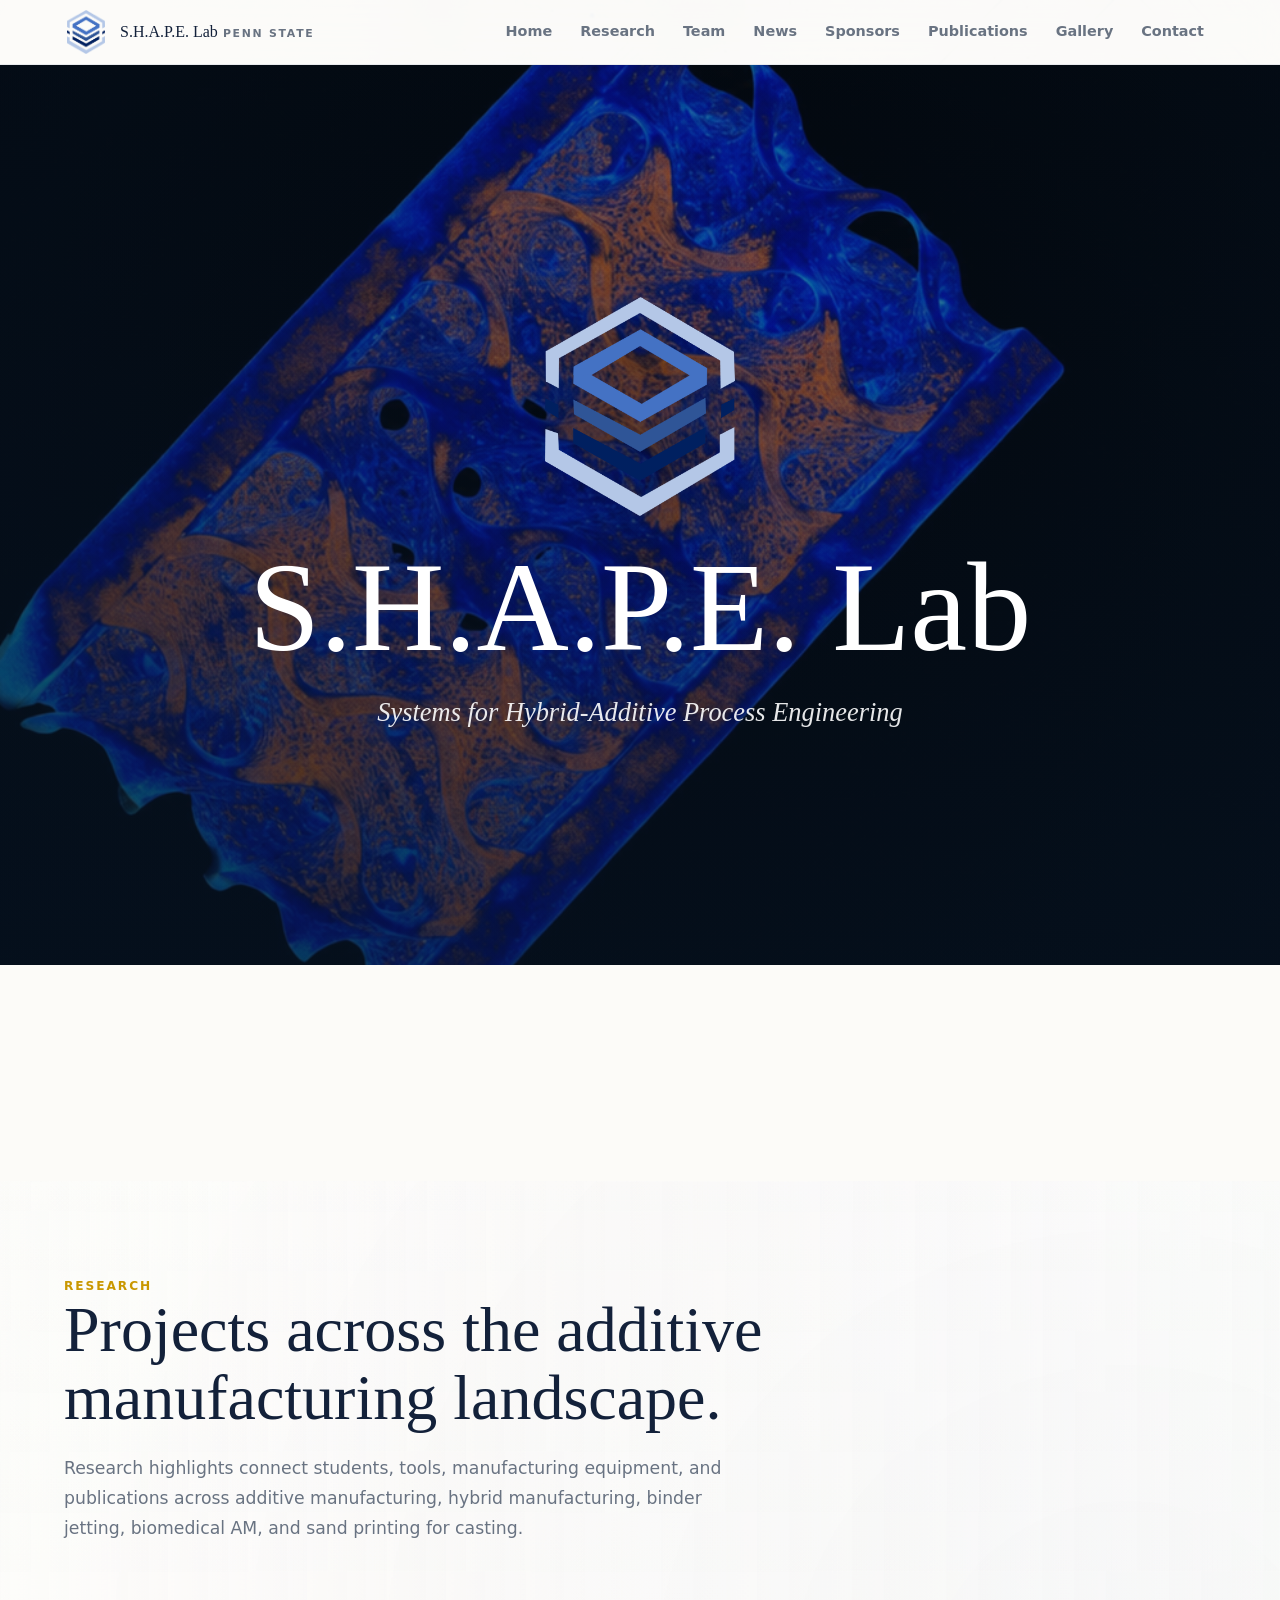
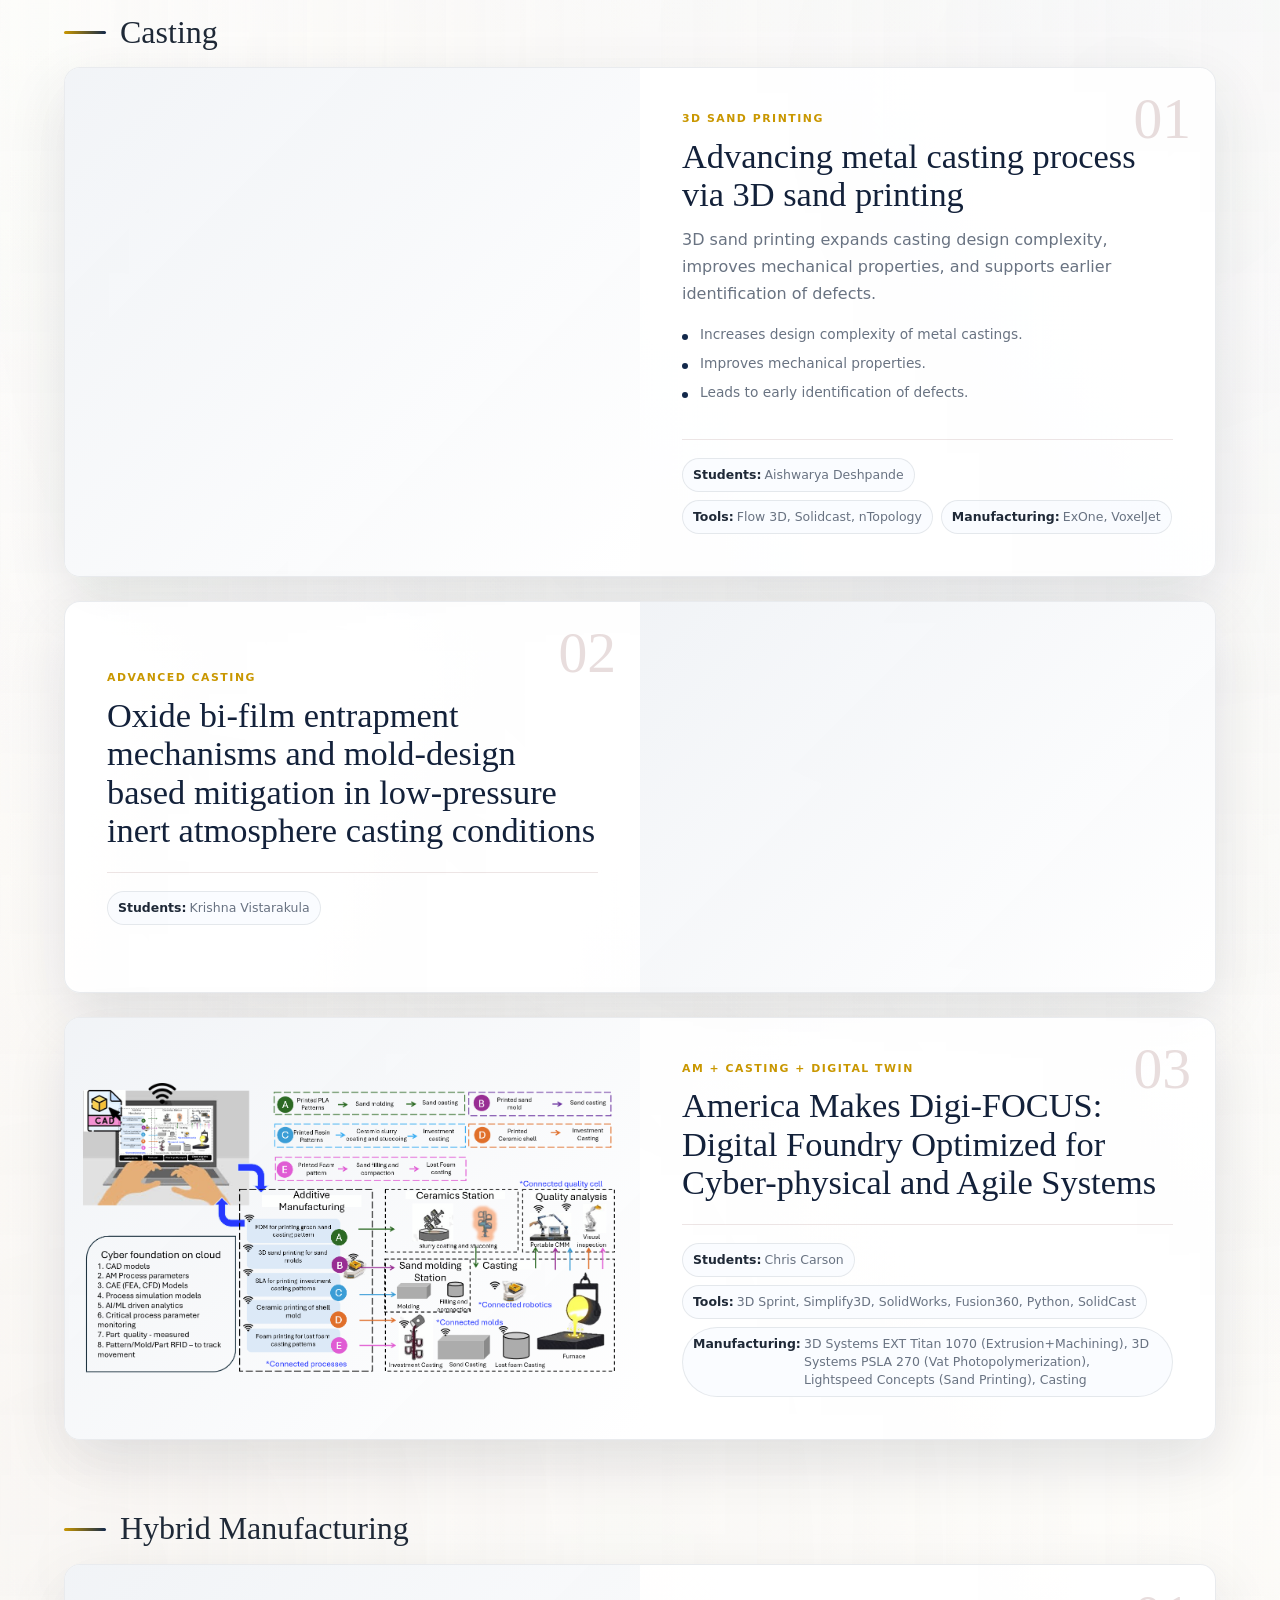
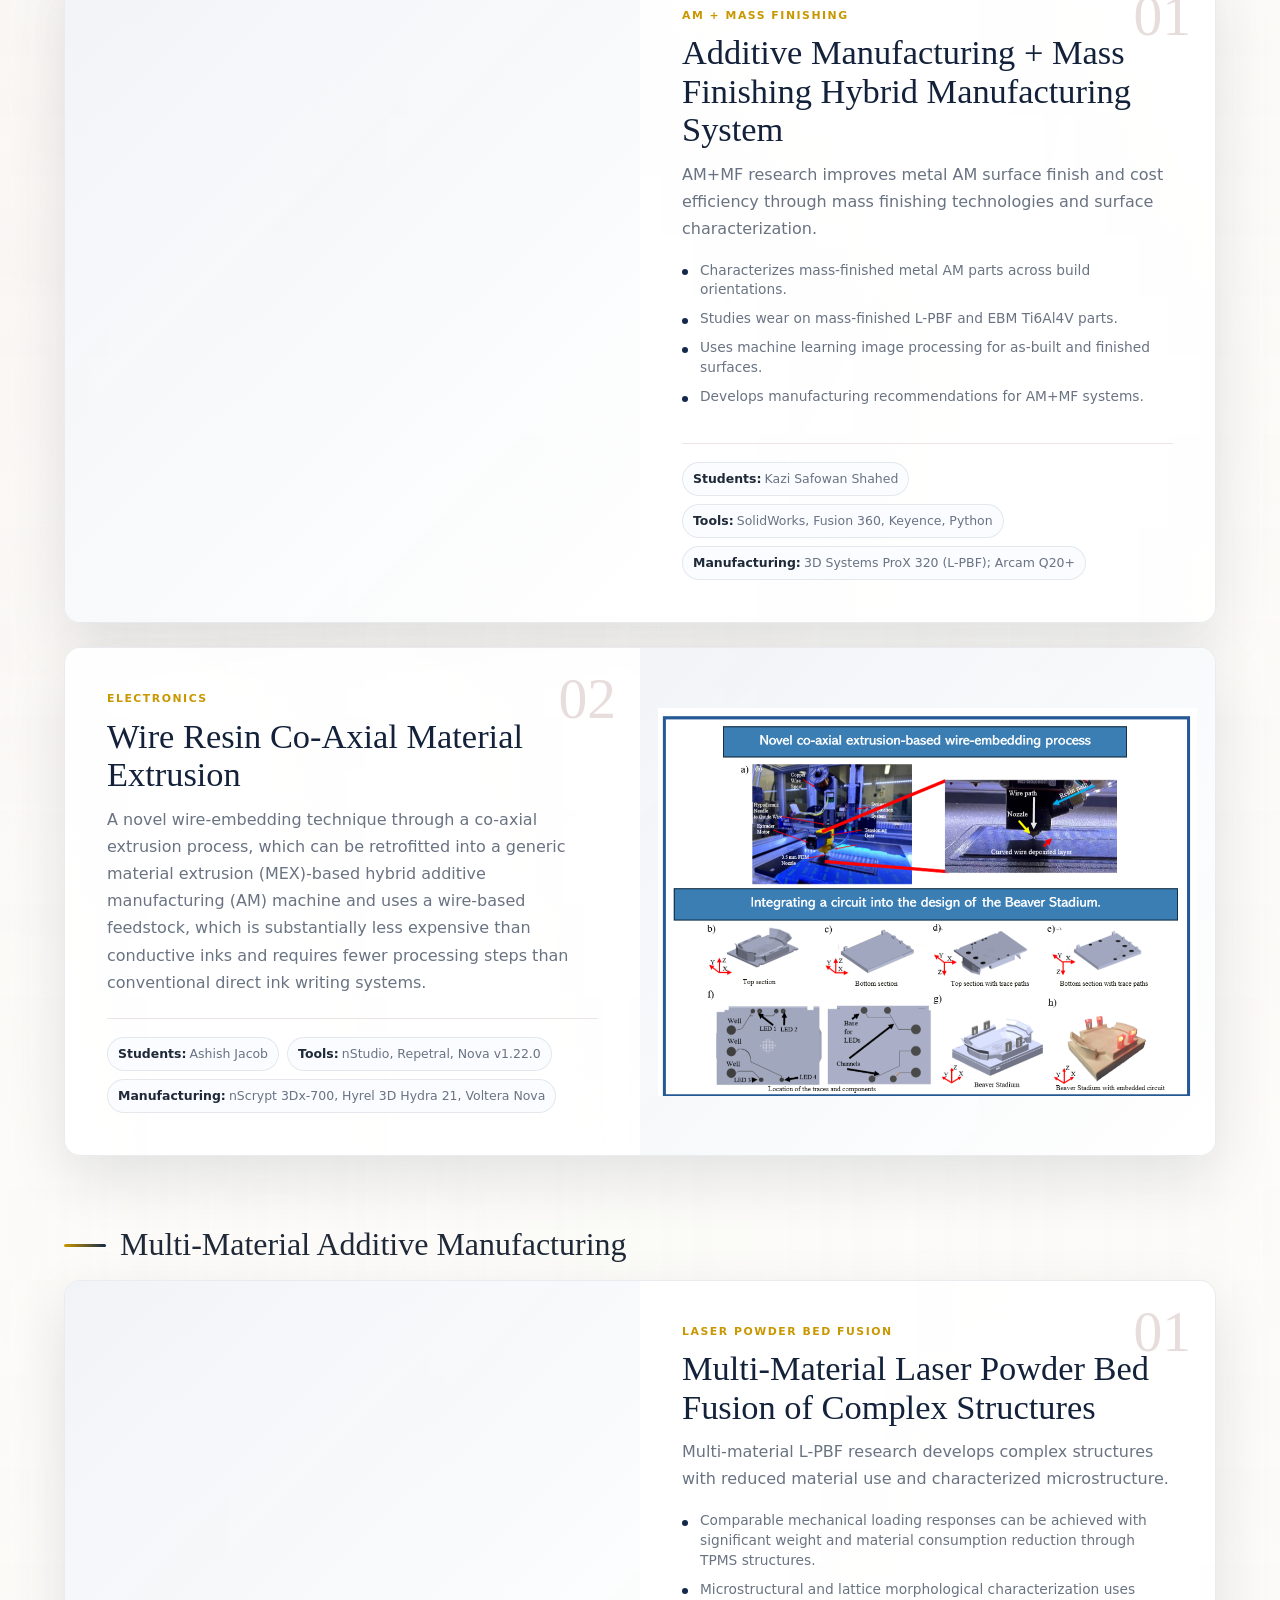
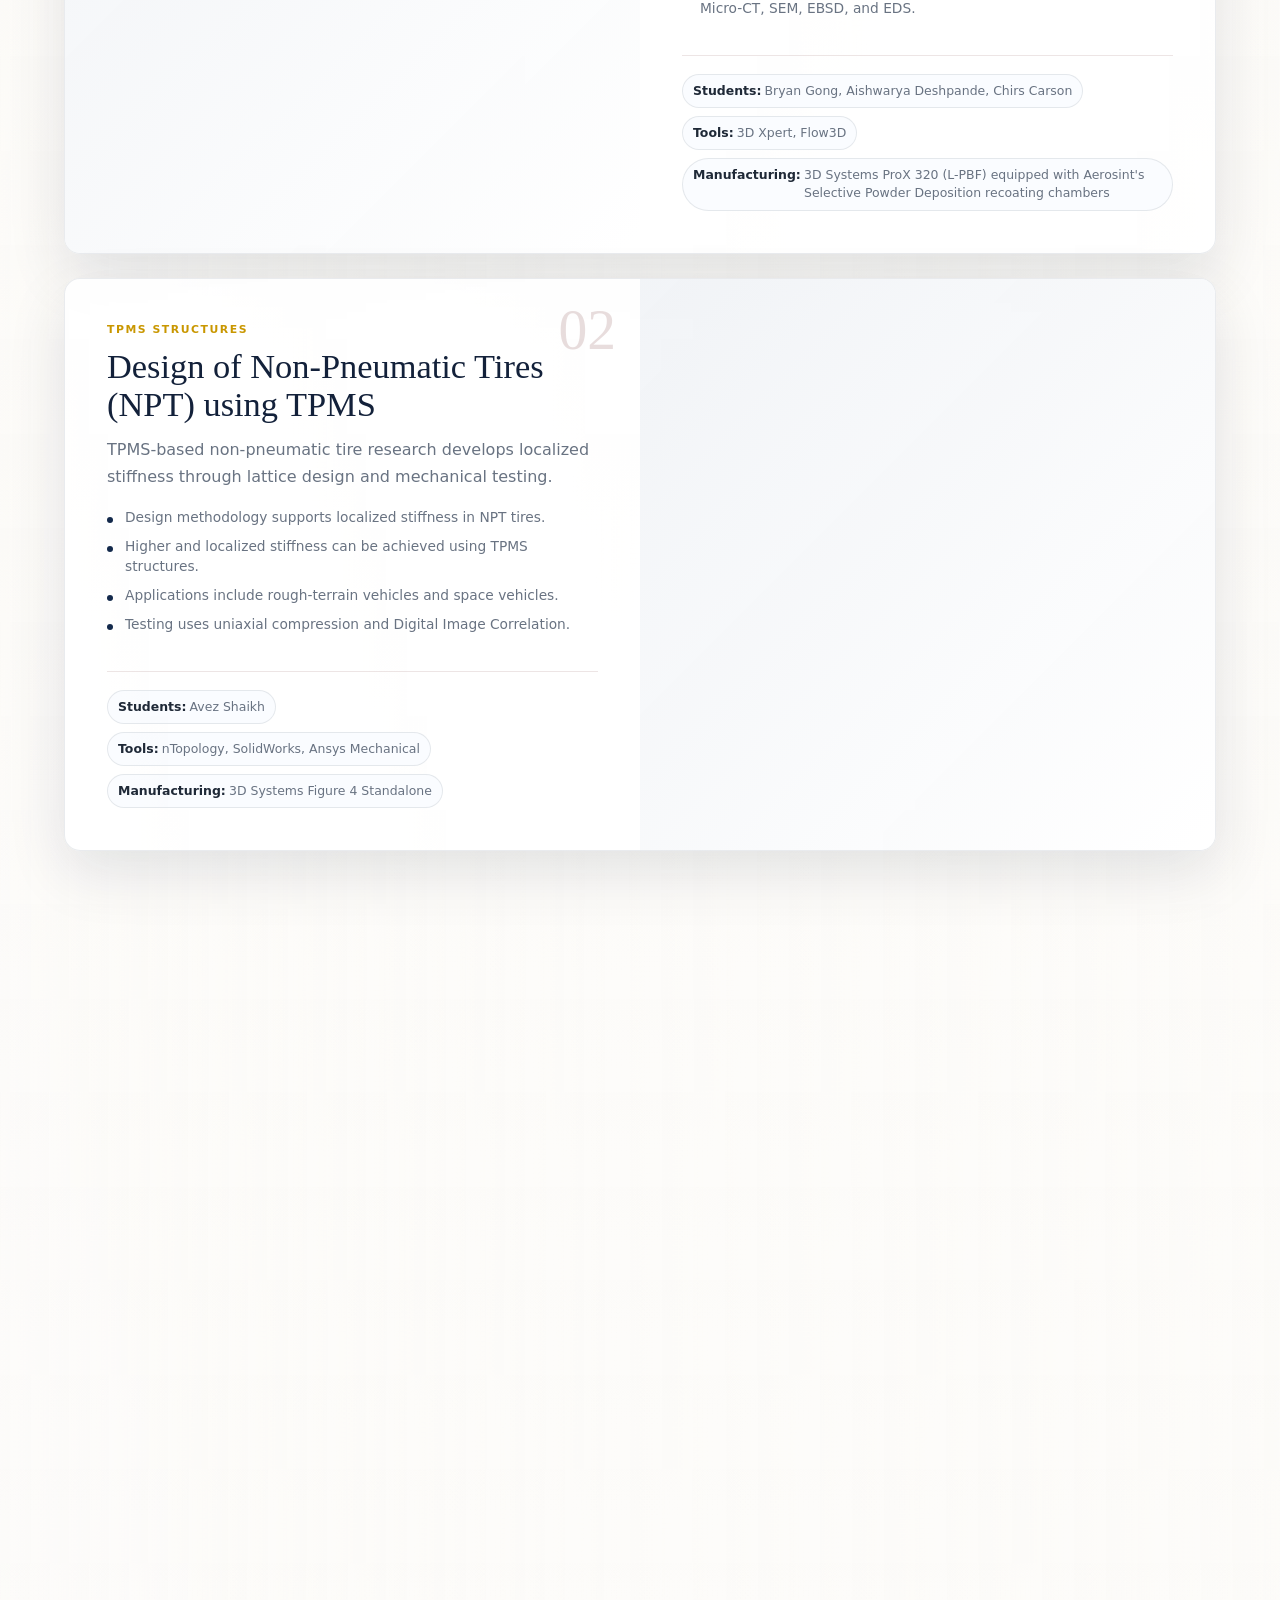
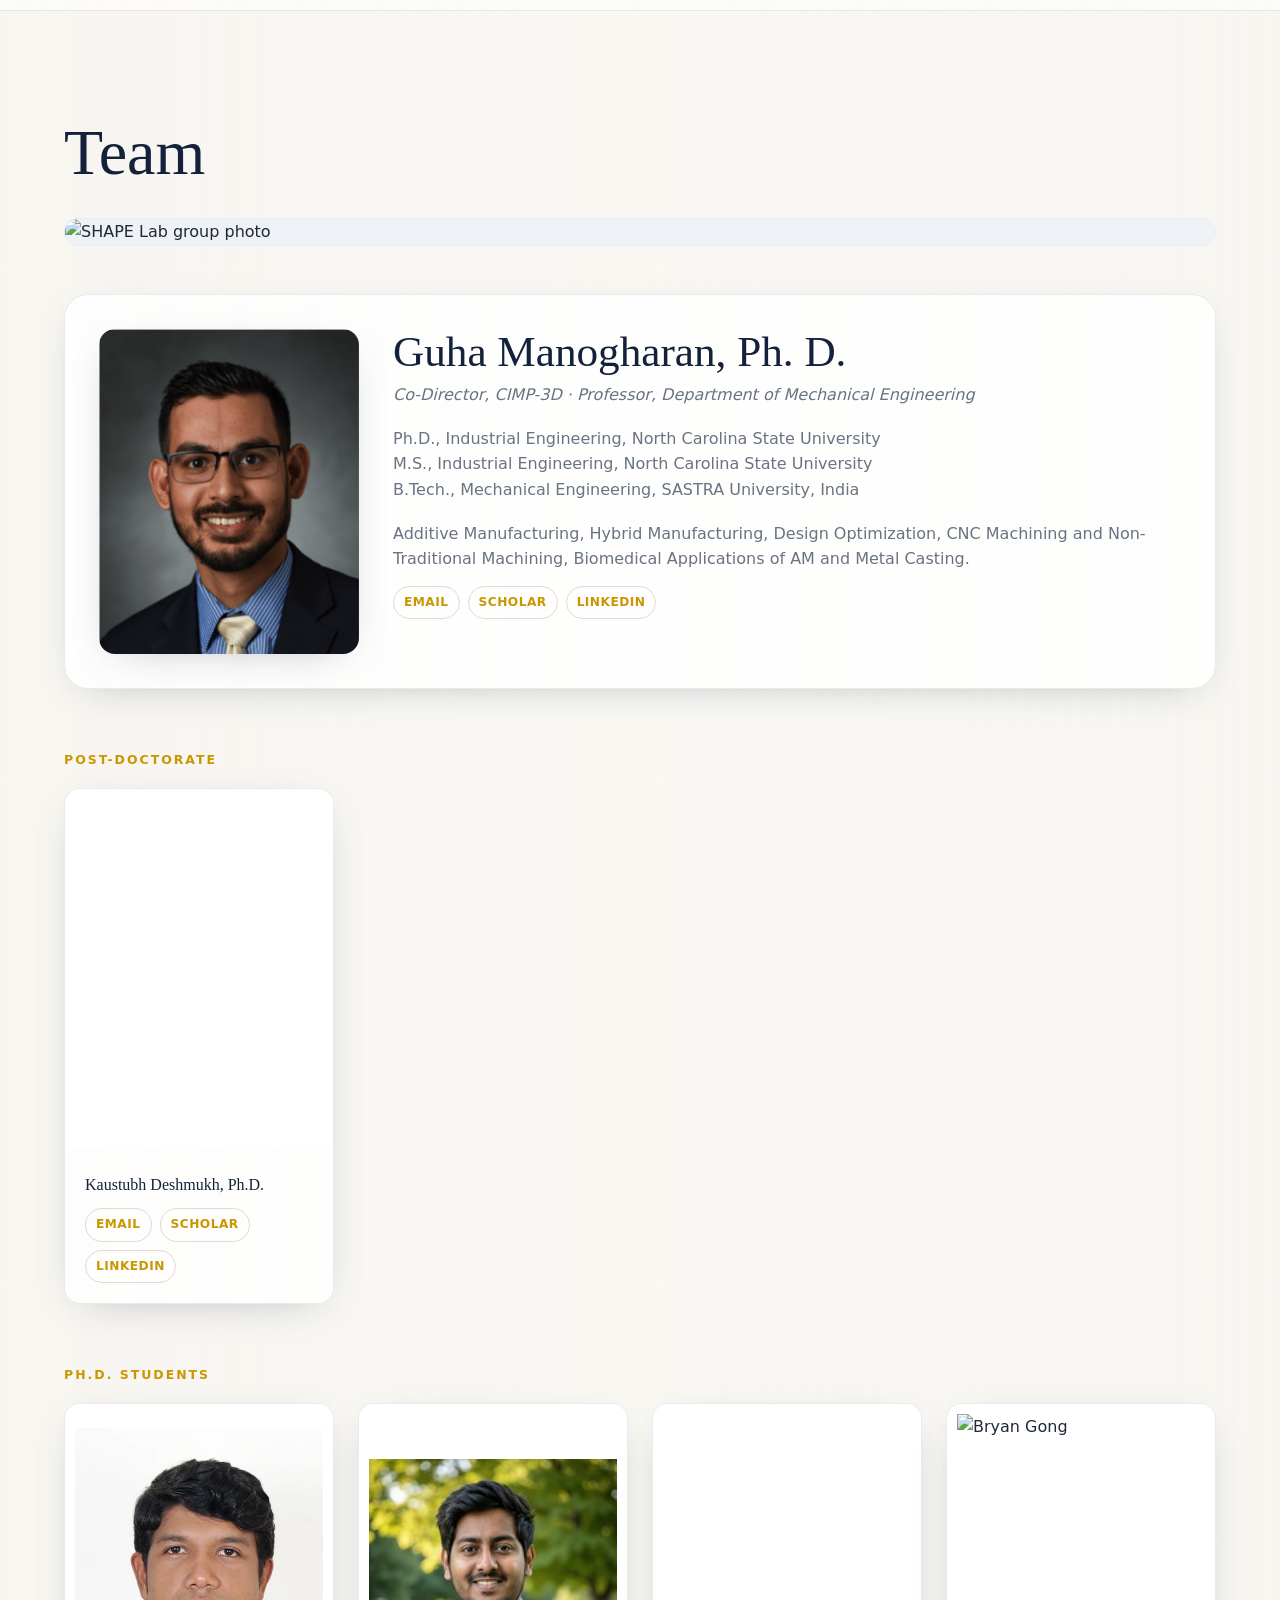
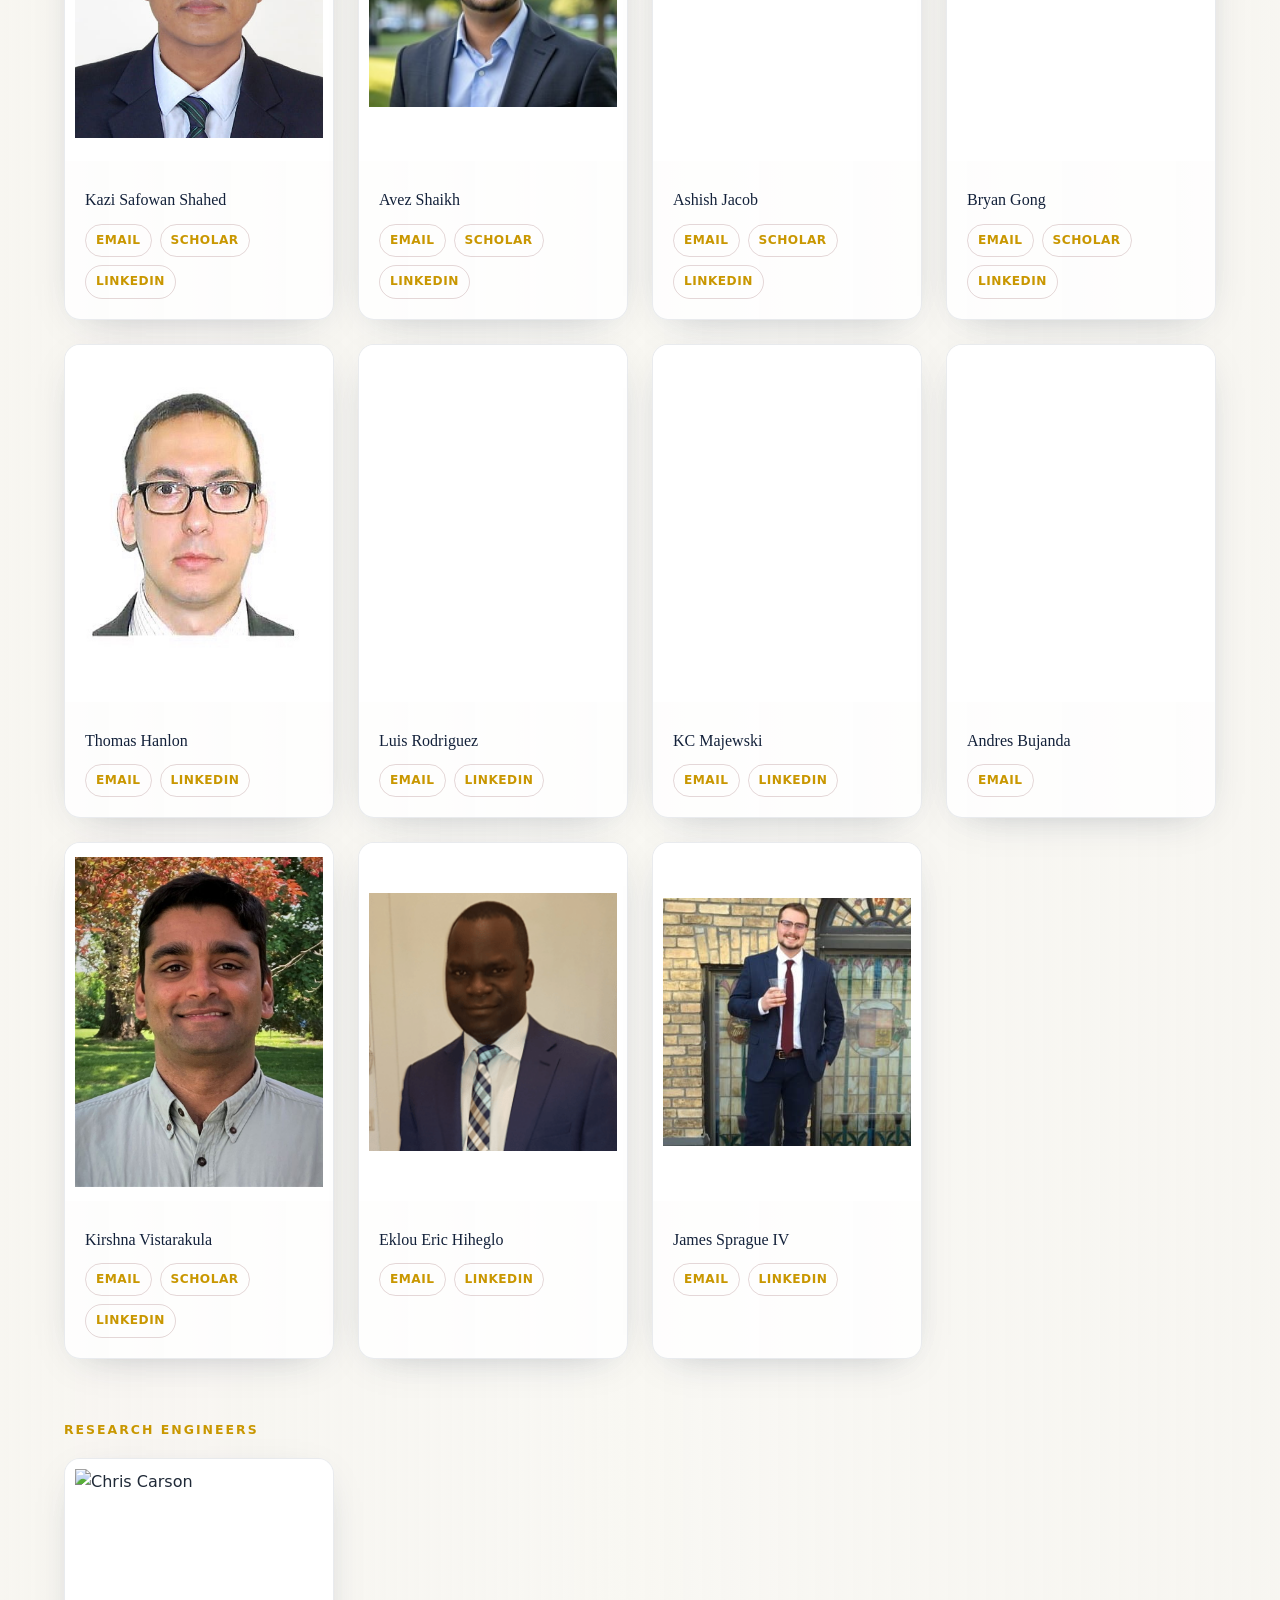
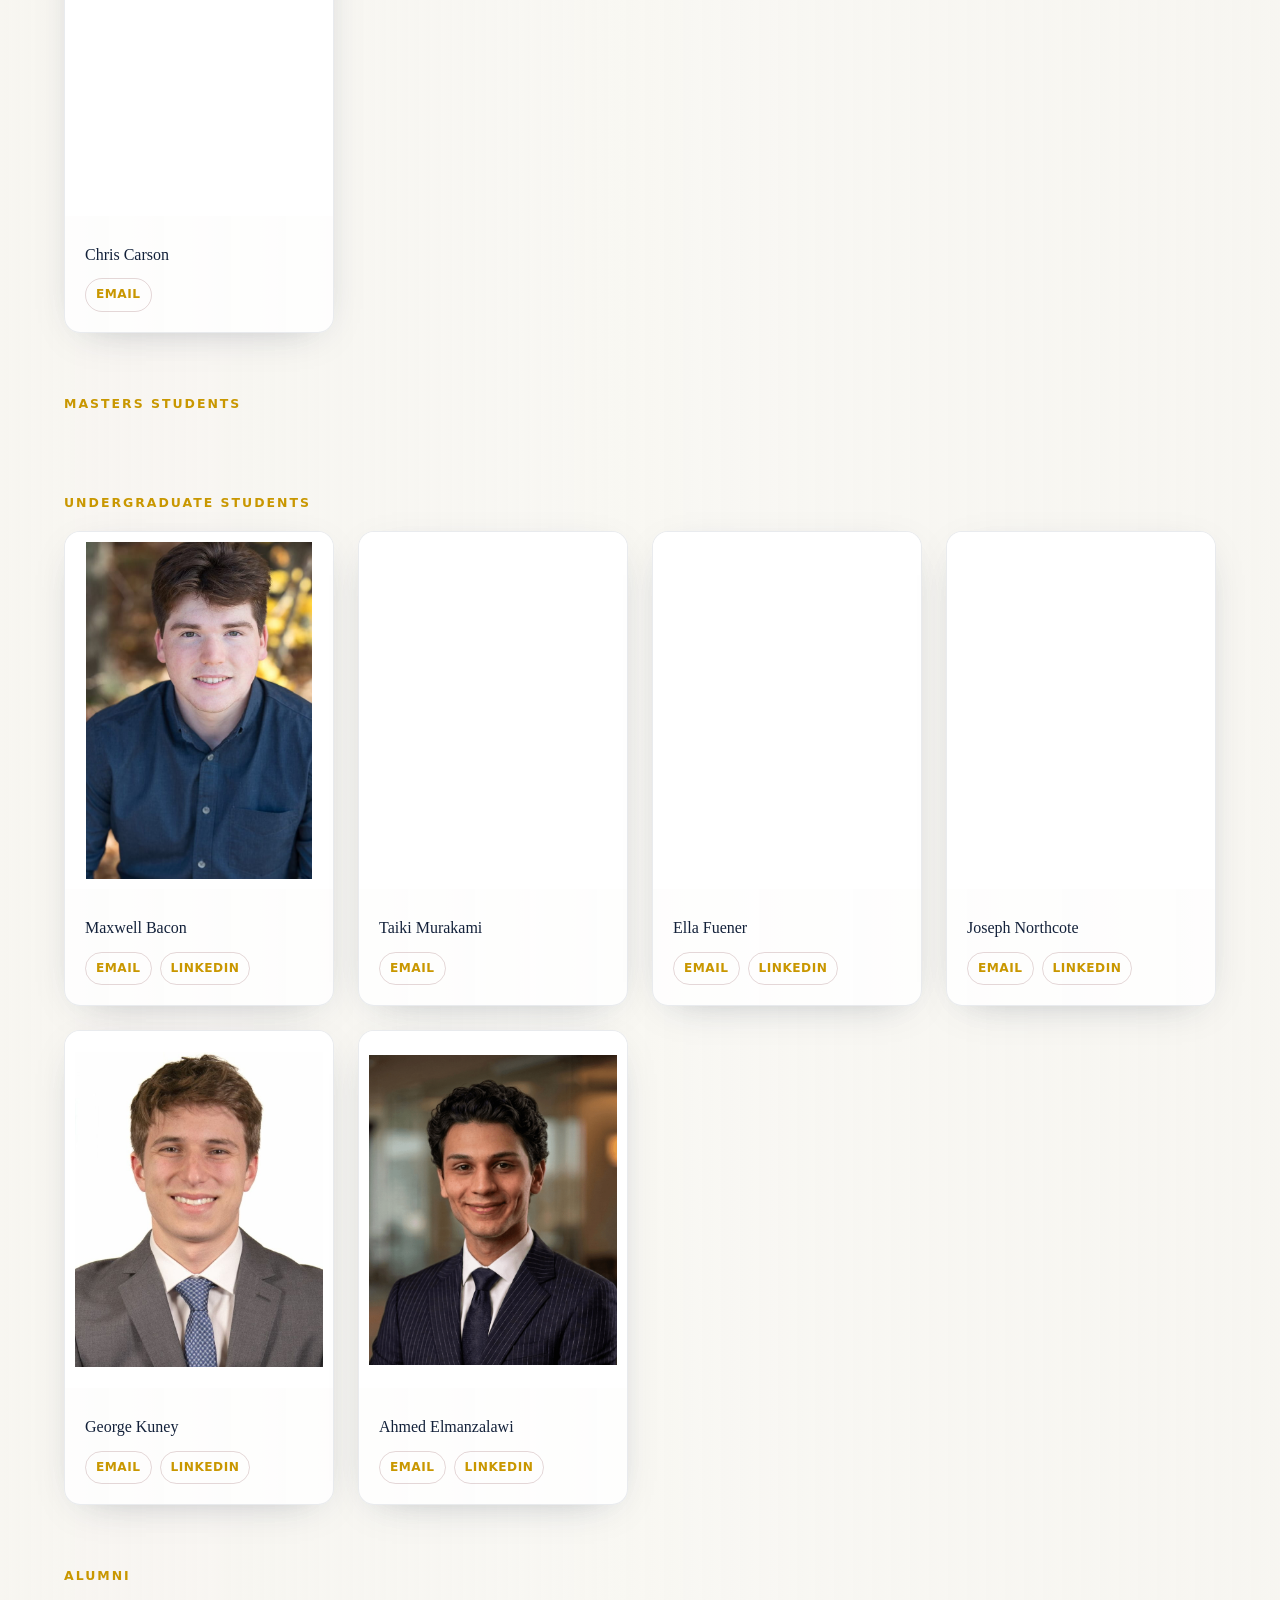
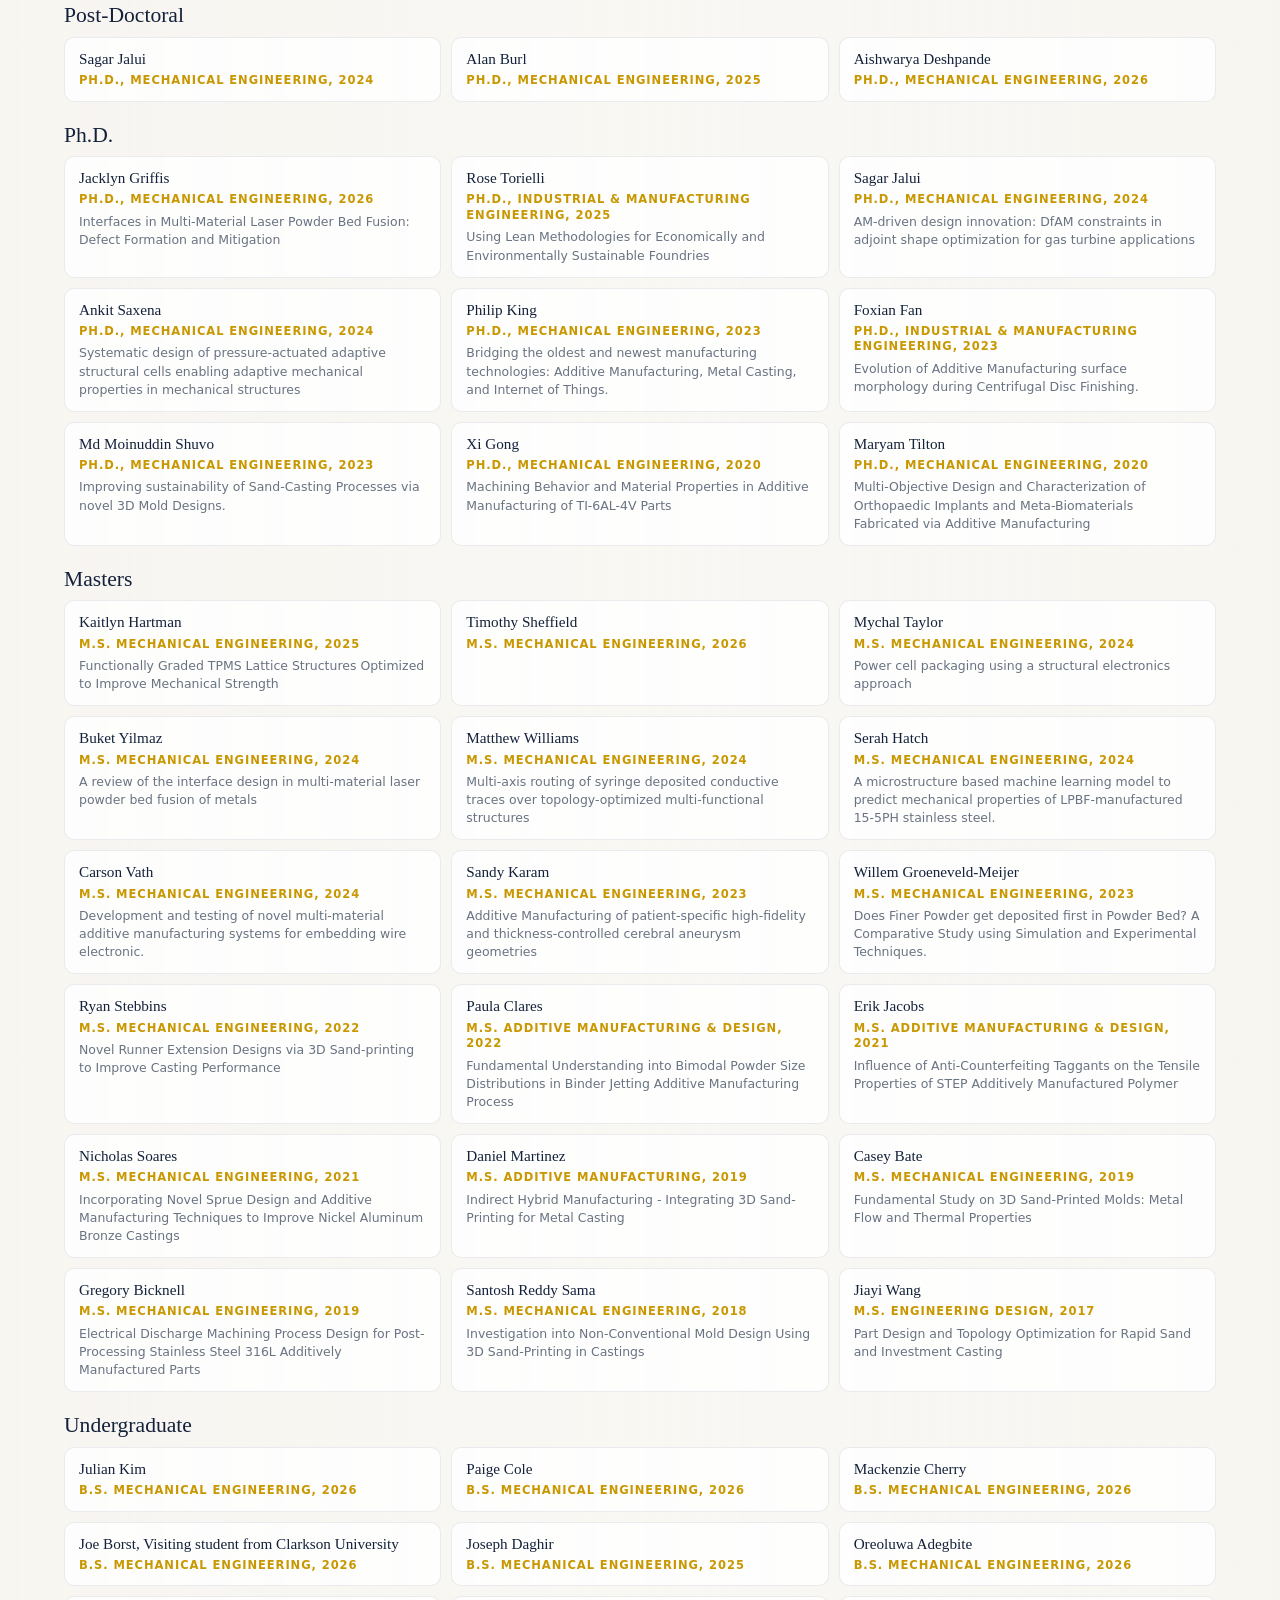
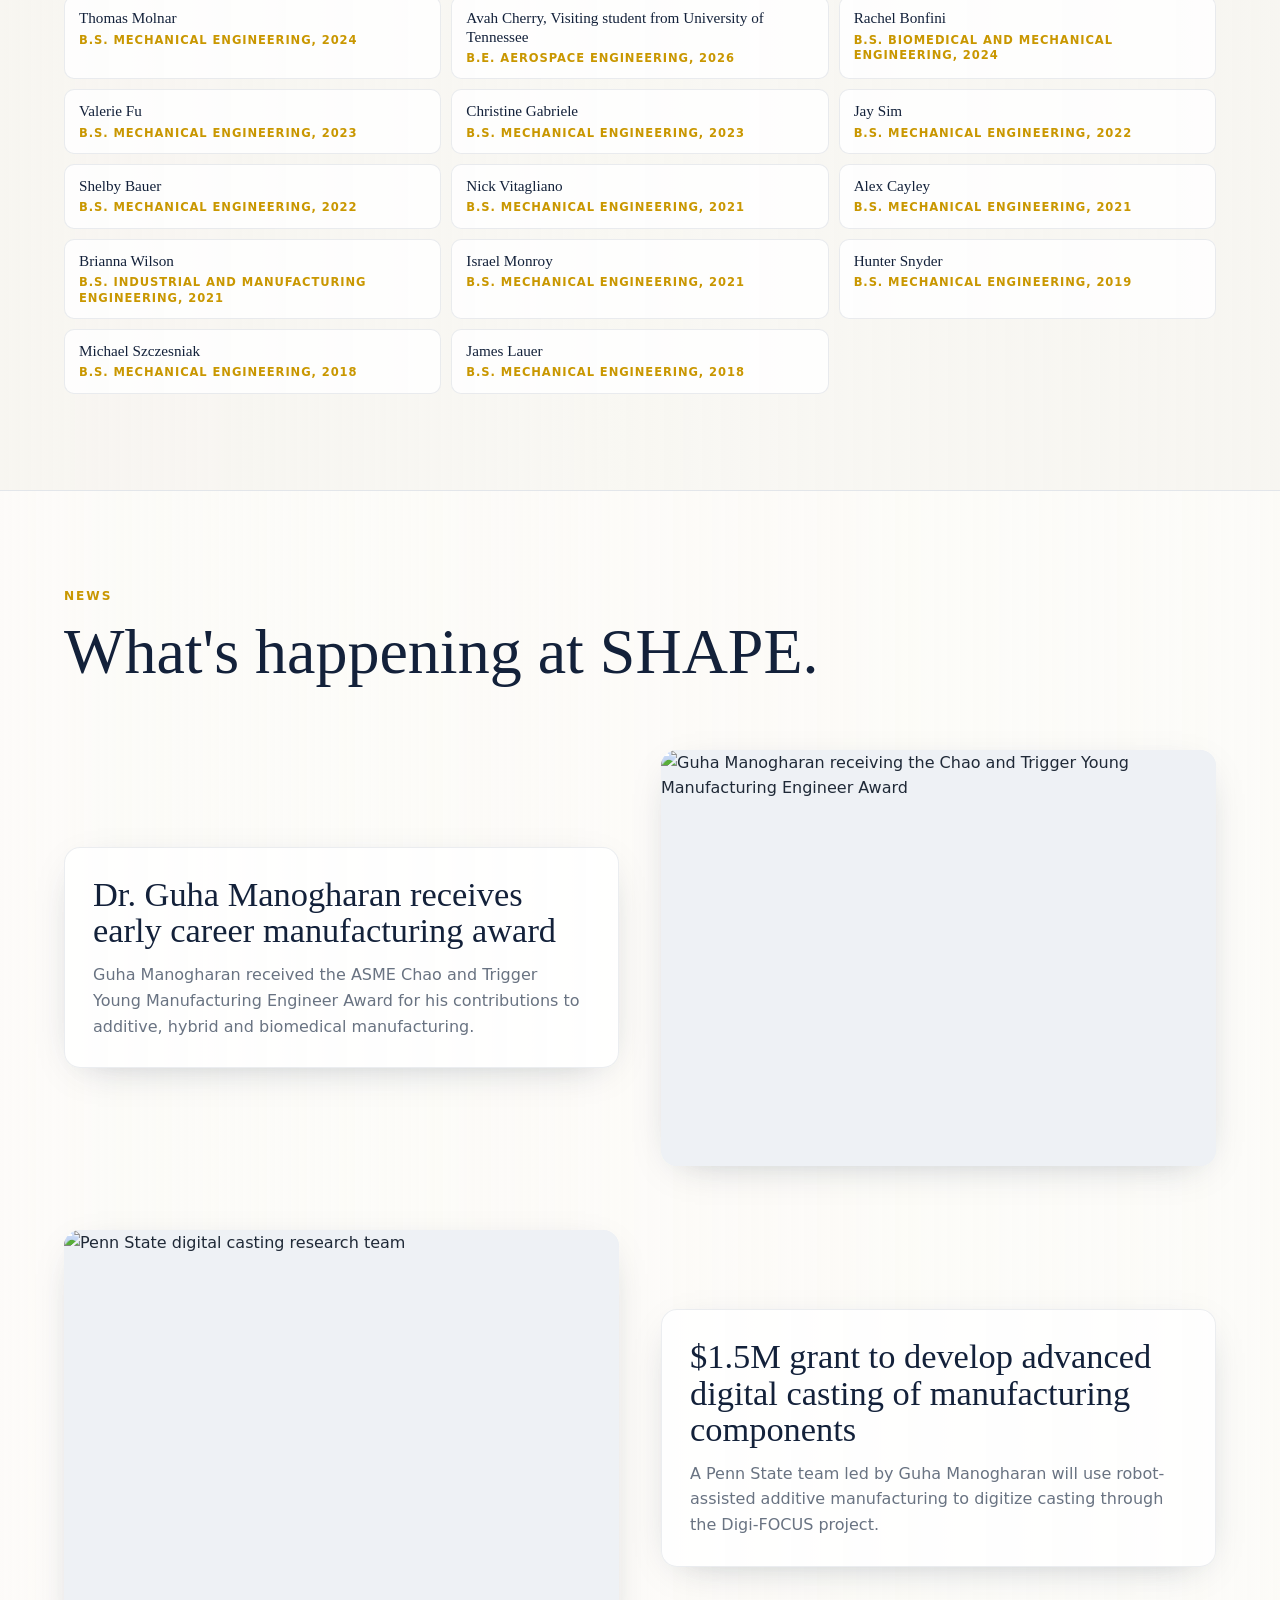
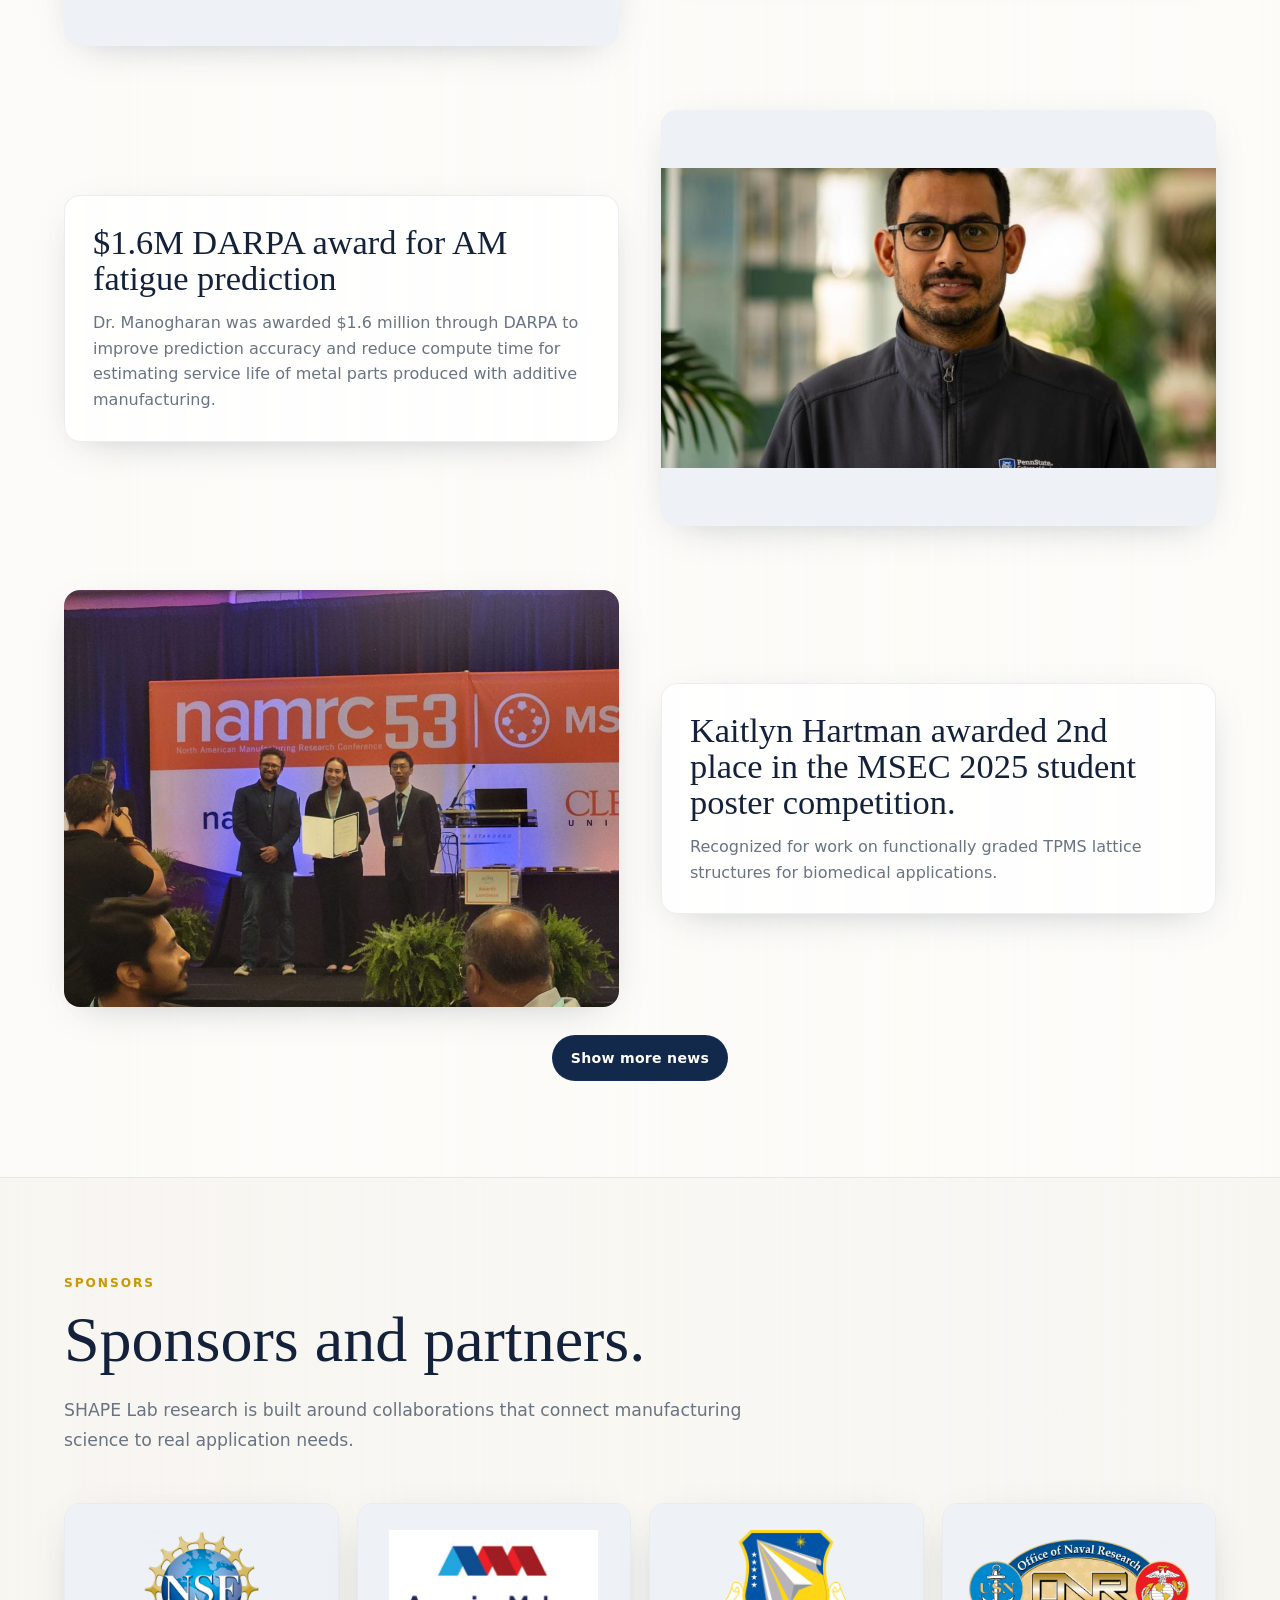
==== commit 3d17cf60: "Update index.html" ====
--- a/index.html
+++ b/index.html
@@ -1513,7 +1513,7 @@
               <div class="alumni-grid">
                 <article class="card alumni-card"><div class="card-body"><h4>Sagar Jalui</h4><p class="degree">Ph.D., Mechanical Engineering, 2024</p></div></article>
                 <article class="card alumni-card"><div class="card-body"><h4>Alan Burl</h4><p class="degree">Ph.D., Mechanical Engineering, 2025</p></div></article>
-                <article class="card alumni-card"><div class="card-body"><h4>Aishwarya Deshpande</h4><p class="degree">Mechanical Engineering, 2026</p></div></article>
+                <article class="card alumni-card"><div class="card-body"><h4>Aishwarya Deshpande</h4><p class="degree">Ph.D., Mechanical Engineering, 2026</p></div></article>
               </div>
             </section>
             <section class="alumni-category" aria-labelledby="alumni-phd">
@@ -1534,7 +1534,7 @@
               <h4 id="alumni-masters" class="alumni-category-title">Masters</h4>
               <div class="alumni-grid">
                 <article class="card alumni-card"><div class="card-body"><h4>Kaitlyn Hartman</h4><p class="degree">M.S. Mechanical Engineering, 2025</p><p class="thesis">Functionally Graded TPMS Lattice Structures Optimized to Improve Mechanical Strength</p></div></article>
-                <article class="card alumni-card"><div class="card-body"><h4>Timothy Sheffield</h4><p class="degree">Mechanical Engineering, 2026</p></div></article>
+                <article class="card alumni-card"><div class="card-body"><h4>Timothy Sheffield</h4><p class="degree">M.S. Mechanical Engineering, 2026</p></div></article>
                 <article class="card alumni-card"><div class="card-body"><h4>Mychal Taylor</h4><p class="degree">M.S. Mechanical Engineering, 2024</p><p class="thesis">Power cell packaging using a structural electronics approach</p></div></article>
                 <article class="card alumni-card"><div class="card-body"><h4>Buket Yilmaz</h4><p class="degree">M.S. Mechanical Engineering, 2024</p><p class="thesis">A review of the interface design in multi-material laser powder bed fusion of metals</p></div></article>
                 <article class="card alumni-card"><div class="card-body"><h4>Matthew Williams</h4><p class="degree">M.S. Mechanical Engineering, 2024</p><p class="thesis">Multi-axis routing of syringe deposited conductive traces over topology-optimized multi-functional structures</p></div></article>
@@ -1561,7 +1561,7 @@
                 <article class="card alumni-card"><div class="card-body"><h4>Mackenzie Cherry</h4><p class="degree">B.S. Mechanical Engineering, 2026</p></div></article>
                 <article class="card alumni-card"><div class="card-body"><h4>Joe Borst, Visiting student from Clarkson University</h4><p class="degree">B.S. Mechanical Engineering, 2026</p></div></article>
                 <article class="card alumni-card"><div class="card-body"><h4>Joseph Daghir</h4><p class="degree">B.S. Mechanical Engineering, 2025</p></div></article>
-                <article class="card alumni-card"><div class="card-body"><h4>Oreoluwa Adegbite</h4><p class="degree">Mechanical Engineering, 2026</p></div></article>
+                <article class="card alumni-card"><div class="card-body"><h4>Oreoluwa Adegbite</h4><p class="degree">B.S. Mechanical Engineering, 2026</p></div></article>
                 <article class="card alumni-card"><div class="card-body"><h4>Thomas Molnar</h4><p class="degree">B.S. Mechanical Engineering, 2024</p></div></article>
                 <article class="card alumni-card"><div class="card-body"><h4>Avah Cherry, Visiting student from University of Tennessee</h4><p class="degree">B.E. Aerospace Engineering, 2026</p></div></article>
                 <article class="card alumni-card"><div class="card-body"><h4>Rachel Bonfini</h4><p class="degree">B.S. Biomedical and Mechanical Engineering, 2024</p></div></article>
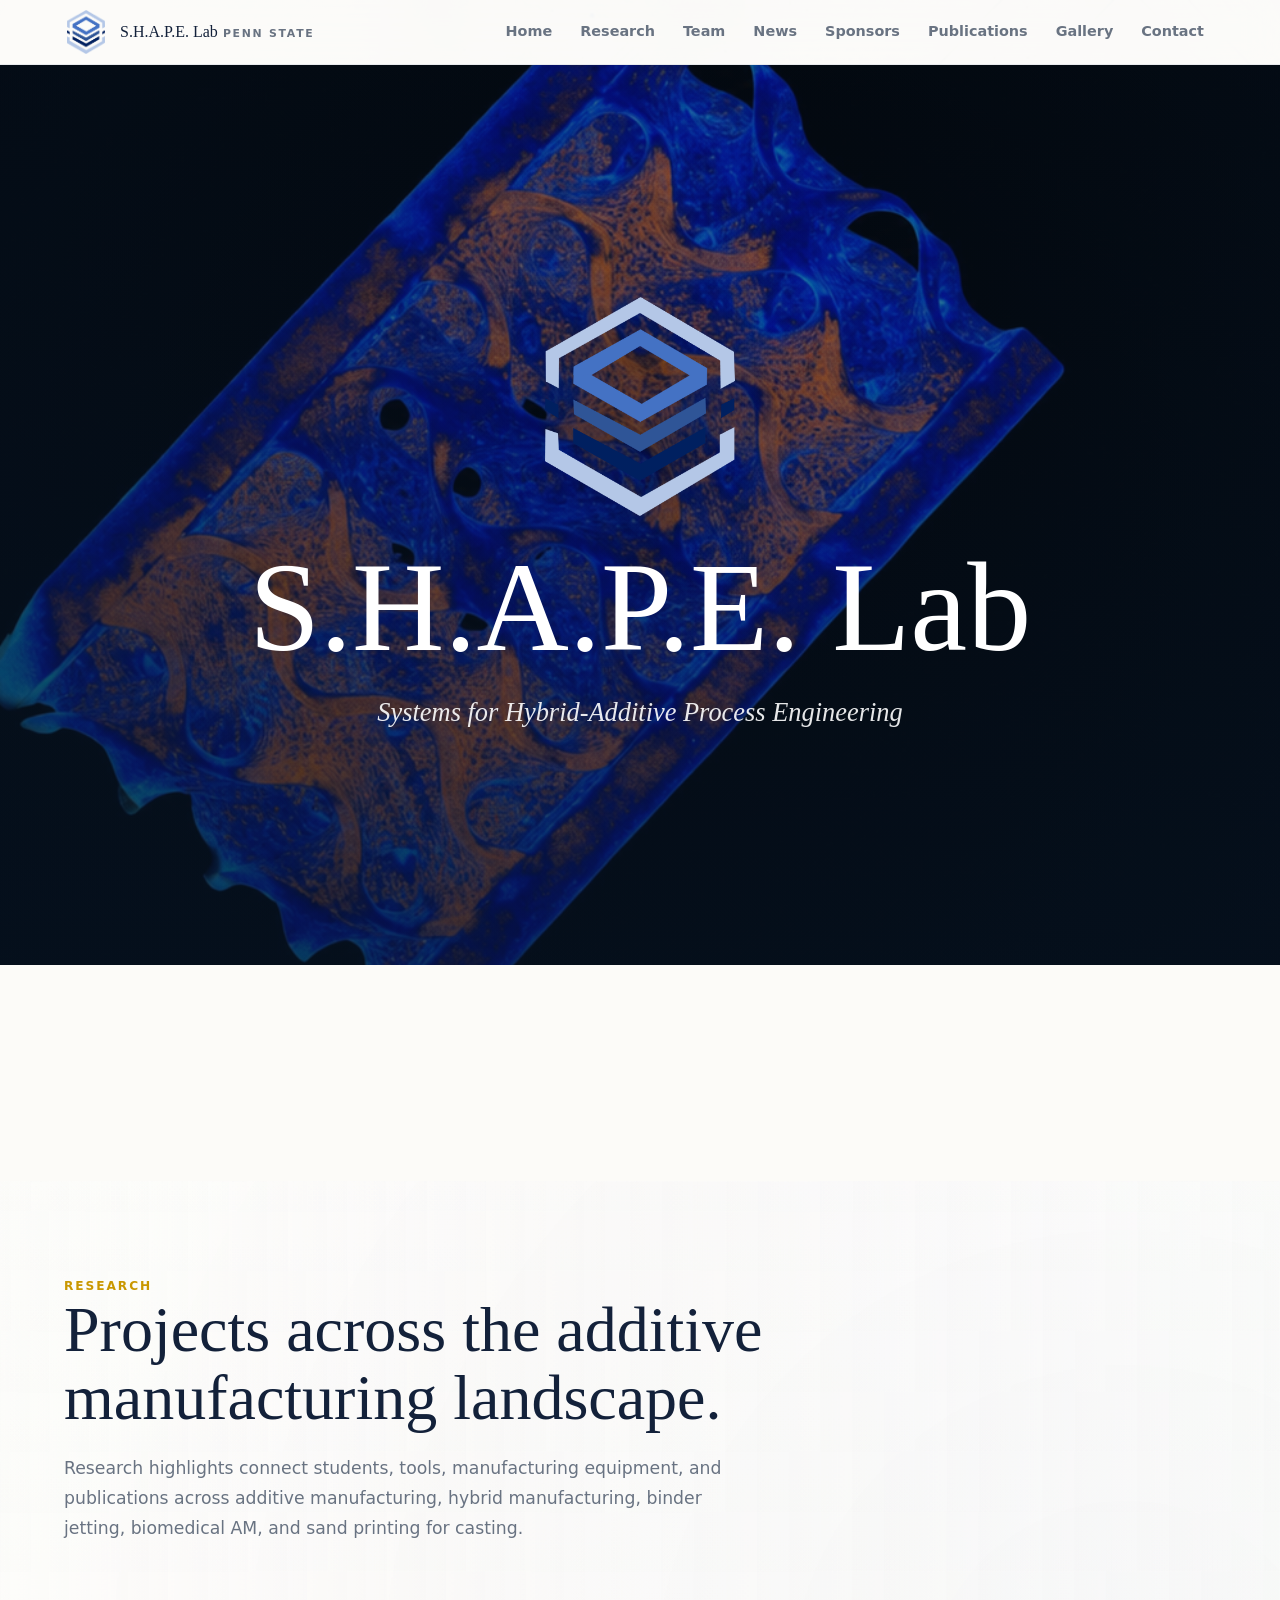
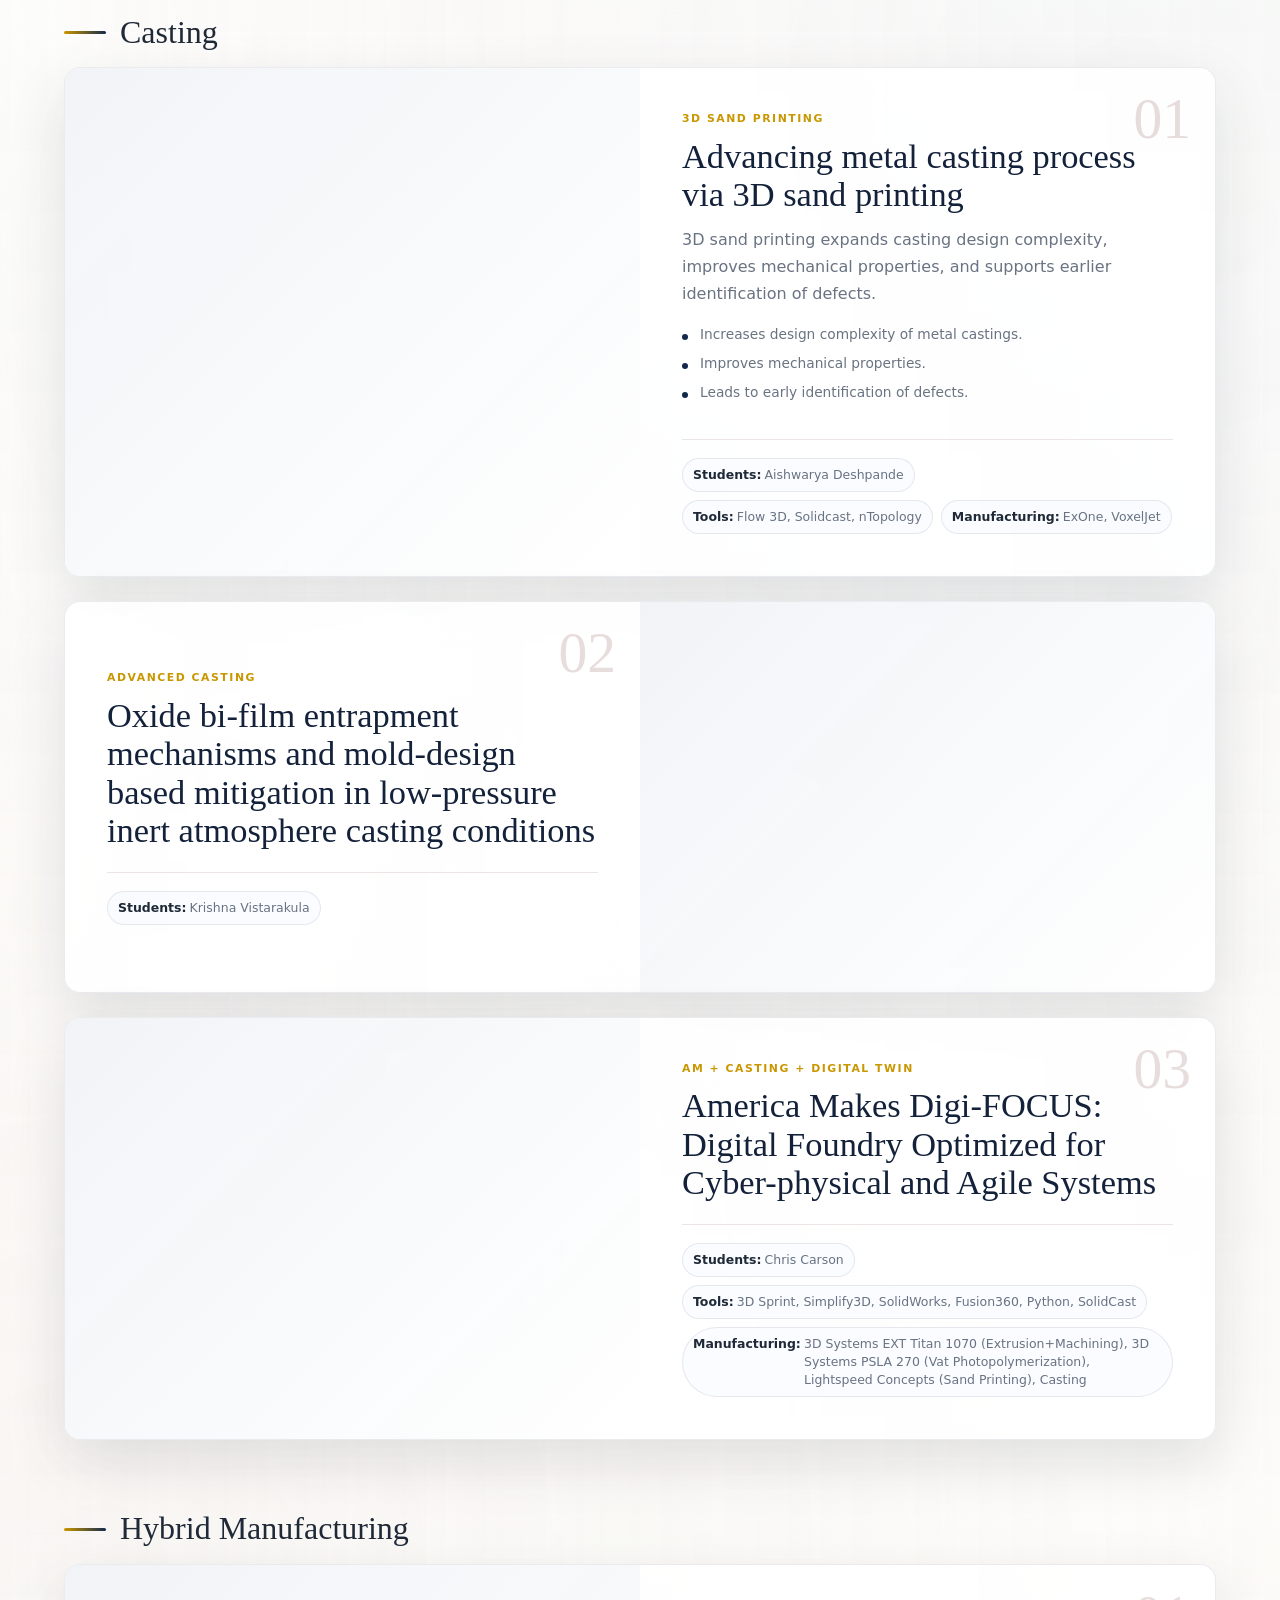
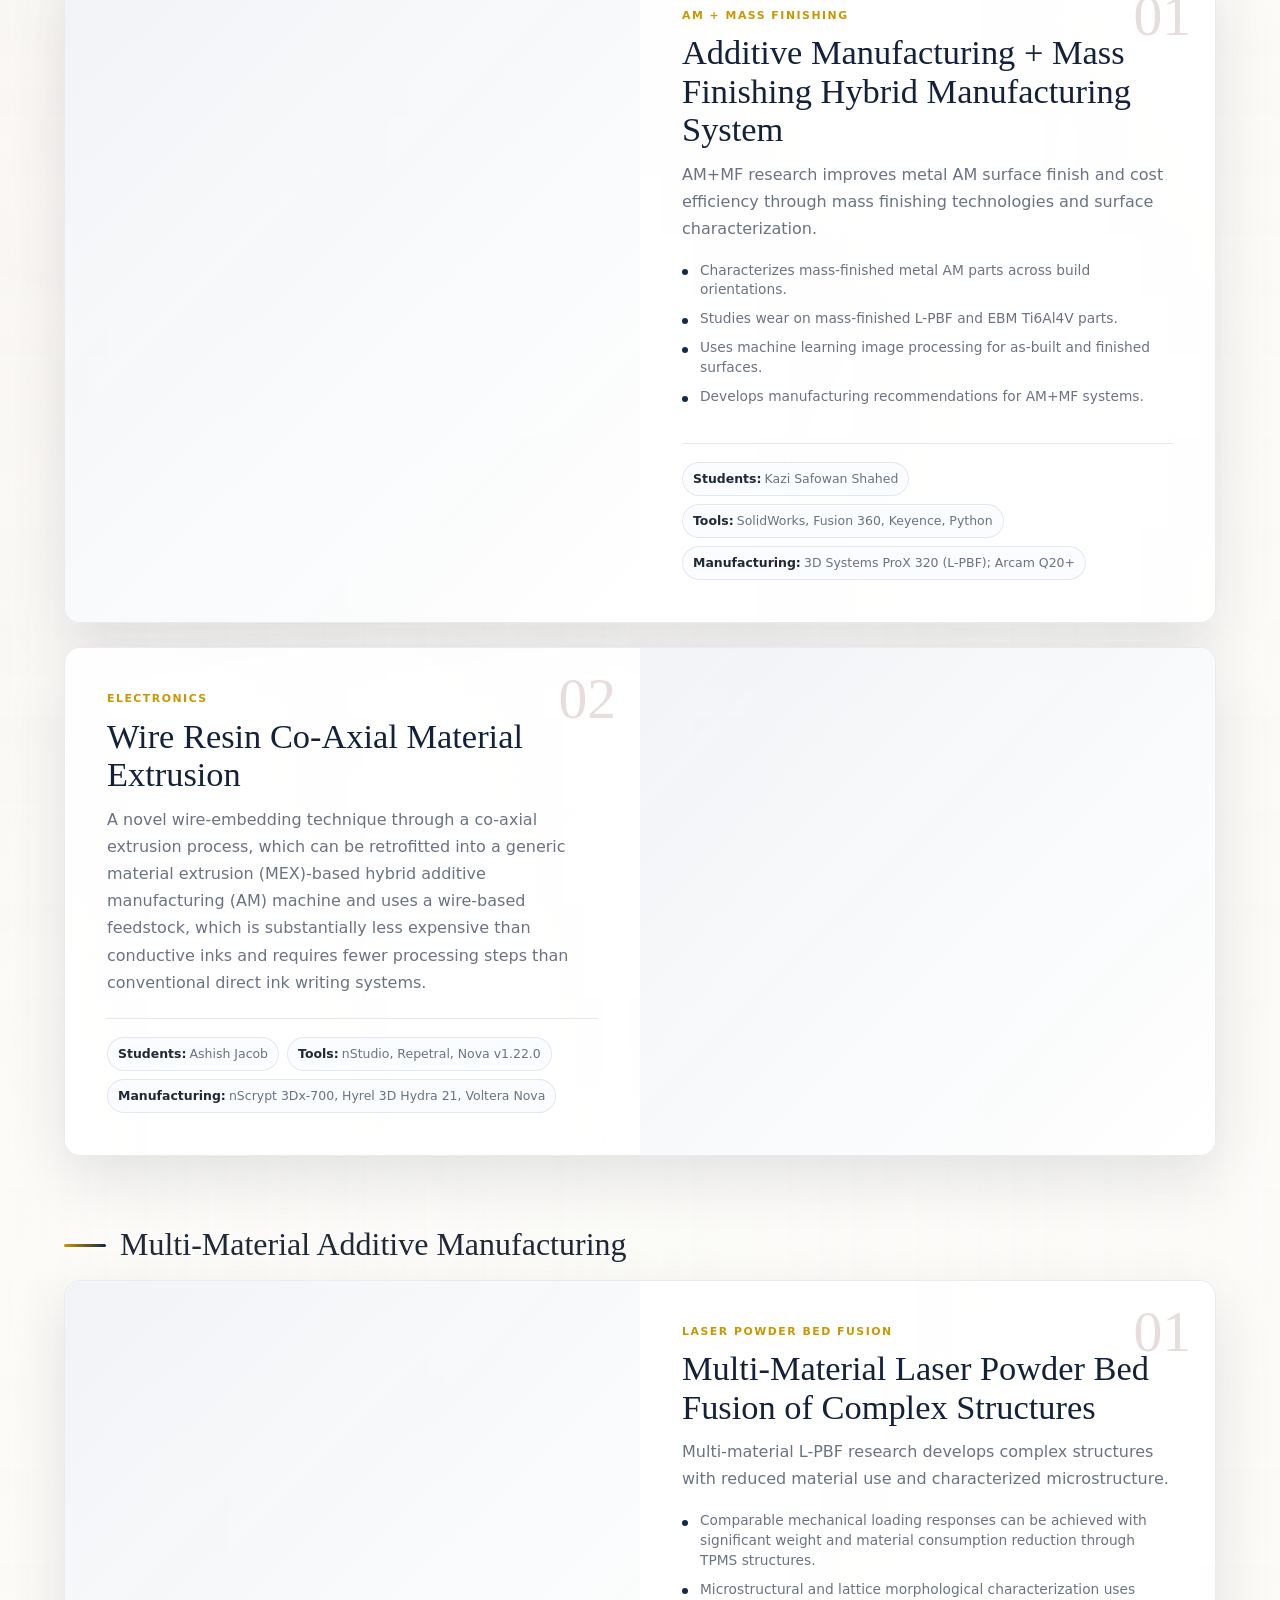
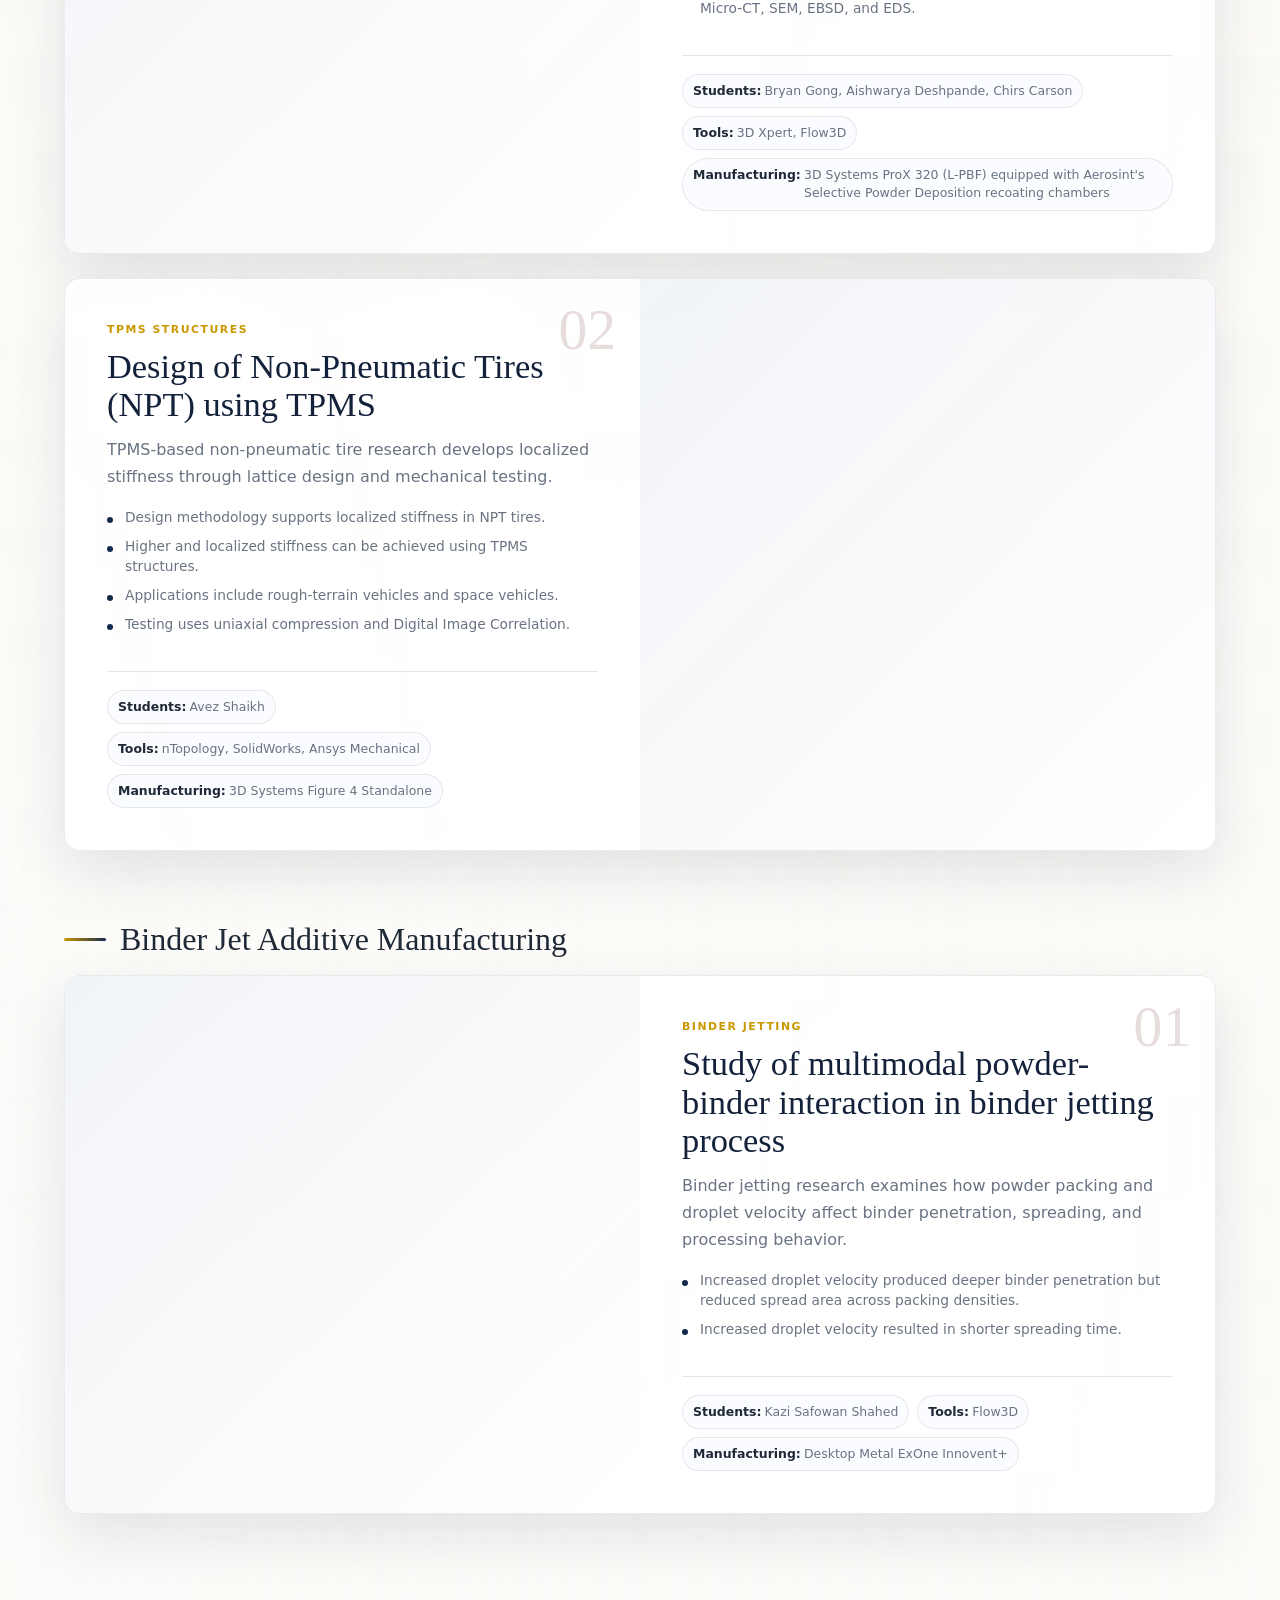
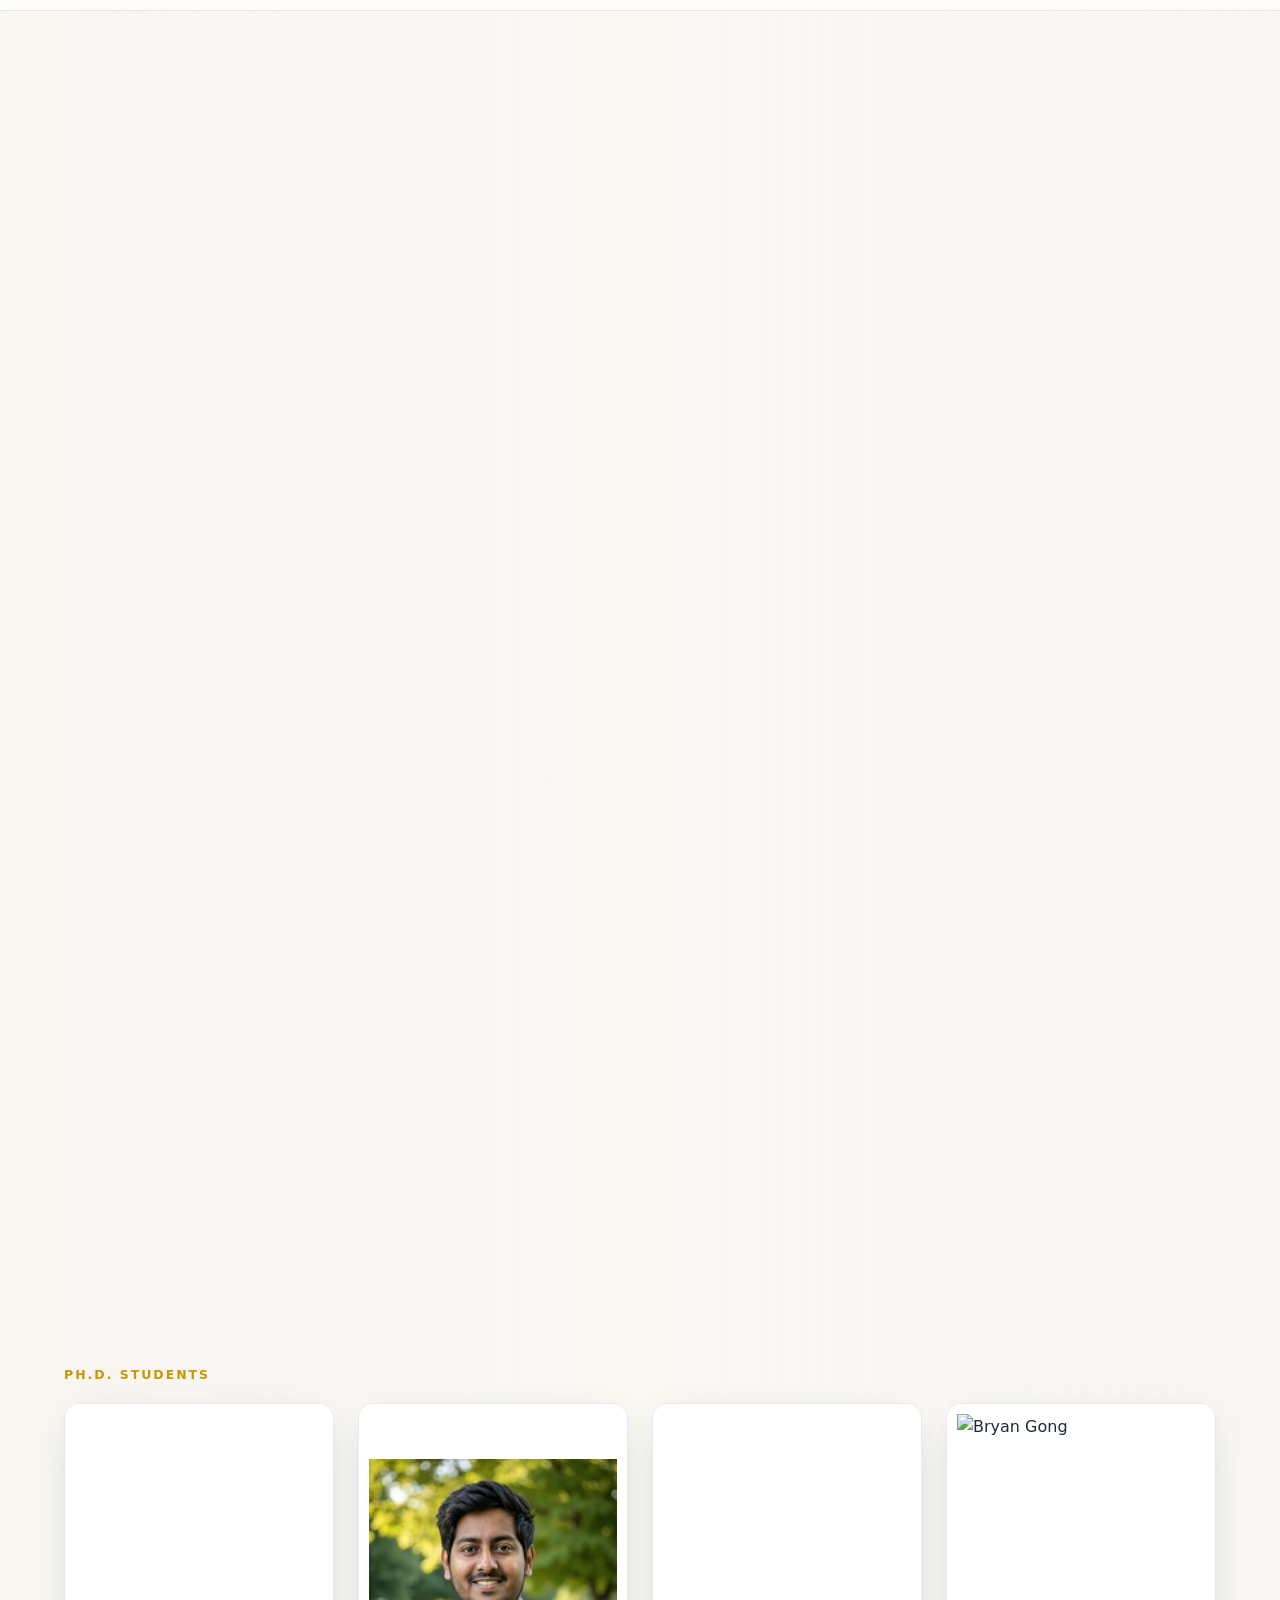
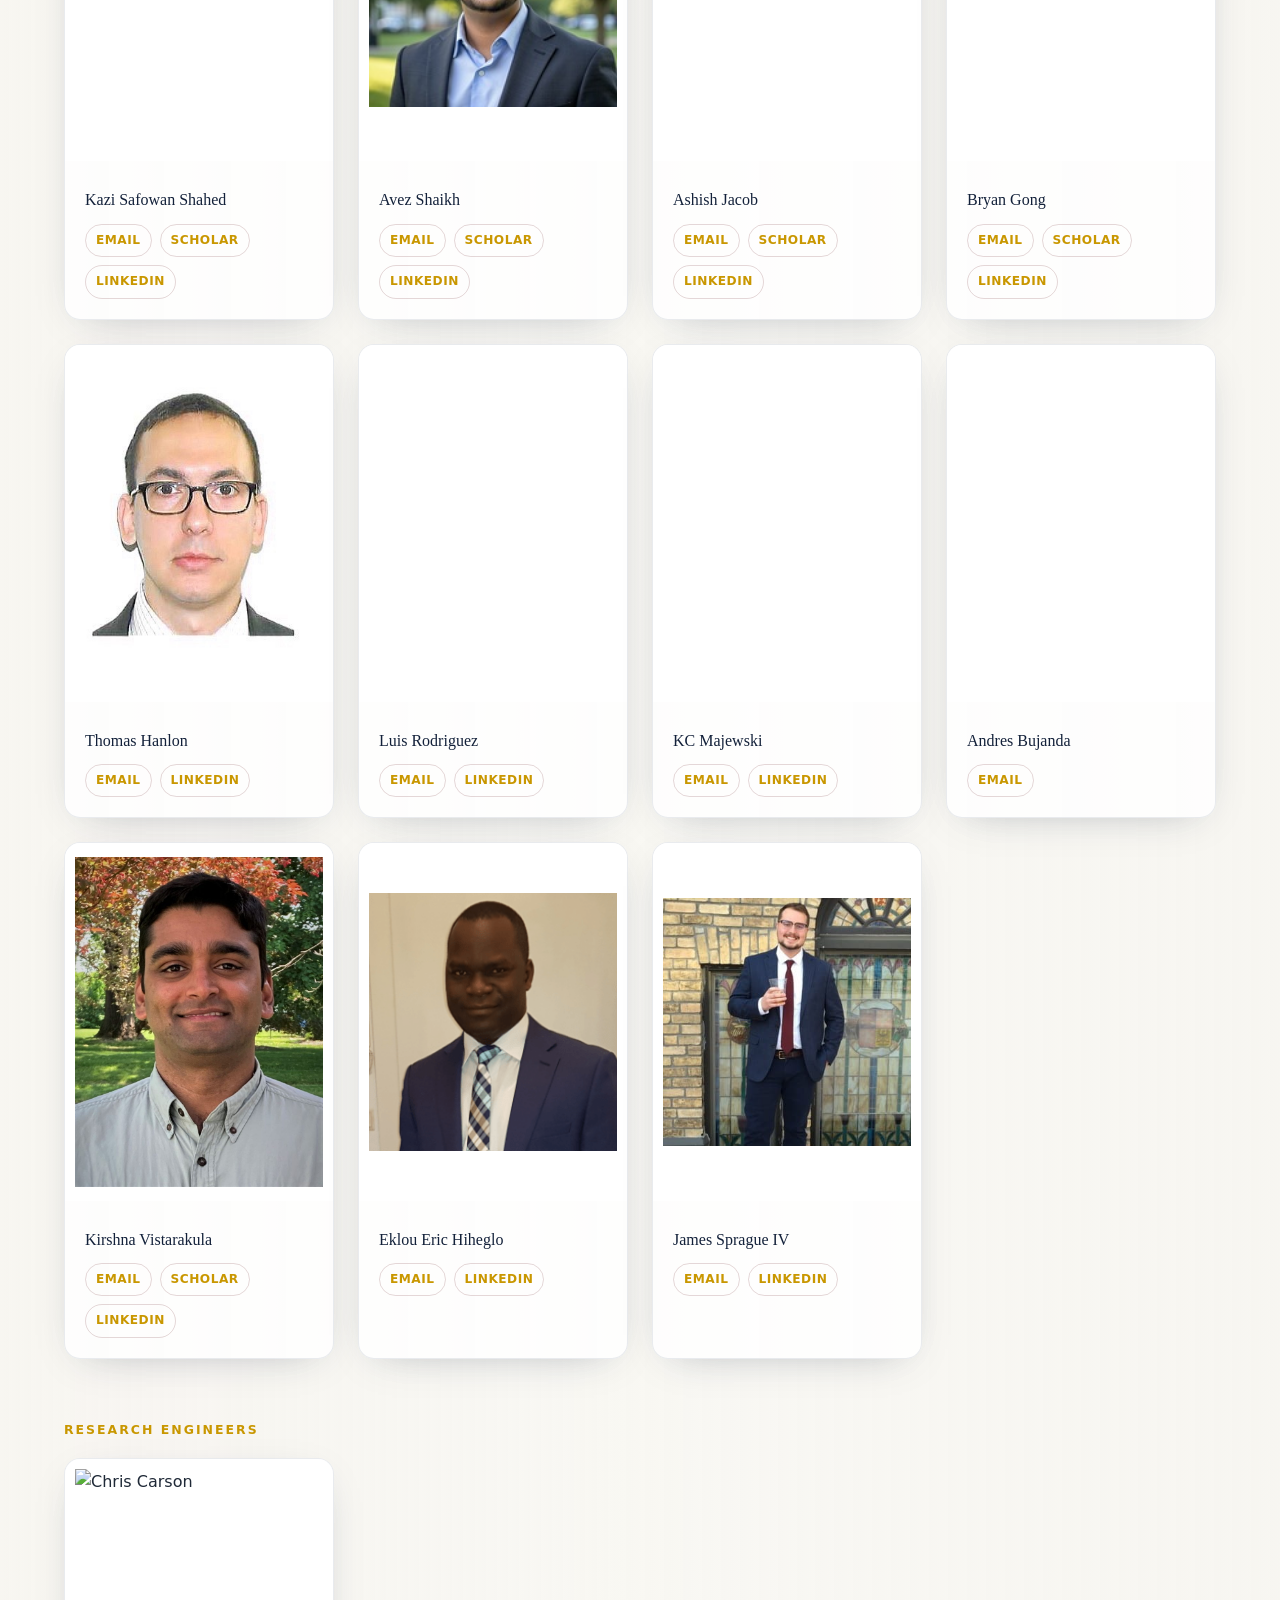
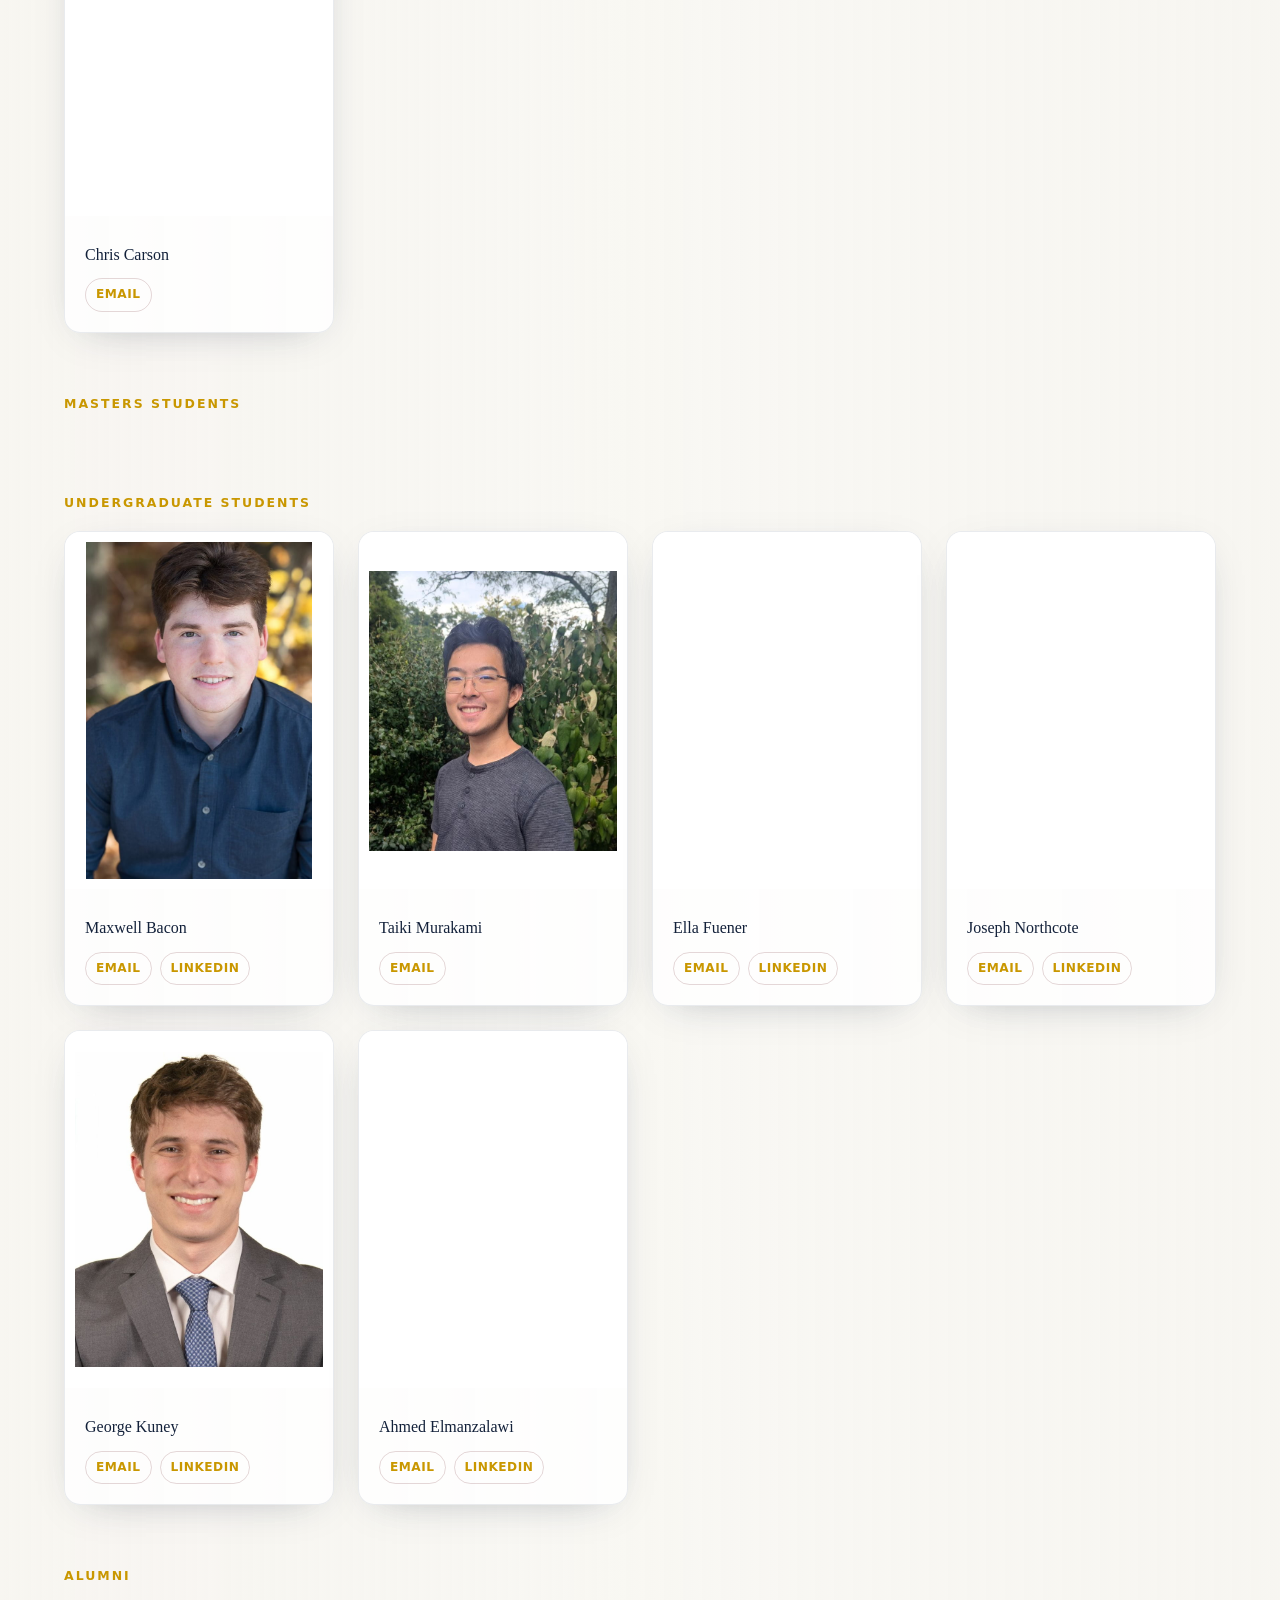
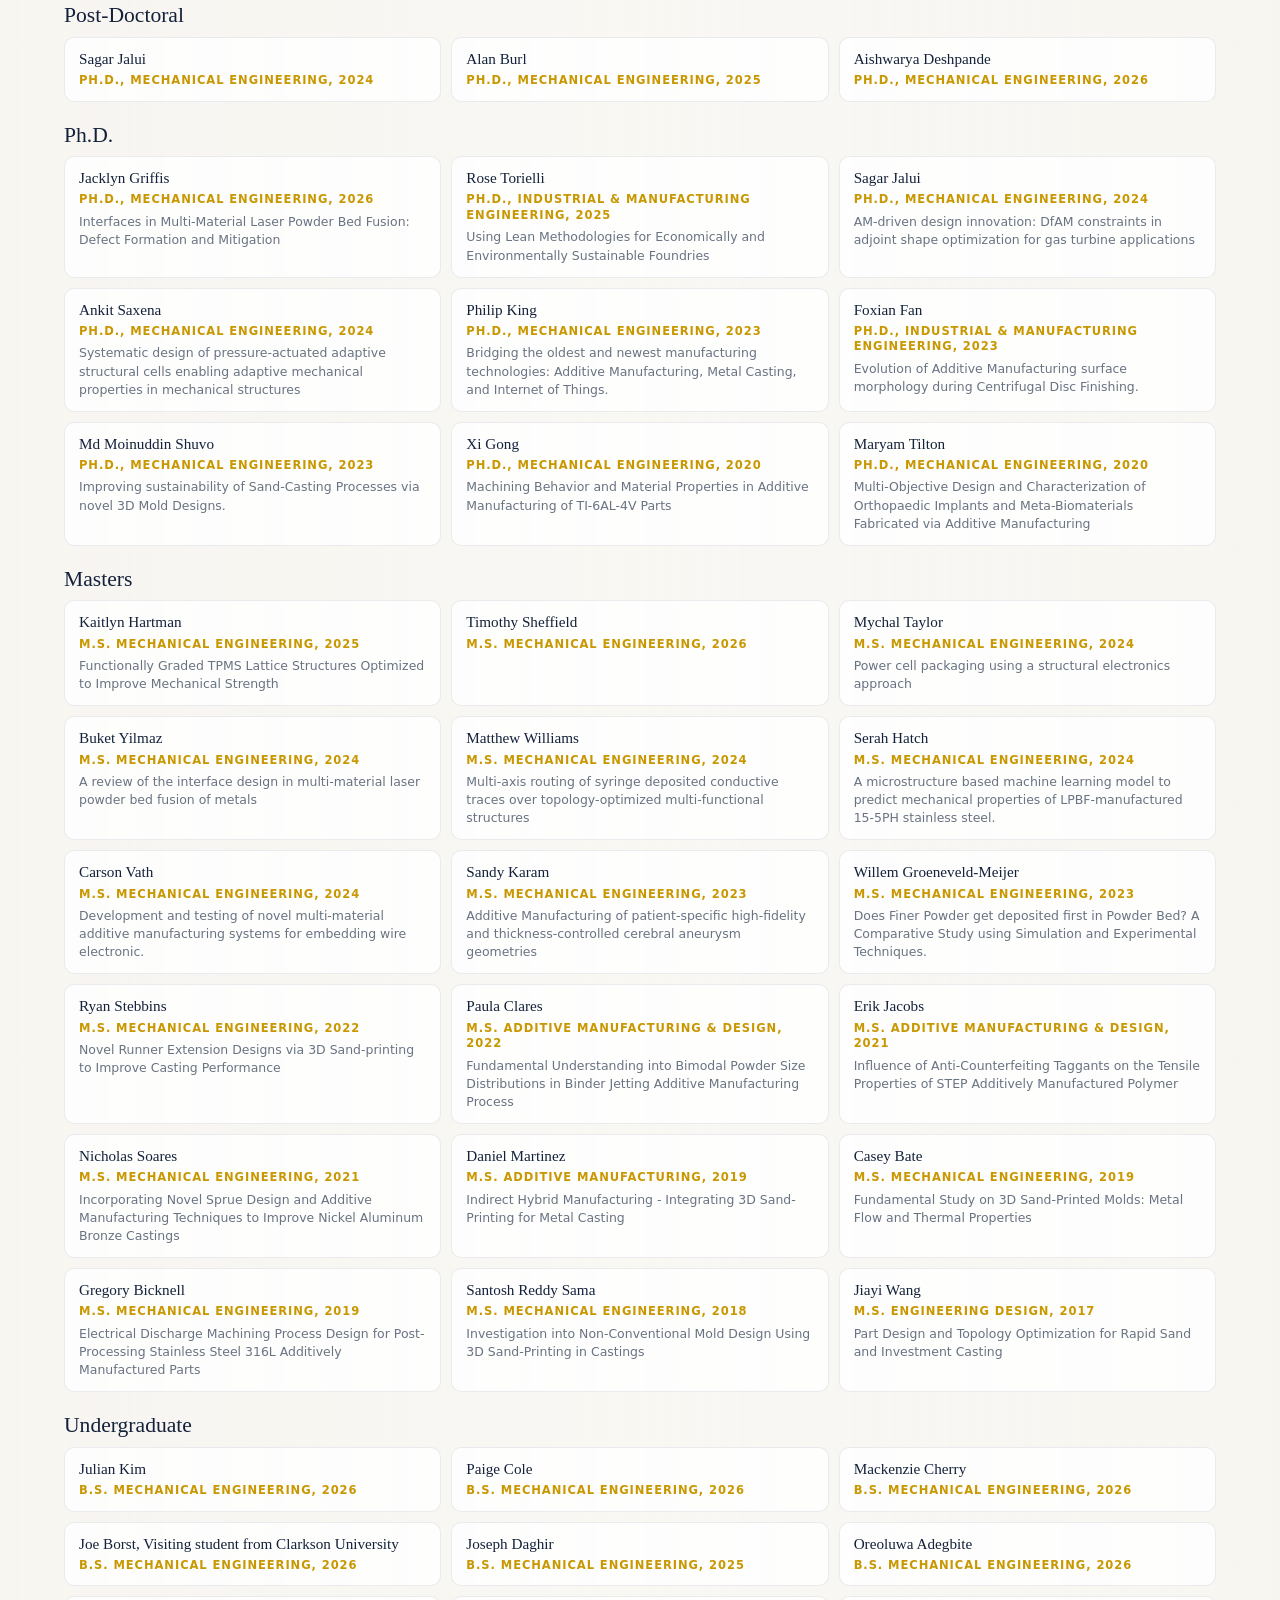
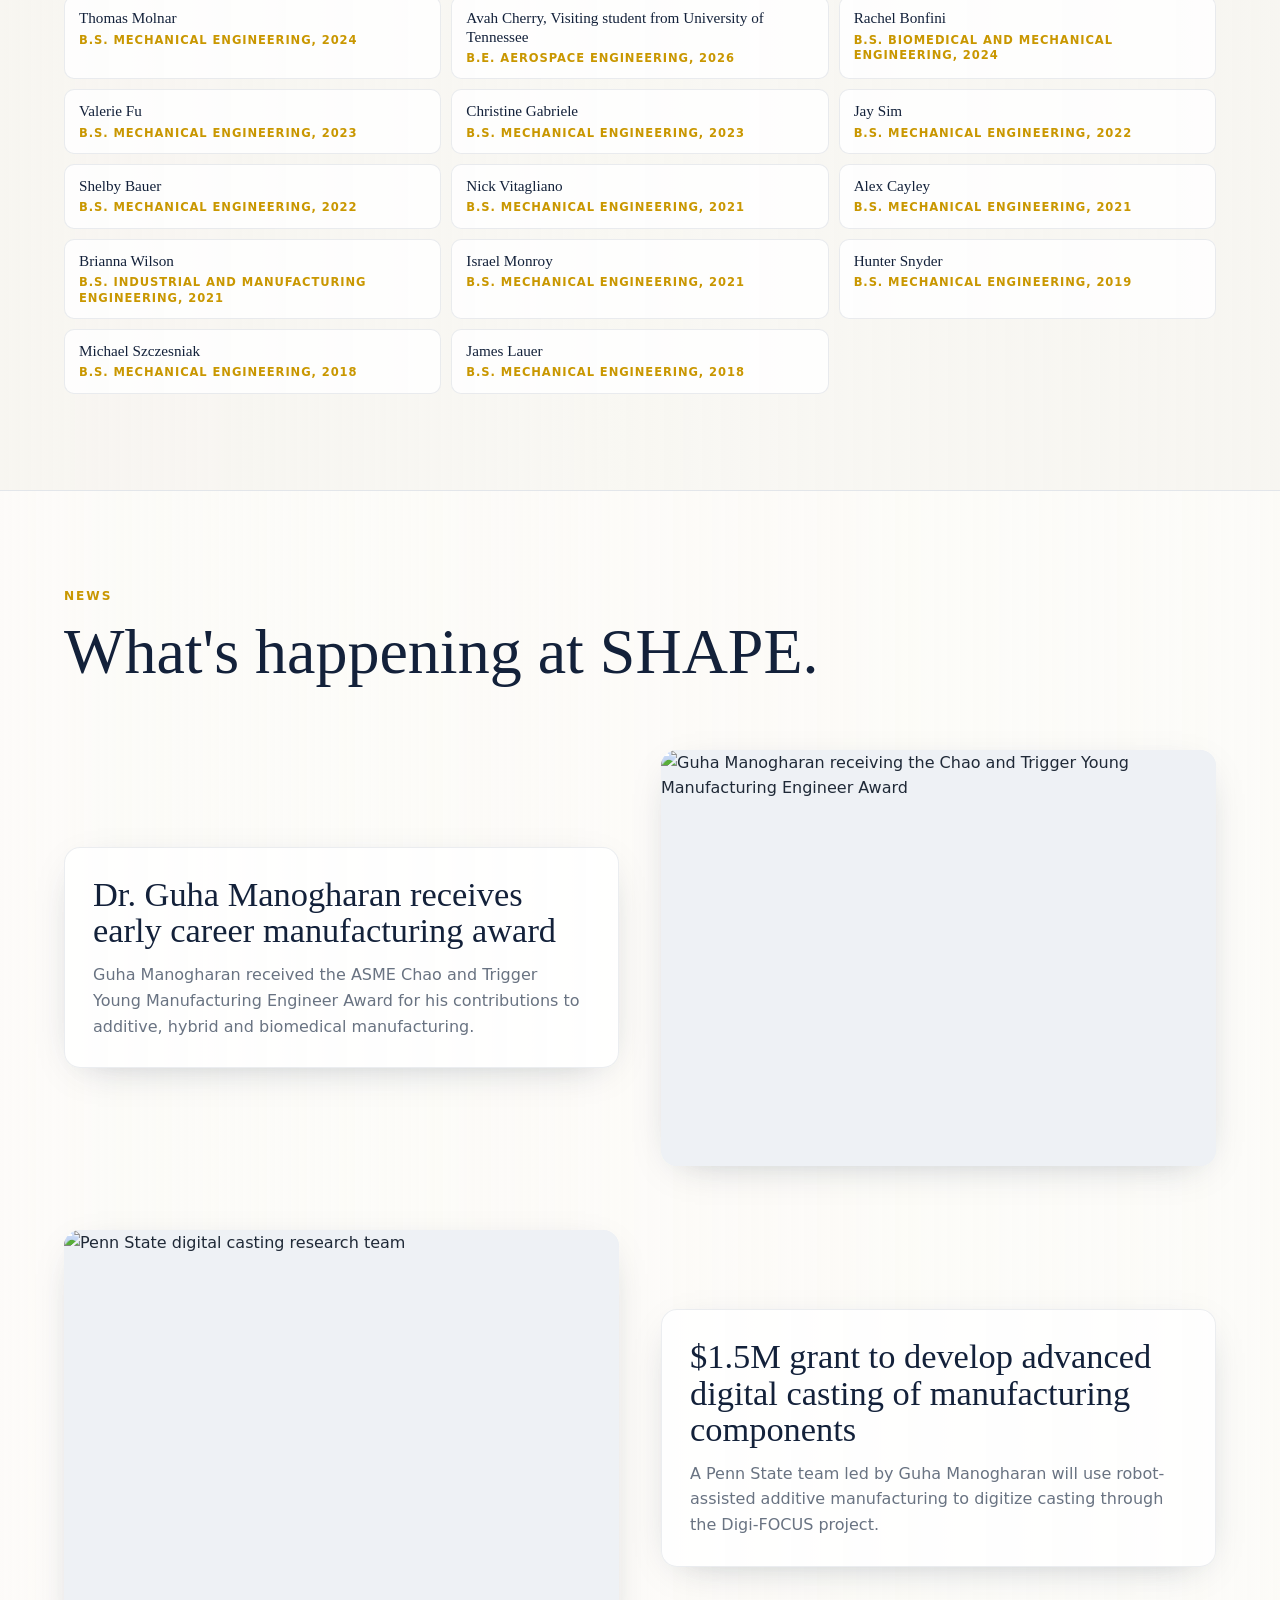
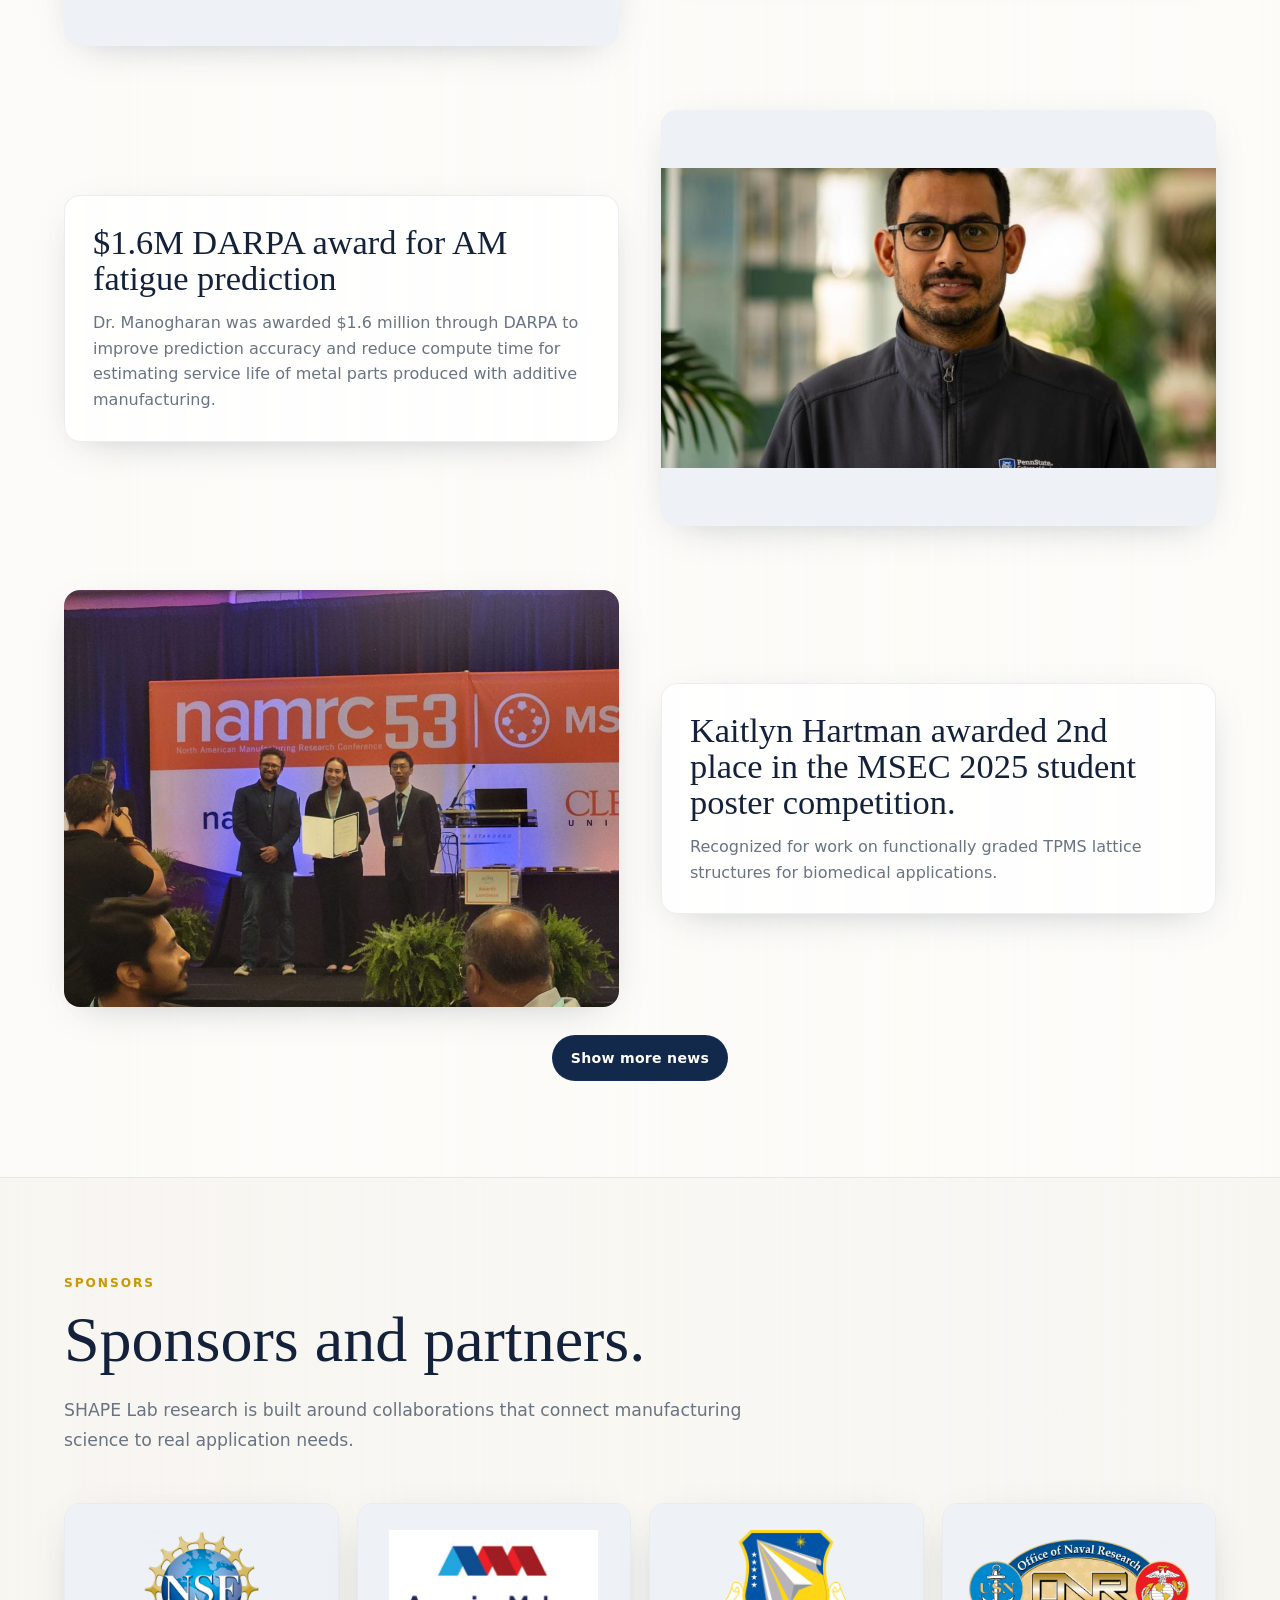
==== commit c2aae0a3: "Update index.html" ====
--- a/index.html
+++ b/index.html
@@ -3228,6 +3228,9 @@
     refreshParallaxMetrics();
     updateParallax();
   </script>
+<!-- Cloudflare Web Analytics -->
+<script type="module" src="https://static.cloudflareinsights.com/beacon.min.js" data-cf-beacon='{"token": "eb9d5daab52a45288beed99b1c30386e"}'></script>
+<!-- End Cloudflare Web Analytics -->
 </body>
 </html>
 
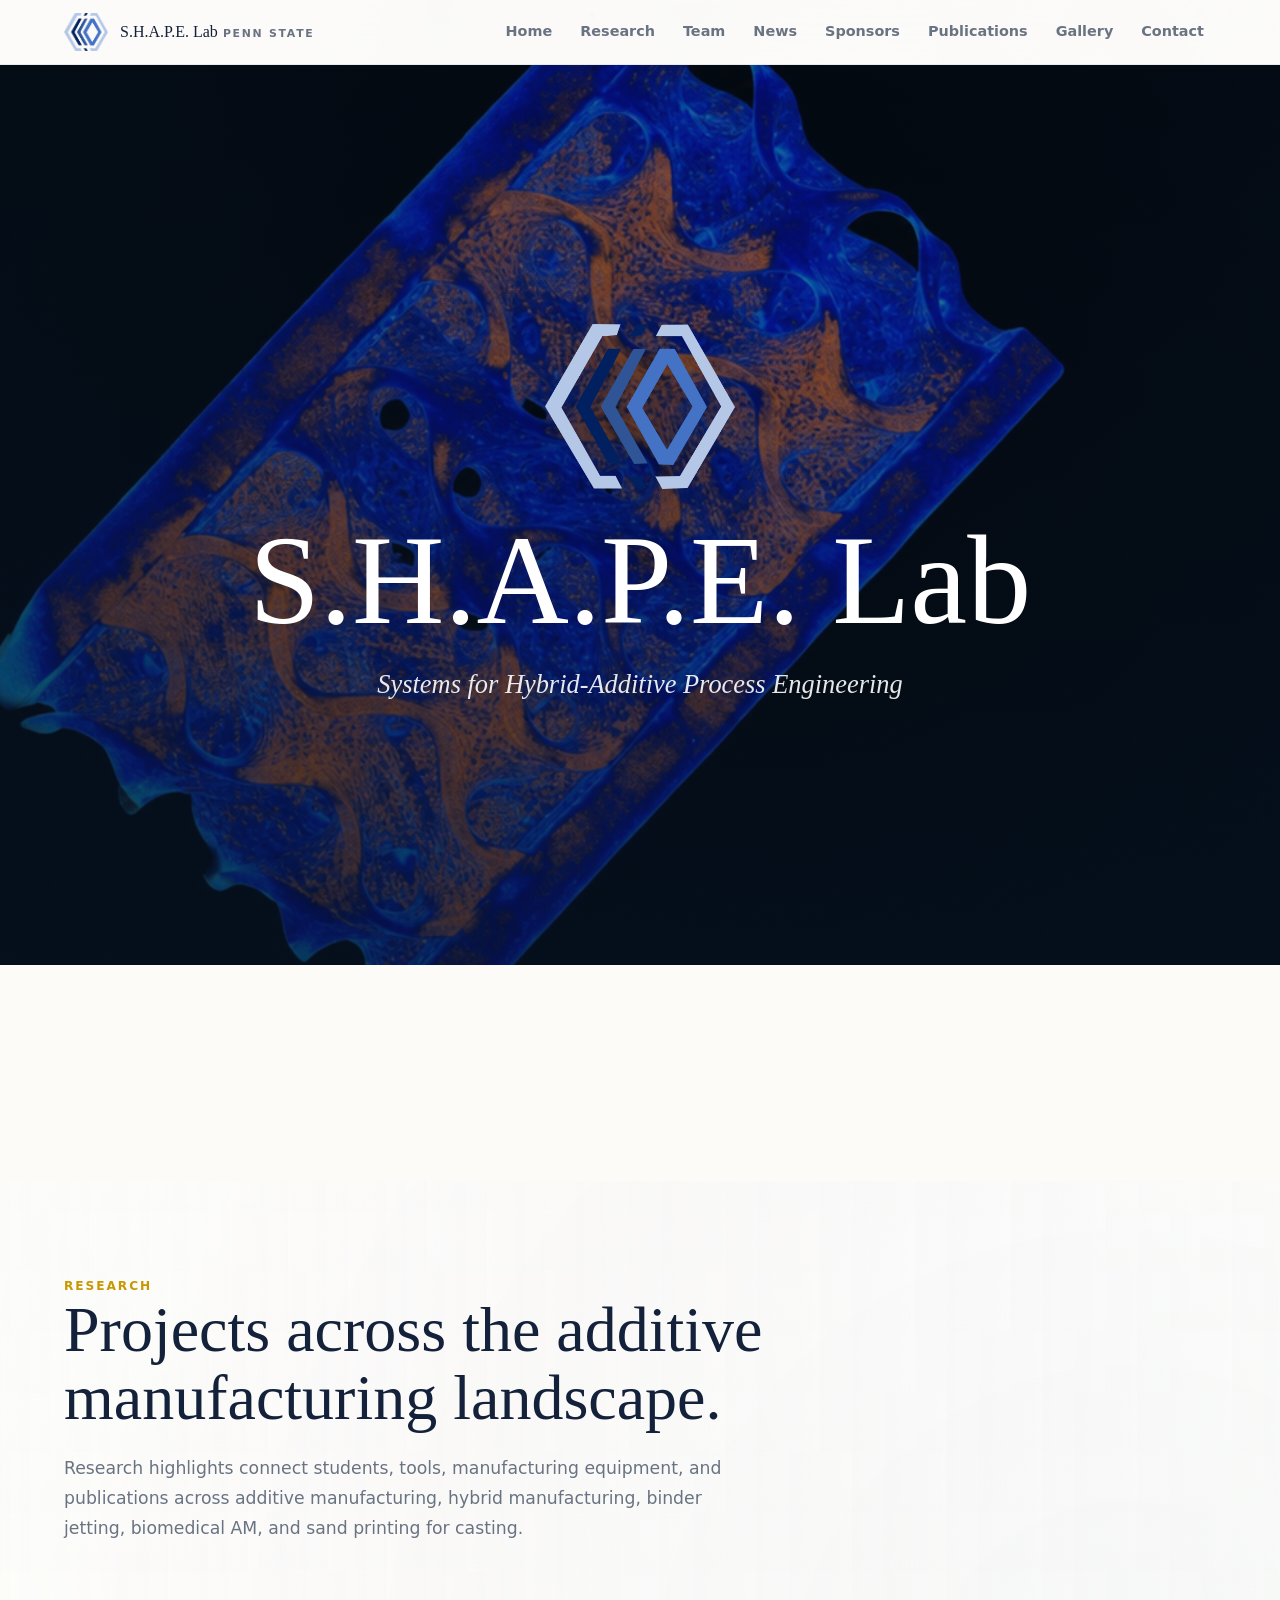
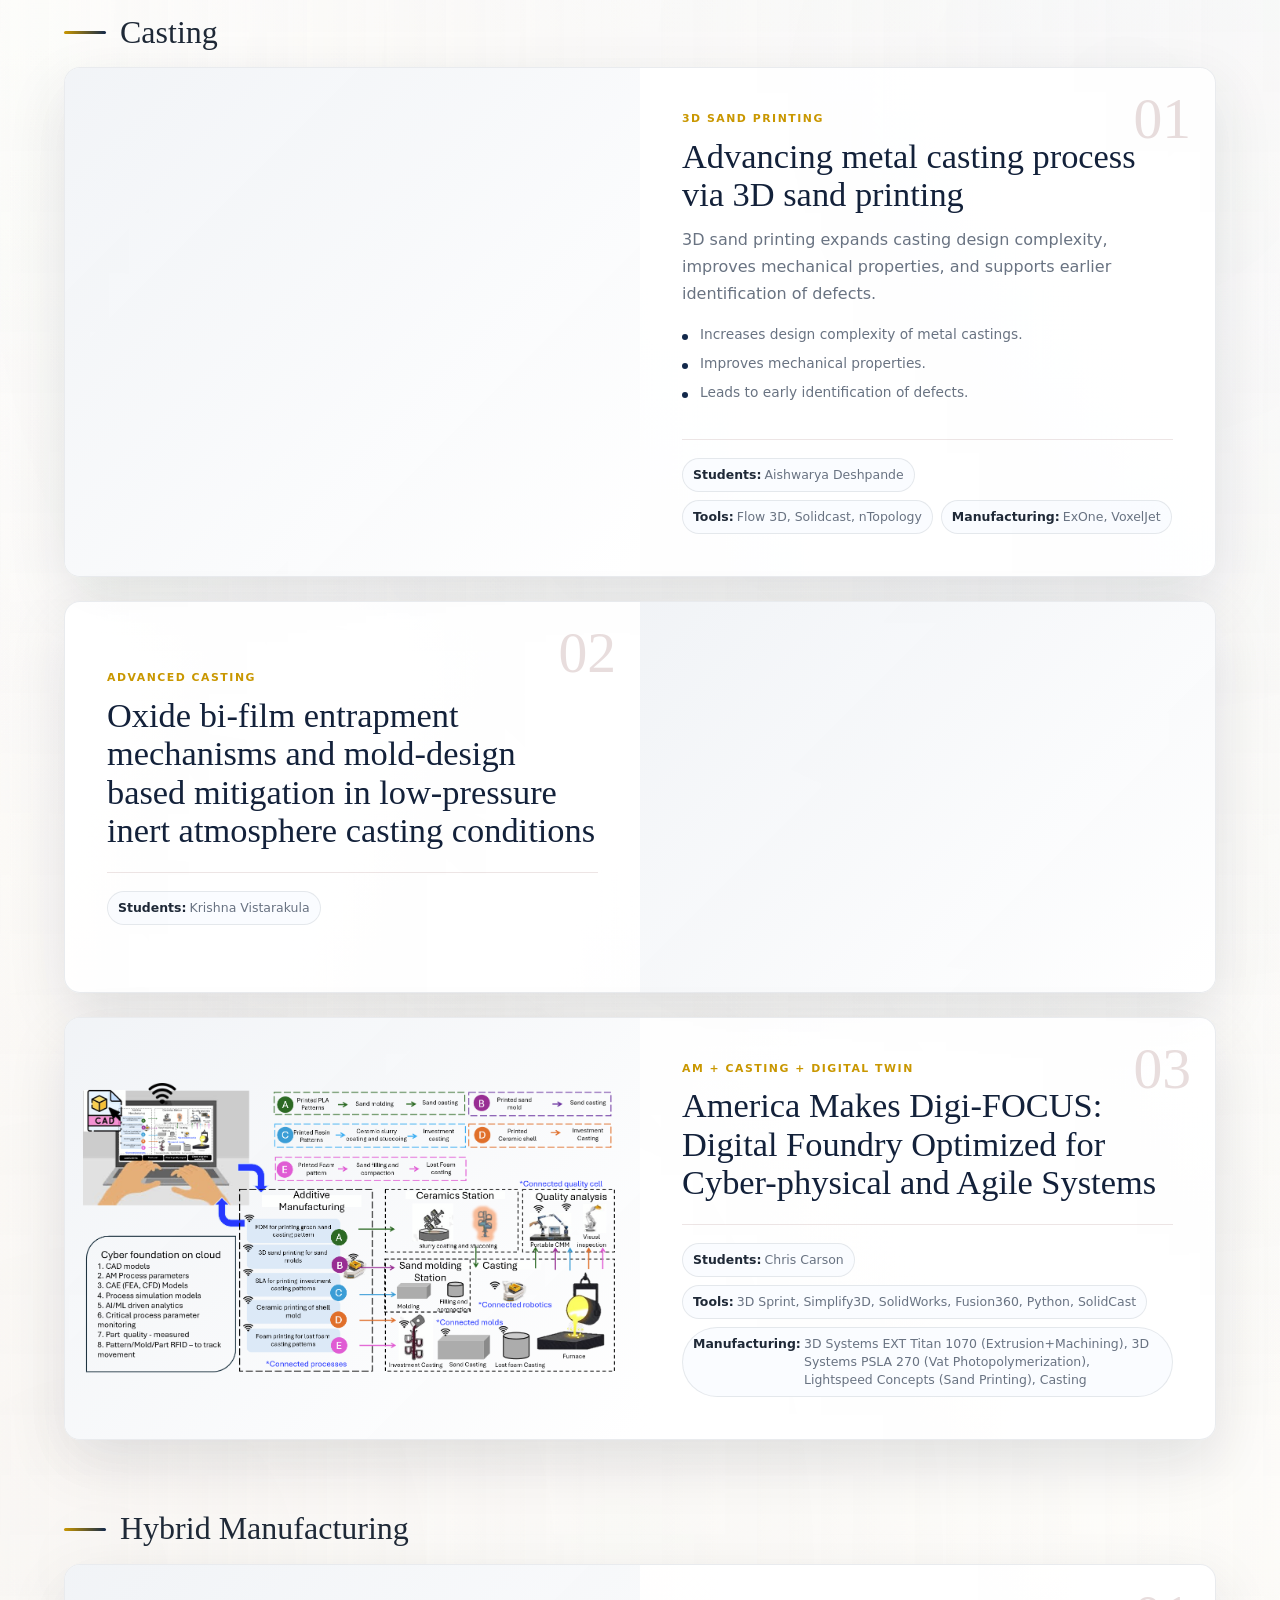
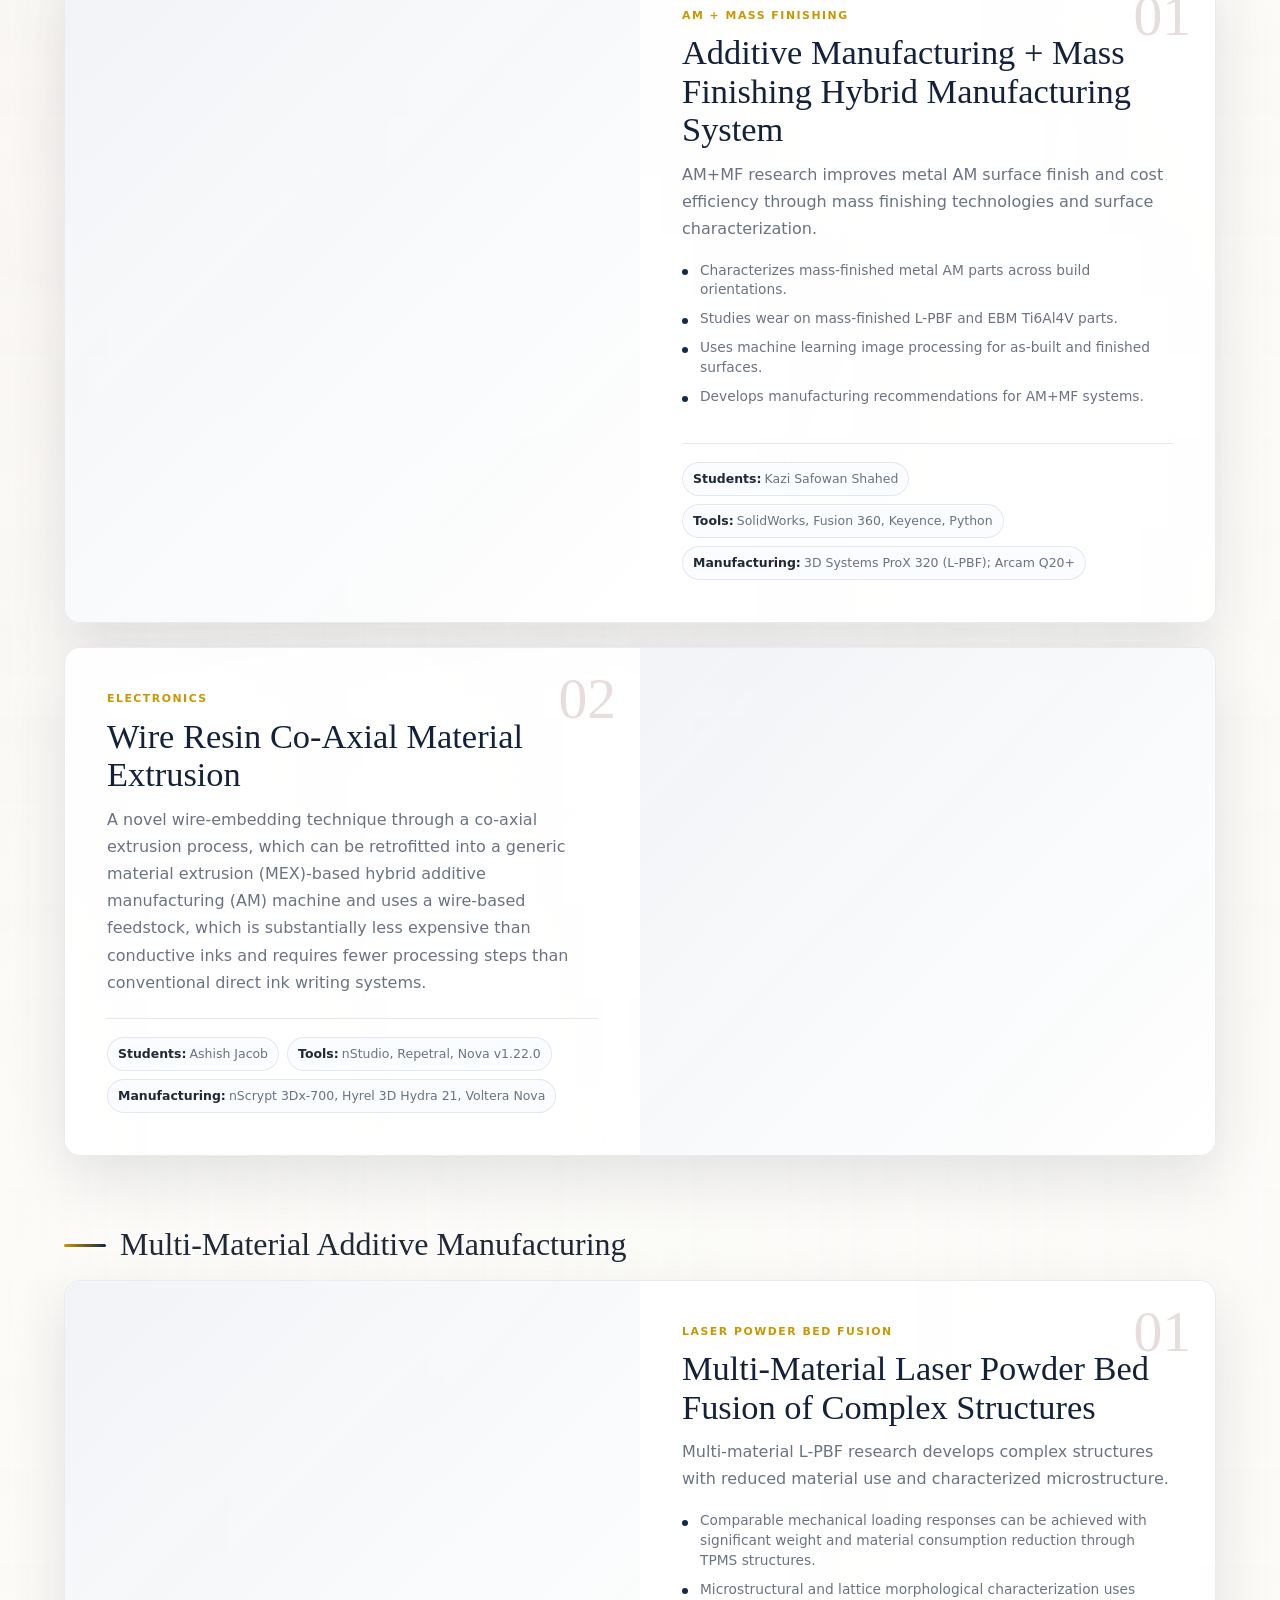
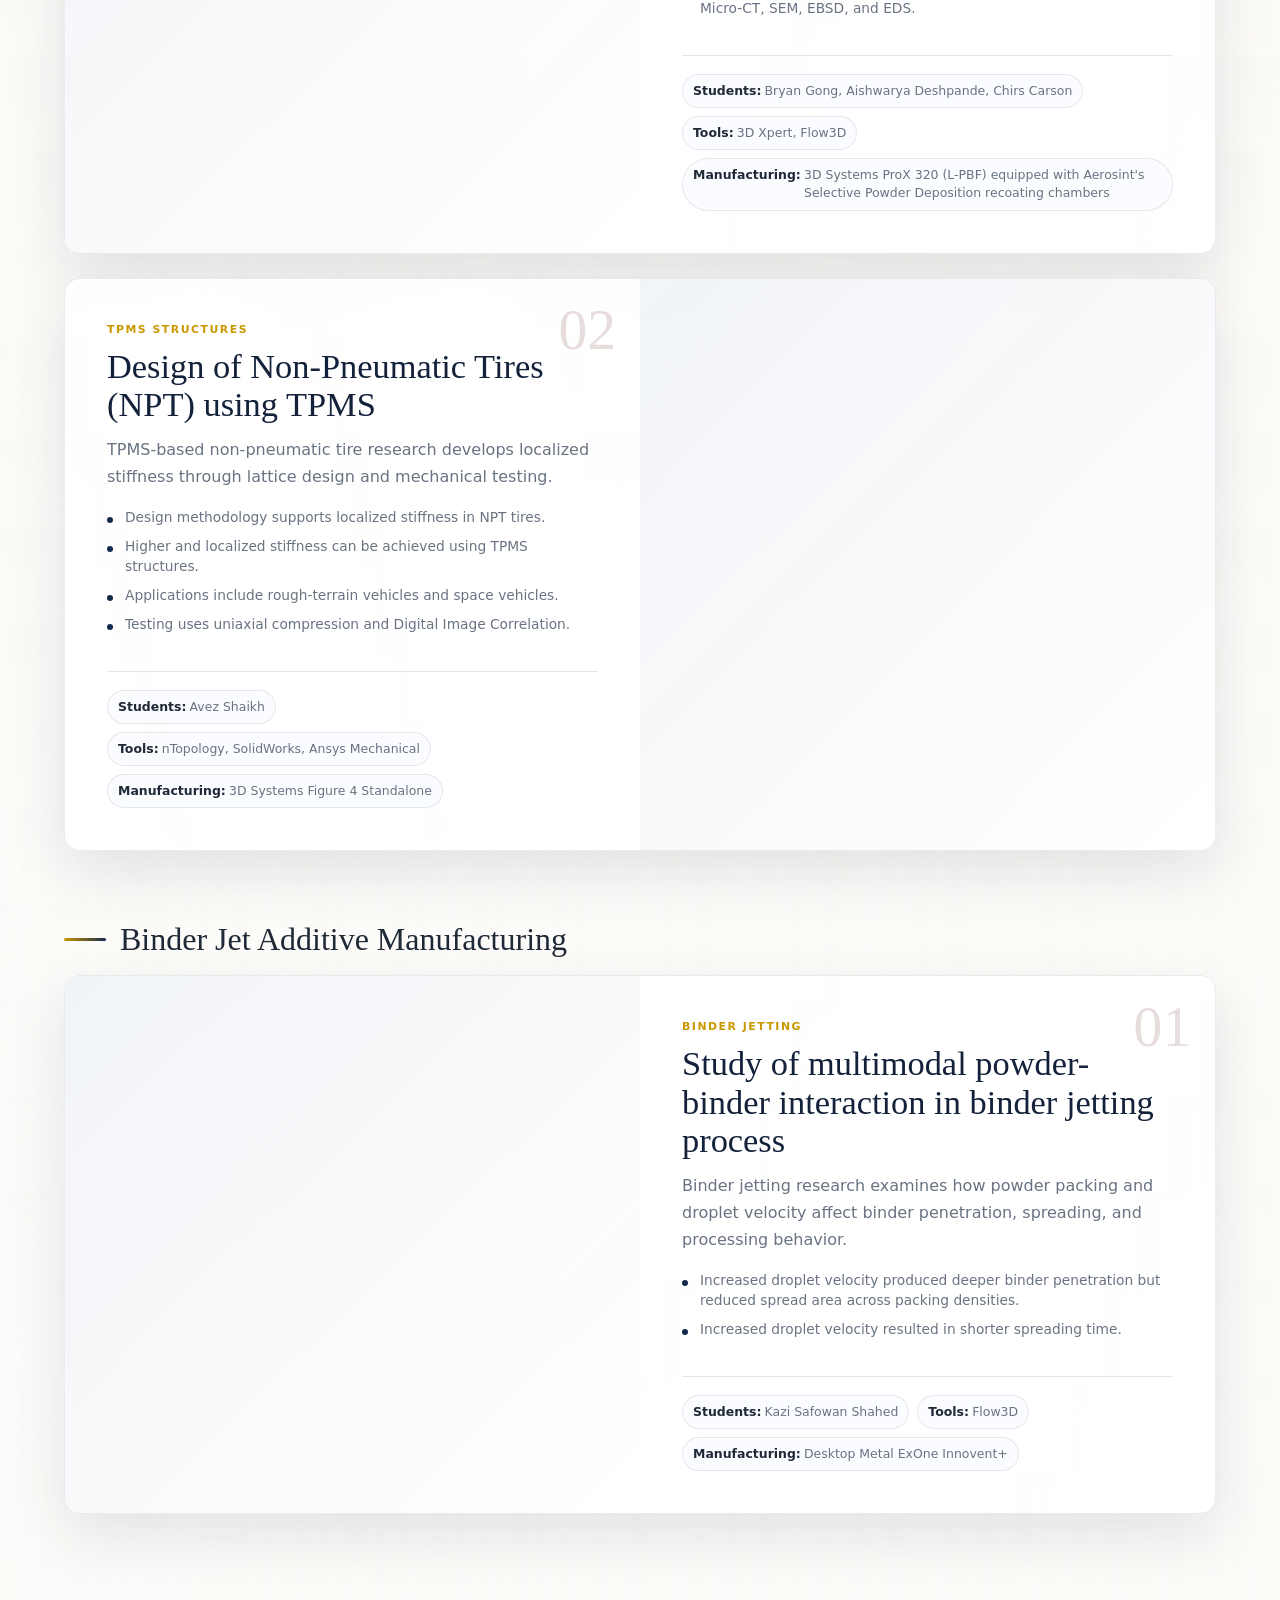
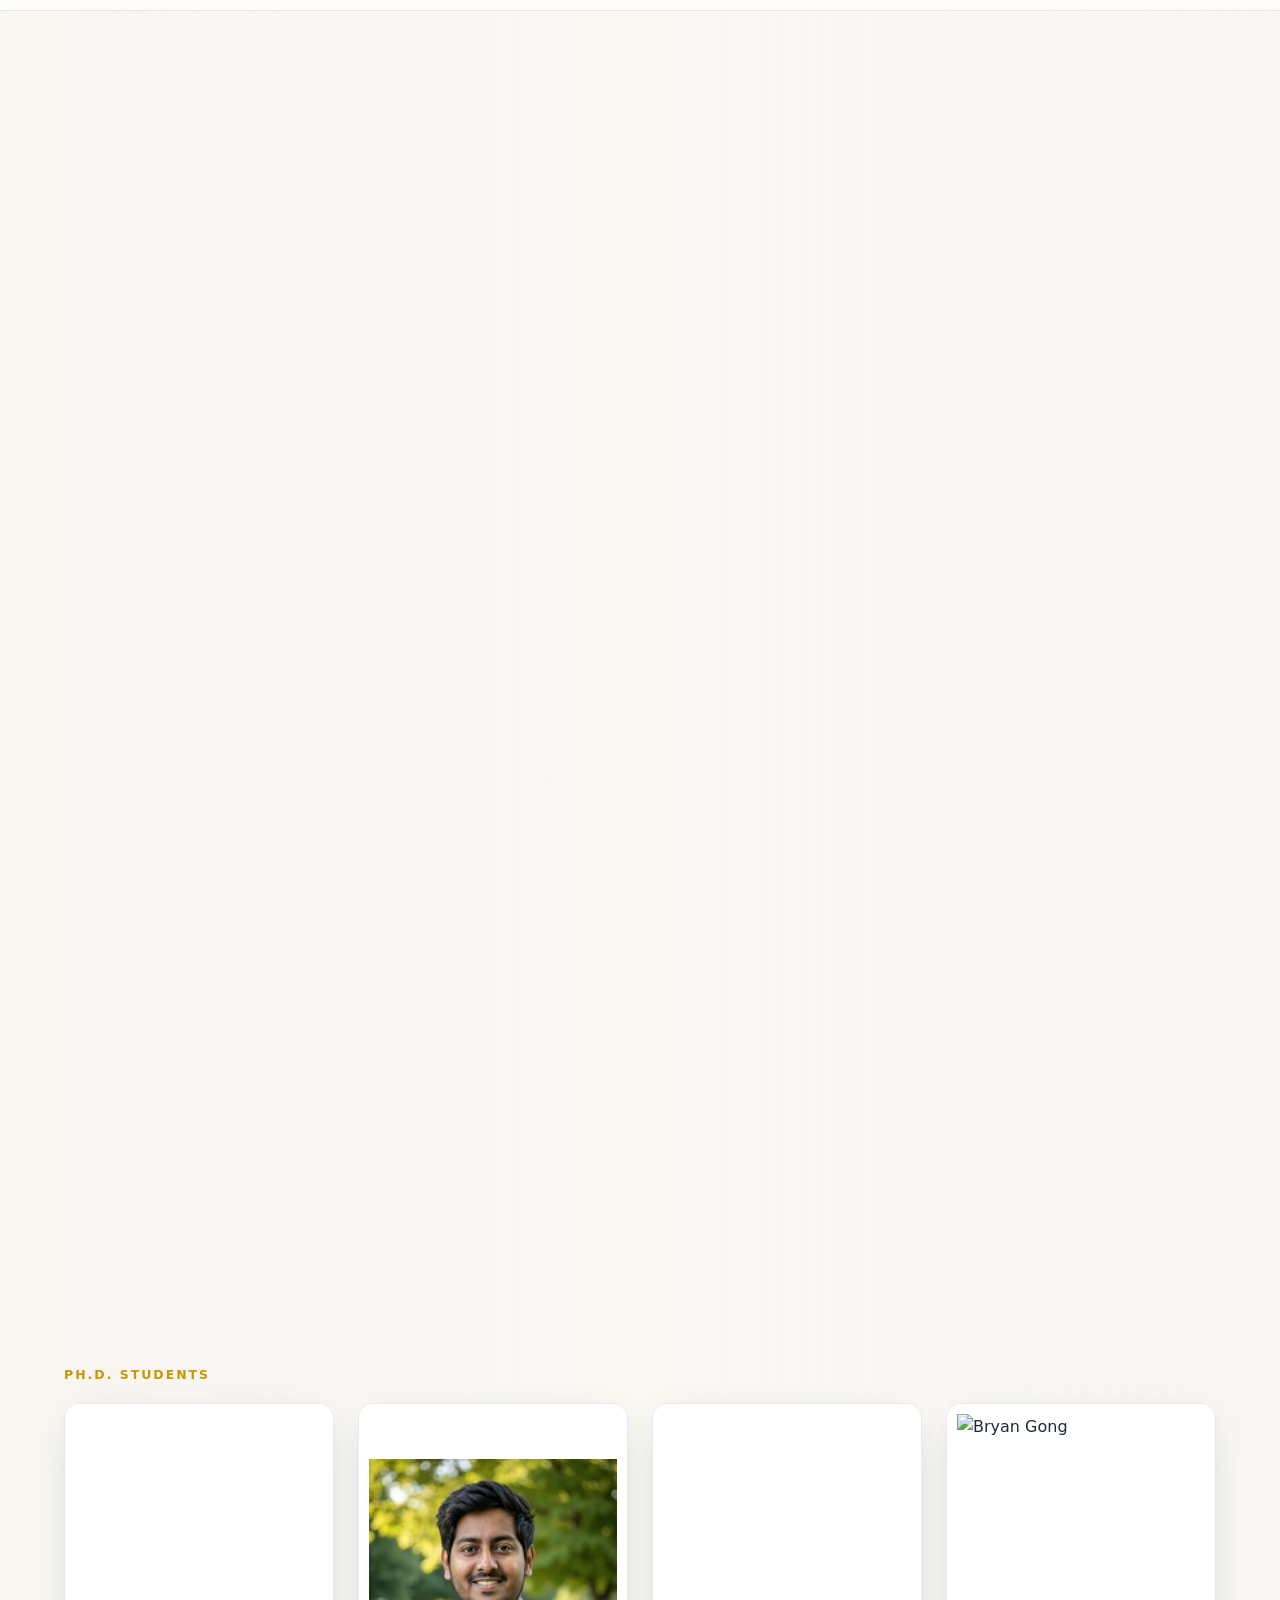
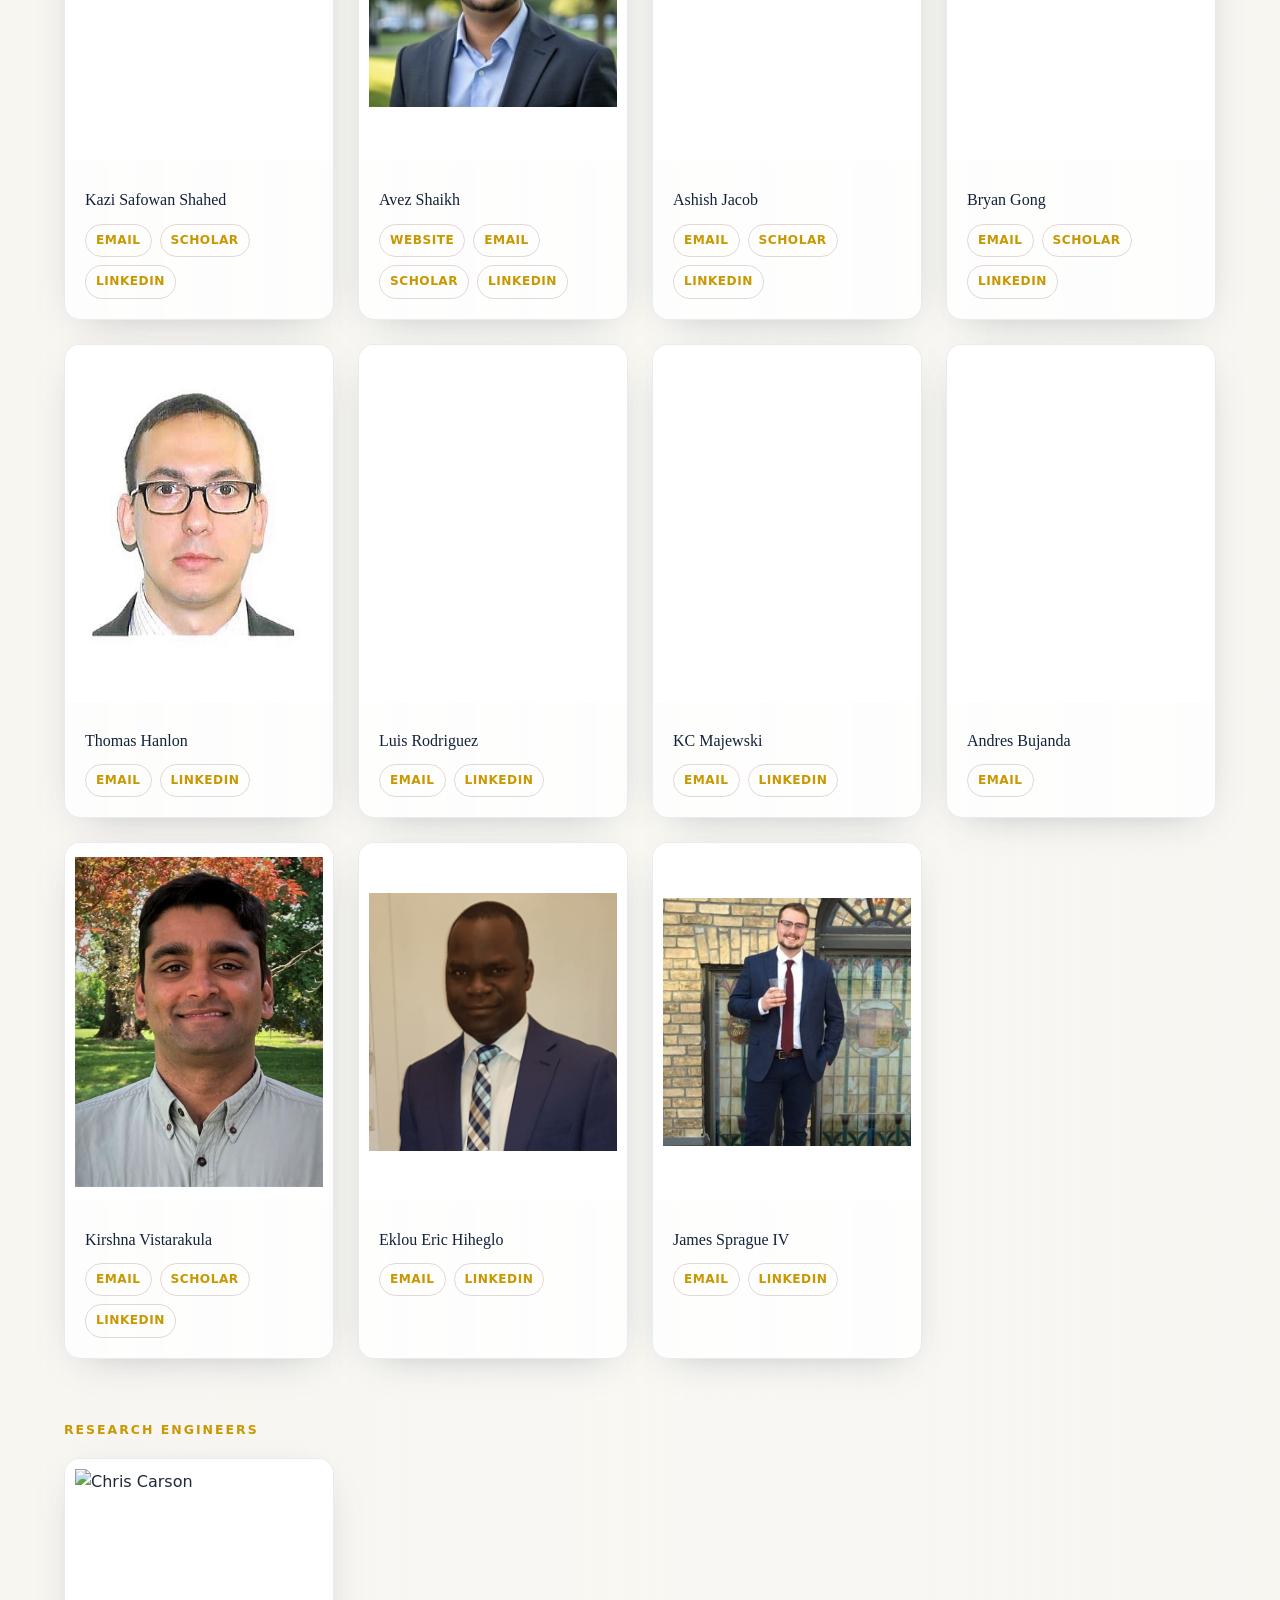
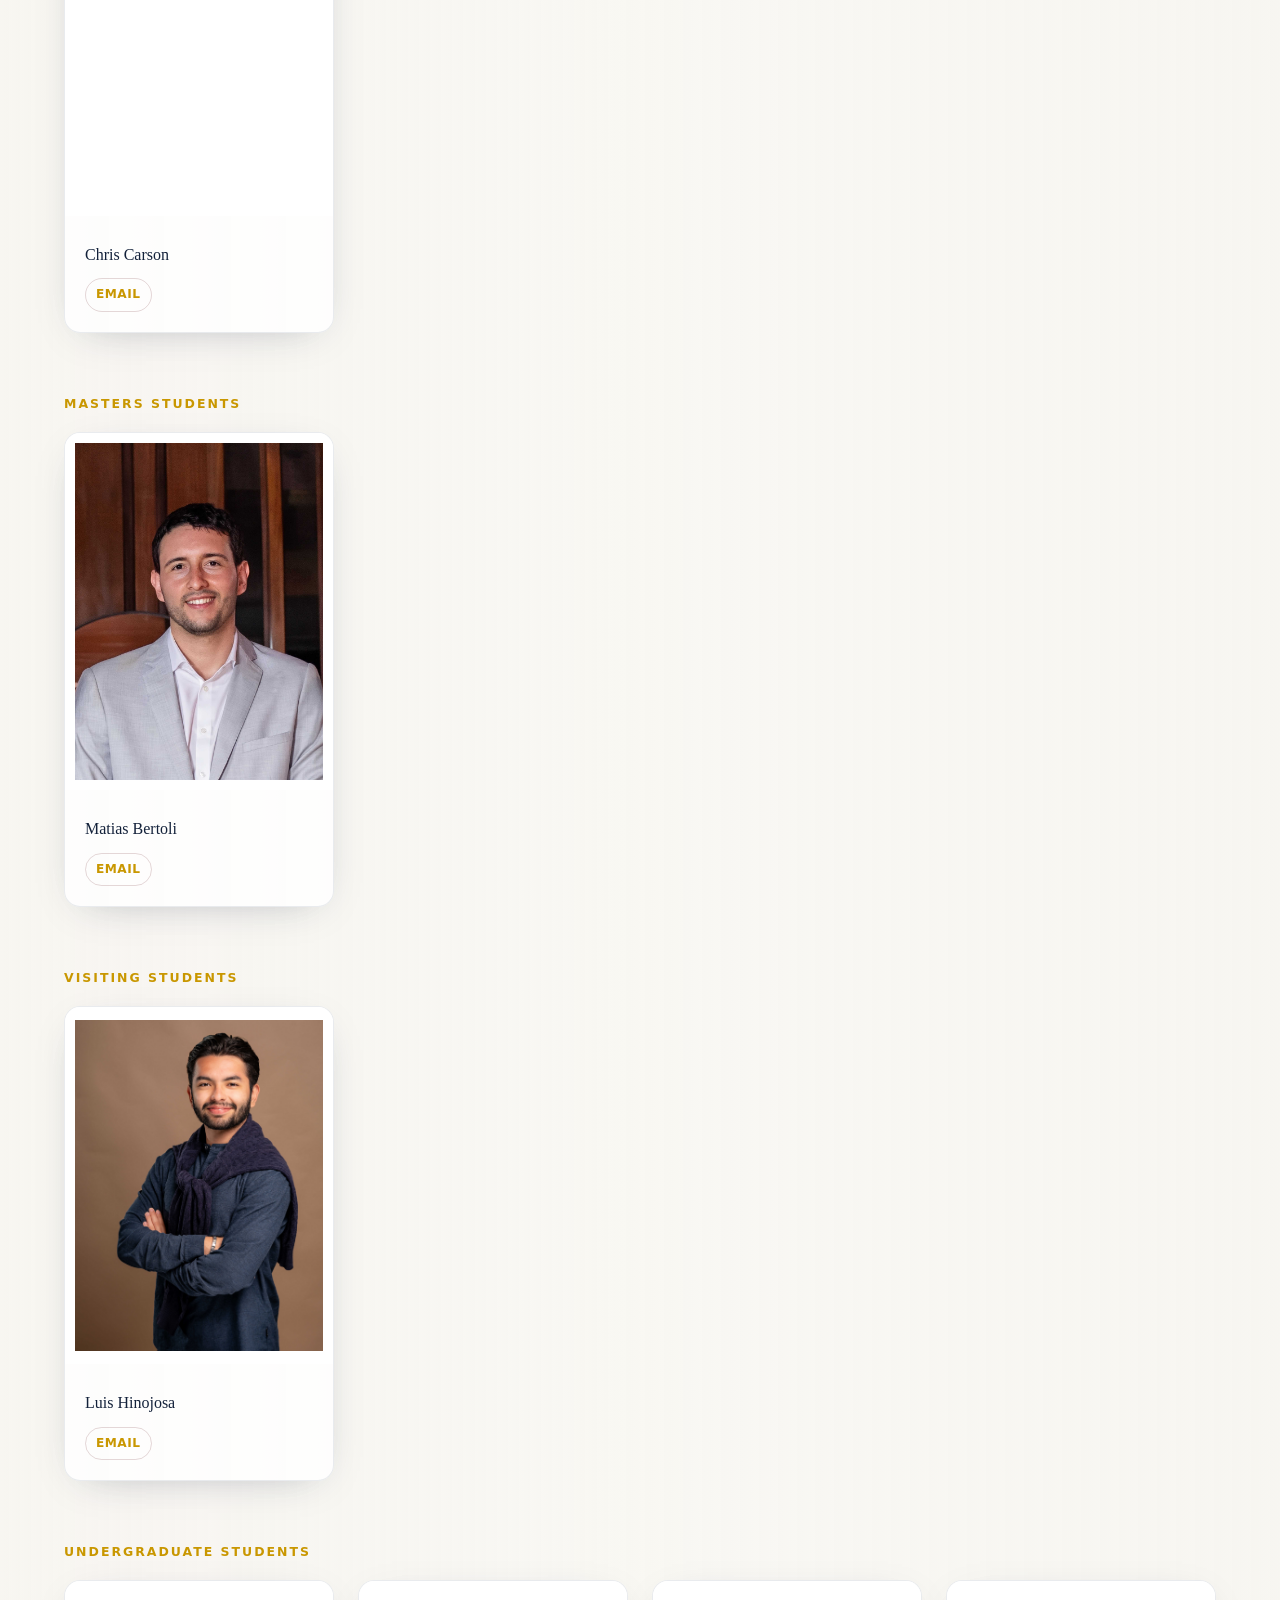
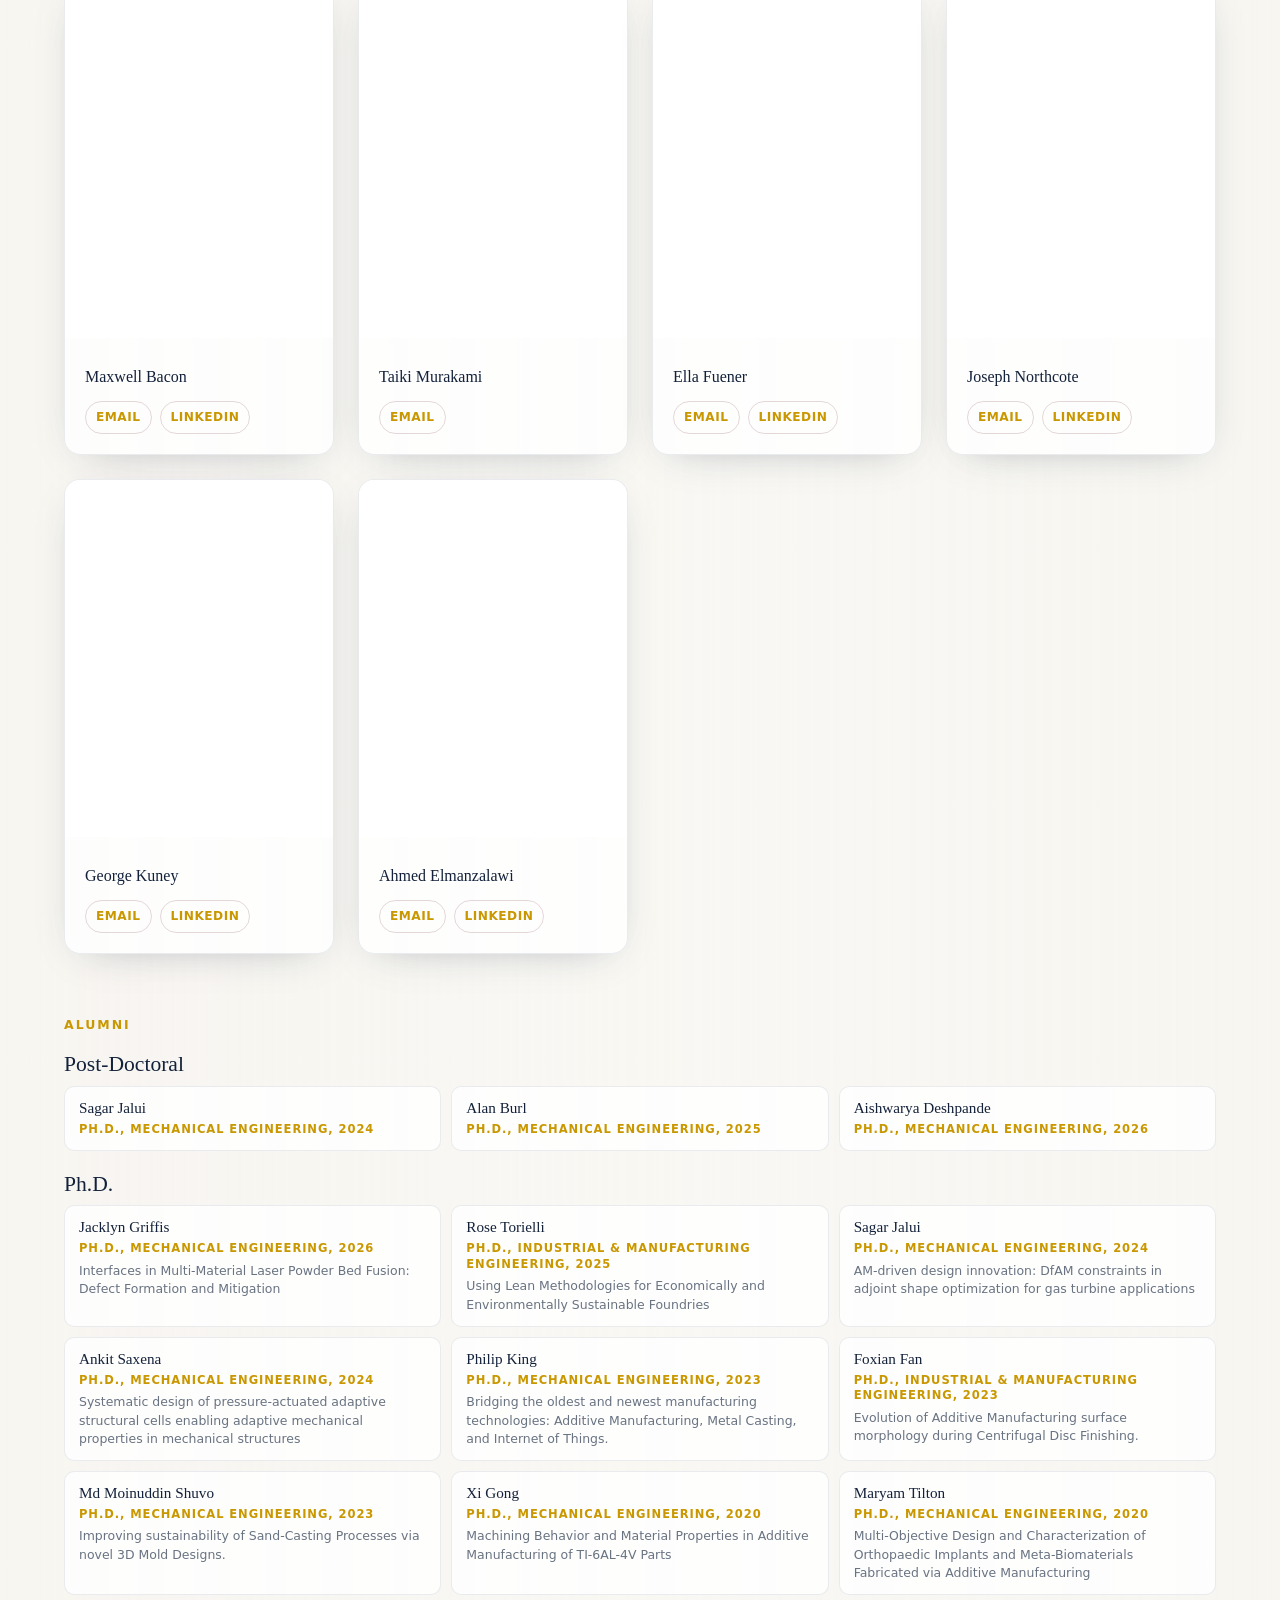
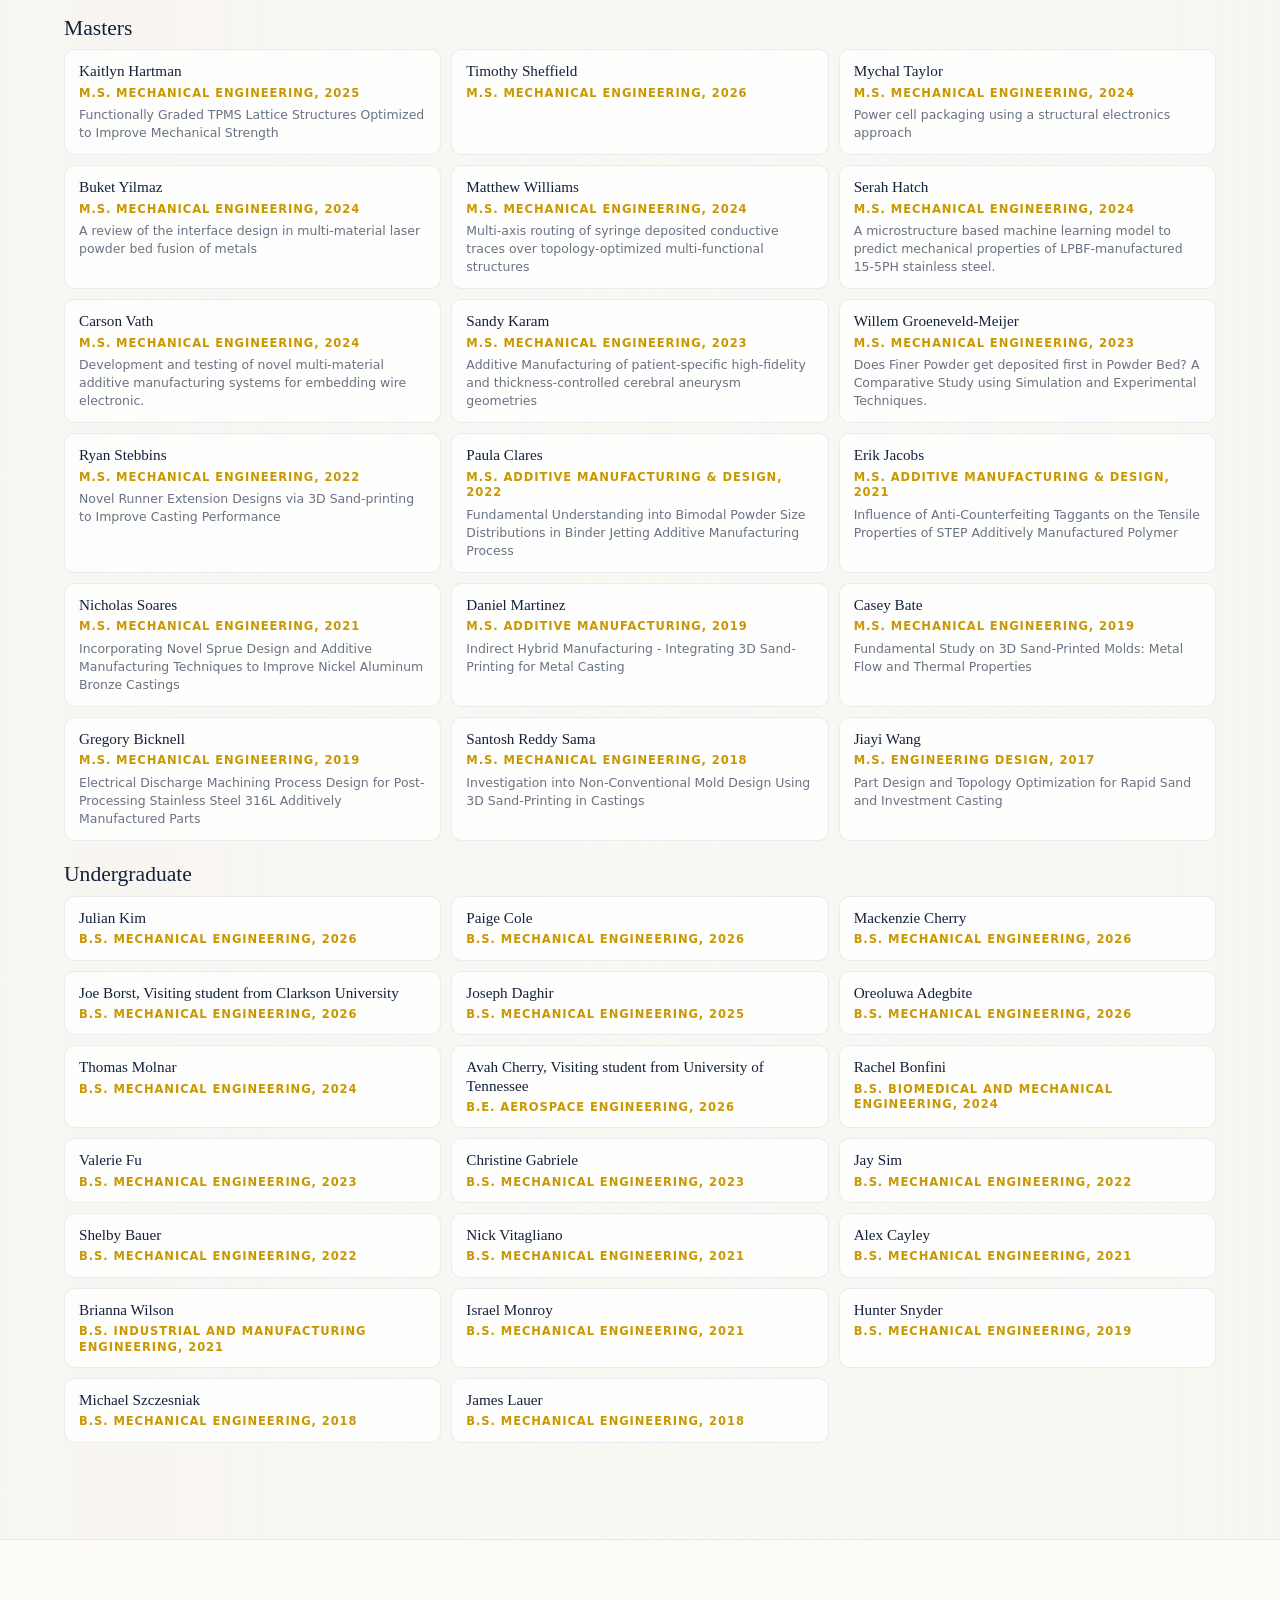
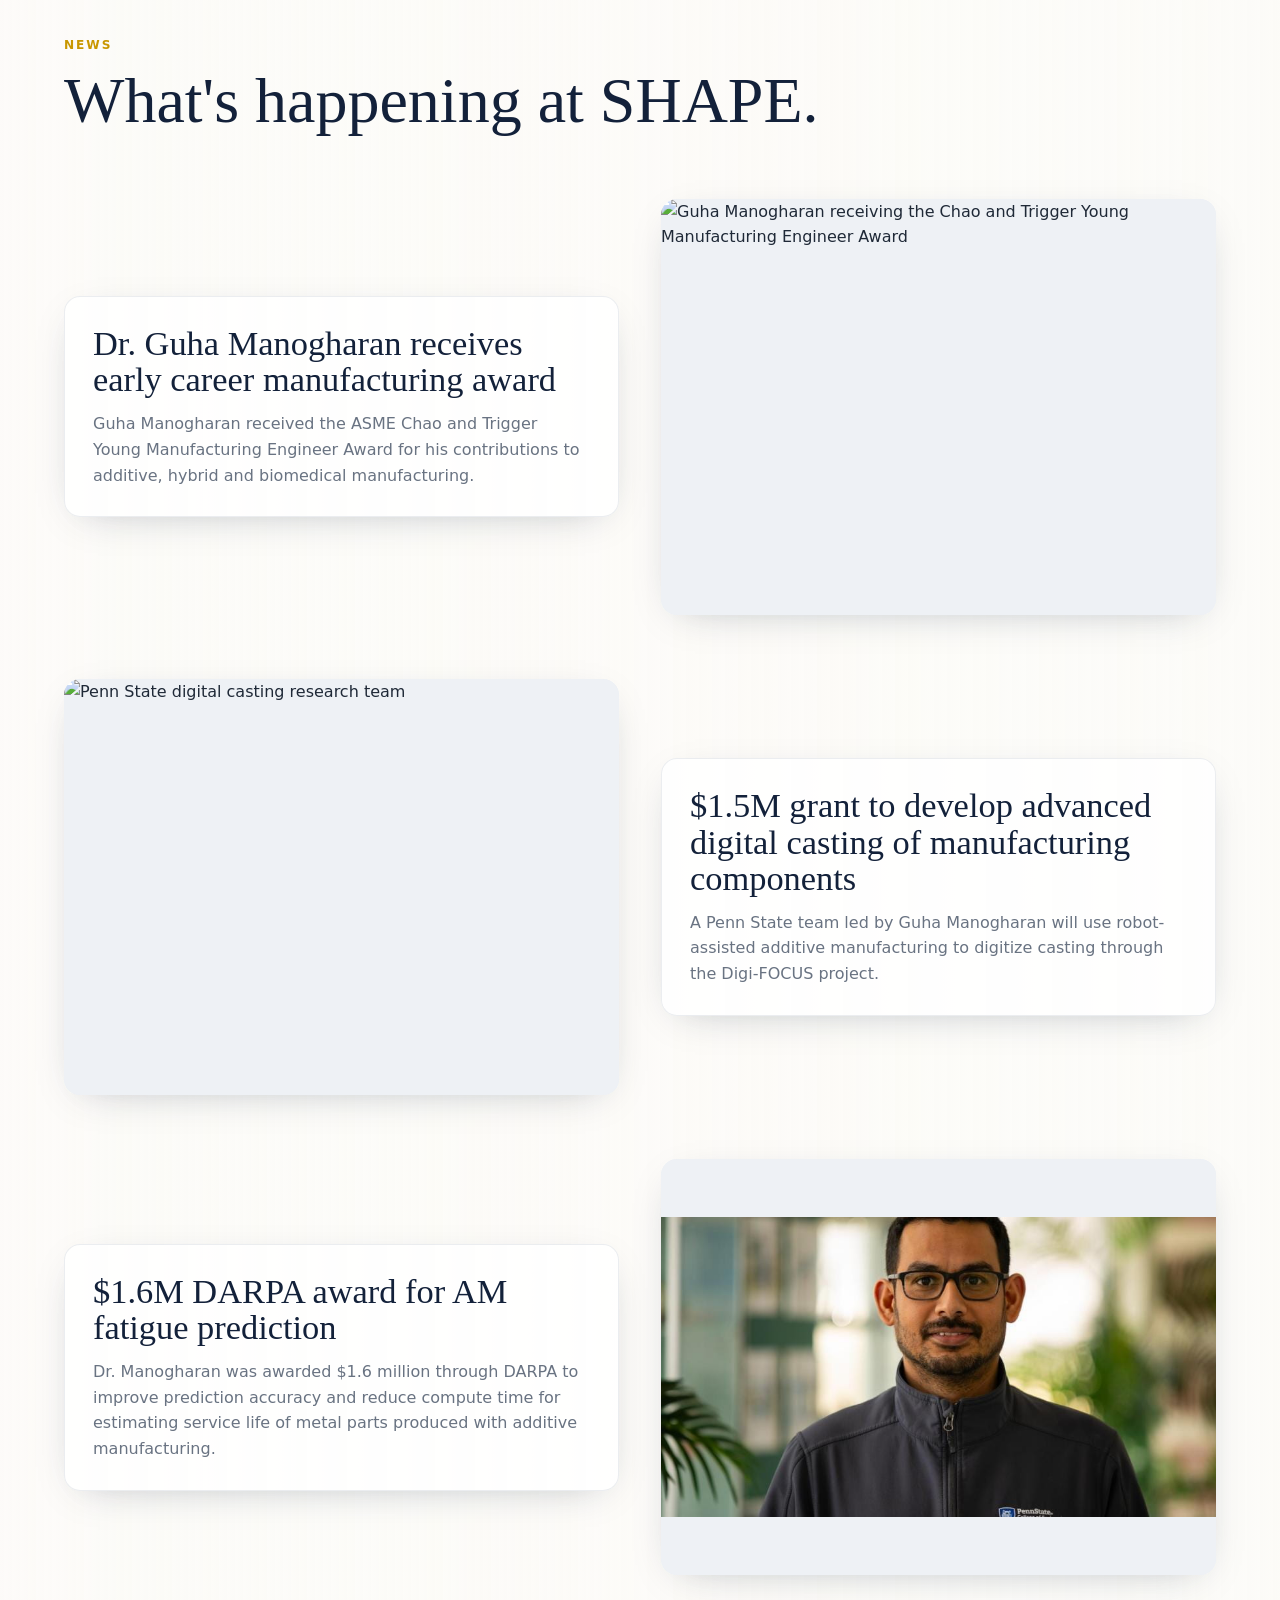
==== commit 808bc885: "10/19/26" ====
--- a/index.html
+++ b/index.html
@@ -1467,7 +1467,7 @@
           <h3 class="team-group-title">Ph.D. Students</h3>
           <div class="grid cards-4">
             <article class="card profile-card"><div class="image-frame"><img src="profile_photos/Kazi.jpg" alt="Kazi Safowan Shahed" decoding="async" loading="lazy"></div><div class="card-body"><h4>Kazi Safowan Shahed</h4><div class="profile-links" aria-label="Kazi Safowan Shahed links"><a href="mailto:kxs6079@psu.edu">Email</a><a href="https://scholar.google.com/citations?hl=en&amp;user=soPw1QIAAAAJ" target="_blank" rel="noopener noreferrer">Scholar</a><a href="https://www.linkedin.com/in/kazi-safowan-shahed-5255a512a/" target="_blank" rel="noopener noreferrer">LinkedIn</a></div></div></article>
-            <article class="card profile-card"><div class="image-frame"><img src="profile_photos/Avez.png" alt="Avez Shaikh" decoding="async" loading="lazy"></div><div class="card-body"><h4>Avez Shaikh</h4><div class="profile-links" aria-label="Avez Shaikh links"><a href="mailto:aas6636@psu.edu">Email</a><a href="https://scholar.google.com/citations?hl=en&amp;user=9gPZgy4AAAAJ" target="_blank" rel="noopener noreferrer">Scholar</a><a href="https://www.linkedin.com/in/avez-shaikh" target="_blank" rel="noopener noreferrer">LinkedIn</a></div></div></article>
+            <article class="card profile-card"><div class="image-frame"><img src="profile_photos/Avez.png" alt="Avez Shaikh" decoding="async" loading="lazy"></div><div class="card-body"><h4>Avez Shaikh</h4><div class="profile-links" aria-label="Avez Shaikh links"><a href="https://avezshaikh.com/" target="_blank" rel="noopener noreferrer">Website</a><a href="mailto:aas6636@psu.edu">Email</a><a href="https://scholar.google.com/citations?hl=en&amp;user=9gPZgy4AAAAJ" target="_blank" rel="noopener noreferrer">Scholar</a><a href="https://www.linkedin.com/in/avez-shaikh" target="_blank" rel="noopener noreferrer">LinkedIn</a></div></div></article>
             <article class="card profile-card"><div class="image-frame"><img src="profile_photos/Ashish.jpg" alt="Ashish Jacob" decoding="async" loading="lazy"></div><div class="card-body"><h4>Ashish Jacob</h4><div class="profile-links" aria-label="Ashish Jacob links"><a href="mailto:akj5512@psu.edu">Email</a><a href="https://scholar.google.com/citations?hl=en&amp;user=cxenzngAAAAJ" target="_blank" rel="noopener noreferrer">Scholar</a><a href="https://www.linkedin.com/in/ashish-jacob-397362a0/" target="_blank" rel="noopener noreferrer">LinkedIn</a></div></div></article>
             <article class="card profile-card"><div class="image-frame"><img src="profile_photos/Bryan.jpg" alt="Bryan Gong" decoding="async" loading="lazy"></div><div class="card-body"><h4>Bryan Gong</h4><div class="profile-links" aria-label="Bryan Gong links"><a href="mailto:bygong@psu.edu">Email</a><a href="https://scholar.google.com/citations?hl=en&amp;user=94cfIs0AAAAJ" target="_blank" rel="noopener noreferrer">Scholar</a><a href="https://www.linkedin.com/in/bryan-gong-512228225/" target="_blank" rel="noopener noreferrer">LinkedIn</a></div></div></article>
             <article class="card profile-card"><div class="image-frame"><img src="profile_photos/Thomas.jpg" alt="Thomas Hanlon" decoding="async" loading="lazy"></div><div class="card-body"><h4>Thomas Hanlon</h4><div class="profile-links" aria-label="Thomas Hanlon links"><a href="mailto:teh5427@psu.edu">Email</a><a href="https://www.linkedin.com/in/thomashanlon08/" target="_blank" rel="noopener noreferrer">LinkedIn</a></div></div></article>
@@ -1490,6 +1490,14 @@
         <div class="team-group reveal">
           <h3 class="team-group-title">Masters Students</h3>
           <div class="grid cards-4">
+            <article class="card profile-card"><div class="image-frame"><img src="profile_photos/Matias Bertoli.jpg" alt="Matias Bertoli" decoding="async" loading="lazy"></div><div class="card-body"><h4>Matias Bertoli</h4><div class="profile-links" aria-label="Matias Bertoli links"><a href="mailto:mfb6616@psu.edu">Email</a></div></div></article>
+          </div>
+        </div>
+
+        <div class="team-group reveal">
+          <h3 class="team-group-title">Visiting Students</h3>
+          <div class="grid cards-4">
+            <article class="card profile-card"><div class="image-frame"><img src="profile_photos/Luis Vigo.jpg" alt="Luis Hinojosa" decoding="async" loading="lazy"></div><div class="card-body"><h4>Luis Hinojosa</h4><div class="profile-links" aria-label="Luis Hinojosa links"><a href="mailto:lzh5697@psu.edu">Email</a></div></div></article>
           </div>
         </div>
 
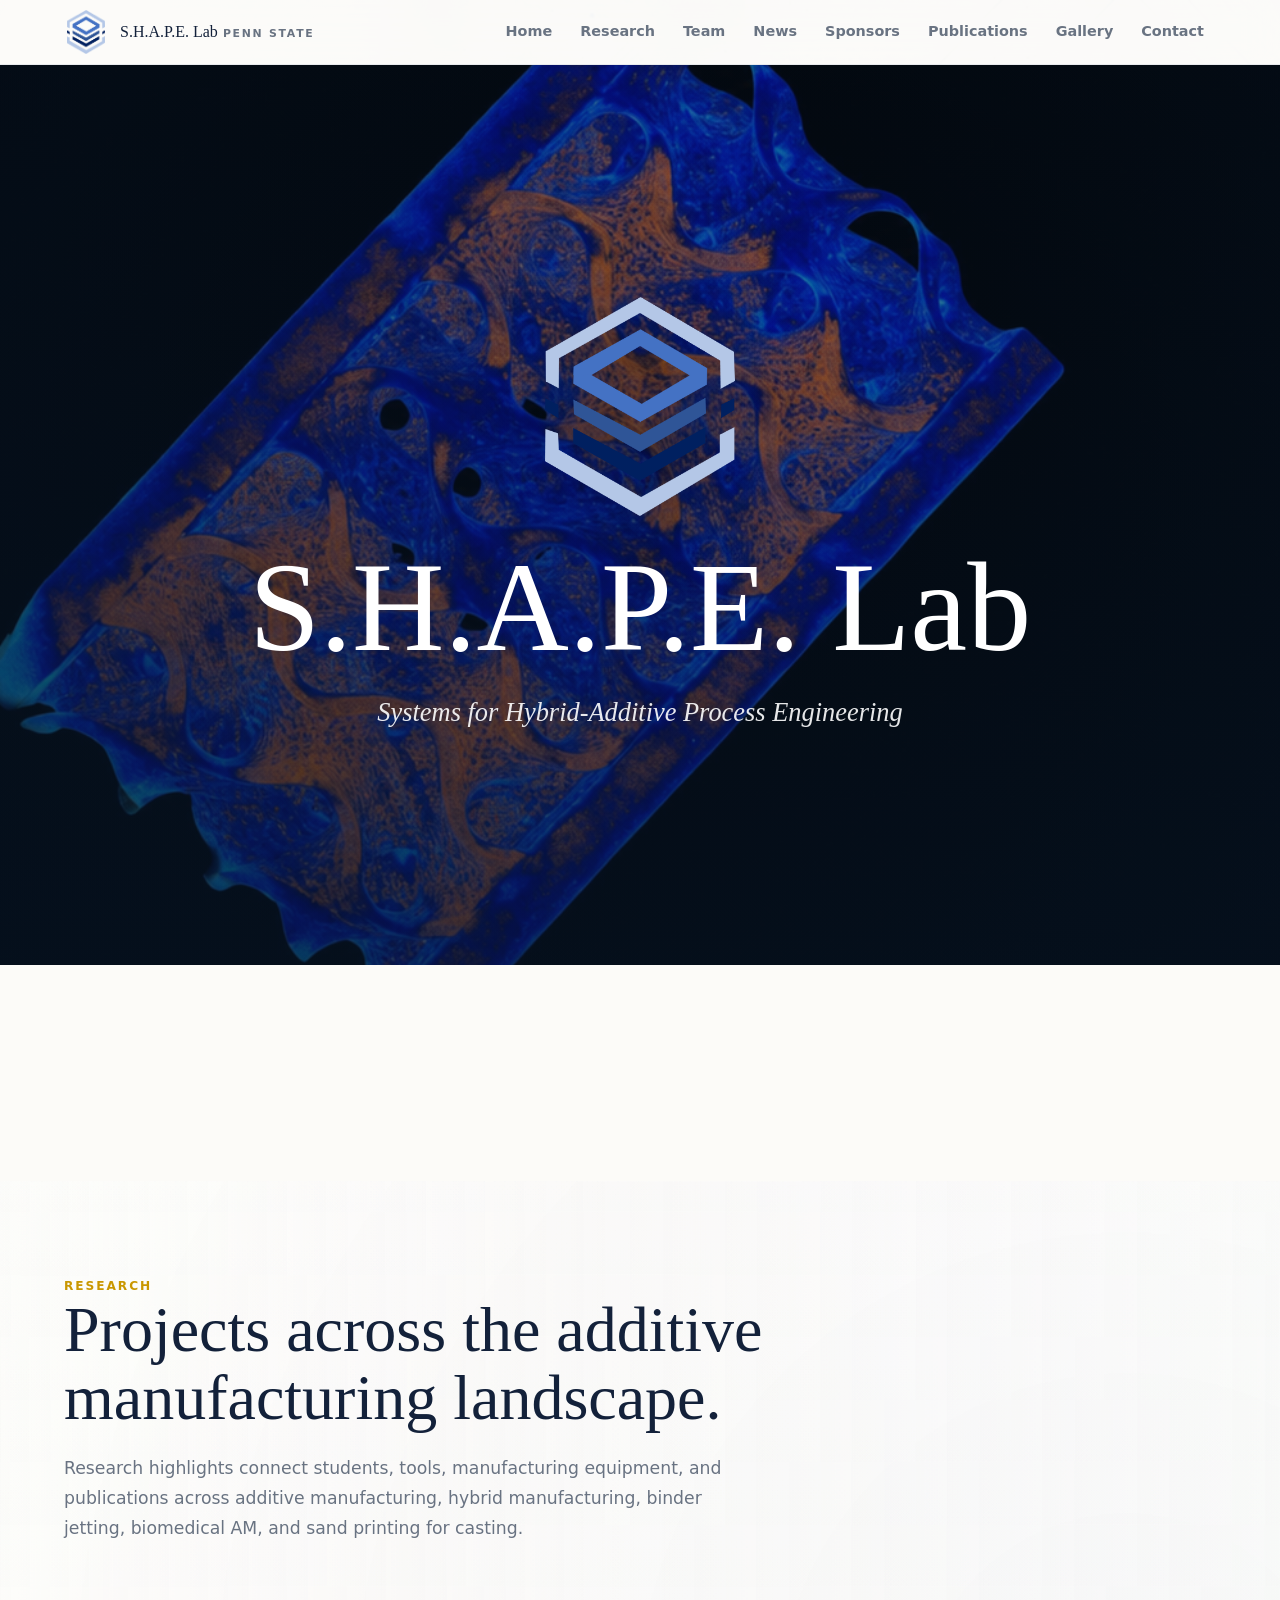
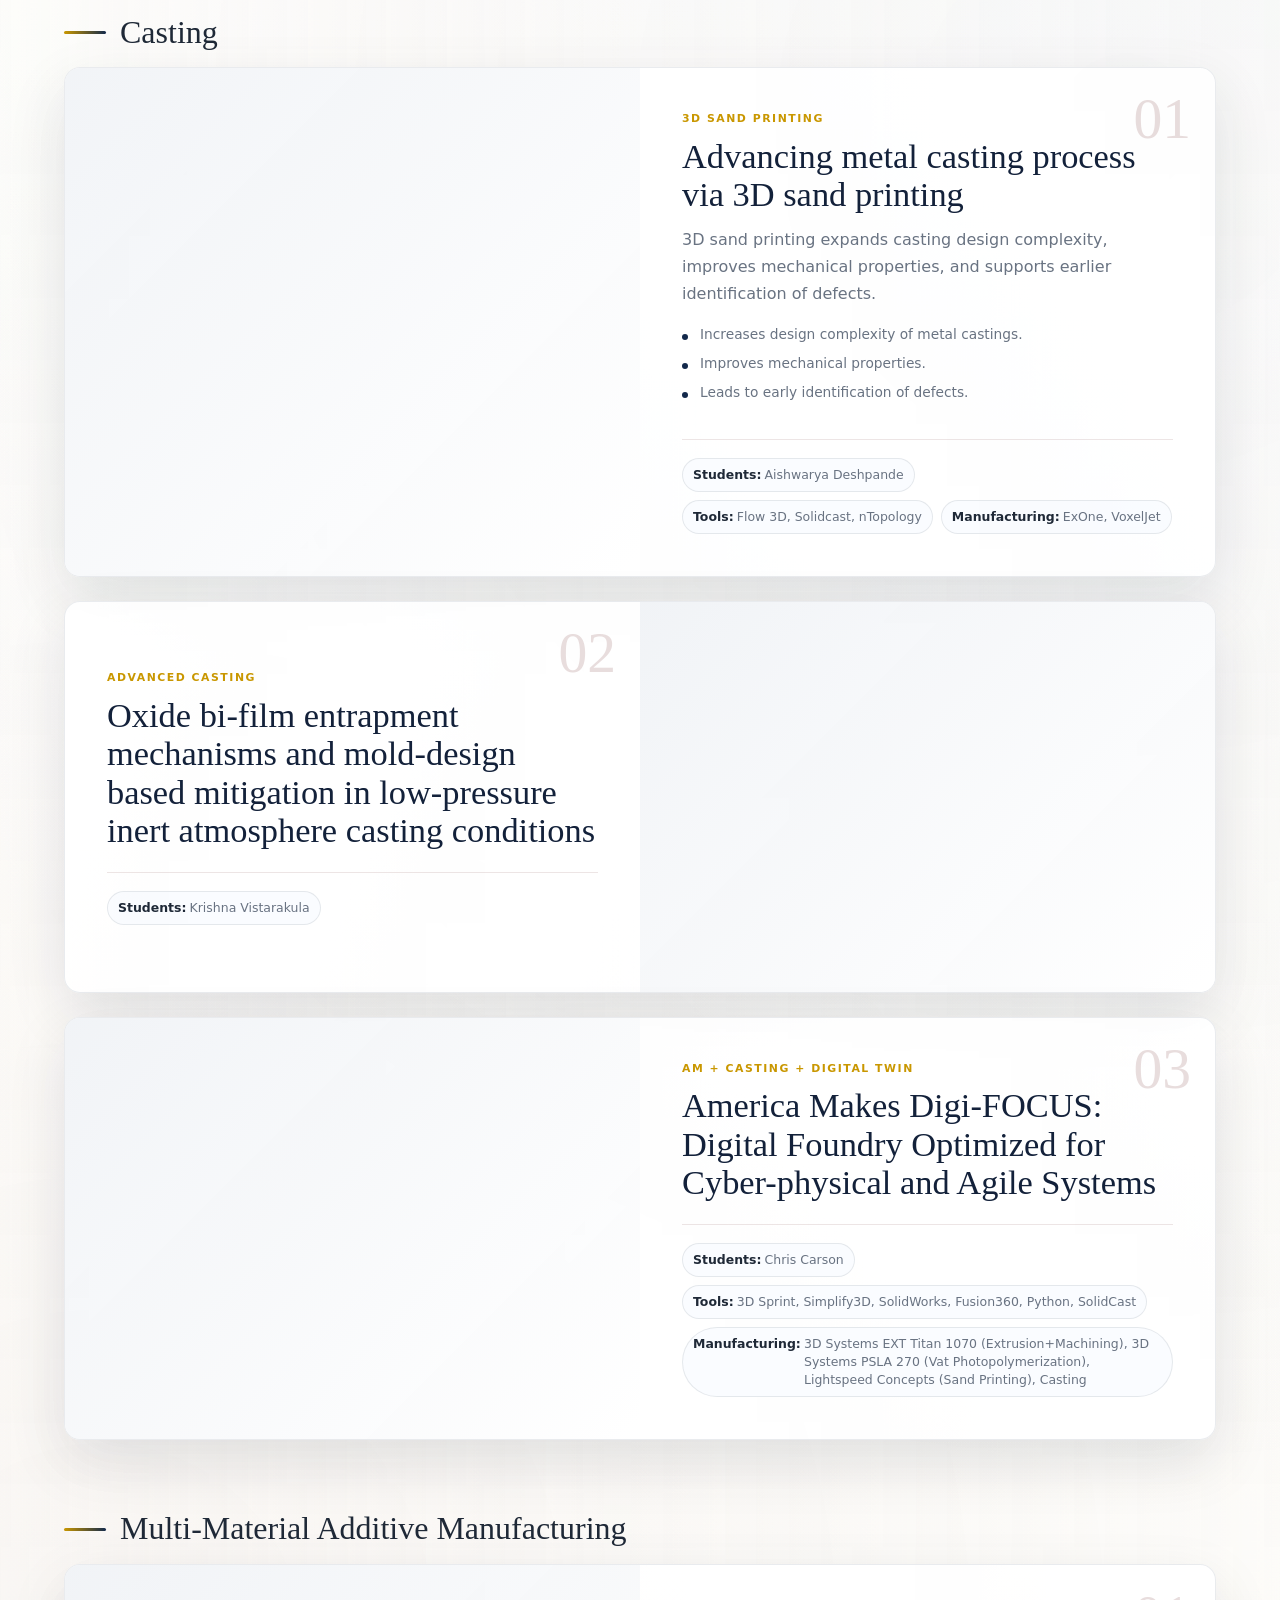
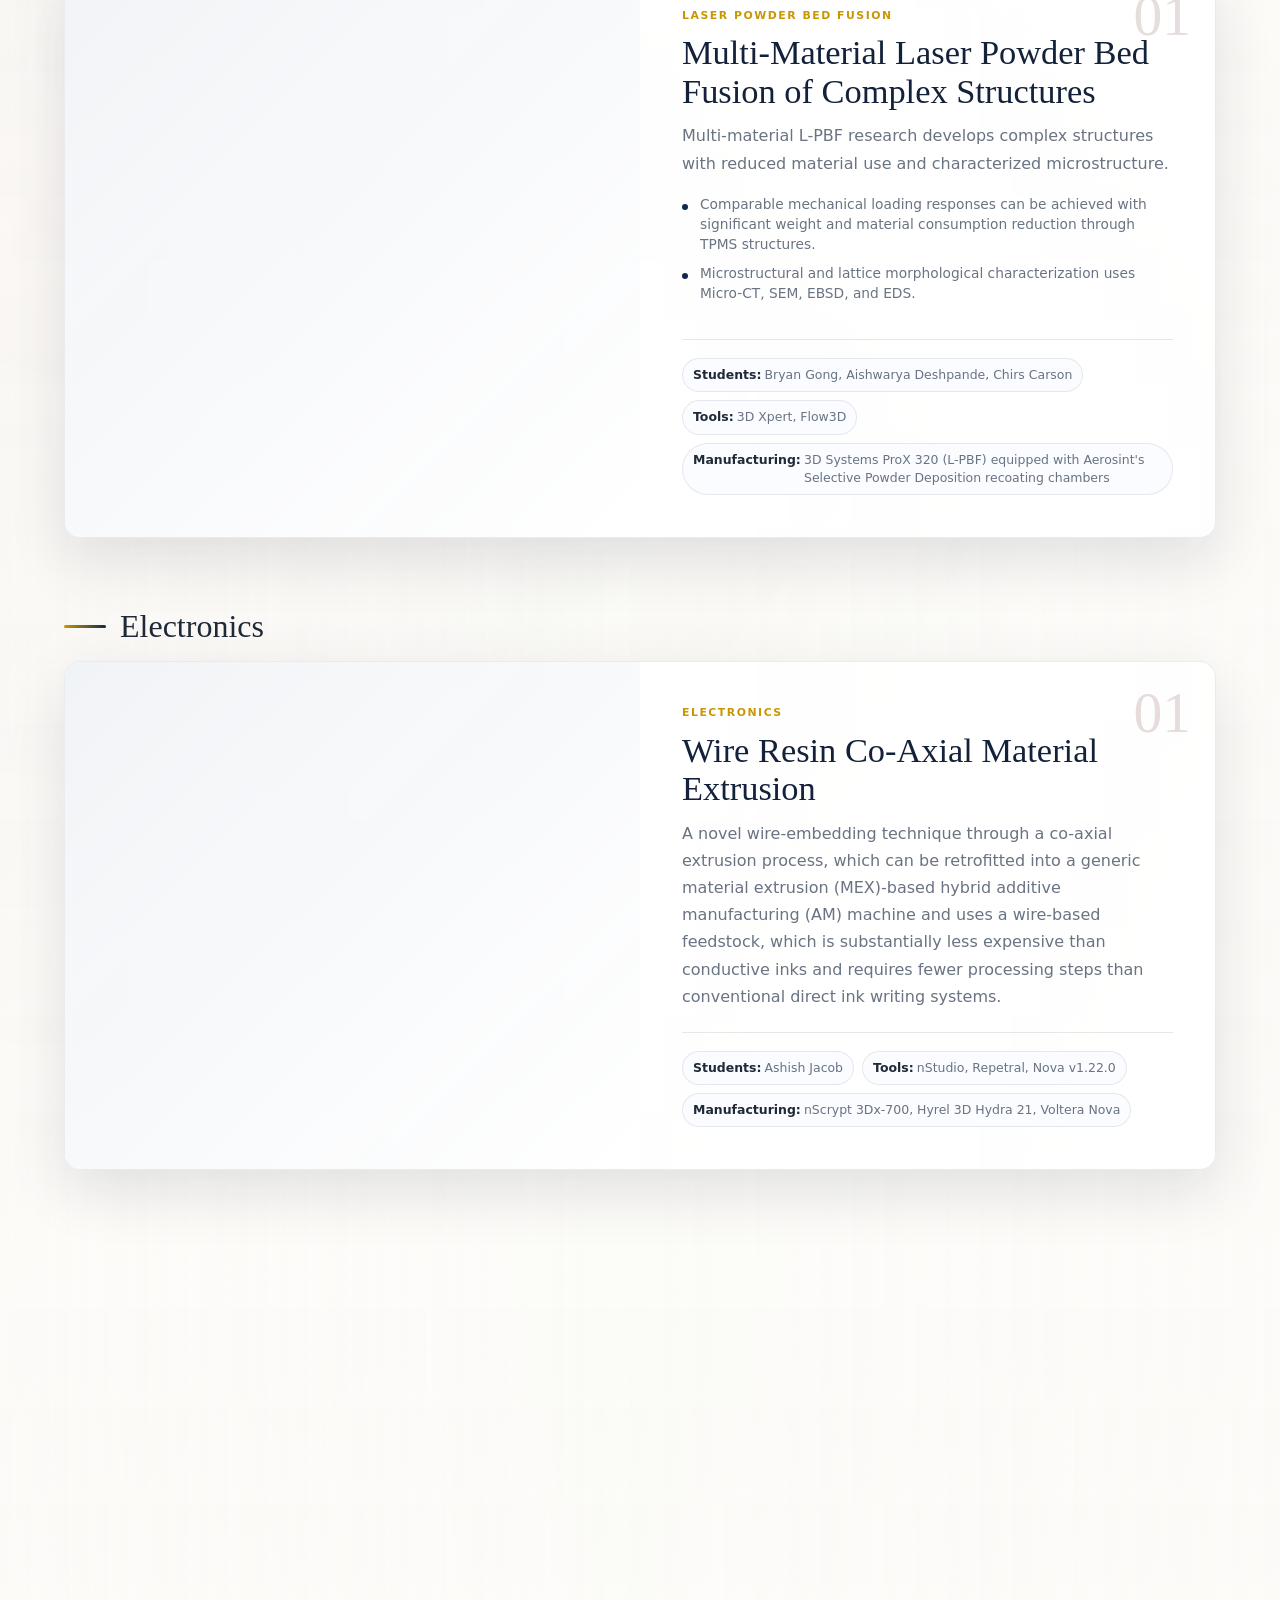
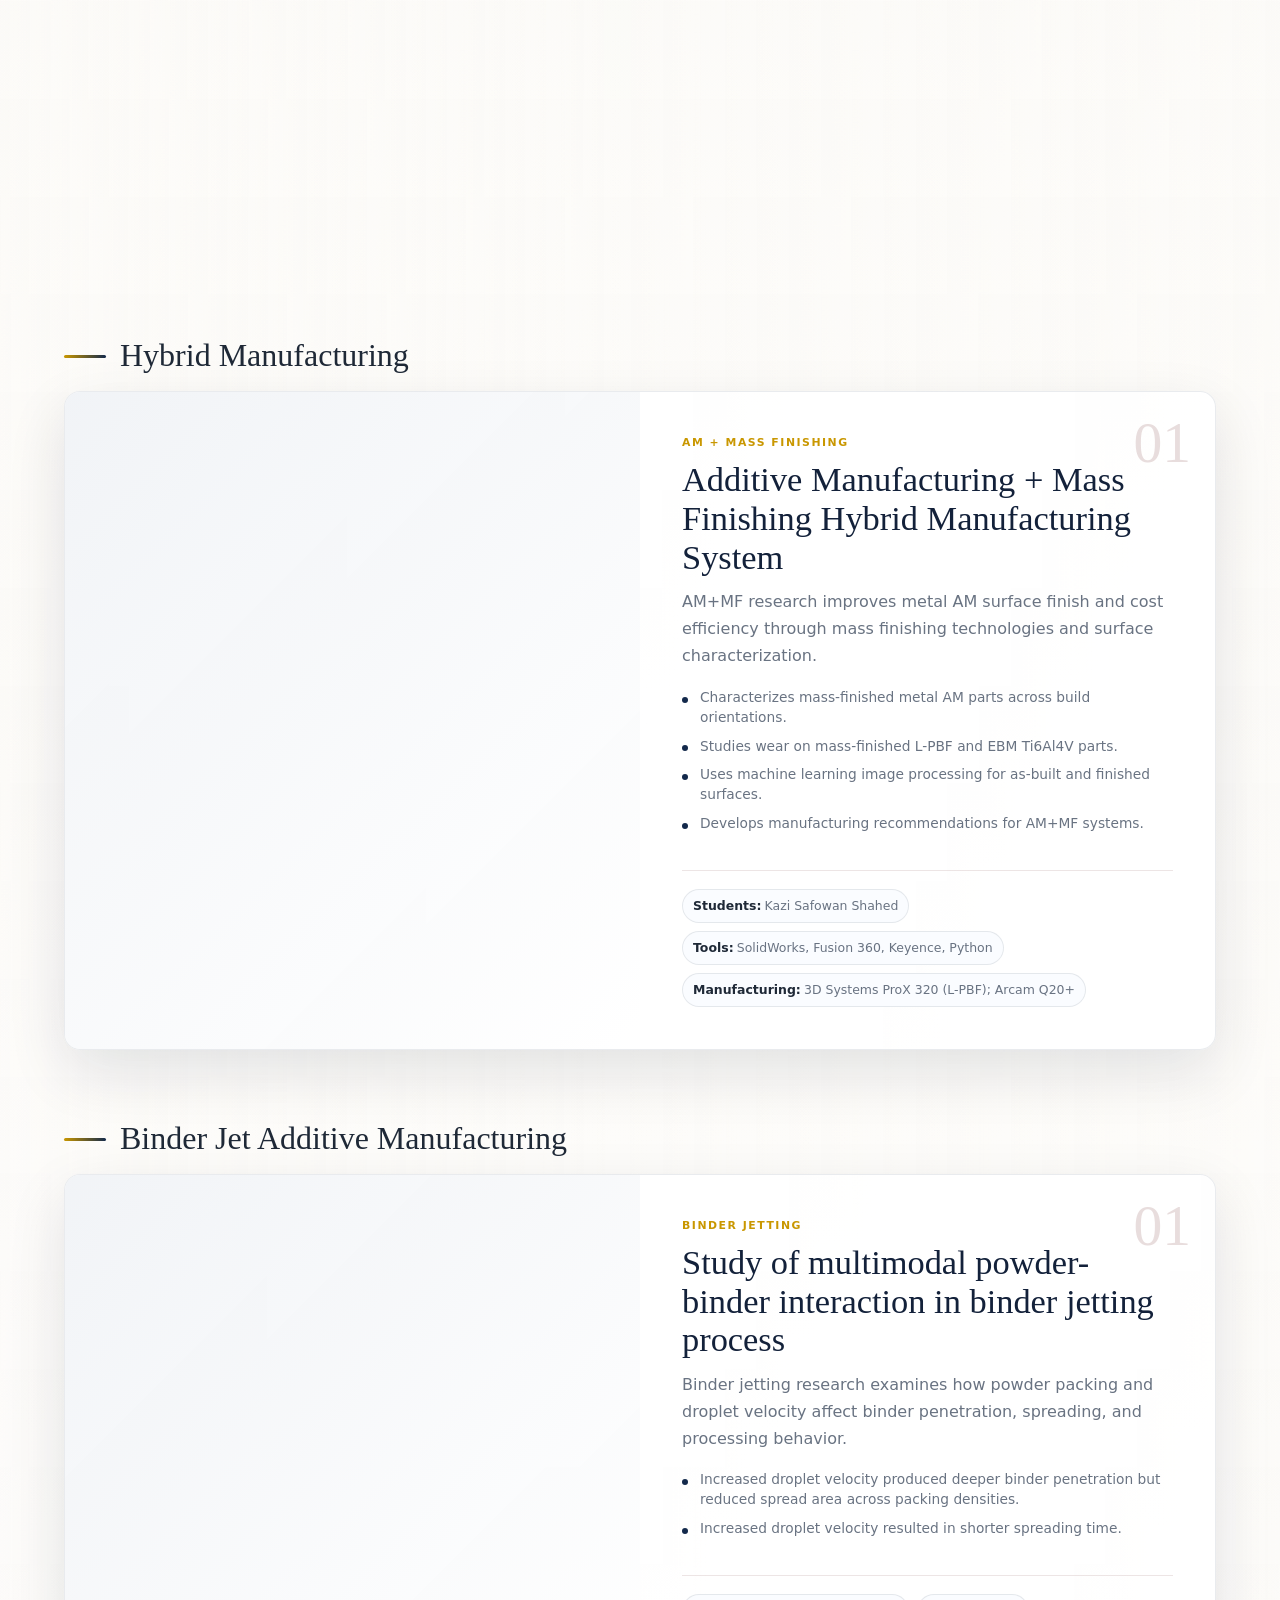
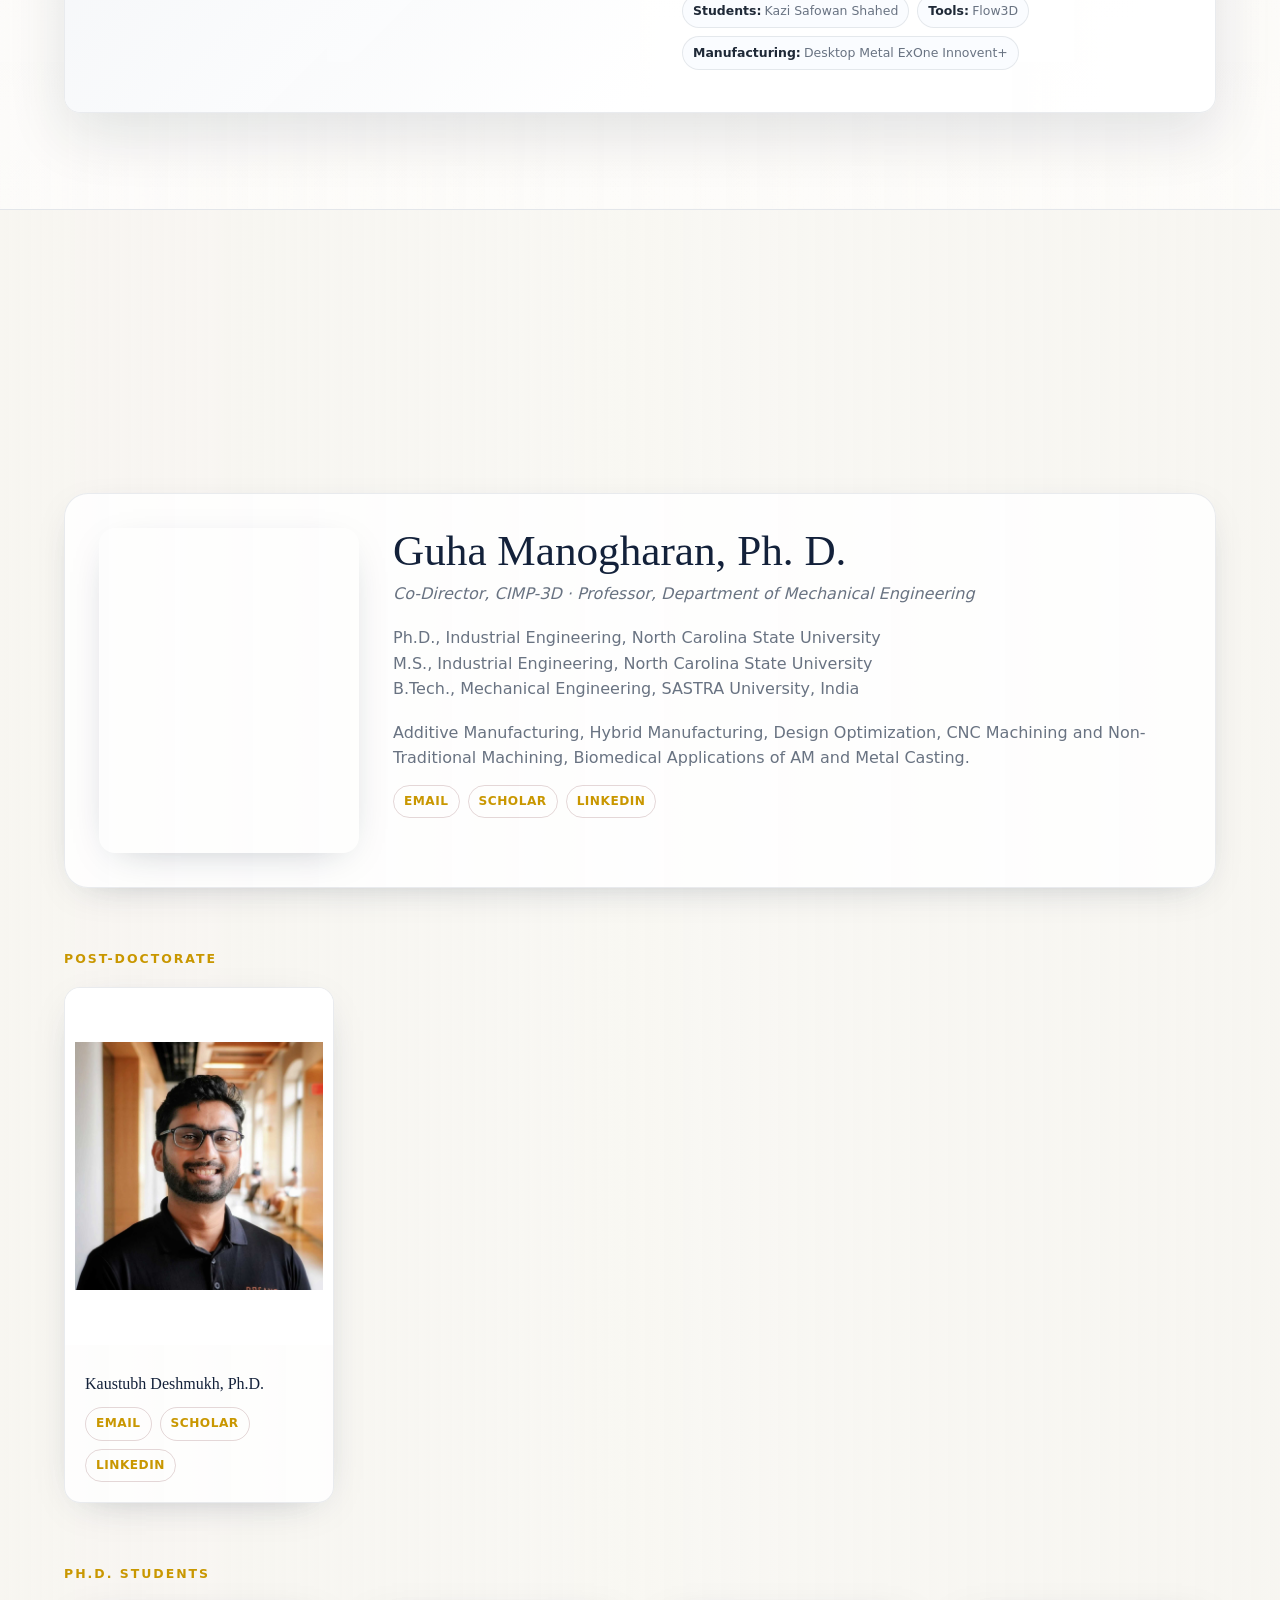
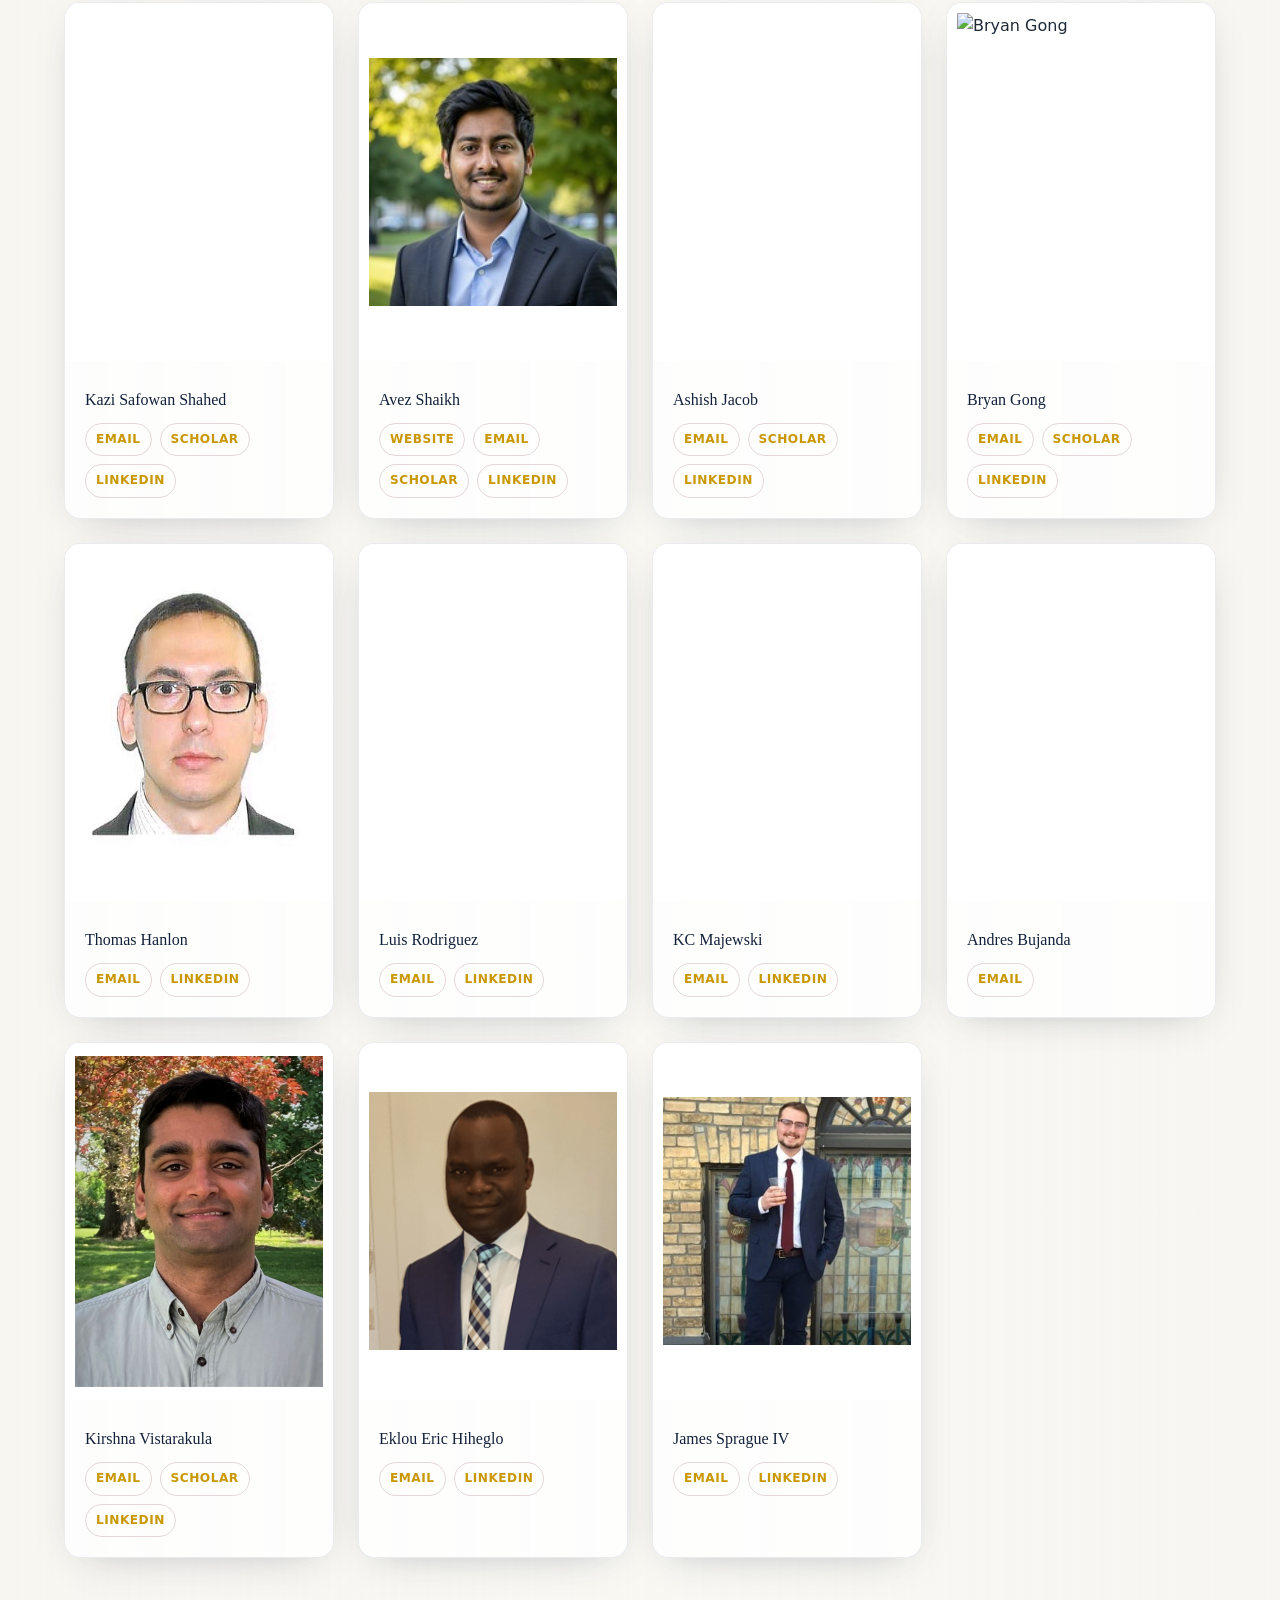
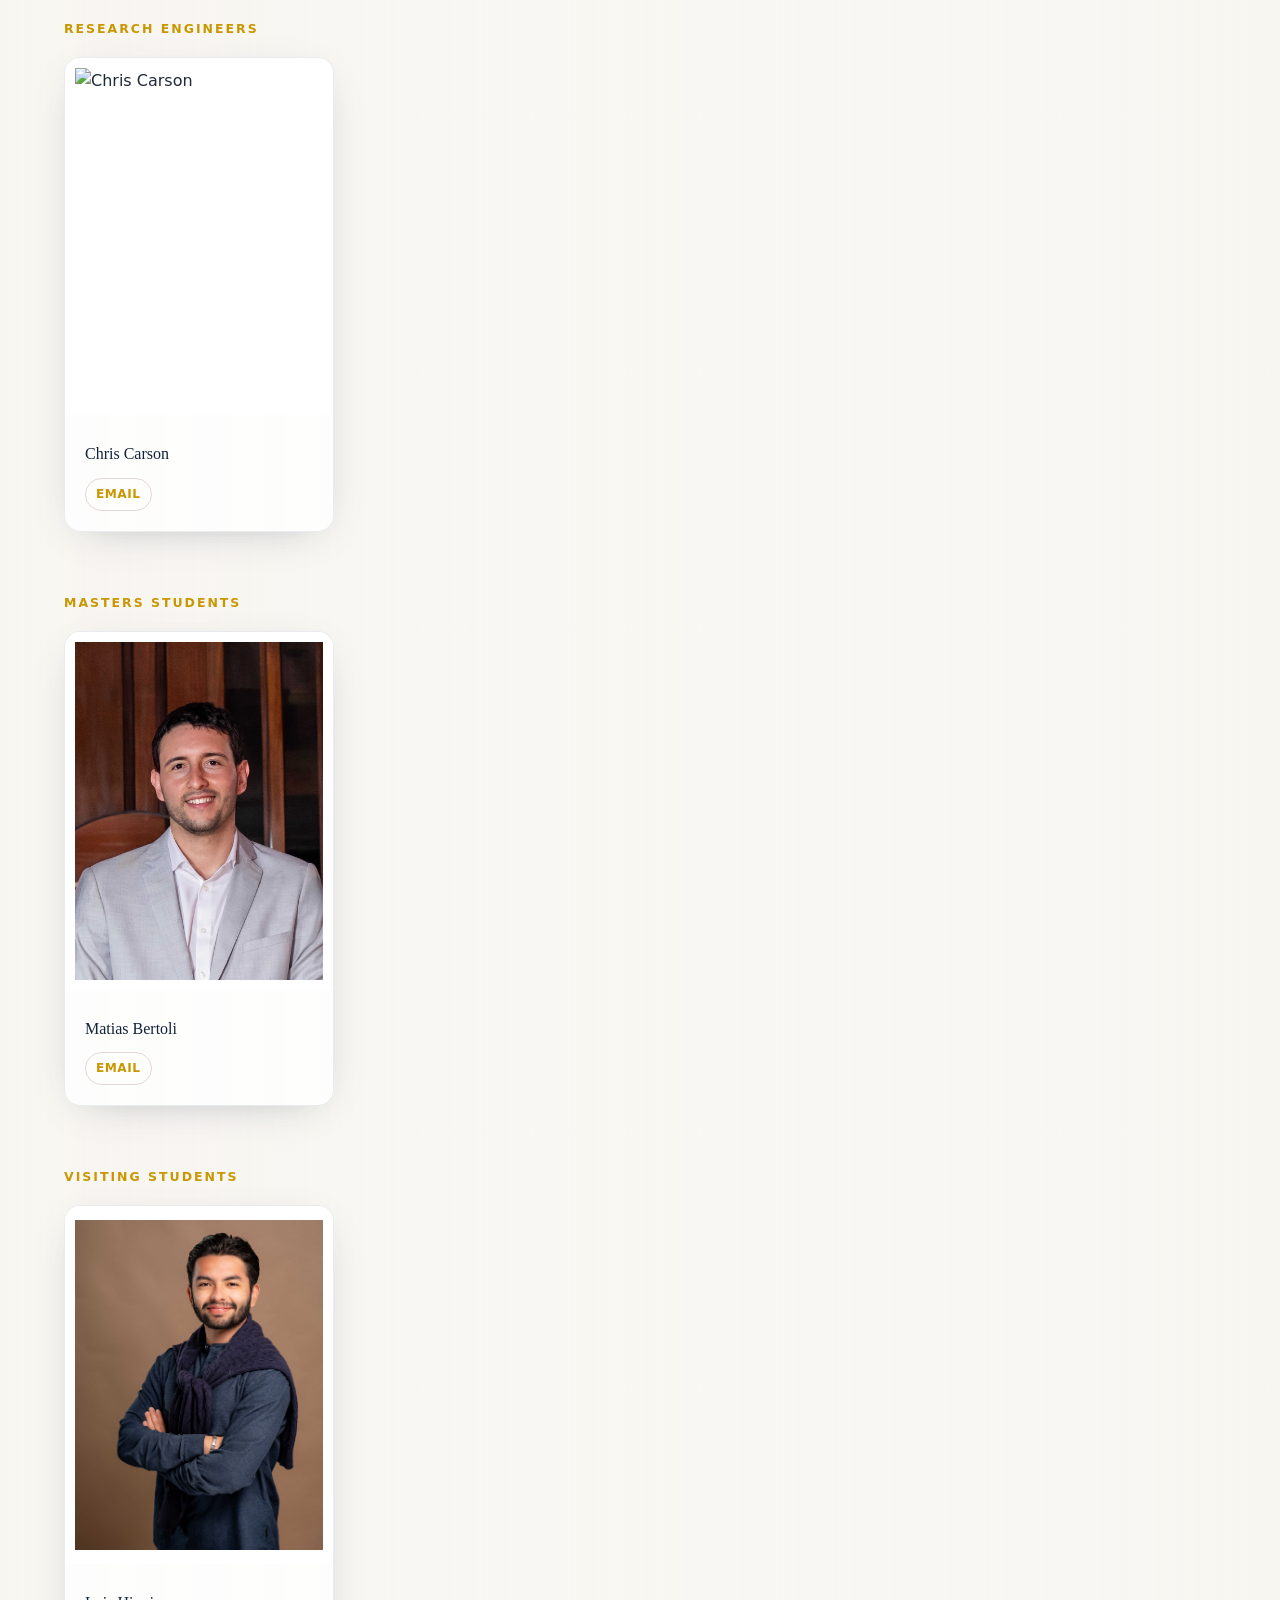
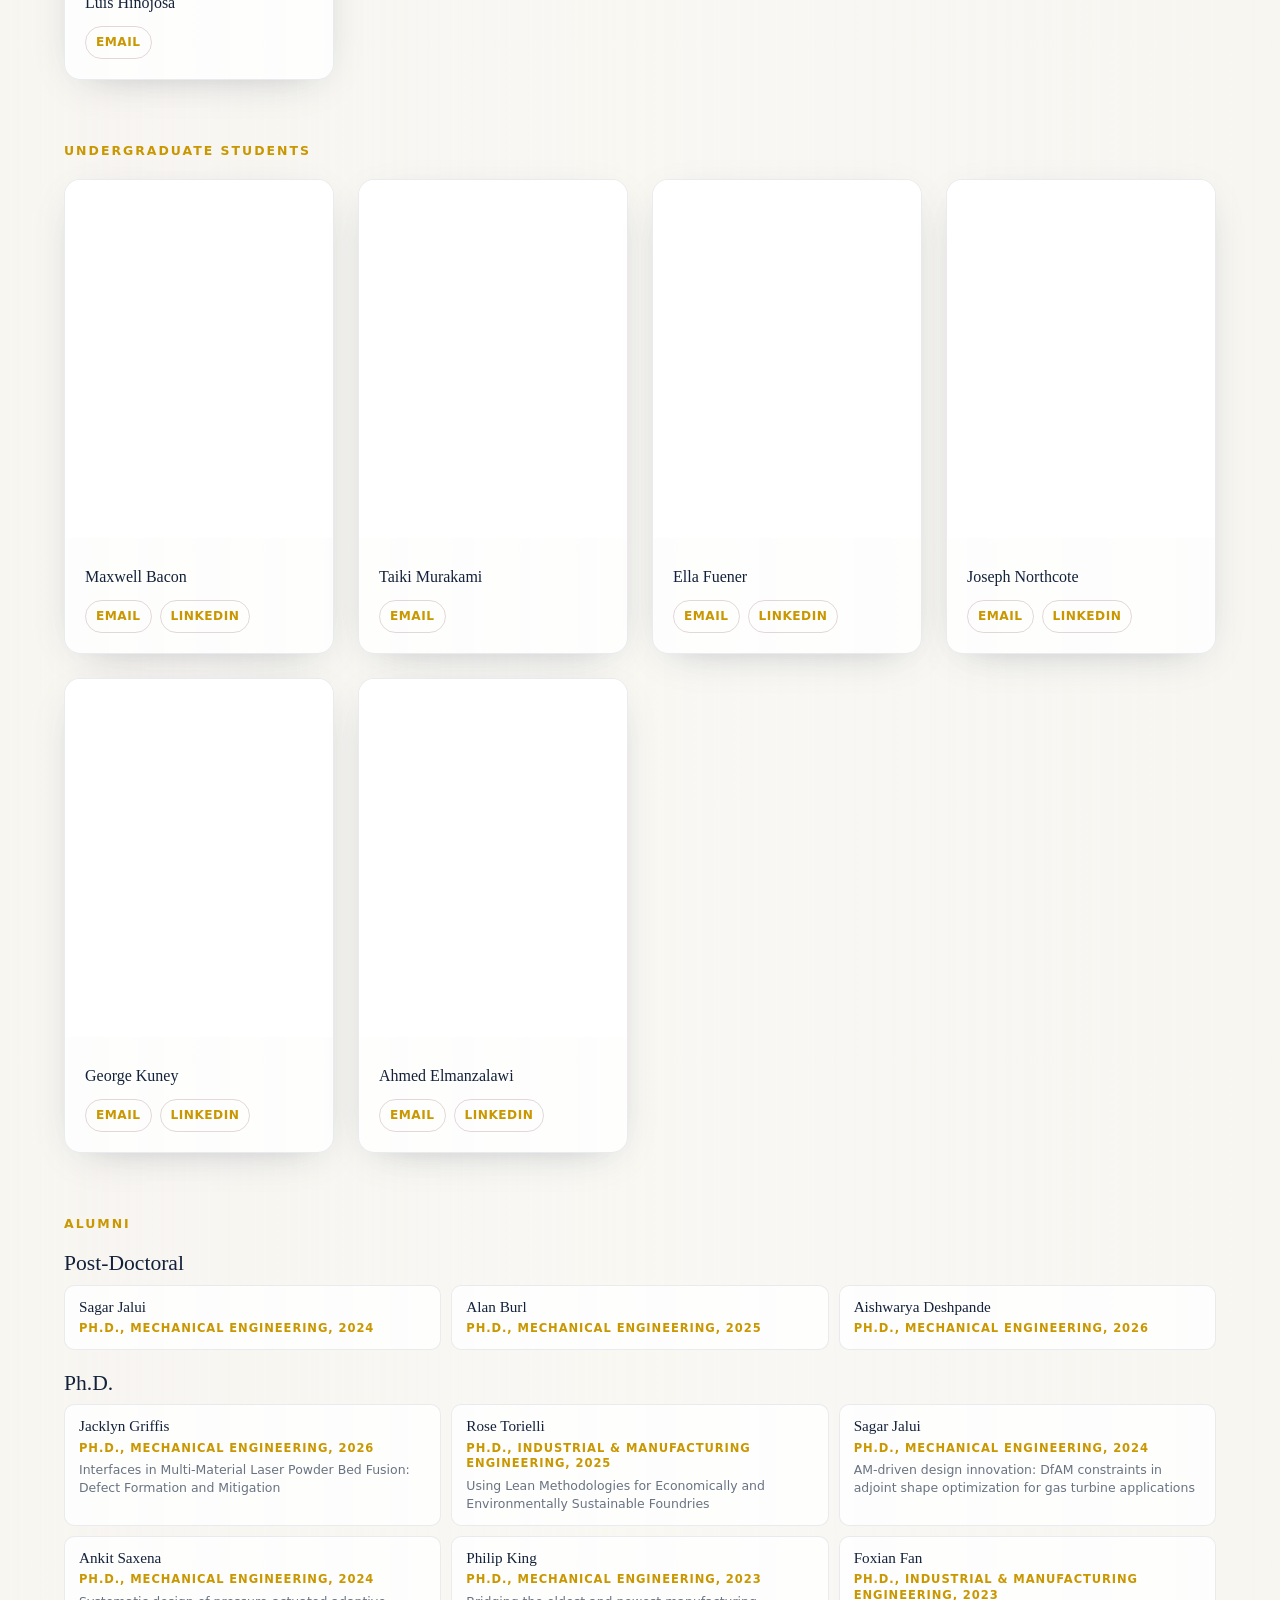
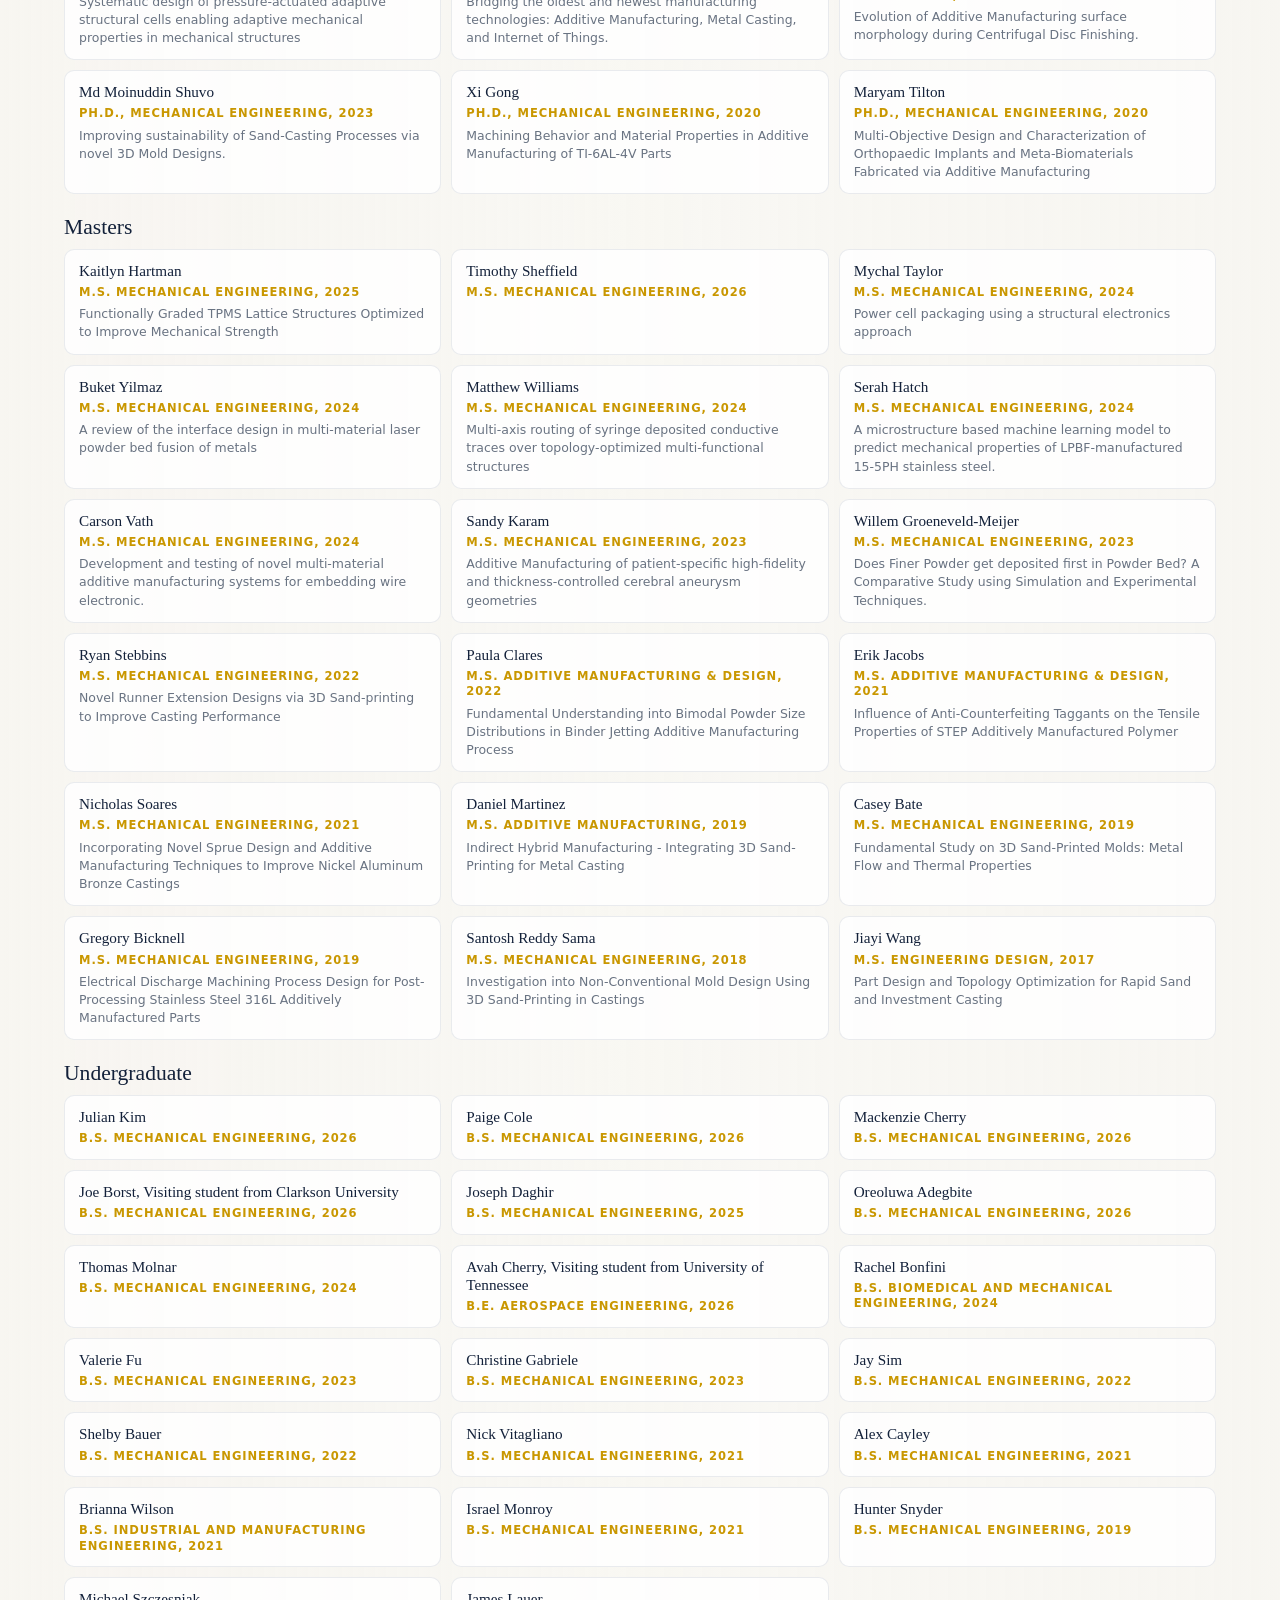
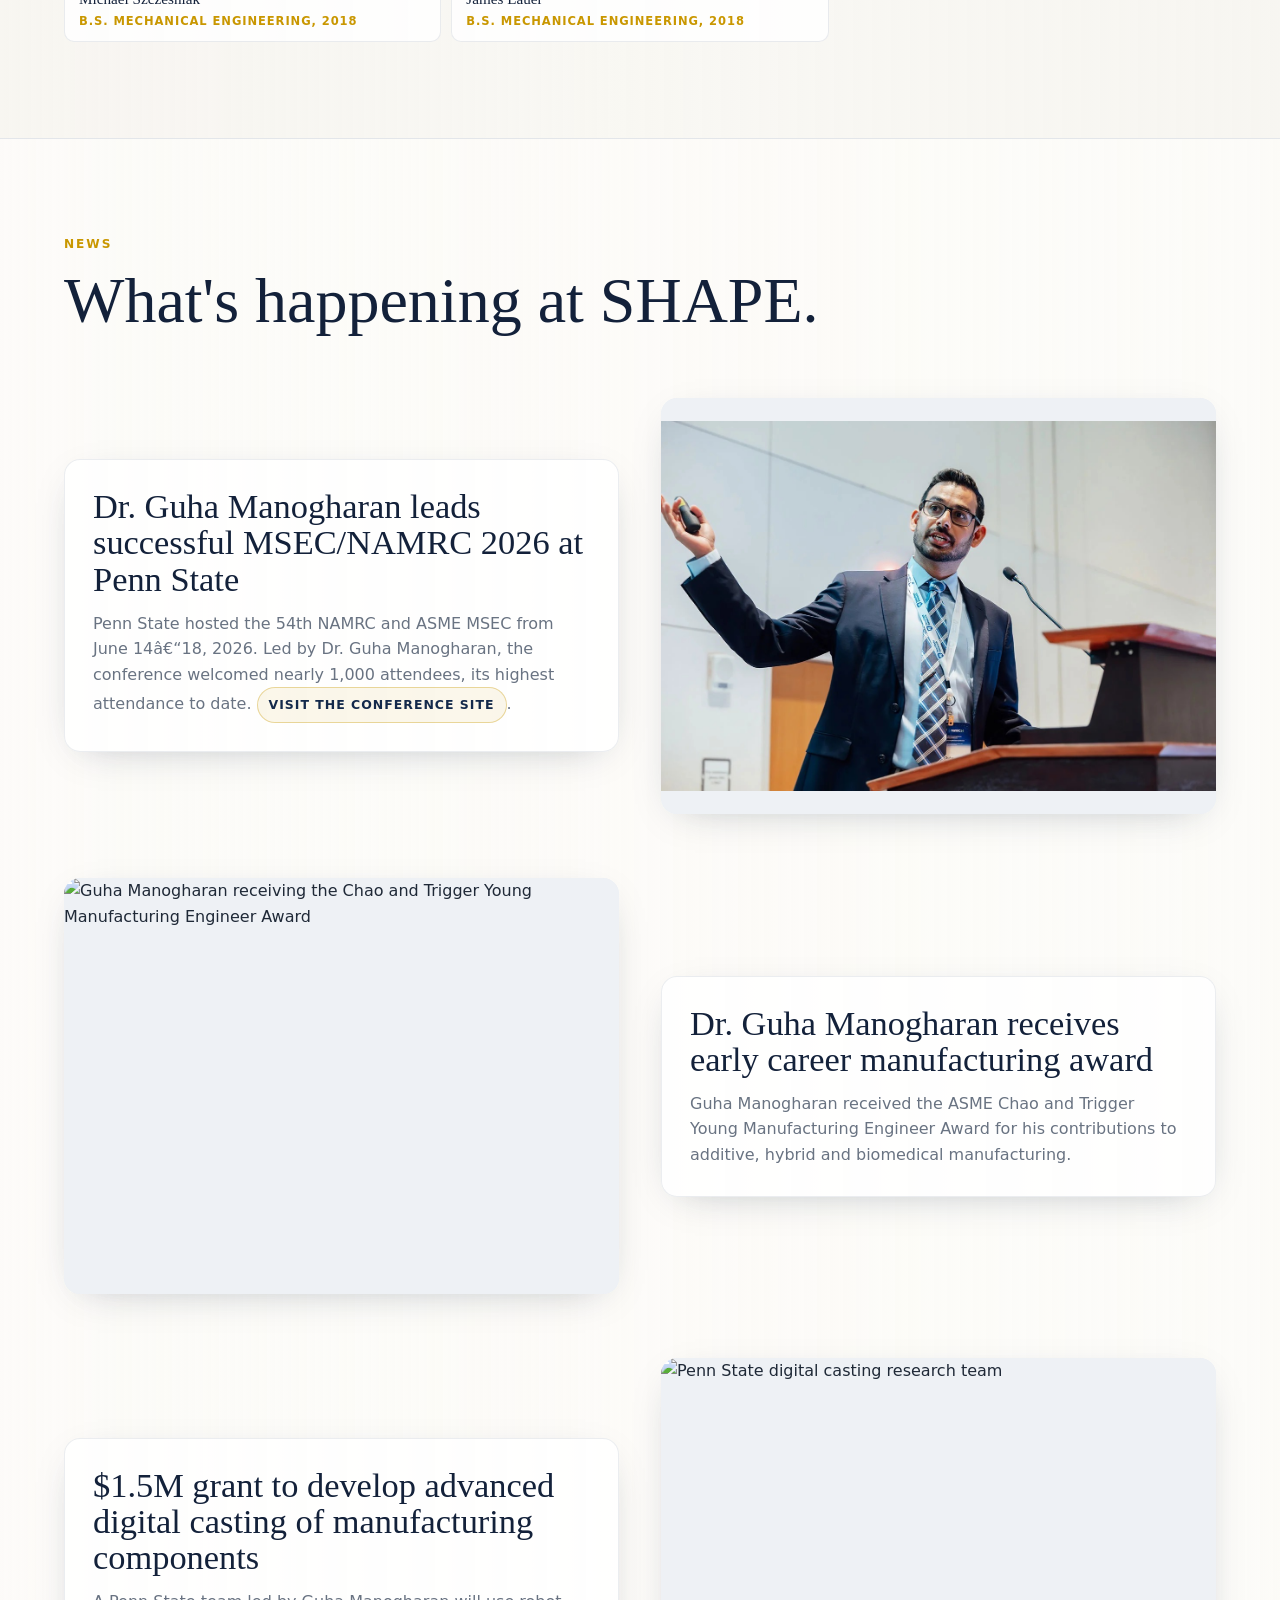
==== commit c1531692: "update" ====
--- a/index.html
+++ b/index.html
@@ -1,4 +1,4 @@
-<!DOCTYPE html>
+﻿<!DOCTYPE html>
 <html lang="en">
 <head>
   <meta charset="UTF-8">
@@ -1286,7 +1286,7 @@
         <div class="project-group reveal">
           <h3>Casting</h3>
           <div class="grid project-grid">
-            <article class="card">
+<article class="card">
               <div class="image-frame"><img src="research%20photos/sand-casting.png" alt="Advancing metal casting process via 3D sand printing" decoding="async" loading="lazy"></div>
               <div class="card-body">
                 <div class="card-kicker">3D Sand Printing</div>
@@ -1304,17 +1304,15 @@
                 </div>
               </div>
             </article>
-            <article class="card">
+<article class="card">
               <div class="image-frame"><img src="research%20photos/Oxide%20bifilm.png" alt="Oxide bi-film entrapment mechanisms and mold-design based mitigation in low-pressure inert atmosphere casting conditions" decoding="async" loading="lazy"></div>
               <div class="card-body">
                 <div class="card-kicker">Advanced Casting</div>
                 <h4>Oxide bi-film entrapment mechanisms and mold-design based mitigation in low-pressure inert atmosphere casting conditions</h4>
-                <div class="project-meta">
-                  <span><b>Students:</b> Krishna Vistarakula</span>
-                </div>
+                <div class="project-meta"><span><b>Students:</b> Krishna Vistarakula</span></div>
               </div>
             </article>
-            <article class="card">
+<article class="card">
               <div class="image-frame"><img src="research%20photos/america-makes.png" alt="America Makes Digi-FOCUS: Digital Foundry Optimized for Cyber-physical and Agile Systems" decoding="async" loading="lazy"></div>
               <div class="card-body">
                 <div class="card-kicker">AM + Casting + Digital Twin</div>
@@ -1330,9 +1328,76 @@
         </div>
 
         <div class="project-group reveal">
+          <h3>Multi-Material Additive Manufacturing</h3>
+          <div class="grid project-grid">
+<article class="card">
+              <div class="image-frame"><img src="research%20photos/multi-material-lpbf-tpms.png" alt="Multi-material laser powder bed fusion of complex structures" decoding="async" loading="lazy"></div>
+              <div class="card-body">
+                <div class="card-kicker">Laser Powder Bed Fusion</div>
+                <h4>Multi-Material Laser Powder Bed Fusion of Complex Structures</h4>
+                <p>Multi-material L-PBF research develops complex structures with reduced material use and characterized microstructure.</p>
+                <ul class="project-highlights">
+                  <li>Comparable mechanical loading responses can be achieved with significant weight and material consumption reduction through TPMS structures.</li>
+                  <li>Microstructural and lattice morphological characterization uses Micro-CT, SEM, EBSD, and EDS.</li>
+                </ul>
+                <div class="project-meta">
+                  <span><b>Students:</b> Bryan Gong, Aishwarya Deshpande, Chirs Carson</span>
+                  <span><b>Tools:</b> 3D Xpert, Flow3D</span>
+                  <span><b>Manufacturing:</b> 3D Systems ProX 320 (L-PBF) equipped with Aerosint's Selective Powder Deposition recoating chambers</span>
+                </div>
+              </div>
+            </article>
+          </div>
+        </div>
+
+        <div class="project-group reveal">
+          <h3>Electronics</h3>
+          <div class="grid project-grid">
+<article class="card">
+              <div class="image-frame"><img src="research%20photos/Wire%20resin.png" alt="Wire Resin Co-Axial Material Extrusion" decoding="async" loading="lazy"></div>
+              <div class="card-body">
+                <div class="card-kicker">Electronics</div>
+                <h4>Wire Resin Co-Axial Material Extrusion</h4>
+                <p>A novel wire-embedding technique through a co-axial extrusion process, which can be retrofitted into a generic material extrusion (MEX)-based hybrid additive manufacturing (AM) machine and uses a wire-based feedstock, which is substantially less expensive than conductive inks and requires fewer processing steps than conventional direct ink writing systems.</p>
+                <div class="project-meta">
+                  <span><b>Students:</b> Ashish Jacob</span>
+                  <span><b>Tools:</b> nStudio, Repetral, Nova v1.22.0</span>
+                  <span><b>Manufacturing:</b> nScrypt 3Dx-700, Hyrel 3D Hydra 21, Voltera Nova</span>
+                </div>
+              </div>
+            </article>
+          </div>
+        </div>
+
+        <div class="project-group reveal">
+          <h3>TPMS Structures</h3>
+          <div class="grid project-grid">
+<article class="card">
+              <div class="image-frame"><img src="research%20photos/non-pneumatic-tires-tpms.png" alt="Design of non-pneumatic tires using TPMS" decoding="async" loading="lazy"></div>
+              <div class="card-body">
+                <div class="card-kicker">TPMS Structures</div>
+                <h4>Design of Non-Pneumatic Tires (NPT) using TPMS</h4>
+                <p>TPMS-based non-pneumatic tire research develops localized stiffness through lattice design and mechanical testing.</p>
+                <ul class="project-highlights">
+                  <li>Design methodology supports localized stiffness in NPT tires.</li>
+                  <li>Higher and localized stiffness can be achieved using TPMS structures.</li>
+                  <li>Applications include rough-terrain vehicles and space vehicles.</li>
+                  <li>Testing uses uniaxial compression and Digital Image Correlation.</li>
+                </ul>
+                <div class="project-meta">
+                  <span><b>Students:</b> Avez Shaikh</span>
+                  <span><b>Tools:</b> nTopology, SolidWorks, Ansys Mechanical</span>
+                  <span><b>Manufacturing:</b> 3D Systems Figure 4 Standalone</span>
+                </div>
+              </div>
+            </article>
+          </div>
+        </div>
+
+        <div class="project-group reveal">
           <h3>Hybrid Manufacturing</h3>
           <div class="grid project-grid">
-            <article class="card">
+<article class="card">
               <div class="image-frame"><img src="research%20photos/mass-finishing-cdf.png" alt="Additive Manufacturing plus Mass Finishing Hybrid Manufacturing System" decoding="async" loading="lazy"></div>
               <div class="card-body">
                 <div class="card-kicker">AM + Mass Finishing</div>
@@ -1351,68 +1416,13 @@
                 </div>
               </div>
             </article>
-            <article class="card">
-              <div class="image-frame"><img src="research%20photos/Wire%20resin.png" alt="Wire Resin Co-Axial Material Extrusion" decoding="async" loading="lazy"></div>
-              <div class="card-body">
-                <div class="card-kicker">Electronics</div>
-                <h4>Wire Resin Co-Axial Material Extrusion</h4>
-                <p>A novel wire-embedding technique through a co-axial extrusion process, which can be retrofitted into a generic material extrusion (MEX)-based hybrid additive manufacturing (AM) machine and uses a wire-based feedstock, which is substantially less expensive than conductive inks and requires fewer processing steps than conventional direct ink writing systems.</p>
-                <div class="project-meta">
-                  <span><b>Students:</b> Ashish Jacob</span>
-                  <span><b>Tools:</b> nStudio, Repetral, Nova v1.22.0</span>
-                  <span><b>Manufacturing:</b> nScrypt 3Dx-700, Hyrel 3D Hydra 21, Voltera Nova</span>
-                </div>
-              </div>
-            </article>
-          </div>
-        </div>
-
-        <div class="project-group reveal">
-          <h3>Multi-Material Additive Manufacturing</h3>
-          <div class="grid project-grid">
-            <article class="card">
-              <div class="image-frame"><img src="research%20photos/multi-material-lpbf-tpms.png" alt="Multi-material laser powder bed fusion of complex structures" decoding="async" loading="lazy"></div>
-              <div class="card-body">
-                <div class="card-kicker">Laser Powder Bed Fusion</div>
-                <h4>Multi-Material Laser Powder Bed Fusion of Complex Structures</h4>
-                <p>Multi-material L-PBF research develops complex structures with reduced material use and characterized microstructure.</p>
-                <ul class="project-highlights">
-                  <li>Comparable mechanical loading responses can be achieved with significant weight and material consumption reduction through TPMS structures.</li>
-                  <li>Microstructural and lattice morphological characterization uses Micro-CT, SEM, EBSD, and EDS.</li>
-                </ul>
-                <div class="project-meta">
-                  <span><b>Students:</b> Bryan Gong, Aishwarya Deshpande, Chirs Carson</span>
-                  <span><b>Tools:</b> 3D Xpert, Flow3D</span>
-                  <span><b>Manufacturing:</b> 3D Systems ProX 320 (L-PBF) equipped with Aerosint's Selective Powder Deposition recoating chambers</span>
-                </div>
-              </div>
-            </article>
-            <article class="card">
-              <div class="image-frame"><img src="research%20photos/non-pneumatic-tires-tpms.png" alt="Design of non-pneumatic tires using TPMS" decoding="async" loading="lazy"></div>
-              <div class="card-body">
-                <div class="card-kicker">TPMS Structures</div>
-                <h4>Design of Non-Pneumatic Tires (NPT) using TPMS</h4>
-                <p>TPMS-based non-pneumatic tire research develops localized stiffness through lattice design and mechanical testing.</p>
-                <ul class="project-highlights">
-                  <li>Design methodology supports localized stiffness in NPT tires.</li>
-                  <li>Higher and localized stiffness can be achieved using TPMS structures.</li>
-                  <li>Applications include rough-terrain vehicles and space vehicles.</li>
-                  <li>Testing uses uniaxial compression and Digital Image Correlation.</li>
-                </ul>
-                <div class="project-meta">
-                  <span><b>Students:</b> Avez Shaikh</span>
-                  <span><b>Tools:</b> nTopology, SolidWorks, Ansys Mechanical</span>
-                  <span><b>Manufacturing:</b> 3D Systems Figure 4 Standalone</span>
-                </div>
-              </div>
-            </article>
           </div>
         </div>
 
         <div class="project-group reveal">
           <h3>Binder Jet Additive Manufacturing</h3>
           <div class="grid project-grid">
-            <article class="card">
+<article class="card">
               <div class="image-frame"><img src="research%20photos/binder-jetting.png" alt="Study of multimodal powder-binder interaction in binder jetting process" decoding="async" loading="lazy"></div>
               <div class="card-body">
                 <div class="card-kicker">Binder Jetting</div>
@@ -1598,6 +1608,10 @@
           <h2 class="section-title">What's happening at SHAPE.</h2>
         </div>
         <article class="news-feature reveal">
+          <div class="feature-image"><img src="assets/msec-namrc-2026-guha.jpeg" alt="Dr. Guha Manogharan presenting at the 2026 MSEC/NAMRC conference" decoding="async" loading="lazy"></div>
+          <div><h3><a href="https://news.engr.psu.edu/2026/manogharan-guha-ime-asme-conference.aspx" target="_blank" rel="noopener noreferrer">Dr. Guha Manogharan leads successful MSEC/NAMRC 2026 at Penn State</a></h3><p>Penn State hosted the 54th NAMRC and ASME MSEC from June 14â€“18, 2026. Led by Dr. Guha Manogharan, the conference welcomed nearly 1,000 attendees, its highest attendance to date. <a class="text-link" href="https://www.engr.psu.edu/events/namrc-msec/index.aspx" target="_blank" rel="noopener noreferrer">Visit the conference site</a>.</p></div>
+        </article>
+        <article class="news-feature reveal">
           <div class="feature-image"><img src="https://psu-gatsby-files-prod.s3.amazonaws.com/s3fs-public/styles/4_3_1500w/public/2026/07/260321-psn-guha-manogharan.jpg?h=18e3004a&amp;itok=fSEmAM56" alt="Guha Manogharan receiving the Chao and Trigger Young Manufacturing Engineer Award" decoding="async" loading="lazy"></div>
           <div><h3><a href="https://www.psu.edu/news/engineering/story/mechanical-engineering-professor-receives-early-career-manufacturing-award" target="_blank" rel="noopener noreferrer">Dr. Guha Manogharan receives early career manufacturing award</a></h3><p>Guha Manogharan received the ASME Chao and Trigger Young Manufacturing Engineer Award for his contributions to additive, hybrid and biomedical manufacturing.</p></div>
         </article>
@@ -1608,10 +1622,6 @@
         <article class="news-feature reveal">
           <div class="feature-image"><img src="shapelab_photos/shapelab_photos/Additive_Manufacturing-G.Manogharan.jpg" alt="Additive manufacturing project" decoding="async" loading="lazy"></div>
           <div><h3>$1.6M DARPA award for AM fatigue prediction</h3><p>Dr. Manogharan was awarded $1.6 million through DARPA to improve prediction accuracy and reduce compute time for estimating service life of metal parts produced with additive manufacturing.</p></div>
-        </article>
-        <article class="news-feature reveal">
-          <div class="feature-image"><img src="shapelab_photos/shapelab_photos/20250625_125103-1024x768.jpg" alt="Student poster recognition" decoding="async" loading="lazy"></div>
-          <div><h3>Kaitlyn Hartman awarded 2nd place in the MSEC 2025 student poster competition.</h3><p>Recognized for work on functionally graded TPMS lattice structures for biomedical applications.</p></div>
         </article>
         <div class="news-more-actions reveal">
           <button class="news-toggle" type="button" aria-expanded="false" aria-controls="news-archive" data-news-toggle>Show more news</button>
@@ -1749,6 +1759,16 @@
             <ol>
               <li class="publication-item">
                 <div>
+                  <h4>Mechanical interlocking as a design-driven approach to strengthen multi-material laser powder bed fusion interface</h4>
+                  <p>Griffis J., Shaikh A., Gong B., Jacob A., Schreiber J., Manogharan G.</p>
+                  <div class="publication-meta">Materials and Design 271, Article 117097 - 2026</div>
+                </div>
+                <div class="publication-actions">
+                  <a class="text-link" href="https://doi.org/10.1016/j.matdes.2026.117097" target="_blank" rel="noopener noreferrer" aria-label="View DOI for Mechanical interlocking as a design-driven approach to strengthen multi-material laser powder bed fusion interface">DOI</a>
+                </div>
+              </li>
+              <li class="publication-item">
+                <div>
                   <h4>Advancing multi-material laser powder bed fusion through topology optimized design</h4>
                   <p>Griffis J., Wang J., Hartman K., Shaikh A., Yu X., Schreiber J., Panesar A., Manogharan G.</p>
                   <div class="publication-meta">Additive Manufacturing 125, 105247 - 2026</div>
@@ -2494,6 +2514,16 @@
             <ol>
               <li class="publication-item">
                 <div>
+                  <h4>Medical Applications of Additive Manufacturing</h4>
+                  <p>Judkins L., Manogharan G., Gupta R., Jia L., Tang M.M., Teinturier T., Hast M.</p>
+                  <div class="publication-meta">Additive Manufacturing Design and Applications, Vol. 24A, ASM Handbook, pp. 459–478 - 2023</div>
+                </div>
+                <div class="publication-actions">
+                  <a class="text-link" href="https://doi.org/10.31399/asm.hb.v24A.a0006966" target="_blank" rel="noopener noreferrer" aria-label="View DOI for Medical Applications of Additive Manufacturing">DOI</a>
+                </div>
+              </li>
+              <li class="publication-item">
+                <div>
                   <h4>Additive manufacturing of orthopedic implants</h4>
                   <p>Tilton M., Lewis G.S., Manogharan G.P.</p>
                   <div class="publication-meta">In: Li B., Webster T. (eds), Orthopedic Biomaterials, Springer, Cham - 2018</div>
@@ -2507,6 +2537,34 @@
           <section class="publication-group" aria-labelledby="pub-peer-reviewed-conference-proceedings">
             <h3 id="pub-peer-reviewed-conference-proceedings">Peer-Reviewed Conference Proceedings</h3>
             <ol>
+              <li class="publication-item">
+                <div>
+                  <h4>Evolution of discrete material interfaces fabricated via multi-material laser powder bed fusion</h4>
+                  <p>Gong B., Griffis J., Deshpande A., Burl A., Carson C., Rauch H., Manogharan G.</p>
+                  <div class="publication-meta">ASME 2026 21st International Manufacturing Science and Engineering Conference, June 14–18, State College, PA - 2026</div>
+                </div>
+              </li>
+              <li class="publication-item">
+                <div>
+                  <h4>Novel test setup for flexural testing simulation of a naked TPMS lattice beam for biomedical applications</h4>
+                  <p>Hartman K., Griffis J., Manogharan G.</p>
+                  <div class="publication-meta">ASME 2026 21st International Manufacturing Science and Engineering Conference, June 14–18, State College, PA - 2026</div>
+                </div>
+              </li>
+              <li class="publication-item">
+                <div>
+                  <h4>Design and vat-photopolymerization 3D printing of 2.5D rock-on-a-chip micromodels</h4>
+                  <p>Shaikh A., Gong B., Manogharan G.</p>
+                  <div class="publication-meta">ASME 2026 21st International Manufacturing Science and Engineering Conference, June 14–18, State College, PA - 2026</div>
+                </div>
+              </li>
+              <li class="publication-item">
+                <div>
+                  <h4>Ontology-based approach to aid the design for multi-axis additive manufacturing of structural electronics</h4>
+                  <p>Sheffield T., Jacob A., Witherell P., Manogharan G.</p>
+                  <div class="publication-meta">ASME 2026 21st International Manufacturing Science and Engineering Conference, June 14–18, State College, PA - 2026</div>
+                </div>
+              </li>
               <li class="publication-item">
                 <div>
                   <h4>Continuous 5-axis routing of syringe deposited conductive traces over topology optimized structures</h4>
@@ -3245,3 +3303,4 @@
 
 
 
+
